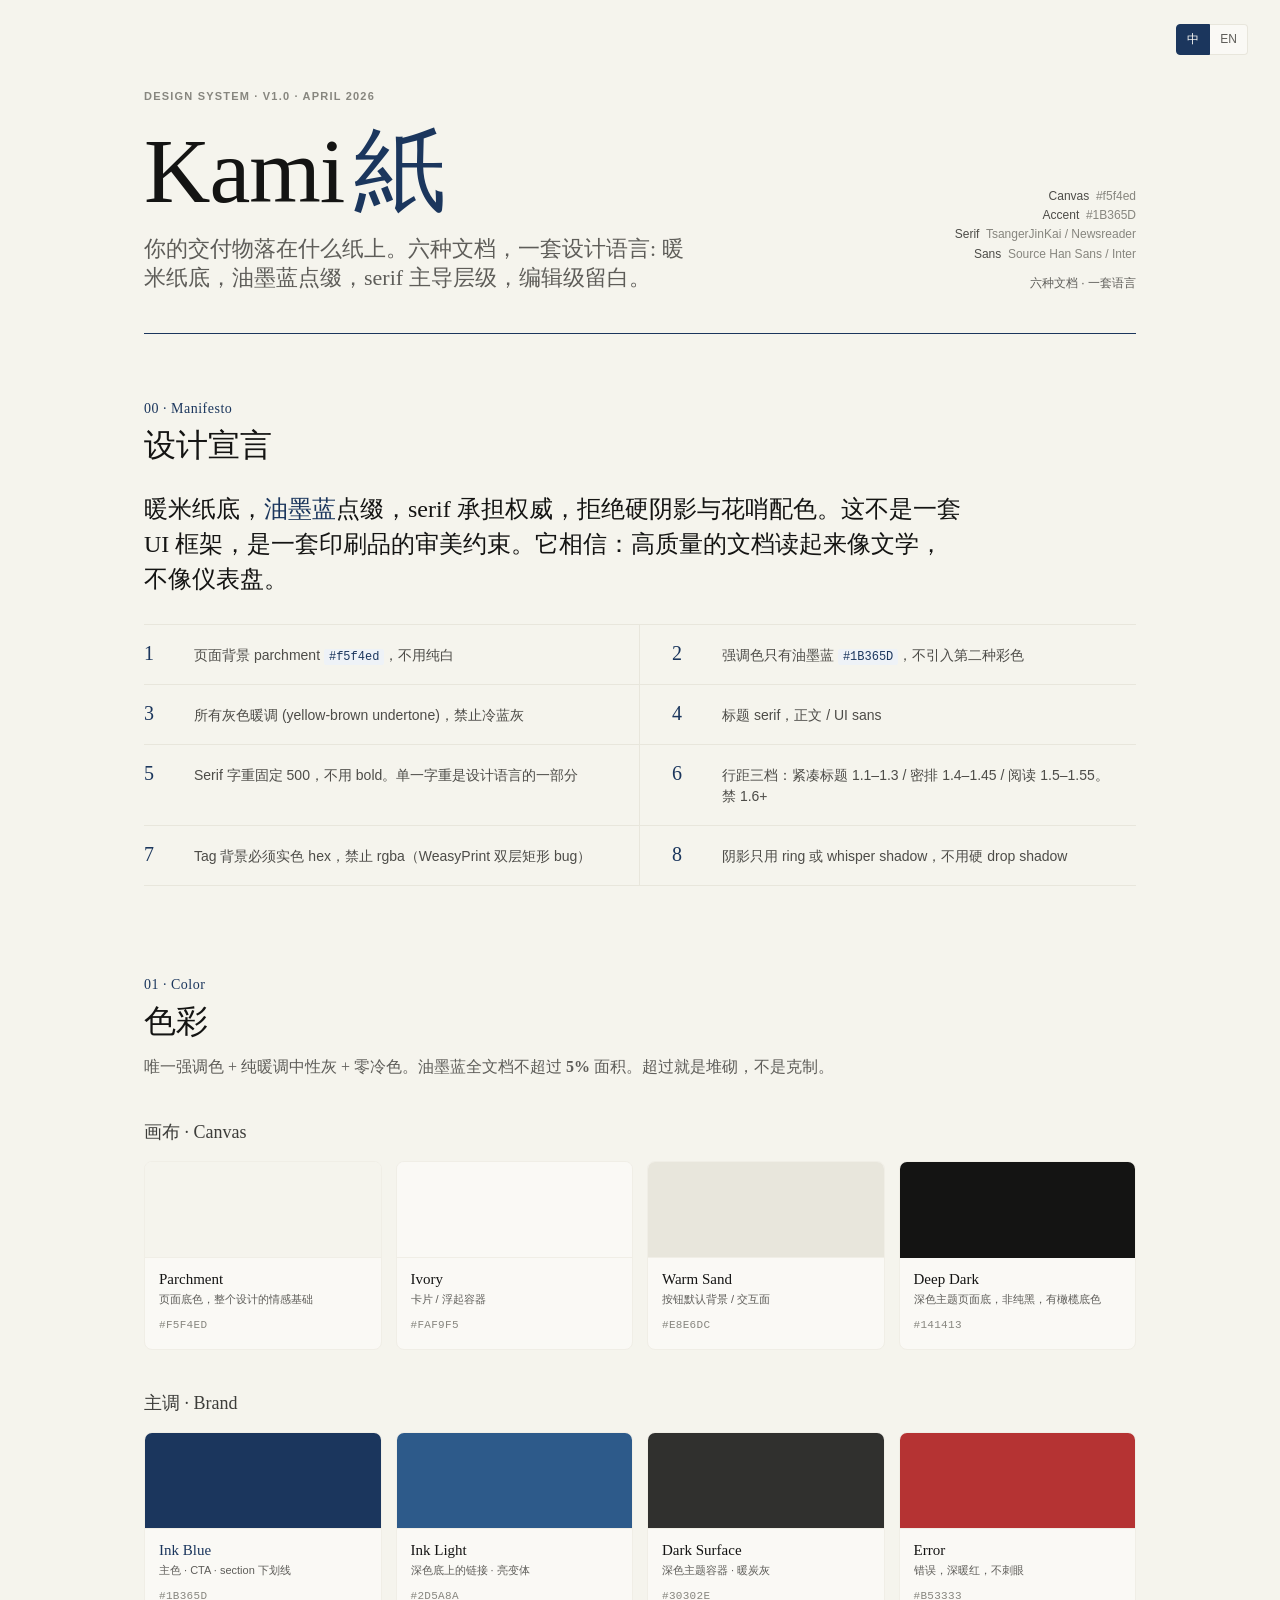
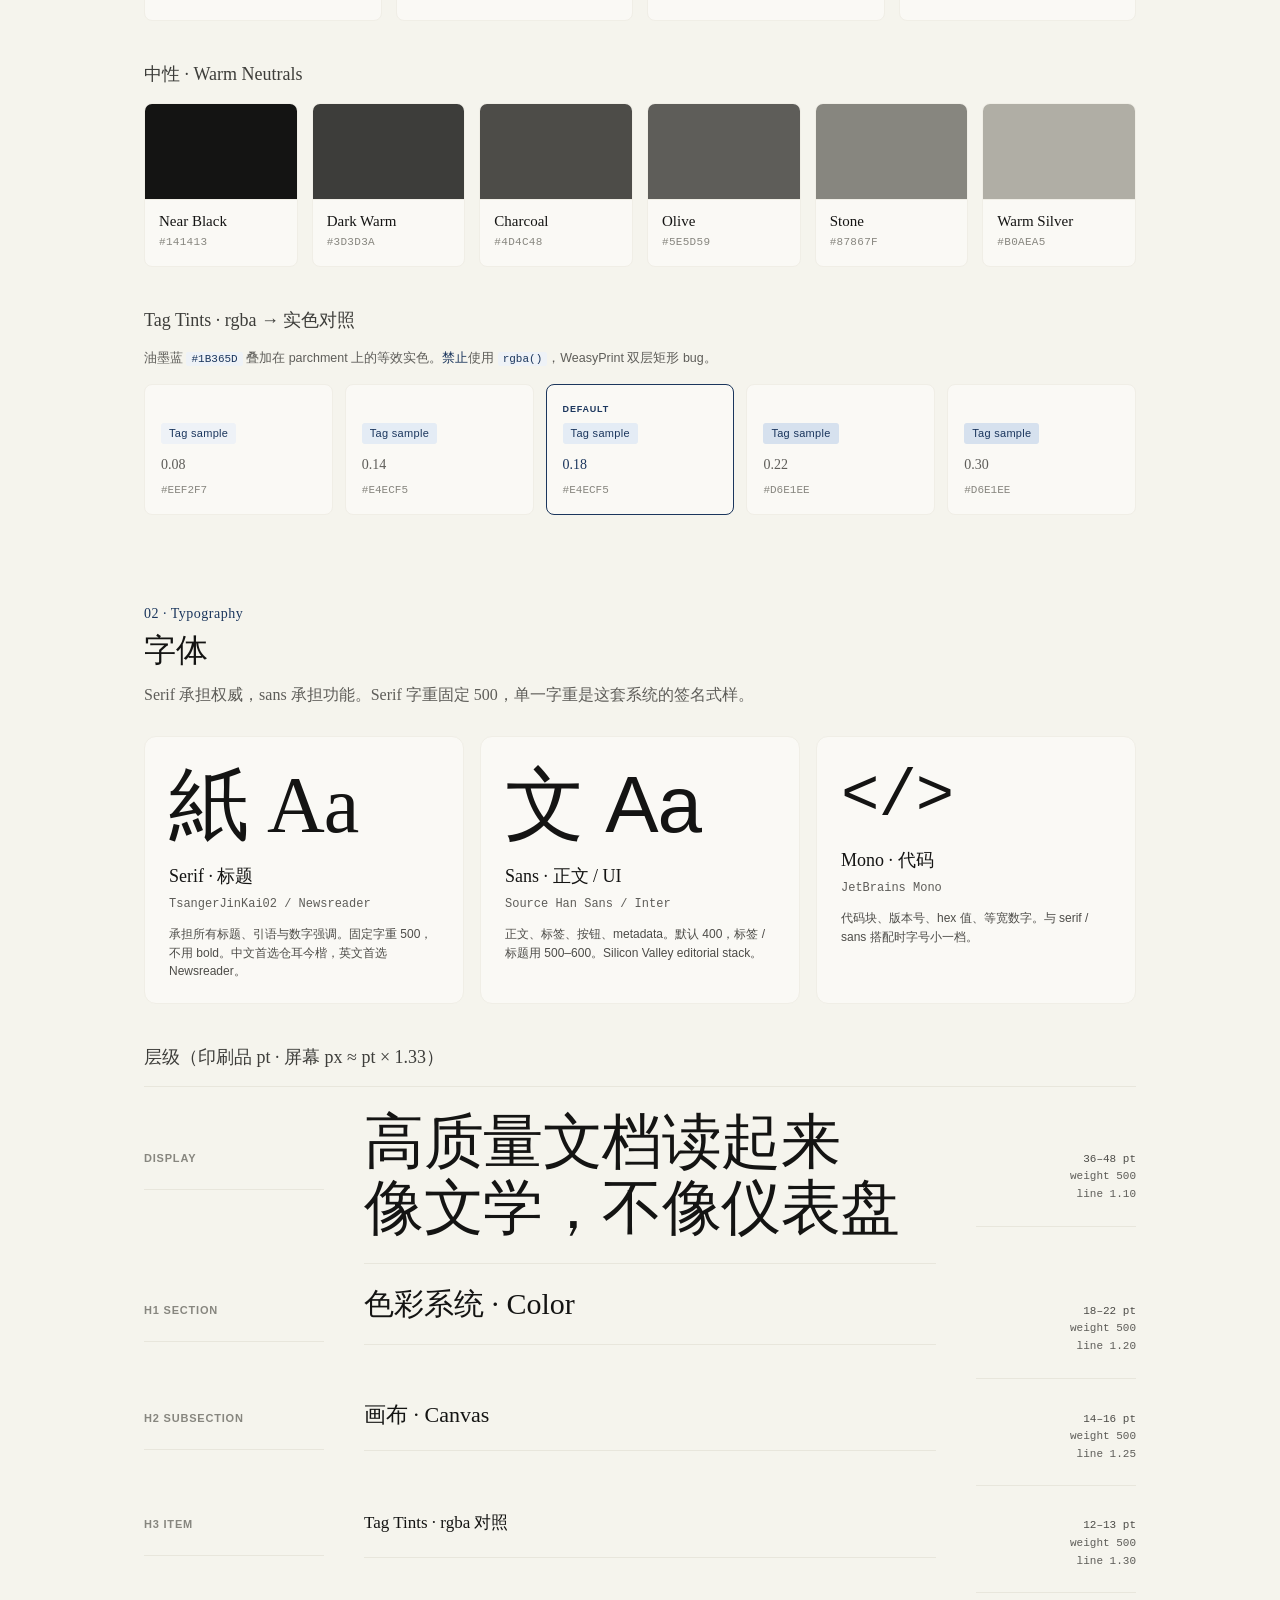
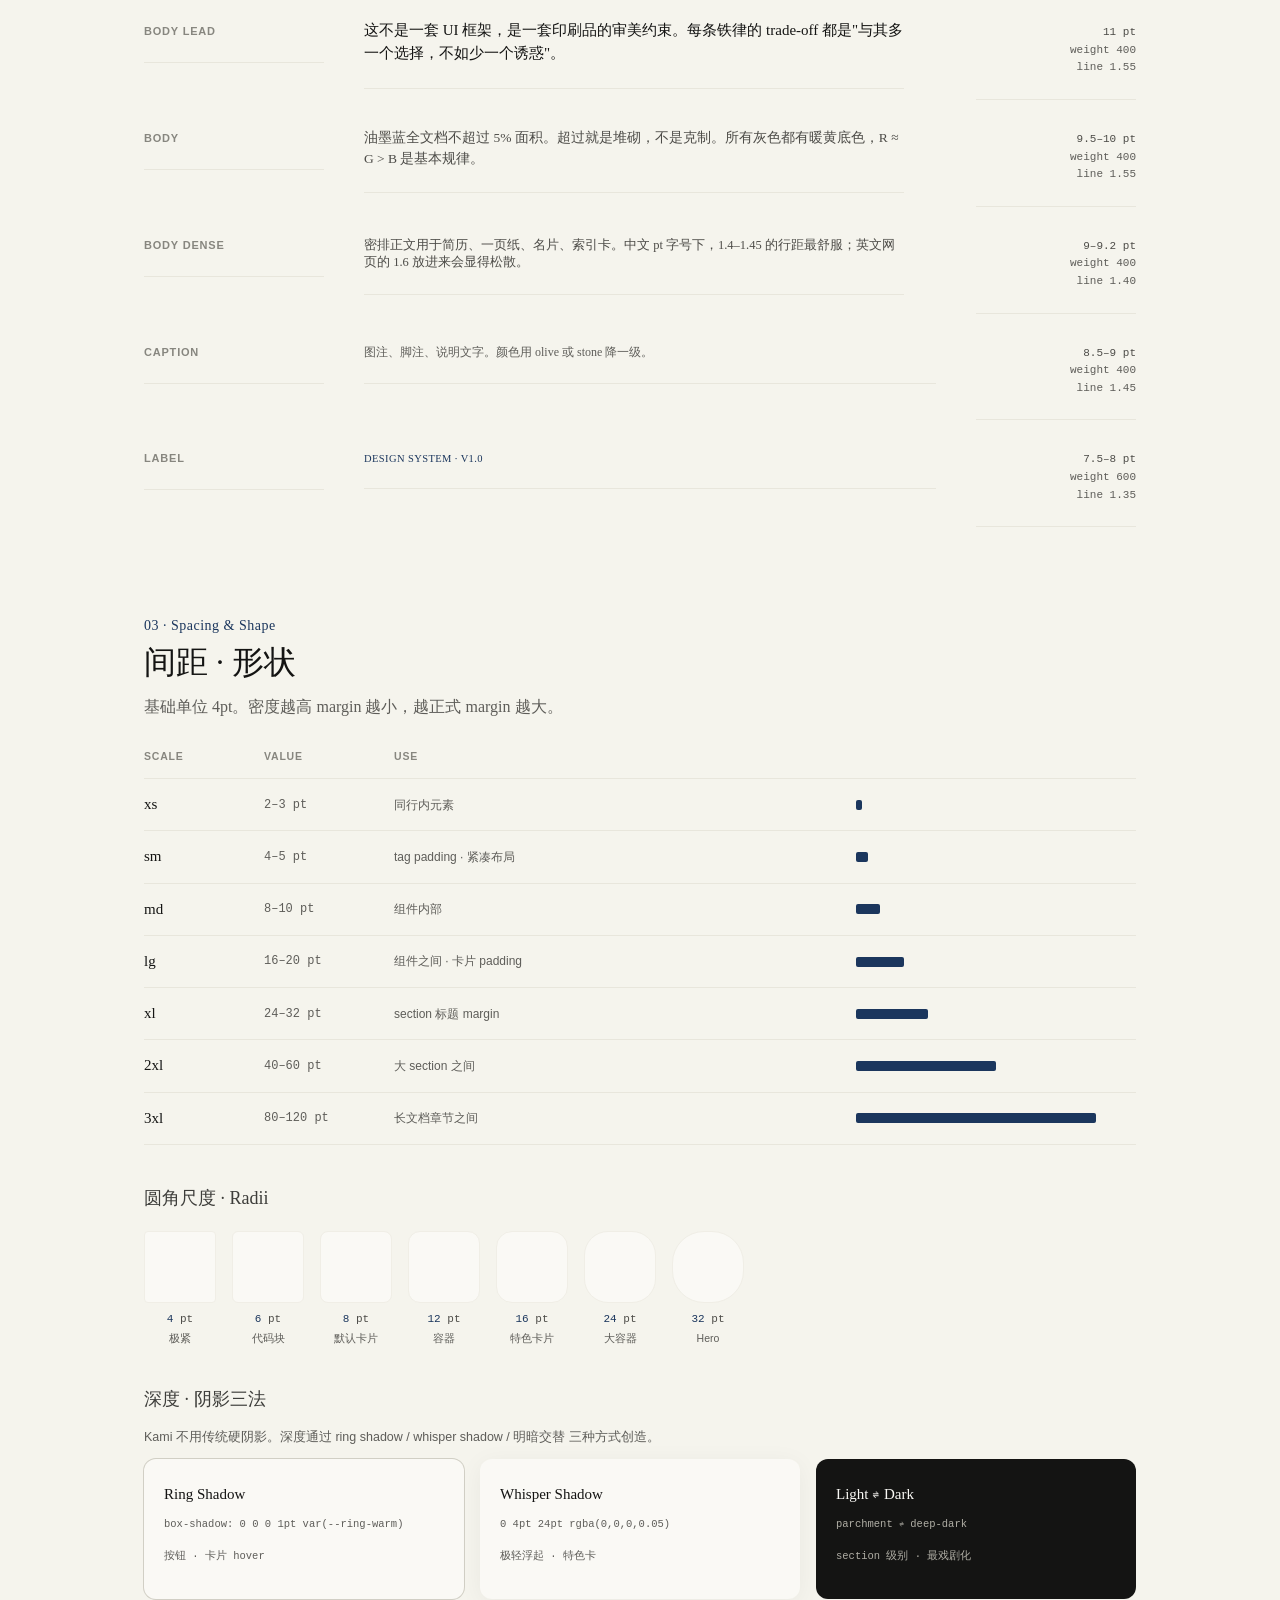
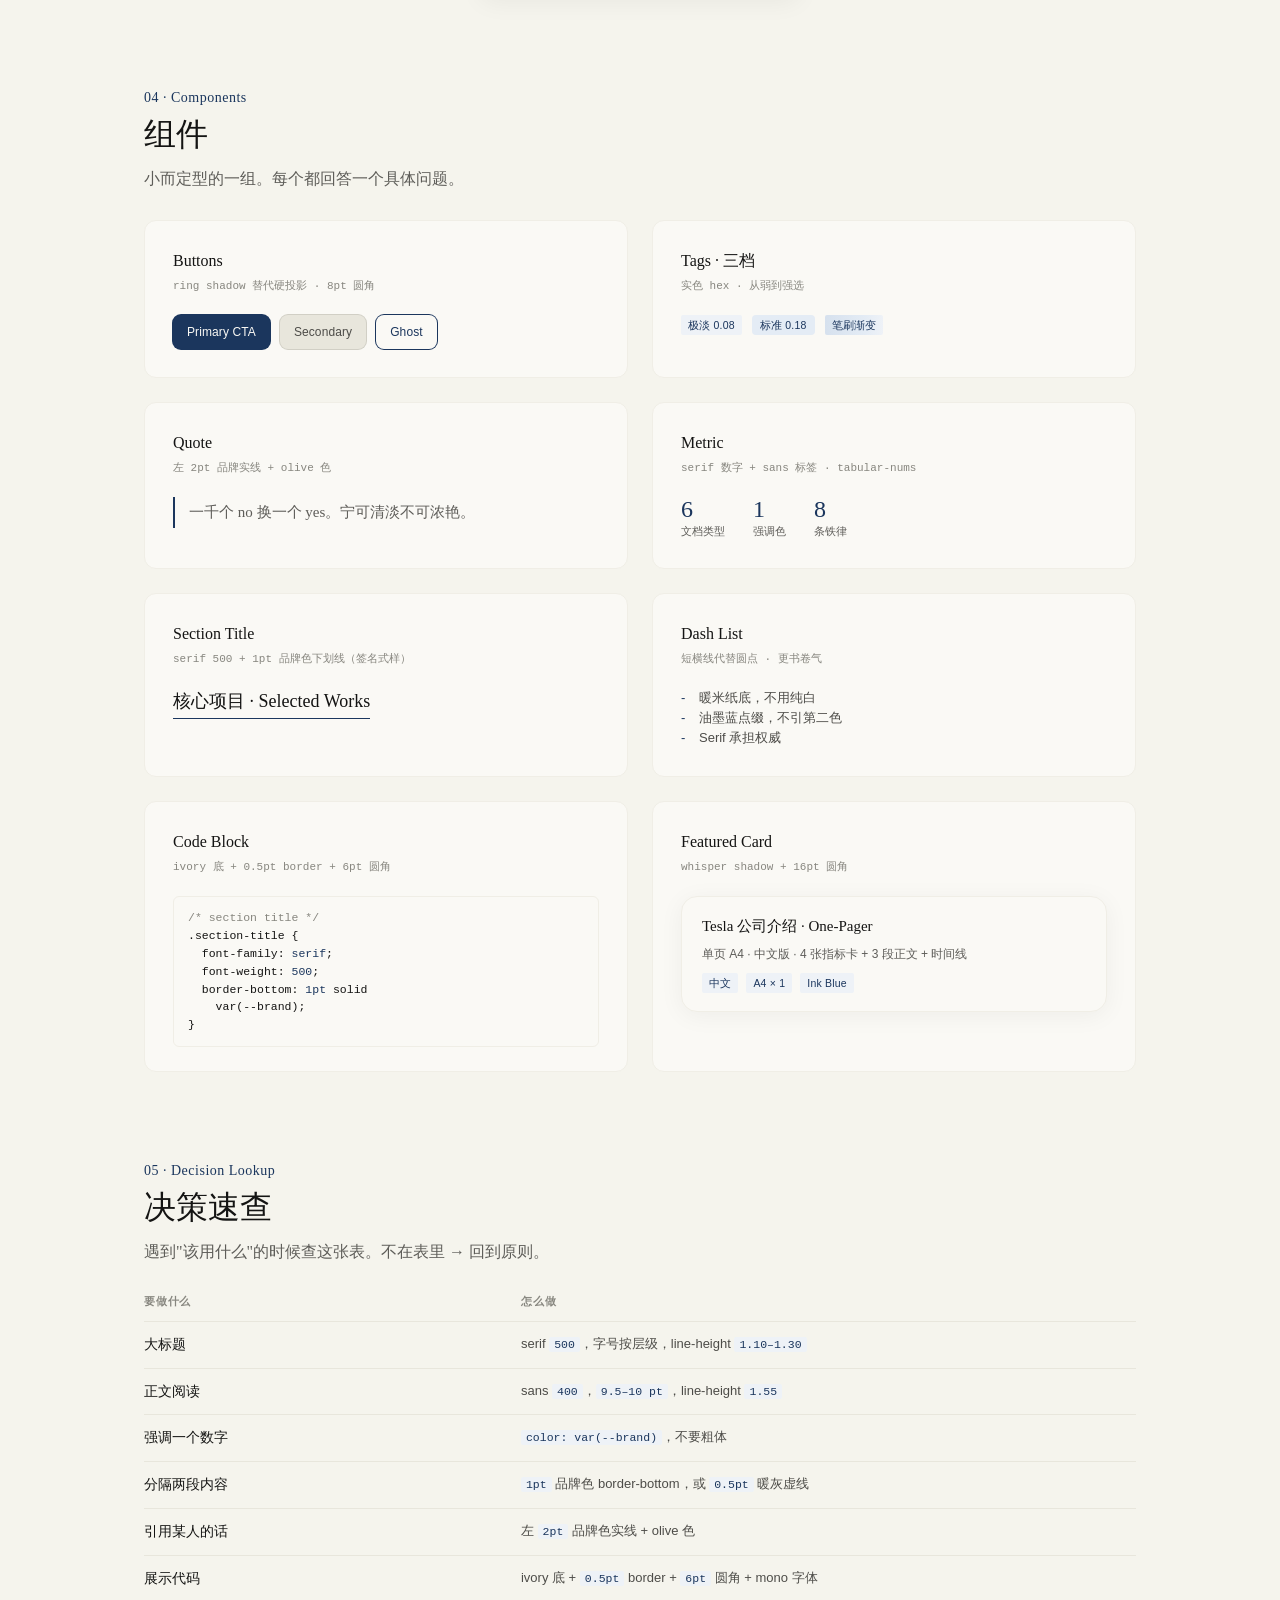
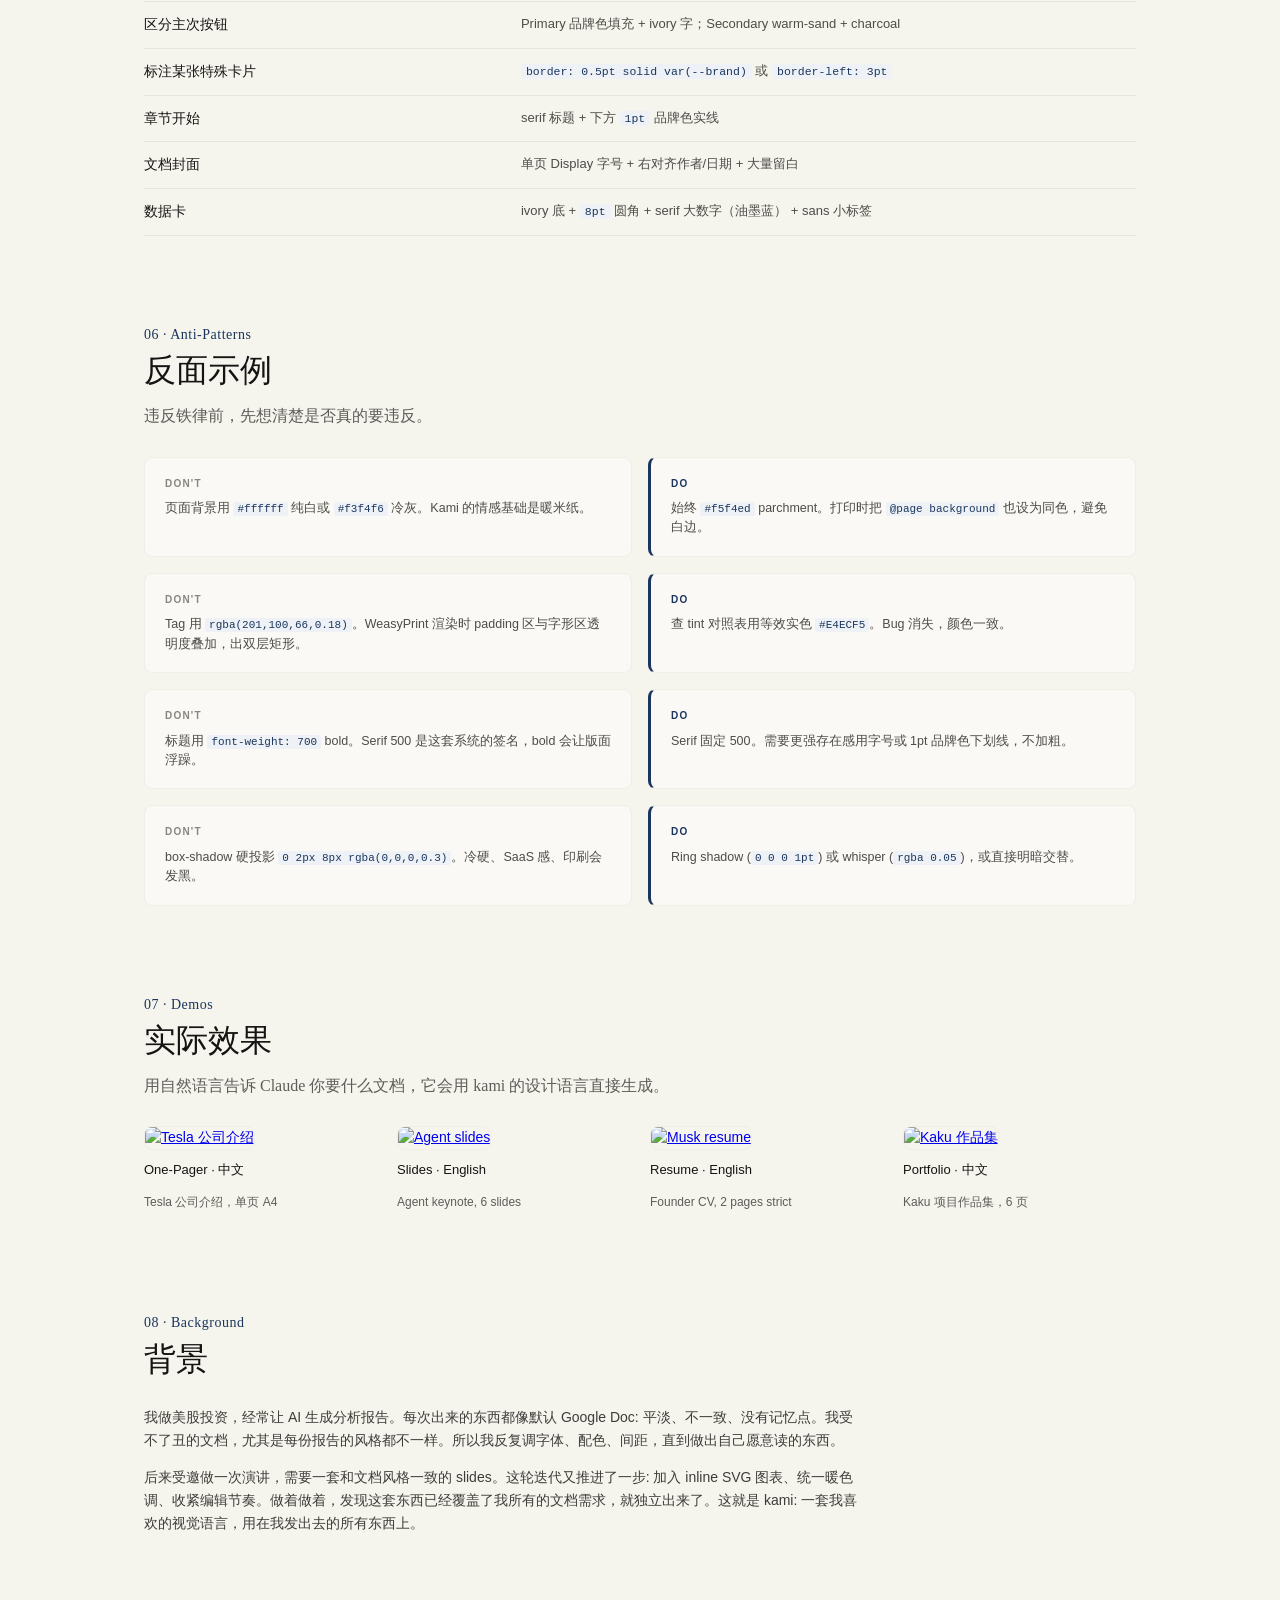
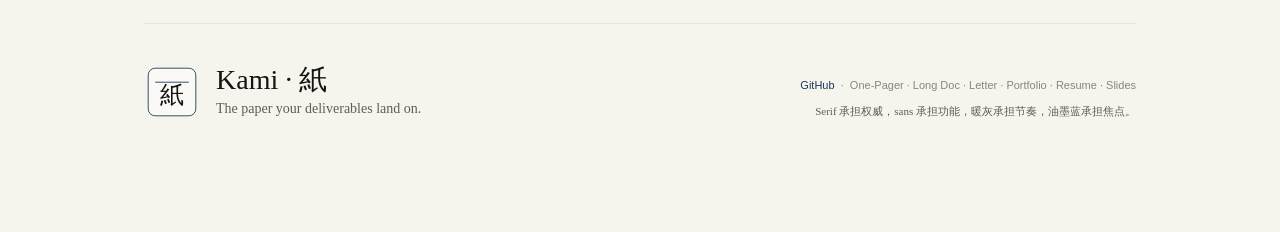
==== index.html @ 1118de32 "Move site to root, update HANDOFF and stale refs, add demos and background to site" ====
<!doctype html>
<html lang="zh-CN">
<head>
  <meta charset="utf-8">
  <title>Kami · Design System</title>
  <meta name="viewport" content="width=1280">
  <meta name="description" content="Kami 紙: 温暖纸质感设计系统，用于专业文档排版。单一强调色，serif 主导层级，编辑级留白。">
  <link rel="stylesheet" href="./styles.css">
</head>
<body>
<nav class="lang-switch"><a href="./index.html" class="active">中</a><a href="./index-en.html">EN</a></nav>
<main class="page">

  <!-- ============ HERO ============ -->
  <header class="hero">
    <div>
      <p class="eyebrow">Design System · v1.0 · April 2026</p>
      <h1>Kami<span class="cn">紙</span></h1>
      <p class="tagline">你的交付物落在什么纸上。六种文档，一套设计语言: 暖米纸底，油墨蓝点缀，serif 主导层级，编辑级留白。</p>
    </div>
    <div class="meta">
      <div><b>Canvas</b>&nbsp;&nbsp;#f5f4ed</div>
      <div><b>Accent</b>&nbsp;&nbsp;#1B365D</div>
      <div><b>Serif</b>&nbsp;&nbsp;TsangerJinKai / Newsreader</div>
      <div><b>Sans</b>&nbsp;&nbsp;Source Han Sans / Inter</div>
      <div style="margin-top:10px; color: var(--olive);">六种文档 · 一套语言</div>
    </div>
  </header>

  <!-- ============ 00 MANIFESTO ============ -->
  <section>
    <div class="section-head">
      <p class="section-num">00 · Manifesto</p>
      <h2 class="section-title">设计宣言</h2>
    </div>
    <p class="manifesto">暖米纸底，<em>油墨蓝</em>点缀，serif 承担权威，拒绝硬阴影与花哨配色。这不是一套 UI 框架，是一套印刷品的审美约束。它相信：高质量的文档读起来像文学，不像仪表盘。</p>
    <ol class="rules">
      <li><span class="n">1</span><p>页面背景 parchment <code>#f5f4ed</code>，不用纯白</p></li>
      <li><span class="n">2</span><p>强调色只有油墨蓝 <code>#1B365D</code>，不引入第二种彩色</p></li>
      <li><span class="n">3</span><p>所有灰色暖调 (yellow-brown undertone)，禁止冷蓝灰</p></li>
      <li><span class="n">4</span><p>标题 serif，正文 / UI sans</p></li>
      <li><span class="n">5</span><p>Serif 字重固定 500，不用 bold。单一字重是设计语言的一部分</p></li>
      <li><span class="n">6</span><p>行距三档：紧凑标题 1.1–1.3 / 密排 1.4–1.45 / 阅读 1.5–1.55。禁 1.6+</p></li>
      <li><span class="n">7</span><p>Tag 背景必须实色 hex，禁止 rgba（WeasyPrint 双层矩形 bug）</p></li>
      <li><span class="n">8</span><p>阴影只用 ring 或 whisper shadow，不用硬 drop shadow</p></li>
    </ol>
  </section>

  <!-- ============ 01 COLOR ============ -->
  <section>
    <div class="section-head">
      <p class="section-num">01 · Color</p>
      <h2 class="section-title">色彩</h2>
      <p class="section-lede">唯一强调色 + 纯暖调中性灰 + 零冷色。油墨蓝全文档不超过 <b>5%</b> 面积。超过就是堆砌，不是克制。</p>
    </div>

    <h3 class="subhead">画布 · Canvas</h3>
    <div class="swatches">
      <div class="swatch"><div class="chip" style="background:#f5f4ed"></div><div class="info"><p class="name">Parchment</p><p class="role">页面底色，整个设计的情感基础</p><span class="hex">#F5F4ED</span></div></div>
      <div class="swatch"><div class="chip" style="background:#faf9f5"></div><div class="info"><p class="name">Ivory</p><p class="role">卡片 / 浮起容器</p><span class="hex">#FAF9F5</span></div></div>
      <div class="swatch"><div class="chip" style="background:#e8e6dc"></div><div class="info"><p class="name">Warm Sand</p><p class="role">按钮默认背景 / 交互面</p><span class="hex">#E8E6DC</span></div></div>
      <div class="swatch dark"><div class="chip" style="background:#141413"></div><div class="info"><p class="name" style="color:var(--deep-dark)">Deep Dark</p><p class="role">深色主题页面底，非纯黑，有橄榄底色</p><span class="hex">#141413</span></div></div>
    </div>

    <h3 class="subhead">主调 · Brand</h3>
    <div class="swatches">
      <div class="swatch brand"><div class="chip" style="background:#1B365D"></div><div class="info"><p class="name">Ink Blue</p><p class="role">主色 · CTA · section 下划线</p><span class="hex">#1B365D</span></div></div>
      <div class="swatch"><div class="chip" style="background:#2D5A8A"></div><div class="info"><p class="name">Ink Light</p><p class="role">深色底上的链接 · 亮变体</p><span class="hex">#2D5A8A</span></div></div>
      <div class="swatch"><div class="chip" style="background:#30302e"></div><div class="info"><p class="name" style="color:var(--deep-dark)">Dark Surface</p><p class="role">深色主题容器 · 暖炭灰</p><span class="hex">#30302E</span></div></div>
      <div class="swatch"><div class="chip" style="background:#b53333"></div><div class="info"><p class="name">Error</p><p class="role">错误，深暖红，不刺眼</p><span class="hex">#B53333</span></div></div>
    </div>

    <h3 class="subhead">中性 · Warm Neutrals</h3>
    <div class="swatches" style="grid-template-columns: repeat(6, 1fr);">
      <div class="swatch"><div class="chip" style="background:#141413"></div><div class="info"><p class="name">Near Black</p><span class="hex">#141413</span></div></div>
      <div class="swatch"><div class="chip" style="background:#3d3d3a"></div><div class="info"><p class="name">Dark Warm</p><span class="hex">#3D3D3A</span></div></div>
      <div class="swatch"><div class="chip" style="background:#4d4c48"></div><div class="info"><p class="name">Charcoal</p><span class="hex">#4D4C48</span></div></div>
      <div class="swatch"><div class="chip" style="background:#5e5d59"></div><div class="info"><p class="name">Olive</p><span class="hex">#5E5D59</span></div></div>
      <div class="swatch"><div class="chip" style="background:#87867f"></div><div class="info"><p class="name">Stone</p><span class="hex">#87867F</span></div></div>
      <div class="swatch"><div class="chip" style="background:#b0aea5"></div><div class="info"><p class="name">Warm Silver</p><span class="hex">#B0AEA5</span></div></div>
    </div>

    <h3 class="subhead">Tag Tints · rgba → 实色对照</h3>
    <p style="font-size:12.5px; color: var(--olive); max-width: 720px; margin: 0 0 16px; line-height: 1.55;">油墨蓝 <code style="font-family:var(--mono);font-size:11px;background:#EEF2F7;color:var(--brand);padding:1px 5px;border-radius:2px">#1B365D</code> 叠加在 parchment 上的等效实色。<b style="color:var(--brand);font-weight:500">禁止</b>使用 <code style="font-family:var(--mono);font-size:11px;background:#EEF2F7;color:var(--brand);padding:1px 5px;border-radius:2px">rgba()</code>，WeasyPrint 双层矩形 bug。</p>
    <div class="tint-strip">
      <div class="tint"><span class="flag">&nbsp;</span><span class="sample" style="background:#EEF2F7">Tag sample</span><p class="opacity">0.08</p><span class="hex">#EEF2F7</span></div>
      <div class="tint"><span class="flag">&nbsp;</span><span class="sample" style="background:#E4ECF5">Tag sample</span><p class="opacity">0.14</p><span class="hex">#E4ECF5</span></div>
      <div class="tint default"><span class="flag">Default</span><span class="sample" style="background:#E4ECF5">Tag sample</span><p class="opacity">0.18</p><span class="hex">#E4ECF5</span></div>
      <div class="tint"><span class="flag">&nbsp;</span><span class="sample" style="background:#D6E1EE">Tag sample</span><p class="opacity">0.22</p><span class="hex">#D6E1EE</span></div>
      <div class="tint"><span class="flag">&nbsp;</span><span class="sample" style="background:#D6E1EE">Tag sample</span><p class="opacity">0.30</p><span class="hex">#D6E1EE</span></div>
    </div>
  </section>

  <!-- ============ 02 TYPE ============ -->
  <section>
    <div class="section-head">
      <p class="section-num">02 · Typography</p>
      <h2 class="section-title">字体</h2>
      <p class="section-lede">Serif 承担权威，sans 承担功能。Serif 字重固定 500，单一字重是这套系统的签名式样。</p>
    </div>

    <div class="family-grid">
      <div class="family serif">
        <p class="glyph">紙 Aa</p>
        <p class="role">Serif · 标题</p>
        <p class="name">TsangerJinKai02 / Newsreader</p>
        <p class="use">承担所有标题、引语与数字强调。固定字重 500，不用 bold。中文首选仓耳今楷，英文首选 Newsreader。</p>
      </div>
      <div class="family sans">
        <p class="glyph">文 Aa</p>
        <p class="role">Sans · 正文 / UI</p>
        <p class="name">Source Han Sans / Inter</p>
        <p class="use">正文、标签、按钮、metadata。默认 400，标签 / 标题用 500–600。Silicon Valley editorial stack。</p>
      </div>
      <div class="family mono">
        <p class="glyph">&lt;/&gt;</p>
        <p class="role">Mono · 代码</p>
        <p class="name">JetBrains Mono</p>
        <p class="use">代码块、版本号、hex 值、等宽数字。与 serif / sans 搭配时字号小一档。</p>
      </div>
    </div>

    <h3 class="subhead">层级（印刷品 pt · 屏幕 px ≈ pt × 1.33）</h3>
    <div class="type-grid">

      <div class="type-row">
        <div class="type-label">Display</div>
        <div class="type-sample display">高质量文档读起来<br>像文学，不像仪表盘</div>
        <div class="type-specs"><b>36–48 pt</b><br>weight 500<br>line 1.10</div>
      </div>
      <div class="type-row">
        <div class="type-label">H1 Section</div>
        <div class="type-sample h1">色彩系统 · Color</div>
        <div class="type-specs"><b>18–22 pt</b><br>weight 500<br>line 1.20</div>
      </div>
      <div class="type-row">
        <div class="type-label">H2 Subsection</div>
        <div class="type-sample h2">画布 · Canvas</div>
        <div class="type-specs"><b>14–16 pt</b><br>weight 500<br>line 1.25</div>
      </div>
      <div class="type-row">
        <div class="type-label">H3 Item</div>
        <div class="type-sample h3">Tag Tints · rgba 对照</div>
        <div class="type-specs"><b>12–13 pt</b><br>weight 500<br>line 1.30</div>
      </div>
      <div class="type-row">
        <div class="type-label">Body Lead</div>
        <div class="type-sample lede">这不是一套 UI 框架，是一套印刷品的审美约束。每条铁律的 trade-off 都是"与其多一个选择，不如少一个诱惑"。</div>
        <div class="type-specs"><b>11 pt</b><br>weight 400<br>line 1.55</div>
      </div>
      <div class="type-row">
        <div class="type-label">Body</div>
        <div class="type-sample body">油墨蓝全文档不超过 5% 面积。超过就是堆砌，不是克制。所有灰色都有暖黄底色，R ≈ G > B 是基本规律。</div>
        <div class="type-specs"><b>9.5–10 pt</b><br>weight 400<br>line 1.55</div>
      </div>
      <div class="type-row">
        <div class="type-label">Body Dense</div>
        <div class="type-sample dense">密排正文用于简历、一页纸、名片、索引卡。中文 pt 字号下，1.4–1.45 的行距最舒服；英文网页的 1.6 放进来会显得松散。</div>
        <div class="type-specs"><b>9–9.2 pt</b><br>weight 400<br>line 1.40</div>
      </div>
      <div class="type-row">
        <div class="type-label">Caption</div>
        <div class="type-sample caption">图注、脚注、说明文字。颜色用 olive 或 stone 降一级。</div>
        <div class="type-specs"><b>8.5–9 pt</b><br>weight 400<br>line 1.45</div>
      </div>
      <div class="type-row">
        <div class="type-label">Label</div>
        <div class="type-sample label">Design System · v1.0</div>
        <div class="type-specs"><b>7.5–8 pt</b><br>weight 600<br>line 1.35</div>
      </div>

    </div>
  </section>

  <!-- ============ 03 SPACING ============ -->
  <section>
    <div class="section-head">
      <p class="section-num">03 · Spacing &amp; Shape</p>
      <h2 class="section-title">间距 · 形状</h2>
      <p class="section-lede">基础单位 4pt。密度越高 margin 越小，越正式 margin 越大。</p>
    </div>

    <table class="space-table">
      <tr>
        <th>Scale</th><th>Value</th><th>Use</th><th></th>
      </tr>
      <tr><td class="name">xs</td><td class="val">2–3 pt</td><td class="use">同行内元素</td><td class="bar"><span style="width:6px"></span></td></tr>
      <tr><td class="name">sm</td><td class="val">4–5 pt</td><td class="use">tag padding · 紧凑布局</td><td class="bar"><span style="width:12px"></span></td></tr>
      <tr><td class="name">md</td><td class="val">8–10 pt</td><td class="use">组件内部</td><td class="bar"><span style="width:24px"></span></td></tr>
      <tr><td class="name">lg</td><td class="val">16–20 pt</td><td class="use">组件之间 · 卡片 padding</td><td class="bar"><span style="width:48px"></span></td></tr>
      <tr><td class="name">xl</td><td class="val">24–32 pt</td><td class="use">section 标题 margin</td><td class="bar"><span style="width:72px"></span></td></tr>
      <tr><td class="name">2xl</td><td class="val">40–60 pt</td><td class="use">大 section 之间</td><td class="bar"><span style="width:140px"></span></td></tr>
      <tr><td class="name">3xl</td><td class="val">80–120 pt</td><td class="use">长文档章节之间</td><td class="bar"><span style="width:240px"></span></td></tr>
    </table>

    <h3 class="subhead">圆角尺度 · Radii</h3>
    <div class="radii">
      <div class="radius"><div class="box" style="border-radius:4px"></div><div class="r"><b>4</b> pt</div><div class="label">极紧</div></div>
      <div class="radius"><div class="box" style="border-radius:6px"></div><div class="r"><b>6</b> pt</div><div class="label">代码块</div></div>
      <div class="radius"><div class="box" style="border-radius:8px"></div><div class="r"><b>8</b> pt</div><div class="label">默认卡片</div></div>
      <div class="radius"><div class="box" style="border-radius:12px"></div><div class="r"><b>12</b> pt</div><div class="label">容器</div></div>
      <div class="radius"><div class="box" style="border-radius:16px"></div><div class="r"><b>16</b> pt</div><div class="label">特色卡片</div></div>
      <div class="radius"><div class="box" style="border-radius:24px"></div><div class="r"><b>24</b> pt</div><div class="label">大容器</div></div>
      <div class="radius"><div class="box" style="border-radius:32px"></div><div class="r"><b>32</b> pt</div><div class="label">Hero</div></div>
    </div>

    <h3 class="subhead">深度 · 阴影三法</h3>
    <p style="font-size:12.5px; color: var(--olive); max-width: 720px; margin: 0 0 12px; line-height: 1.55;">Kami 不用传统硬阴影。深度通过 ring shadow / whisper shadow / 明暗交替 三种方式创造。</p>
    <div class="shadow-row">
      <div class="shadow-demo sd-ring">
        <p class="t">Ring Shadow</p>
        <p class="s">box-shadow: 0 0 0 1pt var(--ring-warm)<br>&nbsp;<br>按钮 · 卡片 hover</p>
      </div>
      <div class="shadow-demo sd-whisper">
        <p class="t">Whisper Shadow</p>
        <p class="s">0 4pt 24pt rgba(0,0,0,0.05)<br>&nbsp;<br>极轻浮起 · 特色卡</p>
      </div>
      <div class="shadow-demo sd-alt">
        <p class="t">Light ⇌ Dark</p>
        <p class="s">parchment ⇌ deep-dark<br>&nbsp;<br>section 级别 · 最戏剧化</p>
      </div>
    </div>
  </section>

  <!-- ============ 04 COMPONENTS ============ -->
  <section>
    <div class="section-head">
      <p class="section-num">04 · Components</p>
      <h2 class="section-title">组件</h2>
      <p class="section-lede">小而定型的一组。每个都回答一个具体问题。</p>
    </div>

    <div class="comp-grid">

      <div class="comp">
        <h4>Buttons</h4>
        <p class="hint">ring shadow 替代硬投影 · 8pt 圆角</p>
        <div class="demo" style="display:flex; gap:10px; flex-wrap:wrap;">
          <span class="btn btn-primary">Primary CTA</span>
          <span class="btn btn-secondary">Secondary</span>
          <span class="btn btn-ghost">Ghost</span>
        </div>
      </div>

      <div class="comp">
        <h4>Tags · 三档</h4>
        <p class="hint">实色 hex · 从弱到强选</p>
        <div class="demo" style="display:flex; gap:10px; flex-wrap:wrap; align-items:center;">
          <span class="tag calm">极淡 0.08</span>
          <span class="tag standard">标准 0.18</span>
          <span class="tag brush">笔刷渐变</span>
        </div>
      </div>

      <div class="comp">
        <h4>Quote</h4>
        <p class="hint">左 2pt 品牌实线 + olive 色</p>
        <blockquote class="quote">一千个 no 换一个 yes。宁可清淡不可浓艳。</blockquote>
      </div>

      <div class="comp">
        <h4>Metric</h4>
        <p class="hint">serif 数字 + sans 标签 · tabular-nums</p>
        <div class="metrics demo">
          <div class="metric"><span class="metric-value">6</span><span class="metric-label">文档类型</span></div>
          <div class="metric"><span class="metric-value">1</span><span class="metric-label">强调色</span></div>
          <div class="metric"><span class="metric-value">8</span><span class="metric-label">条铁律</span></div>
        </div>
      </div>

      <div class="comp">
        <h4>Section Title</h4>
        <p class="hint">serif 500 + 1pt 品牌色下划线（签名式样）</p>
        <div class="demo">
          <span class="sample-section-title">核心项目 · Selected Works</span>
        </div>
      </div>

      <div class="comp">
        <h4>Dash List</h4>
        <p class="hint">短横线代替圆点 · 更书卷气</p>
        <ul class="dash demo">
          <li>暖米纸底，不用纯白</li>
          <li>油墨蓝点缀，不引第二色</li>
          <li>Serif 承担权威</li>
        </ul>
      </div>

      <div class="comp">
        <h4>Code Block</h4>
        <p class="hint">ivory 底 + 0.5pt border + 6pt 圆角</p>
<pre class="code"><span class="c">/* section title */</span>
.section-title {
  font-family: <span class="k">serif</span>;
  font-weight: <span class="k">500</span>;
  border-bottom: <span class="k">1pt</span> solid
    var(--brand);
}</pre>
      </div>

      <div class="comp">
        <h4>Featured Card</h4>
        <p class="hint">whisper shadow + 16pt 圆角</p>
        <div class="demo" style="background:var(--ivory); border-radius:16px; padding:18px 20px; box-shadow: 0 4px 24px rgba(0,0,0,0.05); border: 1px solid var(--border-cream);">
          <p style="font-family:var(--serif); font-weight:500; font-size:15px; margin:0 0 6px; color:var(--near-black);">Tesla 公司介绍 · One-Pager</p>
          <p style="font-size:12px; color:var(--olive); margin:0 0 10px; line-height:1.5;">单页 A4 · 中文版 · 4 张指标卡 + 3 段正文 + 时间线</p>
          <div style="display:flex; gap:8px; flex-wrap:wrap;">
            <span class="tag calm">中文</span>
            <span class="tag calm">A4 × 1</span>
            <span class="tag calm">Ink Blue</span>
          </div>
        </div>
      </div>

    </div>
  </section>

  <!-- ============ 05 DECISION TABLE ============ -->
  <section>
    <div class="section-head">
      <p class="section-num">05 · Decision Lookup</p>
      <h2 class="section-title">决策速查</h2>
      <p class="section-lede">遇到"该用什么"的时候查这张表。不在表里 → 回到原则。</p>
    </div>
    <table class="decision">
      <tr><th>要做什么</th><th>怎么做</th></tr>
      <tr><td class="task">大标题</td><td class="how">serif <code>500</code>，字号按层级，line-height <code>1.10–1.30</code></td></tr>
      <tr><td class="task">正文阅读</td><td class="how">sans <code>400</code>，<code>9.5–10 pt</code>，line-height <code>1.55</code></td></tr>
      <tr><td class="task">强调一个数字</td><td class="how"><code>color: var(--brand)</code>，不要粗体</td></tr>
      <tr><td class="task">分隔两段内容</td><td class="how"><code>1pt</code> 品牌色 border-bottom，或 <code>0.5pt</code> 暖灰虚线</td></tr>
      <tr><td class="task">引用某人的话</td><td class="how">左 <code>2pt</code> 品牌色实线 + olive 色</td></tr>
      <tr><td class="task">展示代码</td><td class="how">ivory 底 + <code>0.5pt</code> border + <code>6pt</code> 圆角 + mono 字体</td></tr>
      <tr><td class="task">区分主次按钮</td><td class="how">Primary 品牌色填充 + ivory 字；Secondary warm-sand + charcoal</td></tr>
      <tr><td class="task">标注某张特殊卡片</td><td class="how"><code>border: 0.5pt solid var(--brand)</code> 或 <code>border-left: 3pt</code></td></tr>
      <tr><td class="task">章节开始</td><td class="how">serif 标题 + 下方 <code>1pt</code> 品牌色实线</td></tr>
      <tr><td class="task">文档封面</td><td class="how">单页 Display 字号 + 右对齐作者/日期 + 大量留白</td></tr>
      <tr><td class="task">数据卡</td><td class="how">ivory 底 + <code>8pt</code> 圆角 + serif 大数字（油墨蓝） + sans 小标签</td></tr>
    </table>
  </section>

  <!-- ============ 06 ANTI ============ -->
  <section>
    <div class="section-head">
      <p class="section-num">06 · Anti-Patterns</p>
      <h2 class="section-title">反面示例</h2>
      <p class="section-lede">违反铁律前，先想清楚是否真的要违反。</p>
    </div>

    <div class="anti">
      <div class="no">
        <h5>Don't</h5>
        <p>页面背景用 <code>#ffffff</code> 纯白或 <code>#f3f4f6</code> 冷灰。Kami 的情感基础是暖米纸。</p>
      </div>
      <div class="yes">
        <h5>Do</h5>
        <p>始终 <code>#f5f4ed</code> parchment。打印时把 <code>@page background</code> 也设为同色，避免白边。</p>
      </div>

      <div class="no">
        <h5>Don't</h5>
        <p>Tag 用 <code>rgba(201,100,66,0.18)</code>。WeasyPrint 渲染时 padding 区与字形区透明度叠加，出双层矩形。</p>
      </div>
      <div class="yes">
        <h5>Do</h5>
        <p>查 tint 对照表用等效实色 <code>#E4ECF5</code>。Bug 消失，颜色一致。</p>
      </div>

      <div class="no">
        <h5>Don't</h5>
        <p>标题用 <code>font-weight: 700</code> bold。Serif 500 是这套系统的签名，bold 会让版面浮躁。</p>
      </div>
      <div class="yes">
        <h5>Do</h5>
        <p>Serif 固定 500。需要更强存在感用字号或 1pt 品牌色下划线，不加粗。</p>
      </div>

      <div class="no">
        <h5>Don't</h5>
        <p>box-shadow 硬投影 <code>0 2px 8px rgba(0,0,0,0.3)</code>。冷硬、SaaS 感、印刷会发黑。</p>
      </div>
      <div class="yes">
        <h5>Do</h5>
        <p>Ring shadow (<code>0 0 0 1pt</code>) 或 whisper (<code>rgba 0.05</code>)，或直接明暗交替。</p>
      </div>
    </div>
  </section>

  <!-- ============ 07 DEMOS ============ -->
  <section>
    <div class="section-head">
      <p class="section-num">07 · Demos</p>
      <h2 class="section-title">实际效果</h2>
      <p class="section-lede">用自然语言告诉 Claude 你要什么文档，它会用 kami 的设计语言直接生成。</p>
    </div>
    <div class="demo-grid">
      <div class="demo-card">
        <a href="assets/demos/demo-tesla.pdf"><img src="assets/demos/demo-tesla.png" alt="Tesla 公司介绍"></a>
        <p class="demo-title">One-Pager · 中文</p>
        <p class="demo-desc">Tesla 公司介绍，单页 A4</p>
      </div>
      <div class="demo-card">
        <a href="assets/demos/demo-agent-slides.pdf"><img src="assets/demos/demo-agent-slides-1.png" alt="Agent slides"></a>
        <p class="demo-title">Slides · English</p>
        <p class="demo-desc">Agent keynote, 6 slides</p>
      </div>
      <div class="demo-card">
        <a href="assets/demos/demo-musk-resume.pdf"><img src="assets/demos/demo-musk-resume.png" alt="Musk resume"></a>
        <p class="demo-title">Resume · English</p>
        <p class="demo-desc">Founder CV, 2 pages strict</p>
      </div>
      <div class="demo-card">
        <a href="assets/demos/demo-kaku.pdf"><img src="assets/demos/demo-kaku.png" alt="Kaku 作品集"></a>
        <p class="demo-title">Portfolio · 中文</p>
        <p class="demo-desc">Kaku 项目作品集，6 页</p>
      </div>
    </div>
  </section>

  <!-- ============ 08 BACKGROUND ============ -->
  <section>
    <div class="section-head">
      <p class="section-num">08 · Background</p>
      <h2 class="section-title">背景</h2>
    </div>
    <div class="background-text">
      <p>我做美股投资，经常让 AI 生成分析报告。每次出来的东西都像默认 Google Doc: 平淡、不一致、没有记忆点。我受不了丑的文档，尤其是每份报告的风格都不一样。所以我反复调字体、配色、间距，直到做出自己愿意读的东西。</p>
      <p>后来受邀做一次演讲，需要一套和文档风格一致的 slides。这轮迭代又推进了一步: 加入 inline SVG 图表、统一暖色调、收紧编辑节奏。做着做着，发现这套东西已经覆盖了我所有的文档需求，就独立出来了。这就是 kami: 一套我喜欢的视觉语言，用在我发出去的所有东西上。</p>
    </div>
  </section>

  <!-- ============ FOOTER ============ -->
  <footer class="footer">
    <div class="mark">
      <svg width="56" height="56" viewBox="0 0 80 80" xmlns="http://www.w3.org/2000/svg" aria-label="Kami mark">
        <rect x="6" y="6" width="68" height="68" rx="10" fill="#faf9f5" stroke="#1B365D" stroke-width="1.25"/>
        <line x1="16" y1="26" x2="64" y2="26" stroke="#1B365D" stroke-width="1.25"/>
        <text x="40" y="56" font-family="TsangerJinKai02, Georgia, serif" font-size="34" font-weight="500" fill="#141413" text-anchor="middle">紙</text>
      </svg>
      <div>
        <p class="wm-name">Kami · 紙</p>
        <p class="wm-sub">The paper your deliverables land on.</p>
      </div>
    </div>
    <div class="colophon">
      <div><a href="https://github.com/tw93/kami" style="color:var(--brand); text-decoration:none; font-weight:500;">GitHub</a>&nbsp;&nbsp;·&nbsp;&nbsp;One-Pager · Long Doc · Letter · Portfolio · Resume · Slides</div>
      <div style="margin-top:8px; color: var(--olive); font-family: var(--serif);">
        Serif 承担权威，sans 承担功能，暖灰承担节奏，油墨蓝承担焦点。
      </div>
    </div>
  </footer>

</main>
</body>
</html>
---- styles.css ----
@font-face {
    font-family: "Newsreader";
    src: url("assets/fonts/Newsreader.woff2") format("woff2");
    font-weight: 400 500;
    font-style: normal;
    font-display: swap;
  }
@font-face {
    font-family: "Inter";
    src: url("assets/fonts/Inter.woff2") format("woff2");
    font-weight: 400;
    font-style: normal;
    font-display: swap;
  }
  @font-face {
    font-family: "Inter";
    src: url("assets/fonts/Inter-500.woff2") format("woff2");
    font-weight: 500;
    font-style: normal;
    font-display: swap;
  }
  @font-face {
    font-family: "Inter";
    src: url("assets/fonts/Inter-600.woff2") format("woff2");
    font-weight: 600;
    font-style: normal;
    font-display: swap;
  }
  @font-face {
    font-family: "JetBrains Mono";
    src: url("assets/fonts/JetBrainsMono.woff2") format("woff2");
    font-weight: 400 500;
    font-style: normal;
    font-display: swap;
  }
  @font-face {
    font-family: "TsangerJinKai02";
    src: url("assets/fonts/TsangerJinKai02-W04.ttf") format("truetype");
    font-weight: 500;
    font-display: swap;
  }
  

  :root {
    --parchment:    #f5f4ed;
    --ivory:        #faf9f5;
    --warm-sand:    #e8e6dc;
    --dark-surface: #30302e;
    --deep-dark:    #141413;

    --brand:        #1B365D;
    --brand-light:  #2D5A8A;

    --near-black:   #141413;
    --dark-warm:    #3d3d3a;
    --charcoal:     #4d4c48;
    --olive:        #5e5d59;
    --stone:        #87867f;
    --warm-silver:  #b0aea5;

    --border-cream: #f0eee6;
    --border-warm:  #e8e6dc;
    --border-soft:  #efede4;
    --border-dark:  #30302e;

    --ring-warm:    #d1cfc5;
    --ring-deep:    #c2c0b6;

    --serif: "TsangerJinKai02", "Newsreader", "Source Han Serif SC", "Noto Serif CJK SC", "Songti SC", Georgia, serif;
    --sans: "Inter", "TsangerJinKai02", -apple-system, BlinkMacSystemFont, "Source Han Sans SC", "Noto Sans CJK SC", "PingFang SC", "Microsoft YaHei", Arial, sans-serif;
    --mono: "JetBrains Mono", "Fira Code", "SF Mono", Consolas, Monaco, monospace;
  }

  /* Language switcher */
  .lang-switch {
    position: fixed;
    top: 24px;
    right: 32px;
    display: flex;
    gap: 0;
    z-index: 100;
    font-family: var(--sans);
    font-size: 12px;
    font-weight: 500;
  }
  .lang-switch a {
    display: block;
    padding: 5px 10px;
    text-decoration: none;
    color: var(--olive);
    border: 1px solid var(--border-warm);
    background: var(--ivory);
    transition: background 0.15s, color 0.15s;
  }
  .lang-switch a:first-child { border-radius: 4px 0 0 4px; }
  .lang-switch a:last-child { border-radius: 0 4px 4px 0; border-left: none; }
  .lang-switch a.active {
    background: var(--brand);
    color: var(--ivory);
    border-color: var(--brand);
  }
  .lang-switch a:hover:not(.active) {
    background: var(--warm-sand);
    color: var(--near-black);
  }

  /* Page transition */
  @keyframes fadeIn {
    from { opacity: 0; transform: translateY(6px); }
    to { opacity: 1; transform: translateY(0); }
  }

  * { box-sizing: border-box; }
  html, body { margin: 0; padding: 0; }

  /* Print rules: keep warm background, avoid harsh page breaks */
  @page { size: A4; margin: 14mm 16mm; background: #f5f4ed; }
  @media print {
    body { background: #f5f4ed; -webkit-print-color-adjust: exact; print-color-adjust: exact; }
    .page { padding: 0 !important; max-width: 100% !important; }
    section { page-break-inside: auto; margin-bottom: 36px; }
    .hero, .section-head, .family, .comp, .shadow-demo, .tint, .swatch, .radius, blockquote, pre, tr, .anti > div { break-inside: avoid; page-break-inside: avoid; }
    .hero h1 { font-size: 68px; }
    h2.section-title { font-size: 26px; }
    .comp-grid, .swatches, .tint-strip, .family-grid, .shadow-row, .anti { break-inside: auto; }
  }
  body {
    background: var(--parchment);
    color: var(--near-black);
    font-family: var(--sans);
    font-size: 14px;
    line-height: 1.55;
    -webkit-font-smoothing: antialiased;
    -moz-osx-font-smoothing: grayscale;
  }

  .page {
    max-width: 1120px;
    margin: 0 auto;
    padding: 88px 64px 120px;
    animation: fadeIn 0.4s ease-out;
  }

  /* ---------- Hero ---------- */
  .hero {
    display: grid;
    grid-template-columns: 1fr auto;
    align-items: end;
    gap: 40px;
    padding-bottom: 40px;
    border-bottom: 1px solid var(--brand);
    margin-bottom: 64px;
  }
  .eyebrow {
    font-family: var(--sans);
    font-size: 11px;
    font-weight: 600;
    letter-spacing: 1.2px;
    text-transform: uppercase;
    color: var(--stone);
    margin: 0 0 18px;
  }
  .hero h1 {
    font-family: var(--serif);
    font-weight: 500;
    font-size: 92px;
    line-height: 1.05;
    letter-spacing: -1px;
    margin: 0 0 14px;
    color: var(--near-black);
  }
  .hero h1 .cn {
    display: inline-block;
    margin-left: 10px;
    color: var(--brand);
  }
  .hero .tagline {
    font-family: var(--serif);
    font-weight: 500;
    font-size: 22px;
    line-height: 1.35;
    color: var(--olive);
    margin: 0;
    max-width: 560px;
  }
  .hero .meta {
    text-align: right;
    font-size: 12px;
    line-height: 1.6;
    color: var(--stone);
    font-variant-numeric: tabular-nums;
  }
  .hero .meta b { color: var(--charcoal); font-weight: 500; }

  /* ---------- Section ---------- */
  section { margin-bottom: 88px; }
  .section-head { margin-bottom: 28px; }
  .section-num {
    font-family: var(--serif);
    font-weight: 500;
    font-size: 14px;
    color: var(--brand);
    letter-spacing: 0.5px;
    margin: 0 0 6px;
  }
  .section-title {
    font-family: var(--serif);
    font-weight: 500;
    font-size: 32px;
    line-height: 1.2;
    color: var(--near-black);
    margin: 0;
    display: inline-block;
  }
  .section-lede {
    font-family: var(--serif);
    font-weight: 500;
    font-size: 16px;
    line-height: 1.55;
    color: var(--olive);
    max-width: 720px;
    margin: 14px 0 0;
  }

  /* ---------- Manifesto ---------- */
  .manifesto {
    font-family: var(--serif);
    font-size: 24px;
    line-height: 1.45;
    color: var(--near-black);
    max-width: 820px;
    margin: 0 0 28px;
    font-weight: 500;
  }
  .manifesto em {
    color: var(--brand);
    font-style: normal;
  }

  .rules {
    list-style: none;
    margin: 0;
    padding: 0;
    display: grid;
    grid-template-columns: repeat(2, 1fr);
    gap: 0;
    border-top: 1px solid var(--border-warm);
  }
  .rules li {
    display: grid;
    grid-template-columns: 36px 1fr;
    gap: 14px;
    padding: 18px 24px 18px 0;
    border-bottom: 1px solid var(--border-warm);
    align-items: baseline;
  }
  .rules li:nth-child(odd) { padding-right: 32px; border-right: 1px solid var(--border-warm); padding-left: 0; }
  .rules li:nth-child(even) { padding-left: 32px; }
  .rules .n {
    font-family: var(--serif);
    font-weight: 500;
    font-size: 20px;
    color: var(--brand);
    line-height: 1;
  }
  .rules p {
    margin: 0;
    font-size: 14px;
    line-height: 1.5;
    color: var(--charcoal);
  }
  .rules code {
    font-family: var(--mono);
    font-size: 12px;
    color: var(--brand);
    background: #EEF2F7;
    padding: 1px 5px;
    border-radius: 2px;
  }

  /* ---------- Color ---------- */
  .swatches {
    display: grid;
    grid-template-columns: repeat(4, 1fr);
    gap: 14px;
    margin-bottom: 28px;
  }
  .swatch {
    border: 1px solid var(--border-cream);
    border-radius: 8px;
    background: var(--ivory);
    overflow: hidden;
  }
  .swatch .chip {
    height: 96px;
    border-bottom: 1px solid var(--border-cream);
  }
  .swatch .info {
    padding: 12px 14px 14px;
  }
  .swatch .name {
    font-family: var(--serif);
    font-weight: 500;
    font-size: 15px;
    color: var(--near-black);
    margin: 0;
    line-height: 1.25;
  }
  .swatch .role {
    font-size: 11px;
    color: var(--olive);
    margin: 3px 0 6px;
    line-height: 1.4;
  }
  .swatch .hex {
    font-family: var(--mono);
    font-size: 11px;
    color: var(--stone);
    letter-spacing: 0.3px;
  }
  .swatch.brand .name { color: var(--brand); }
  .swatch.dark .chip { border-bottom-color: var(--deep-dark); }

  .subhead {
    font-family: var(--serif);
    font-weight: 500;
    font-size: 18px;
    color: var(--dark-warm);
    margin: 40px 0 14px;
  }

  /* tag tint table */
  .tint-strip {
    display: grid;
    grid-template-columns: repeat(5, 1fr);
    gap: 12px;
    background: var(--parchment);
  }
  .tint {
    border: 1px solid var(--border-cream);
    border-radius: 8px;
    background: var(--ivory);
    padding: 18px 16px 14px;
  }
  .tint .sample {
    display: inline-block;
    font-size: 11px;
    font-weight: 500;
    color: var(--brand);
    padding: 2px 8px;
    border-radius: 3px;
    letter-spacing: 0.3px;
    margin-bottom: 10px;
  }
  .tint .opacity {
    font-family: var(--serif);
    font-size: 14px;
    color: var(--olive);
    margin: 0 0 2px;
  }
  .tint .hex {
    font-family: var(--mono);
    font-size: 11px;
    color: var(--stone);
  }
  .tint.default { outline: 1.5px solid var(--brand); outline-offset: -1.5px; }
  .tint.default .opacity { color: var(--brand); }
  .tint .flag {
    font-size: 9px;
    font-weight: 600;
    letter-spacing: 0.8px;
    color: var(--brand);
    margin-bottom: 8px;
    text-transform: uppercase;
    display: block;
    height: 11px;
  }

  /* ---------- Type ---------- */
  .type-grid {
    display: grid;
    grid-template-columns: 180px 1fr 160px;
    column-gap: 40px;
    row-gap: 0;
    border-top: 1px solid var(--border-warm);
  }
  .type-row {
    display: contents;
  }
  .type-row > * {
    padding: 22px 0;
    border-bottom: 1px solid var(--border-warm);
    align-self: baseline;
  }
  .type-label {
    font-family: var(--sans);
    font-size: 11px;
    font-weight: 600;
    letter-spacing: 0.8px;
    text-transform: uppercase;
    color: var(--stone);
    padding-top: 30px !important;
  }
  .type-specs {
    font-family: var(--mono);
    font-size: 11px;
    color: var(--olive);
    line-height: 1.6;
    text-align: right;
    padding-top: 30px !important;
  }
  .type-specs b { color: var(--charcoal); font-weight: 500; }
  .type-sample.display {
    font-family: var(--serif); font-weight: 500;
    font-size: 60px; line-height: 1.1; color: var(--near-black);
    letter-spacing: -0.5px;
  }
  .type-sample.h1 {
    font-family: var(--serif); font-weight: 500;
    font-size: 30px; line-height: 1.2; color: var(--near-black);
  }
  .type-sample.h2 {
    font-family: var(--serif); font-weight: 500;
    font-size: 22px; line-height: 1.25; color: var(--near-black);
  }
  .type-sample.h3 {
    font-family: var(--serif); font-weight: 500;
    font-size: 17px; line-height: 1.3; color: var(--near-black);
  }
  .type-sample.lede {
    font-family: var(--serif); font-weight: 500;
    font-size: 15px; line-height: 1.55; color: var(--near-black);
    max-width: 540px;
  }
  .type-sample.body {
    font-family: var(--serif); font-weight: 500;
    font-size: 13.5px; line-height: 1.55; color: var(--charcoal);
    max-width: 540px;
  }
  .type-sample.dense {
    font-family: var(--serif); font-weight: 500;
    font-size: 12.5px; line-height: 1.4; color: var(--charcoal);
    max-width: 540px;
  }
  .type-sample.caption {
    font-family: var(--serif); font-weight: 500;
    font-size: 12px; line-height: 1.45; color: var(--olive);
  }
  .type-sample.label {
    font-family: var(--serif); font-weight: 500;
    font-size: 10.5px; line-height: 1.35; color: var(--brand);
    letter-spacing: 0.4px;
    text-transform: uppercase;
  }

  /* family cards */
  .family-grid {
    display: grid;
    grid-template-columns: repeat(3, 1fr);
    gap: 16px;
    margin-top: 24px;
  }
  .family {
    background: var(--ivory);
    border: 1px solid var(--border-cream);
    border-radius: 12px;
    padding: 28px 24px 22px;
  }
  .family .glyph {
    font-weight: 500;
    font-size: 80px;
    line-height: 1;
    color: var(--near-black);
    margin: 0 0 18px;
    letter-spacing: -1px;
  }
  .family.serif .glyph { font-family: var(--serif); }
  .family.sans .glyph { font-family: var(--sans); }
  .family.mono .glyph { font-family: var(--mono); font-weight: 500; font-size: 64px; }
  .family .role {
    font-family: var(--serif);
    font-weight: 500;
    font-size: 18px;
    color: var(--near-black);
    margin: 0 0 4px;
  }
  .family .name {
    font-size: 12px;
    color: var(--olive);
    font-family: var(--mono);
    margin: 0 0 12px;
  }
  .family .use {
    font-size: 12px;
    color: var(--charcoal);
    line-height: 1.55;
    margin: 0;
  }

  /* ---------- Spacing ---------- */
  .space-table {
    width: 100%;
    border-collapse: collapse;
  }
  .space-table th, .space-table td {
    text-align: left;
    padding: 14px 16px 14px 0;
    border-bottom: 1px solid var(--border-warm);
    font-size: 13px;
    color: var(--charcoal);
    vertical-align: middle;
  }
  .space-table th {
    font-family: var(--sans);
    font-size: 10.5px;
    font-weight: 600;
    letter-spacing: 0.8px;
    text-transform: uppercase;
    color: var(--stone);
    padding-top: 0;
  }
  .space-table td.name {
    font-family: var(--serif);
    font-weight: 500;
    font-size: 15px;
    color: var(--near-black);
    width: 120px;
  }
  .space-table td.val { font-family: var(--mono); font-size: 12px; color: var(--olive); width: 130px; }
  .space-table td.bar {
    width: 280px;
  }
  .bar span {
    display: block;
    height: 10px;
    background: var(--brand);
    border-radius: 2px;
  }
  .space-table td.use { color: var(--olive); font-size: 12px; }

  /* radius row */
  .radii {
    display: flex;
    gap: 16px;
    flex-wrap: wrap;
    margin-top: 18px;
  }
  .radius {
    text-align: center;
    flex: 0 0 auto;
  }
  .radius .box {
    width: 72px;
    height: 72px;
    background: var(--ivory);
    border: 1px solid var(--border-cream);
    margin-bottom: 8px;
  }
  .radius .r { font-family: var(--mono); font-size: 11px; color: var(--charcoal); }
  .radius .r b { color: var(--brand); font-weight: 500; }
  .radius .label { font-size: 10.5px; color: var(--olive); margin-top: 2px; }

  /* ---------- Components ---------- */
  .comp-grid {
    display: grid;
    grid-template-columns: repeat(2, 1fr);
    gap: 24px;
  }
  .comp {
    background: var(--ivory);
    border: 1px solid var(--border-cream);
    border-radius: 12px;
    padding: 28px 28px 24px;
  }
  .comp h4 {
    font-family: var(--serif);
    font-weight: 500;
    font-size: 16px;
    color: var(--near-black);
    margin: 0 0 4px;
  }
  .comp .hint {
    font-size: 11px;
    color: var(--stone);
    font-family: var(--mono);
    margin: 0 0 20px;
  }
  .comp .demo { margin-bottom: 4px; }

  /* Buttons */
  .btn {
    display: inline-block;
    font-family: var(--sans);
    font-size: 12px;
    font-weight: 500;
    padding: 8px 14px;
    border-radius: 8px;
    cursor: default;
    user-select: none;
    letter-spacing: 0.1px;
  }
  .btn-primary {
    background: var(--brand);
    color: var(--ivory);
    box-shadow: 0 0 0 1px var(--brand);
  }
  .btn-secondary {
    background: var(--warm-sand);
    color: var(--charcoal);
    box-shadow: 0 0 0 1px var(--ring-warm);
  }
  .btn-ghost {
    background: transparent;
    color: var(--brand);
    box-shadow: 0 0 0 1px var(--brand);
  }

  /* Tags */
  .tag {
    display: inline-block;
    font-family: var(--sans);
    font-size: 10.5px;
    font-weight: 500;
    padding: 2px 7px;
    border-radius: 2px;
    color: var(--brand);
    letter-spacing: 0.2px;
  }
  .tag.calm { background: #EEF2F7; }
  .tag.standard { background: #E4ECF5; border-radius: 4px; padding: 2px 8px; }
  .tag.brush {
    background: linear-gradient(to right, #D6E1EE, #E4ECF5 70%, #EEF2F7);
  }

  /* Quote */
  .quote {
    border-left: 2px solid var(--brand);
    padding: 4px 0 4px 14px;
    color: var(--olive);
    font-family: var(--serif);
    font-size: 15px;
    line-height: 1.55;
    margin: 0;
  }

  /* Metrics */
  .metrics {
    display: flex;
    gap: 28px;
  }
  .metric {
    display: flex;
    flex-direction: column;
    gap: 2px;
  }
  .metric-value {
    font-family: var(--serif);
    font-size: 24px;
    font-weight: 500;
    color: var(--brand);
    font-variant-numeric: tabular-nums;
    line-height: 1;
  }
  .metric-label {
    font-size: 11px;
    color: var(--olive);
  }

  /* Section title inline sample */
  .sample-section-title {
    font-family: var(--serif);
    font-weight: 500;
    font-size: 18px;
    color: var(--near-black);
    border-bottom: 1px solid var(--brand);
    padding-bottom: 2px;
    display: inline-block;
  }

  /* Code block */
  .code {
    background: var(--ivory);
    border: 1px solid var(--border-cream);
    border-radius: 6px;
    padding: 12px 14px;
    font-family: var(--mono);
    font-size: 11.5px;
    line-height: 1.55;
    color: var(--near-black);
    margin: 0;
    white-space: pre;
    overflow-x: auto;
  }
  .code .k { color: var(--brand); }
  .code .c { color: var(--stone); }

  /* List */
  ul.dash {
    list-style: none;
    padding: 0;
    margin: 0;
    font-size: 13px;
    line-height: 1.55;
    color: var(--charcoal);
  }
  ul.dash li { position: relative; padding-left: 18px; }
  ul.dash li::before {
    content: "-";
    position: absolute;
    left: 0;
    color: var(--brand);
  }

  /* Shadows demo */
  .shadow-row {
    display: grid;
    grid-template-columns: repeat(3, 1fr);
    gap: 16px;
    margin-top: 8px;
  }
  .shadow-demo {
    background: var(--ivory);
    border-radius: 12px;
    padding: 24px 20px;
    min-height: 110px;
  }
  .shadow-demo .t {
    font-family: var(--serif);
    font-weight: 500;
    font-size: 15px;
    color: var(--near-black);
    margin: 0 0 4px;
  }
  .shadow-demo .s {
    font-family: var(--mono);
    font-size: 10.5px;
    color: var(--olive);
    line-height: 1.5;
  }
  .sd-ring { box-shadow: 0 0 0 1px var(--ring-warm); }
  .sd-whisper { box-shadow: 0 4px 24px rgba(0,0,0,0.05); }
  .sd-alt { background: var(--deep-dark); color: var(--warm-silver); }
  .sd-alt .t { color: var(--ivory); font-family: var(--serif); }
  .sd-alt .s { color: var(--warm-silver); }

  /* Decision table */
  .decision {
    width: 100%;
    border-collapse: collapse;
    font-size: 13px;
  }
  .decision th, .decision td {
    padding: 12px 16px 12px 0;
    border-bottom: 1px solid var(--border-warm);
    text-align: left;
    vertical-align: top;
  }
  .decision th {
    font-size: 10.5px;
    letter-spacing: 0.8px;
    text-transform: uppercase;
    color: var(--stone);
    font-weight: 600;
    padding-top: 0;
  }
  .decision td.task {
    font-family: var(--serif);
    font-weight: 500;
    font-size: 14px;
    color: var(--near-black);
    width: 38%;
  }
  .decision td.how { color: var(--charcoal); }
  .decision td.how code {
    font-family: var(--mono);
    font-size: 11.5px;
    background: #EEF2F7;
    color: var(--brand);
    padding: 1px 5px;
    border-radius: 2px;
  }

  /* Demo grid */
  .demo-grid {
    display: grid;
    grid-template-columns: repeat(4, 1fr);
    gap: 20px;
  }
  .demo-card a img {
    width: 100%;
    border-radius: 8px;
    border: 1px solid var(--border-cream);
    transition: box-shadow 0.2s;
  }
  .demo-card a img:hover {
    box-shadow: 0 4px 24px rgba(0,0,0,0.05);
  }
  .demo-card .demo-title {
    font-family: var(--sans);
    font-size: 13px;
    font-weight: 500;
    color: var(--near-black);
    margin-top: 10px;
  }
  .demo-card .demo-desc {
    font-size: 12px;
    color: var(--olive);
    margin-top: 2px;
  }

  /* Background text */
  .background-text {
    max-width: 720px;
    font-size: 14px;
    line-height: 1.65;
    color: var(--dark-warm);
  }
  .background-text p {
    margin-bottom: 14px;
  }

  /* Brand footer */
  .footer {
    margin-top: 24px;
    padding-top: 40px;
    border-top: 1px solid var(--border-warm);
    display: flex;
    justify-content: space-between;
    align-items: flex-end;
    gap: 40px;
  }
  .footer .mark {
    display: flex;
    gap: 16px;
    align-items: center;
  }
  .footer .mark img { width: 56px; height: 56px; }
  .footer .mark .wm-name {
    font-family: var(--serif);
    font-weight: 500;
    font-size: 28px;
    color: var(--near-black);
    margin: 0;
    line-height: 1;
  }
  .footer .mark .wm-sub {
    font-family: var(--serif);
    font-size: 14px;
    color: var(--olive);
    margin: 4px 0 0;
  }
  .footer .colophon {
    font-size: 11px;
    color: var(--stone);
    line-height: 1.6;
    max-width: 420px;
    text-align: right;
    font-variant-numeric: tabular-nums;
  }
  .footer .colophon b { color: var(--charcoal); font-weight: 500; }

  /* Anti-patterns */
  .anti {
    display: grid;
    grid-template-columns: 1fr 1fr;
    gap: 16px;
    margin-top: 20px;
  }
  .anti > div {
    padding: 18px 20px;
    border-radius: 8px;
    font-size: 12.5px;
    line-height: 1.55;
  }
  .anti .no {
    background: var(--ivory);
    border: 1px solid var(--border-cream);
  }
  .anti .yes {
    background: var(--ivory);
    border: 1px solid var(--border-cream);
    border-left: 3px solid var(--brand);
  }
  .anti h5 {
    font-family: var(--sans);
    font-size: 10px;
    font-weight: 600;
    letter-spacing: 1.2px;
    text-transform: uppercase;
    margin: 0 0 8px;
    color: var(--stone);
  }
  .anti .yes h5 { color: var(--brand); }
  .anti p {
    margin: 0;
    color: var(--charcoal);
  }
  .anti code {
    font-family: var(--mono);
    font-size: 11px;
    color: var(--brand);
    background: #EEF2F7;
    padding: 1px 4px;
    border-radius: 2px;
  }
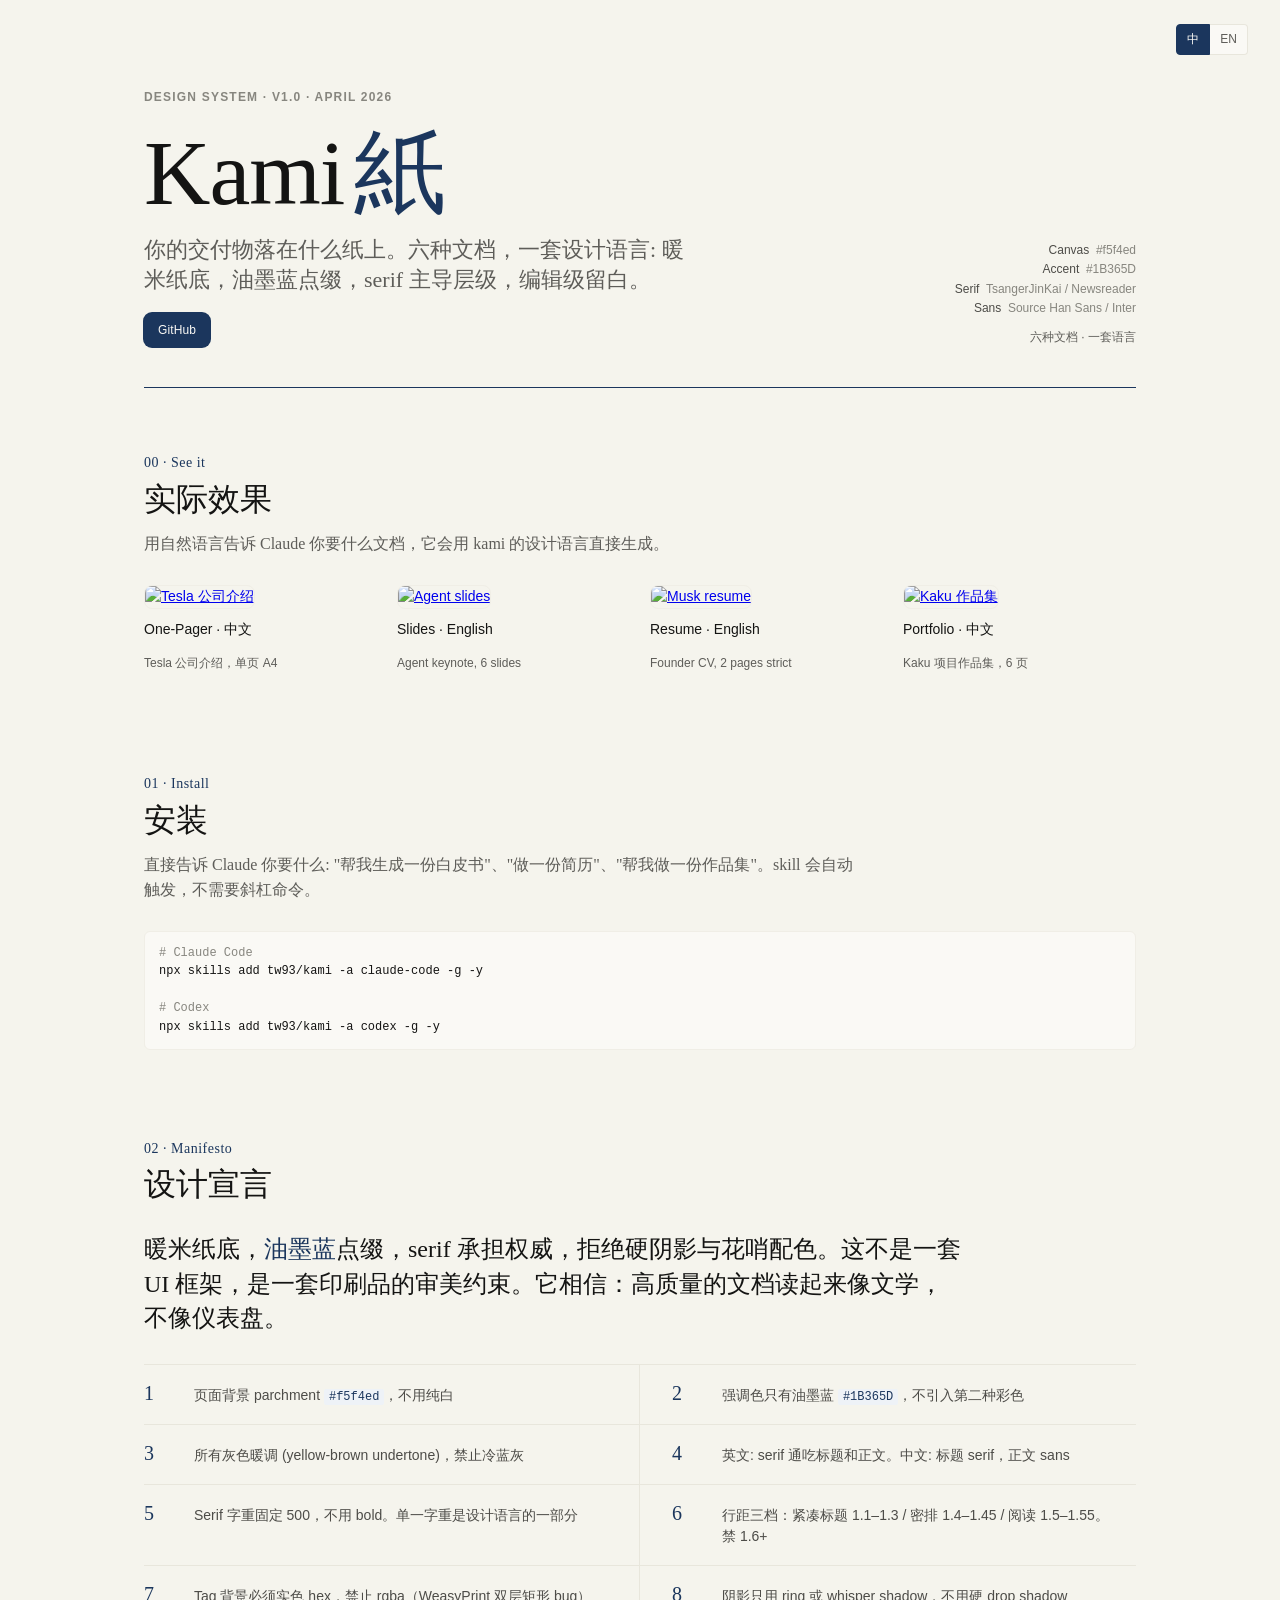
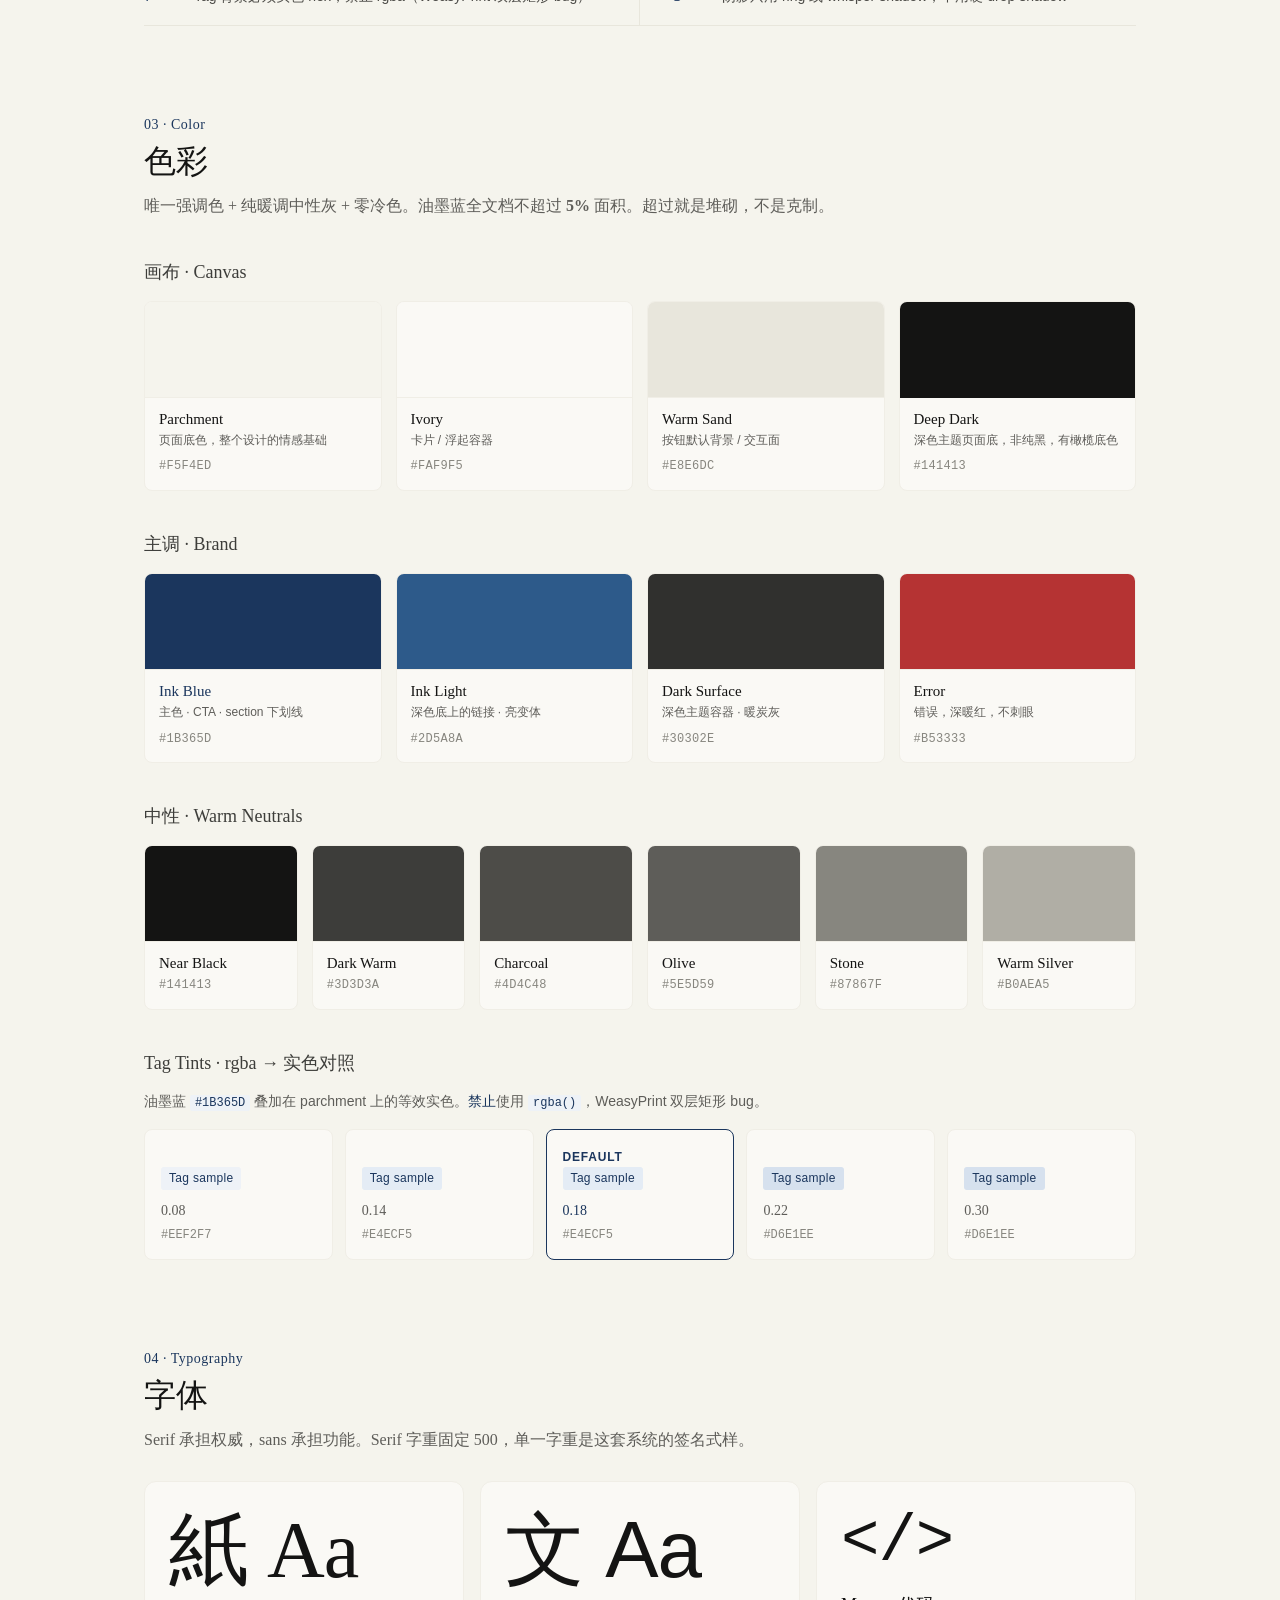
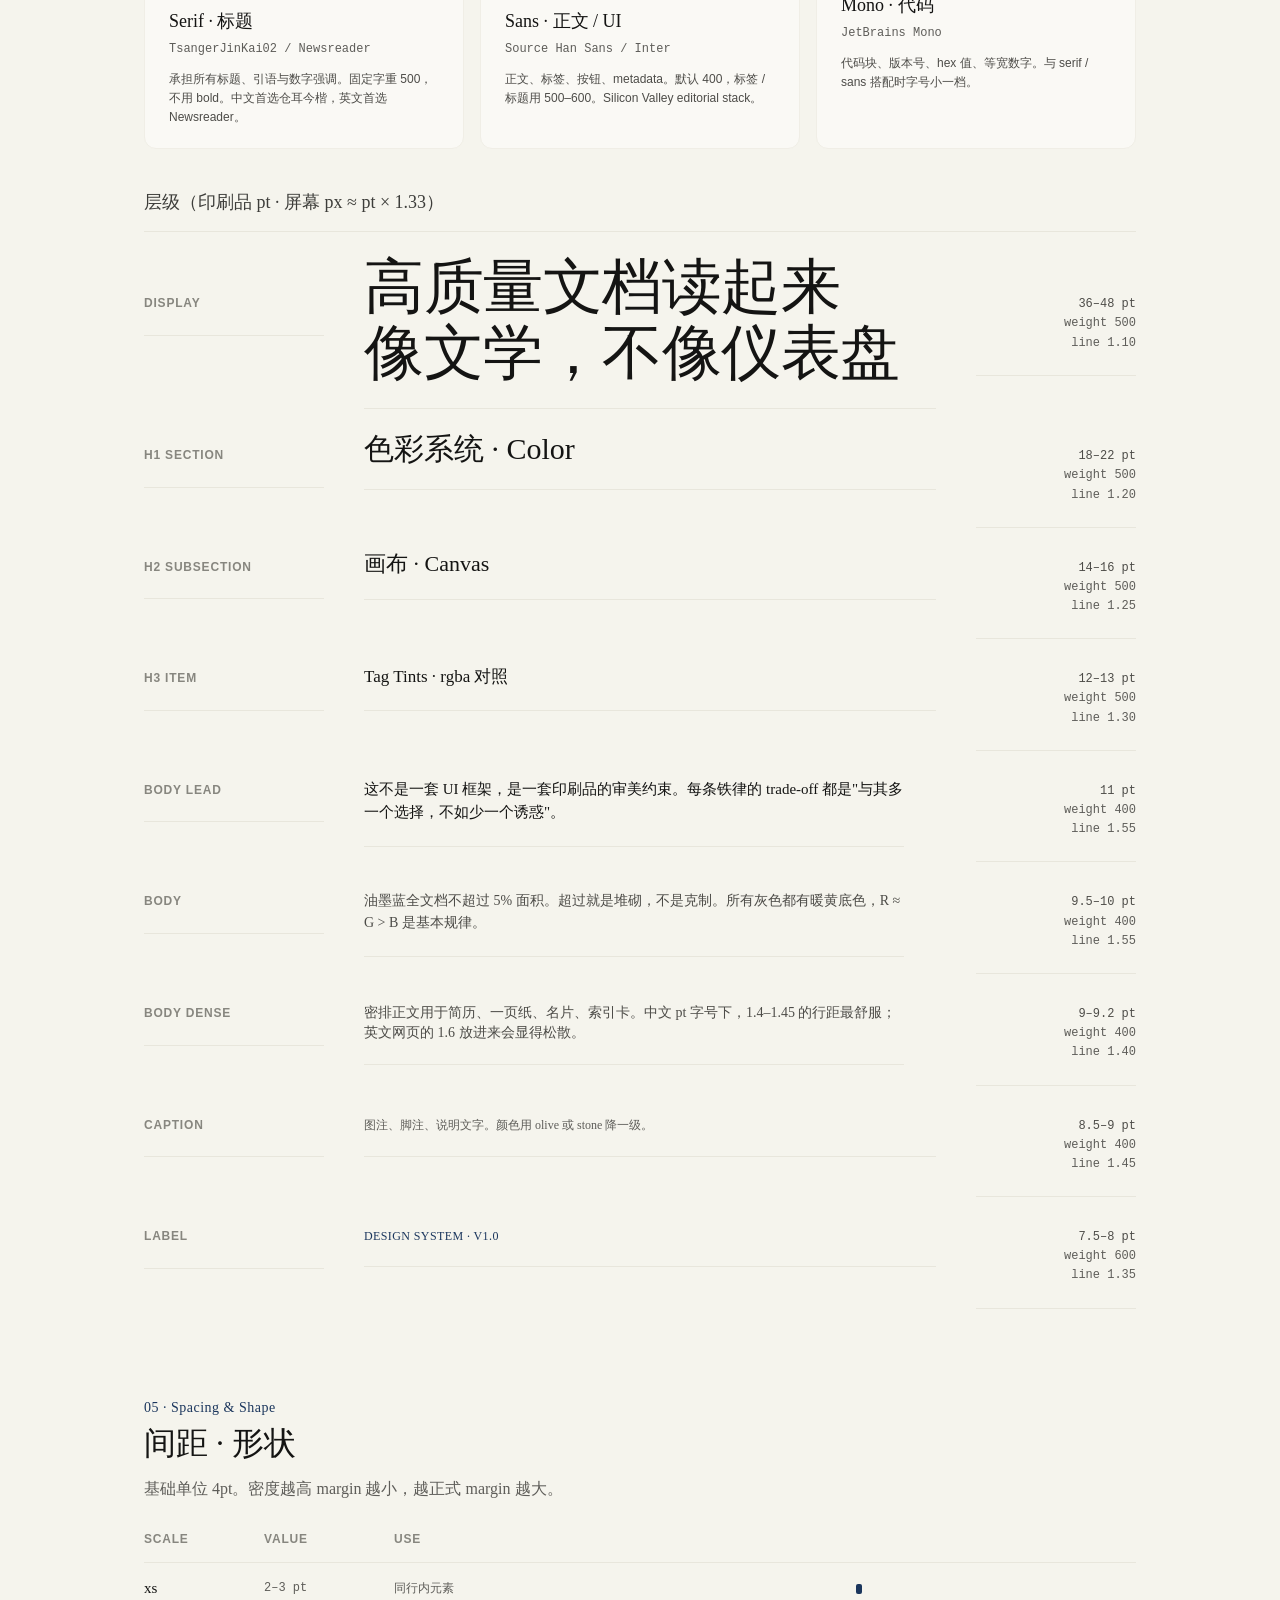
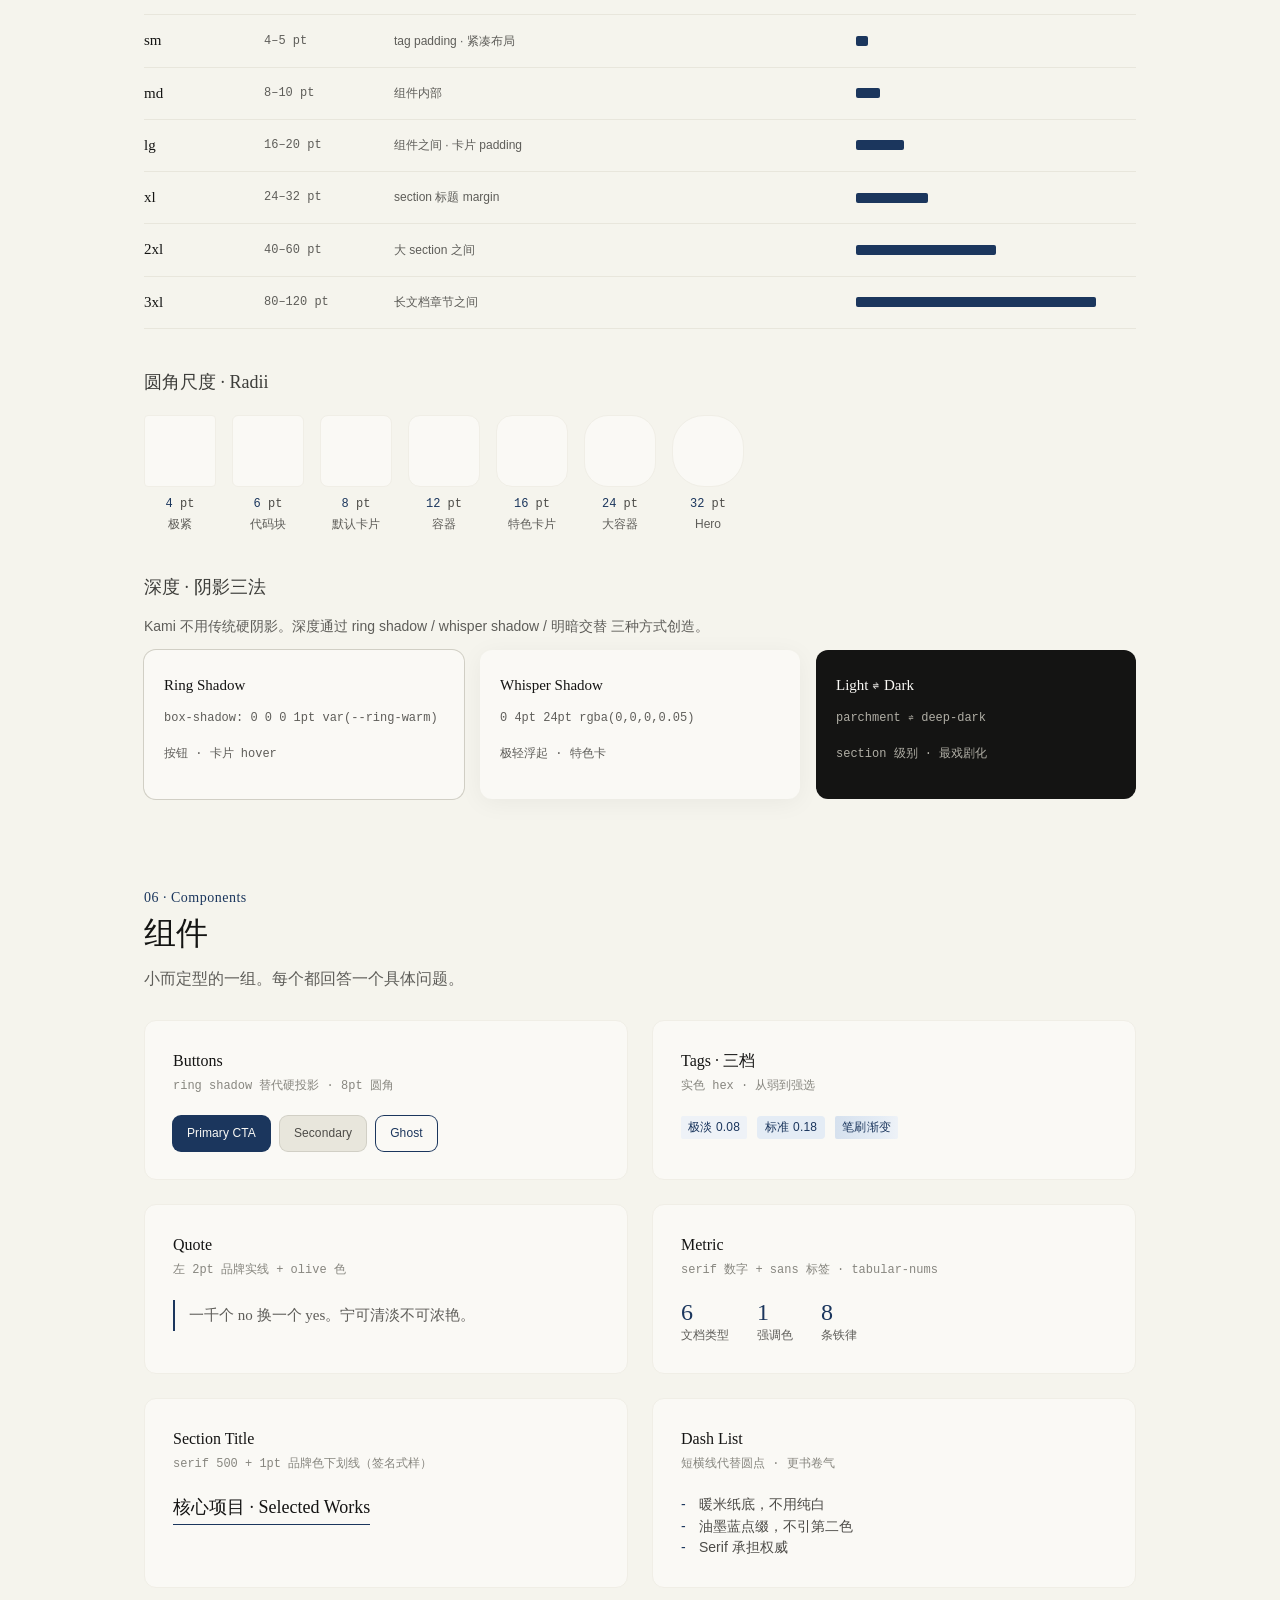
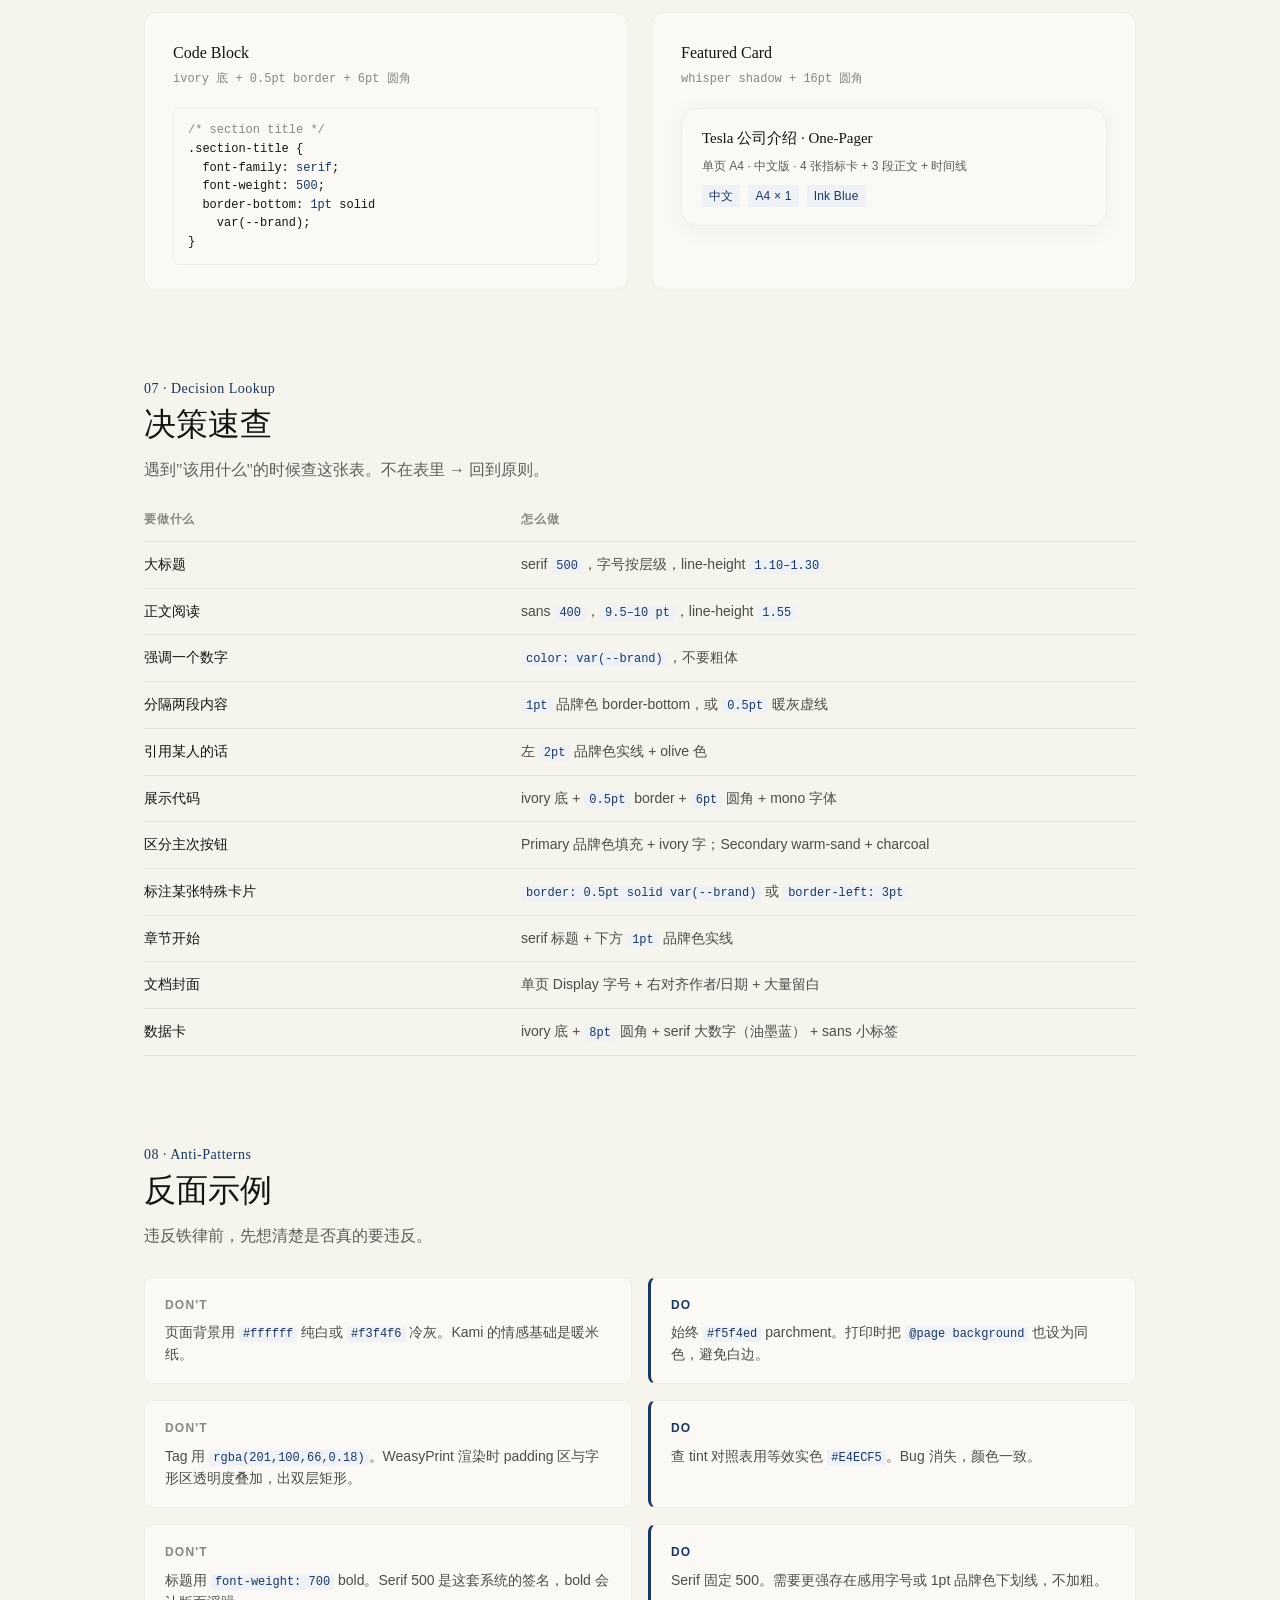
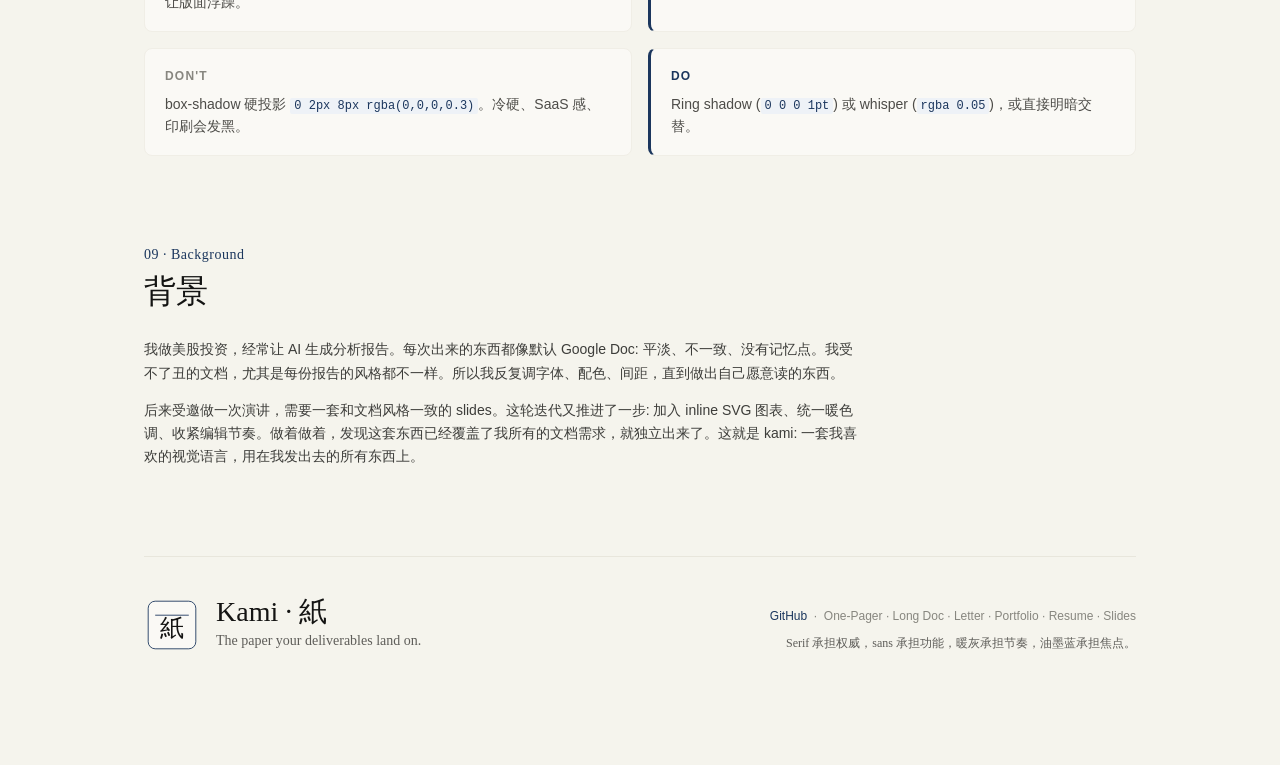
==== commit 5ea33cae: "Consolidate site font sizes to 12px/14px, reorder sections, add Install and GitHub to hero" ====
--- a/index.html
+++ b/index.html
@@ -17,6 +17,9 @@
       <p class="eyebrow">Design System · v1.0 · April 2026</p>
       <h1>Kami<span class="cn">紙</span></h1>
       <p class="tagline">你的交付物落在什么纸上。六种文档，一套设计语言: 暖米纸底，油墨蓝点缀，serif 主导层级，编辑级留白。</p>
+      <div style="margin-top:18px; display:flex; gap:10px;">
+        <a href="https://github.com/tw93/kami" class="btn btn-primary" style="text-decoration:none; font-size:12px;">GitHub</a>
+      </div>
     </div>
     <div class="meta">
       <div><b>Canvas</b>&nbsp;&nbsp;#f5f4ed</div>
@@ -27,10 +30,55 @@
     </div>
   </header>
 
-  <!-- ============ 00 MANIFESTO ============ -->
-  <section>
-    <div class="section-head">
-      <p class="section-num">00 · Manifesto</p>
+  <!-- ============ 00 DEMOS ============ -->
+  <section>
+    <div class="section-head">
+      <p class="section-num">00 · See it</p>
+      <h2 class="section-title">实际效果</h2>
+      <p class="section-lede">用自然语言告诉 Claude 你要什么文档，它会用 kami 的设计语言直接生成。</p>
+    </div>
+    <div class="demo-grid">
+      <div class="demo-card">
+        <a href="assets/demos/demo-tesla.pdf"><img src="assets/demos/demo-tesla.png" alt="Tesla 公司介绍"></a>
+        <p class="demo-title">One-Pager · 中文</p>
+        <p class="demo-desc">Tesla 公司介绍，单页 A4</p>
+      </div>
+      <div class="demo-card">
+        <a href="assets/demos/demo-agent-slides.pdf"><img src="assets/demos/demo-agent-slides-1.png" alt="Agent slides"></a>
+        <p class="demo-title">Slides · English</p>
+        <p class="demo-desc">Agent keynote, 6 slides</p>
+      </div>
+      <div class="demo-card">
+        <a href="assets/demos/demo-musk-resume.pdf"><img src="assets/demos/demo-musk-resume.png" alt="Musk resume"></a>
+        <p class="demo-title">Resume · English</p>
+        <p class="demo-desc">Founder CV, 2 pages strict</p>
+      </div>
+      <div class="demo-card">
+        <a href="assets/demos/demo-kaku.pdf"><img src="assets/demos/demo-kaku.png" alt="Kaku 作品集"></a>
+        <p class="demo-title">Portfolio · 中文</p>
+        <p class="demo-desc">Kaku 项目作品集，6 页</p>
+      </div>
+    </div>
+  </section>
+
+  <!-- ============ 01 INSTALL ============ -->
+  <section>
+    <div class="section-head">
+      <p class="section-num">01 · Install</p>
+      <h2 class="section-title">安装</h2>
+      <p class="section-lede">直接告诉 Claude 你要什么: "帮我生成一份白皮书"、"做一份简历"、"帮我做一份作品集"。skill 会自动触发，不需要斜杠命令。</p>
+    </div>
+<pre class="code"><span class="c"># Claude Code</span>
+npx skills add tw93/kami -a claude-code -g -y
+
+<span class="c"># Codex</span>
+npx skills add tw93/kami -a codex -g -y</pre>
+  </section>
+
+  <!-- ============ 02 MANIFESTO ============ -->
+  <section>
+    <div class="section-head">
+      <p class="section-num">02 · Manifesto</p>
       <h2 class="section-title">设计宣言</h2>
     </div>
     <p class="manifesto">暖米纸底，<em>油墨蓝</em>点缀，serif 承担权威，拒绝硬阴影与花哨配色。这不是一套 UI 框架，是一套印刷品的审美约束。它相信：高质量的文档读起来像文学，不像仪表盘。</p>
@@ -38,7 +86,7 @@
       <li><span class="n">1</span><p>页面背景 parchment <code>#f5f4ed</code>，不用纯白</p></li>
       <li><span class="n">2</span><p>强调色只有油墨蓝 <code>#1B365D</code>，不引入第二种彩色</p></li>
       <li><span class="n">3</span><p>所有灰色暖调 (yellow-brown undertone)，禁止冷蓝灰</p></li>
-      <li><span class="n">4</span><p>标题 serif，正文 / UI sans</p></li>
+      <li><span class="n">4</span><p>英文: serif 通吃标题和正文。中文: 标题 serif，正文 sans</p></li>
       <li><span class="n">5</span><p>Serif 字重固定 500，不用 bold。单一字重是设计语言的一部分</p></li>
       <li><span class="n">6</span><p>行距三档：紧凑标题 1.1–1.3 / 密排 1.4–1.45 / 阅读 1.5–1.55。禁 1.6+</p></li>
       <li><span class="n">7</span><p>Tag 背景必须实色 hex，禁止 rgba（WeasyPrint 双层矩形 bug）</p></li>
@@ -49,7 +97,7 @@
   <!-- ============ 01 COLOR ============ -->
   <section>
     <div class="section-head">
-      <p class="section-num">01 · Color</p>
+      <p class="section-num">03 · Color</p>
       <h2 class="section-title">色彩</h2>
       <p class="section-lede">唯一强调色 + 纯暖调中性灰 + 零冷色。油墨蓝全文档不超过 <b>5%</b> 面积。超过就是堆砌，不是克制。</p>
     </div>
@@ -81,7 +129,7 @@
     </div>
 
     <h3 class="subhead">Tag Tints · rgba → 实色对照</h3>
-    <p style="font-size:12.5px; color: var(--olive); max-width: 720px; margin: 0 0 16px; line-height: 1.55;">油墨蓝 <code style="font-family:var(--mono);font-size:11px;background:#EEF2F7;color:var(--brand);padding:1px 5px;border-radius:2px">#1B365D</code> 叠加在 parchment 上的等效实色。<b style="color:var(--brand);font-weight:500">禁止</b>使用 <code style="font-family:var(--mono);font-size:11px;background:#EEF2F7;color:var(--brand);padding:1px 5px;border-radius:2px">rgba()</code>，WeasyPrint 双层矩形 bug。</p>
+    <p style="font-size:14px; color: var(--olive); max-width: 720px; margin: 0 0 16px; line-height: 1.55;">油墨蓝 <code style="font-family:var(--mono);font-size:12px;background:#EEF2F7;color:var(--brand);padding:1px 5px;border-radius:2px">#1B365D</code> 叠加在 parchment 上的等效实色。<b style="color:var(--brand);font-weight:500">禁止</b>使用 <code style="font-family:var(--mono);font-size:12px;background:#EEF2F7;color:var(--brand);padding:1px 5px;border-radius:2px">rgba()</code>，WeasyPrint 双层矩形 bug。</p>
     <div class="tint-strip">
       <div class="tint"><span class="flag">&nbsp;</span><span class="sample" style="background:#EEF2F7">Tag sample</span><p class="opacity">0.08</p><span class="hex">#EEF2F7</span></div>
       <div class="tint"><span class="flag">&nbsp;</span><span class="sample" style="background:#E4ECF5">Tag sample</span><p class="opacity">0.14</p><span class="hex">#E4ECF5</span></div>
@@ -94,7 +142,7 @@
   <!-- ============ 02 TYPE ============ -->
   <section>
     <div class="section-head">
-      <p class="section-num">02 · Typography</p>
+      <p class="section-num">04 · Typography</p>
       <h2 class="section-title">字体</h2>
       <p class="section-lede">Serif 承担权威，sans 承担功能。Serif 字重固定 500，单一字重是这套系统的签名式样。</p>
     </div>
@@ -175,7 +223,7 @@
   <!-- ============ 03 SPACING ============ -->
   <section>
     <div class="section-head">
-      <p class="section-num">03 · Spacing &amp; Shape</p>
+      <p class="section-num">05 · Spacing &amp; Shape</p>
       <h2 class="section-title">间距 · 形状</h2>
       <p class="section-lede">基础单位 4pt。密度越高 margin 越小，越正式 margin 越大。</p>
     </div>
@@ -205,7 +253,7 @@
     </div>
 
     <h3 class="subhead">深度 · 阴影三法</h3>
-    <p style="font-size:12.5px; color: var(--olive); max-width: 720px; margin: 0 0 12px; line-height: 1.55;">Kami 不用传统硬阴影。深度通过 ring shadow / whisper shadow / 明暗交替 三种方式创造。</p>
+    <p style="font-size:14px; color: var(--olive); max-width: 720px; margin: 0 0 12px; line-height: 1.55;">Kami 不用传统硬阴影。深度通过 ring shadow / whisper shadow / 明暗交替 三种方式创造。</p>
     <div class="shadow-row">
       <div class="shadow-demo sd-ring">
         <p class="t">Ring Shadow</p>
@@ -225,7 +273,7 @@
   <!-- ============ 04 COMPONENTS ============ -->
   <section>
     <div class="section-head">
-      <p class="section-num">04 · Components</p>
+      <p class="section-num">06 · Components</p>
       <h2 class="section-title">组件</h2>
       <p class="section-lede">小而定型的一组。每个都回答一个具体问题。</p>
     </div>
@@ -318,7 +366,7 @@
   <!-- ============ 05 DECISION TABLE ============ -->
   <section>
     <div class="section-head">
-      <p class="section-num">05 · Decision Lookup</p>
+      <p class="section-num">07 · Decision Lookup</p>
       <h2 class="section-title">决策速查</h2>
       <p class="section-lede">遇到"该用什么"的时候查这张表。不在表里 → 回到原则。</p>
     </div>
@@ -341,7 +389,7 @@
   <!-- ============ 06 ANTI ============ -->
   <section>
     <div class="section-head">
-      <p class="section-num">06 · Anti-Patterns</p>
+      <p class="section-num">08 · Anti-Patterns</p>
       <h2 class="section-title">反面示例</h2>
       <p class="section-lede">违反铁律前，先想清楚是否真的要违反。</p>
     </div>
@@ -385,41 +433,10 @@
     </div>
   </section>
 
-  <!-- ============ 07 DEMOS ============ -->
-  <section>
-    <div class="section-head">
-      <p class="section-num">07 · Demos</p>
-      <h2 class="section-title">实际效果</h2>
-      <p class="section-lede">用自然语言告诉 Claude 你要什么文档，它会用 kami 的设计语言直接生成。</p>
-    </div>
-    <div class="demo-grid">
-      <div class="demo-card">
-        <a href="assets/demos/demo-tesla.pdf"><img src="assets/demos/demo-tesla.png" alt="Tesla 公司介绍"></a>
-        <p class="demo-title">One-Pager · 中文</p>
-        <p class="demo-desc">Tesla 公司介绍，单页 A4</p>
-      </div>
-      <div class="demo-card">
-        <a href="assets/demos/demo-agent-slides.pdf"><img src="assets/demos/demo-agent-slides-1.png" alt="Agent slides"></a>
-        <p class="demo-title">Slides · English</p>
-        <p class="demo-desc">Agent keynote, 6 slides</p>
-      </div>
-      <div class="demo-card">
-        <a href="assets/demos/demo-musk-resume.pdf"><img src="assets/demos/demo-musk-resume.png" alt="Musk resume"></a>
-        <p class="demo-title">Resume · English</p>
-        <p class="demo-desc">Founder CV, 2 pages strict</p>
-      </div>
-      <div class="demo-card">
-        <a href="assets/demos/demo-kaku.pdf"><img src="assets/demos/demo-kaku.png" alt="Kaku 作品集"></a>
-        <p class="demo-title">Portfolio · 中文</p>
-        <p class="demo-desc">Kaku 项目作品集，6 页</p>
-      </div>
-    </div>
-  </section>
-
-  <!-- ============ 08 BACKGROUND ============ -->
-  <section>
-    <div class="section-head">
-      <p class="section-num">08 · Background</p>
+  <!-- ============ 09 BACKGROUND ============ -->
+  <section>
+    <div class="section-head">
+      <p class="section-num">09 · Background</p>
       <h2 class="section-title">背景</h2>
     </div>
     <div class="background-text">
--- a/styles.css
+++ b/styles.css
@@ -153,7 +153,7 @@
   }
   .eyebrow {
     font-family: var(--sans);
-    font-size: 11px;
+    font-size: 12px;
     font-weight: 600;
     letter-spacing: 1.2px;
     text-transform: uppercase;
@@ -307,14 +307,14 @@
     line-height: 1.25;
   }
   .swatch .role {
-    font-size: 11px;
+    font-size: 12px;
     color: var(--olive);
     margin: 3px 0 6px;
     line-height: 1.4;
   }
   .swatch .hex {
     font-family: var(--mono);
-    font-size: 11px;
+    font-size: 12px;
     color: var(--stone);
     letter-spacing: 0.3px;
   }
@@ -344,7 +344,7 @@
   }
   .tint .sample {
     display: inline-block;
-    font-size: 11px;
+    font-size: 12px;
     font-weight: 500;
     color: var(--brand);
     padding: 2px 8px;
@@ -360,13 +360,13 @@
   }
   .tint .hex {
     font-family: var(--mono);
-    font-size: 11px;
+    font-size: 12px;
     color: var(--stone);
   }
   .tint.default { outline: 1.5px solid var(--brand); outline-offset: -1.5px; }
   .tint.default .opacity { color: var(--brand); }
   .tint .flag {
-    font-size: 9px;
+    font-size: 12px;
     font-weight: 600;
     letter-spacing: 0.8px;
     color: var(--brand);
@@ -394,7 +394,7 @@
   }
   .type-label {
     font-family: var(--sans);
-    font-size: 11px;
+    font-size: 12px;
     font-weight: 600;
     letter-spacing: 0.8px;
     text-transform: uppercase;
@@ -403,7 +403,7 @@
   }
   .type-specs {
     font-family: var(--mono);
-    font-size: 11px;
+    font-size: 12px;
     color: var(--olive);
     line-height: 1.6;
     text-align: right;
@@ -434,12 +434,12 @@
   }
   .type-sample.body {
     font-family: var(--serif); font-weight: 500;
-    font-size: 13.5px; line-height: 1.55; color: var(--charcoal);
+    font-size: 14px; line-height: 1.55; color: var(--charcoal);
     max-width: 540px;
   }
   .type-sample.dense {
     font-family: var(--serif); font-weight: 500;
-    font-size: 12.5px; line-height: 1.4; color: var(--charcoal);
+    font-size: 14px; line-height: 1.4; color: var(--charcoal);
     max-width: 540px;
   }
   .type-sample.caption {
@@ -448,7 +448,7 @@
   }
   .type-sample.label {
     font-family: var(--serif); font-weight: 500;
-    font-size: 10.5px; line-height: 1.35; color: var(--brand);
+    font-size: 12px; line-height: 1.35; color: var(--brand);
     letter-spacing: 0.4px;
     text-transform: uppercase;
   }
@@ -506,13 +506,13 @@
     text-align: left;
     padding: 14px 16px 14px 0;
     border-bottom: 1px solid var(--border-warm);
-    font-size: 13px;
+    font-size: 14px;
     color: var(--charcoal);
     vertical-align: middle;
   }
   .space-table th {
     font-family: var(--sans);
-    font-size: 10.5px;
+    font-size: 12px;
     font-weight: 600;
     letter-spacing: 0.8px;
     text-transform: uppercase;
@@ -556,9 +556,9 @@
     border: 1px solid var(--border-cream);
     margin-bottom: 8px;
   }
-  .radius .r { font-family: var(--mono); font-size: 11px; color: var(--charcoal); }
+  .radius .r { font-family: var(--mono); font-size: 12px; color: var(--charcoal); }
   .radius .r b { color: var(--brand); font-weight: 500; }
-  .radius .label { font-size: 10.5px; color: var(--olive); margin-top: 2px; }
+  .radius .label { font-size: 12px; color: var(--olive); margin-top: 2px; }
 
   /* ---------- Components ---------- */
   .comp-grid {
@@ -580,7 +580,7 @@
     margin: 0 0 4px;
   }
   .comp .hint {
-    font-size: 11px;
+    font-size: 12px;
     color: var(--stone);
     font-family: var(--mono);
     margin: 0 0 20px;
@@ -619,7 +619,7 @@
   .tag {
     display: inline-block;
     font-family: var(--sans);
-    font-size: 10.5px;
+    font-size: 12px;
     font-weight: 500;
     padding: 2px 7px;
     border-radius: 2px;
@@ -662,7 +662,7 @@
     line-height: 1;
   }
   .metric-label {
-    font-size: 11px;
+    font-size: 12px;
     color: var(--olive);
   }
 
@@ -684,7 +684,7 @@
     border-radius: 6px;
     padding: 12px 14px;
     font-family: var(--mono);
-    font-size: 11.5px;
+    font-size: 12px;
     line-height: 1.55;
     color: var(--near-black);
     margin: 0;
@@ -699,7 +699,7 @@
     list-style: none;
     padding: 0;
     margin: 0;
-    font-size: 13px;
+    font-size: 14px;
     line-height: 1.55;
     color: var(--charcoal);
   }
@@ -733,7 +733,7 @@
   }
   .shadow-demo .s {
     font-family: var(--mono);
-    font-size: 10.5px;
+    font-size: 12px;
     color: var(--olive);
     line-height: 1.5;
   }
@@ -747,7 +747,7 @@
   .decision {
     width: 100%;
     border-collapse: collapse;
-    font-size: 13px;
+    font-size: 14px;
   }
   .decision th, .decision td {
     padding: 12px 16px 12px 0;
@@ -756,7 +756,7 @@
     vertical-align: top;
   }
   .decision th {
-    font-size: 10.5px;
+    font-size: 12px;
     letter-spacing: 0.8px;
     text-transform: uppercase;
     color: var(--stone);
@@ -773,7 +773,7 @@
   .decision td.how { color: var(--charcoal); }
   .decision td.how code {
     font-family: var(--mono);
-    font-size: 11.5px;
+    font-size: 12px;
     background: #EEF2F7;
     color: var(--brand);
     padding: 1px 5px;
@@ -797,7 +797,7 @@
   }
   .demo-card .demo-title {
     font-family: var(--sans);
-    font-size: 13px;
+    font-size: 14px;
     font-weight: 500;
     color: var(--near-black);
     margin-top: 10px;
@@ -850,7 +850,7 @@
     margin: 4px 0 0;
   }
   .footer .colophon {
-    font-size: 11px;
+    font-size: 12px;
     color: var(--stone);
     line-height: 1.6;
     max-width: 420px;
@@ -869,7 +869,7 @@
   .anti > div {
     padding: 18px 20px;
     border-radius: 8px;
-    font-size: 12.5px;
+    font-size: 14px;
     line-height: 1.55;
   }
   .anti .no {
@@ -883,7 +883,7 @@
   }
   .anti h5 {
     font-family: var(--sans);
-    font-size: 10px;
+    font-size: 12px;
     font-weight: 600;
     letter-spacing: 1.2px;
     text-transform: uppercase;
@@ -897,7 +897,7 @@
   }
   .anti code {
     font-family: var(--mono);
-    font-size: 11px;
+    font-size: 12px;
     color: var(--brand);
     background: #EEF2F7;
     padding: 1px 4px;
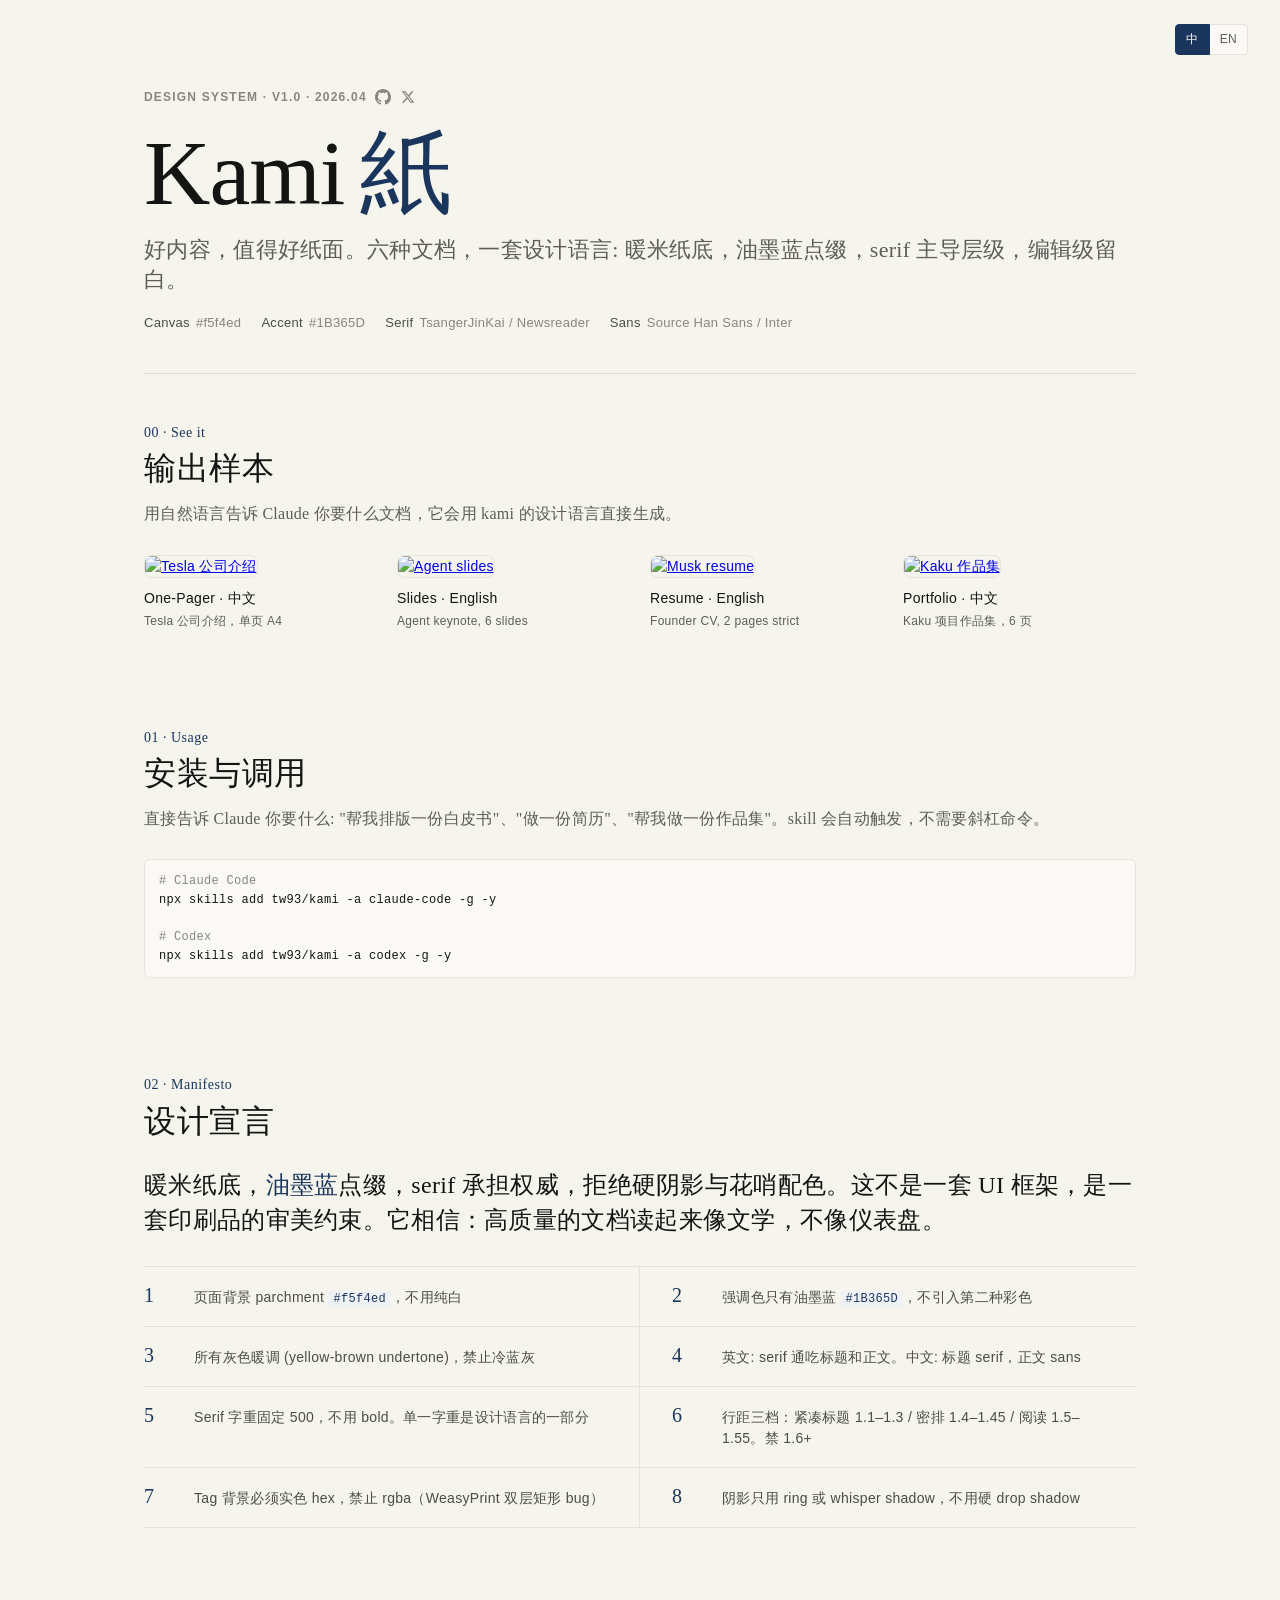
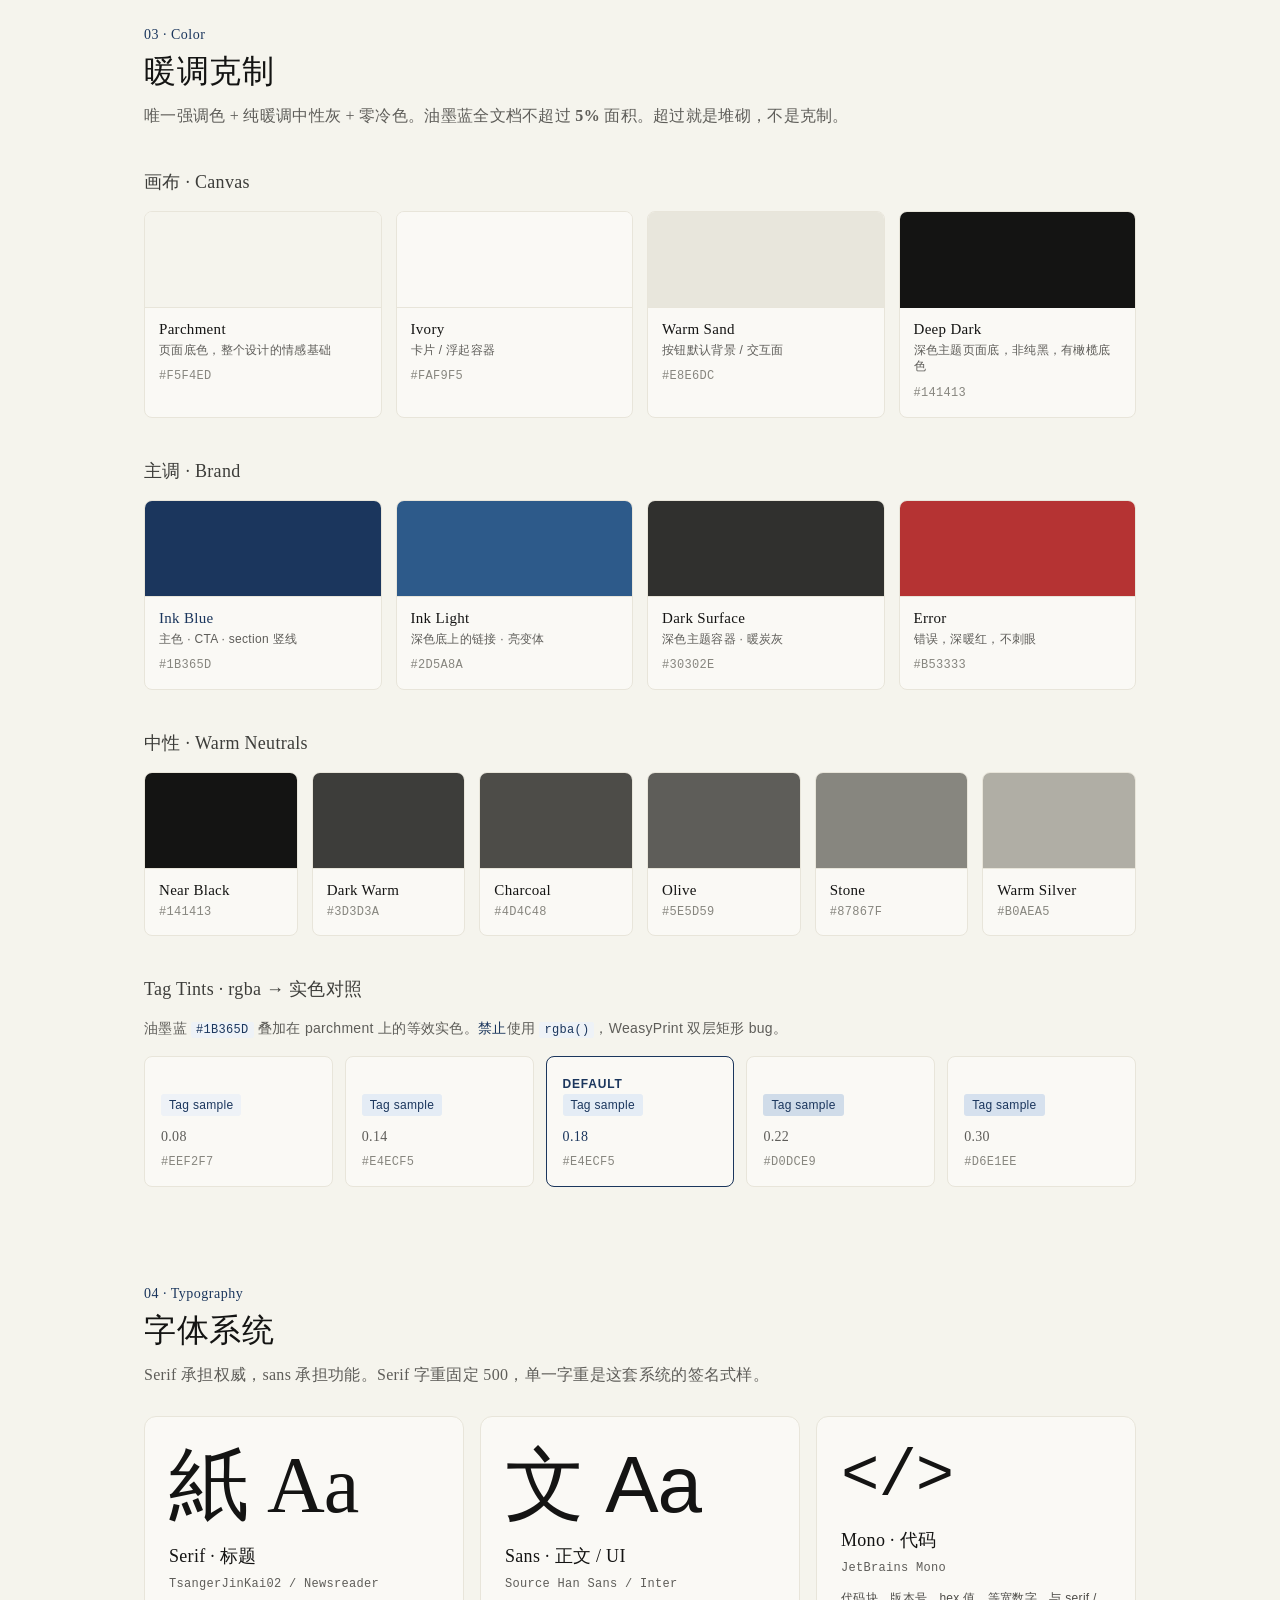
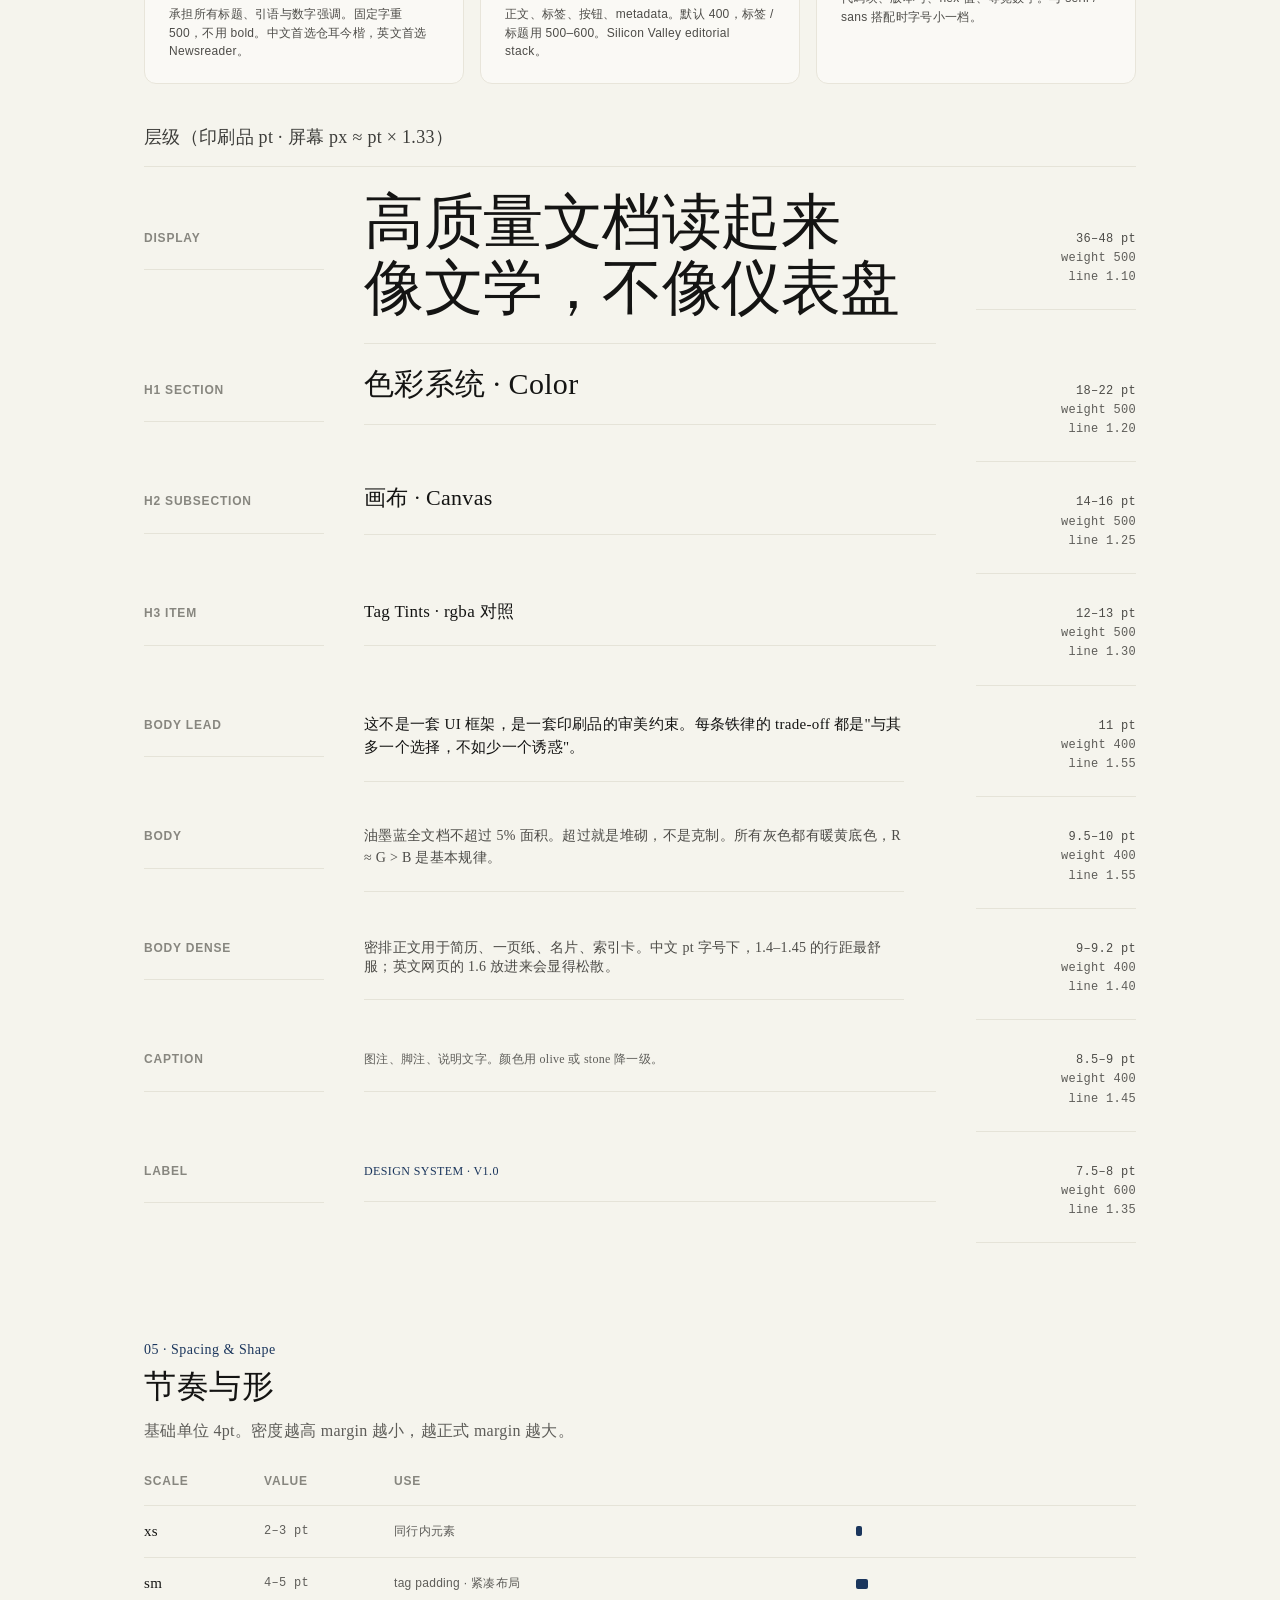
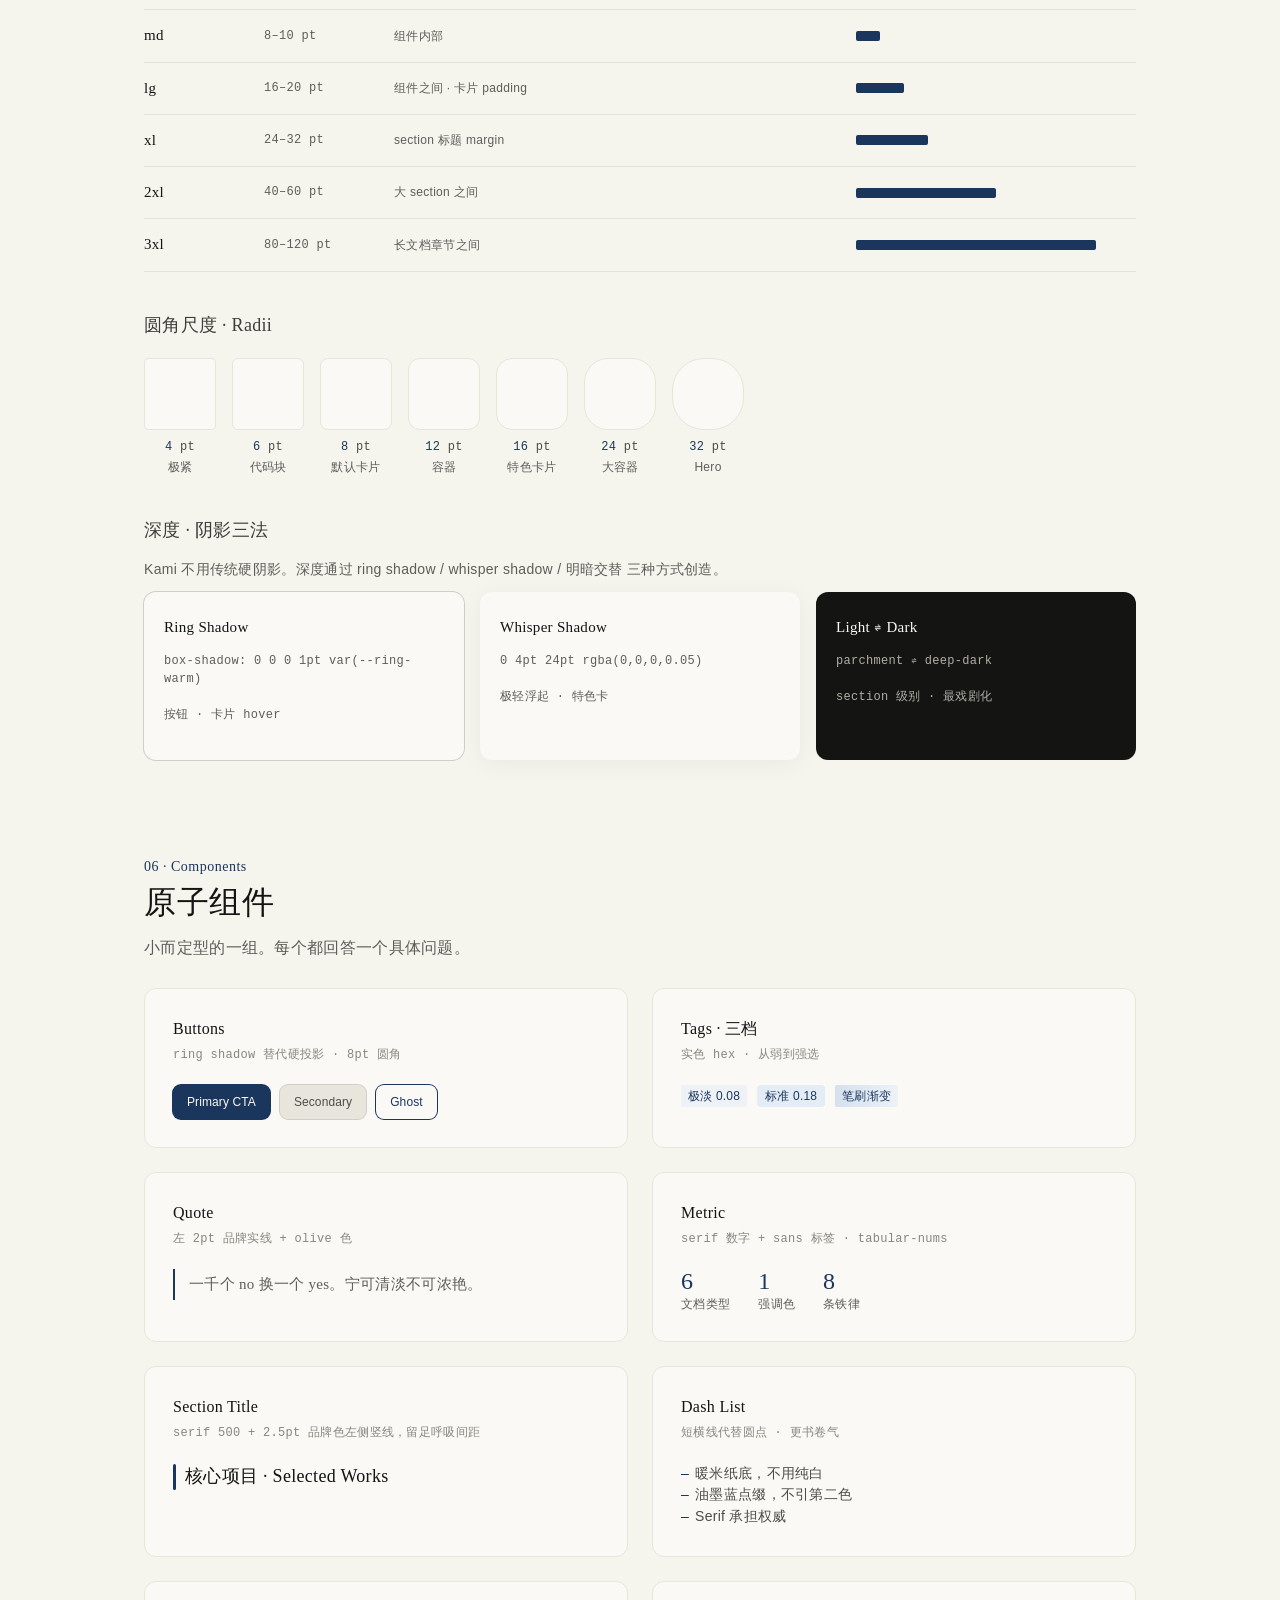
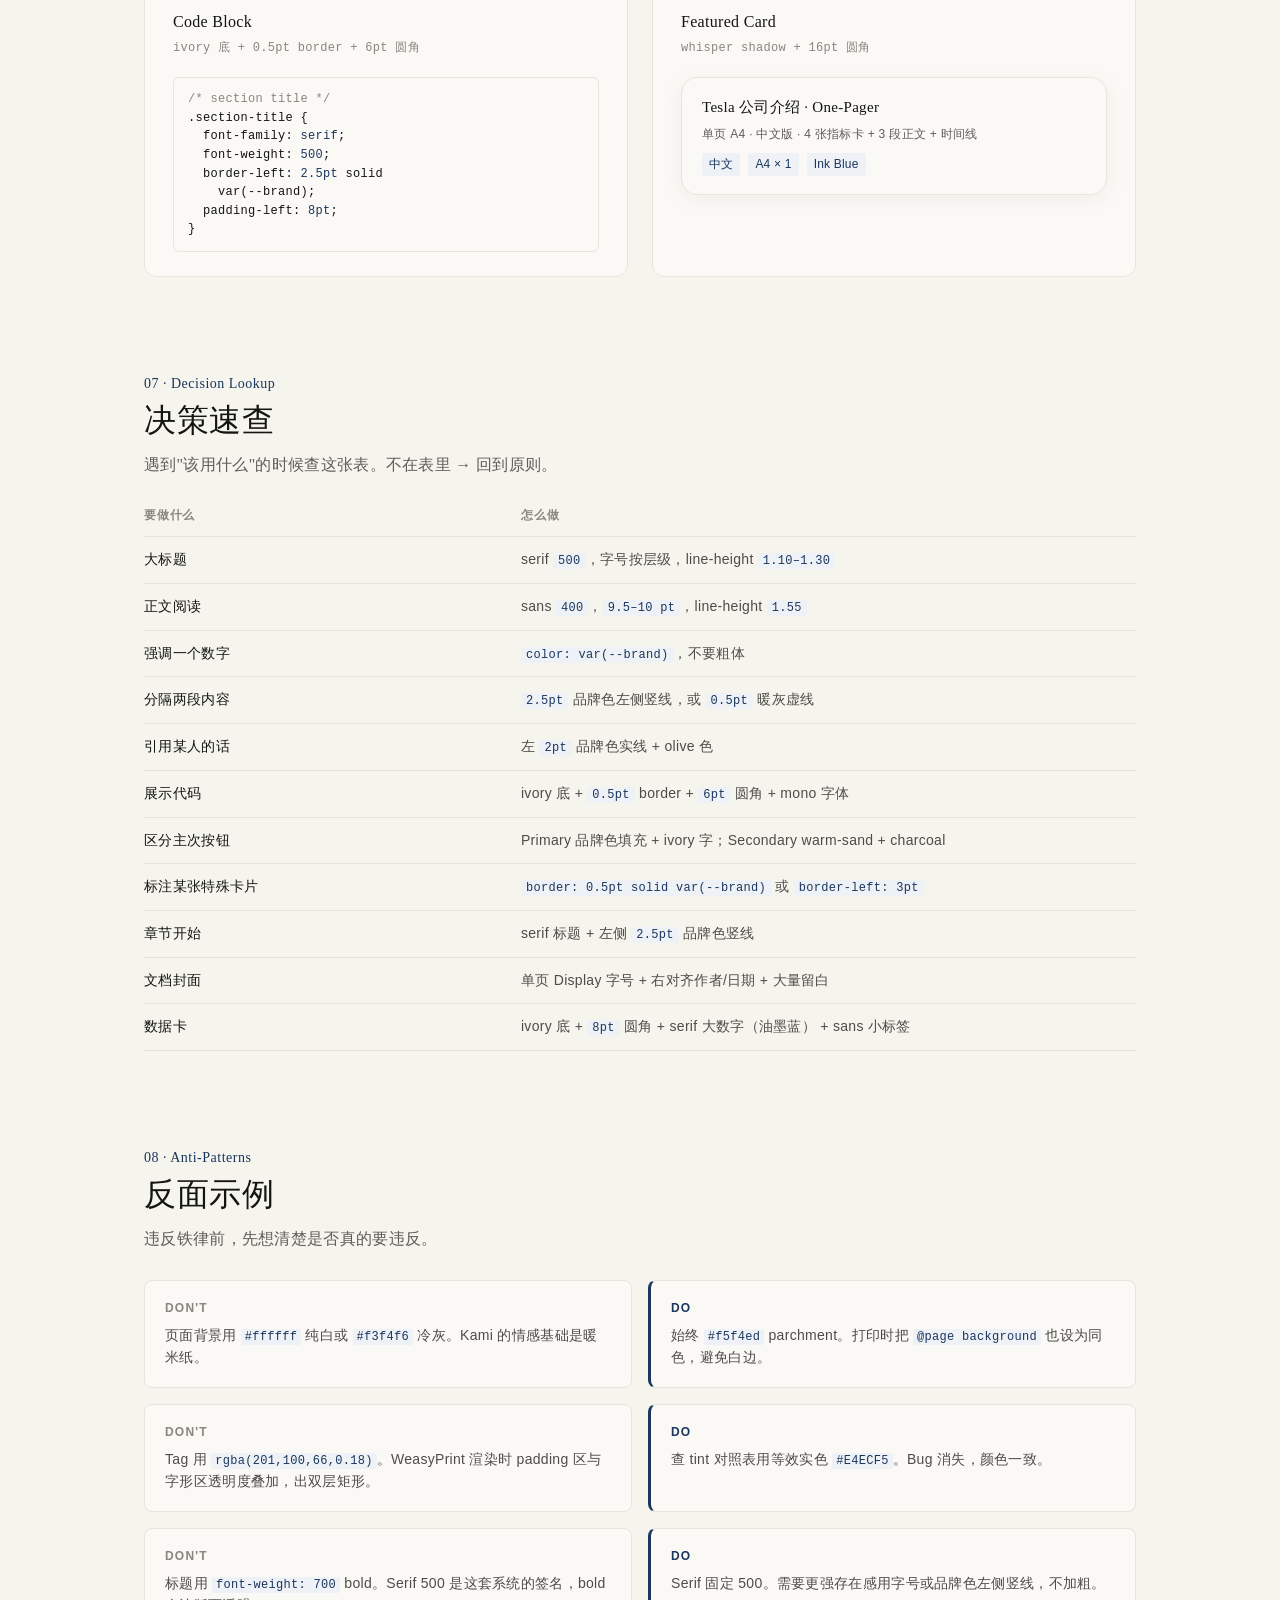
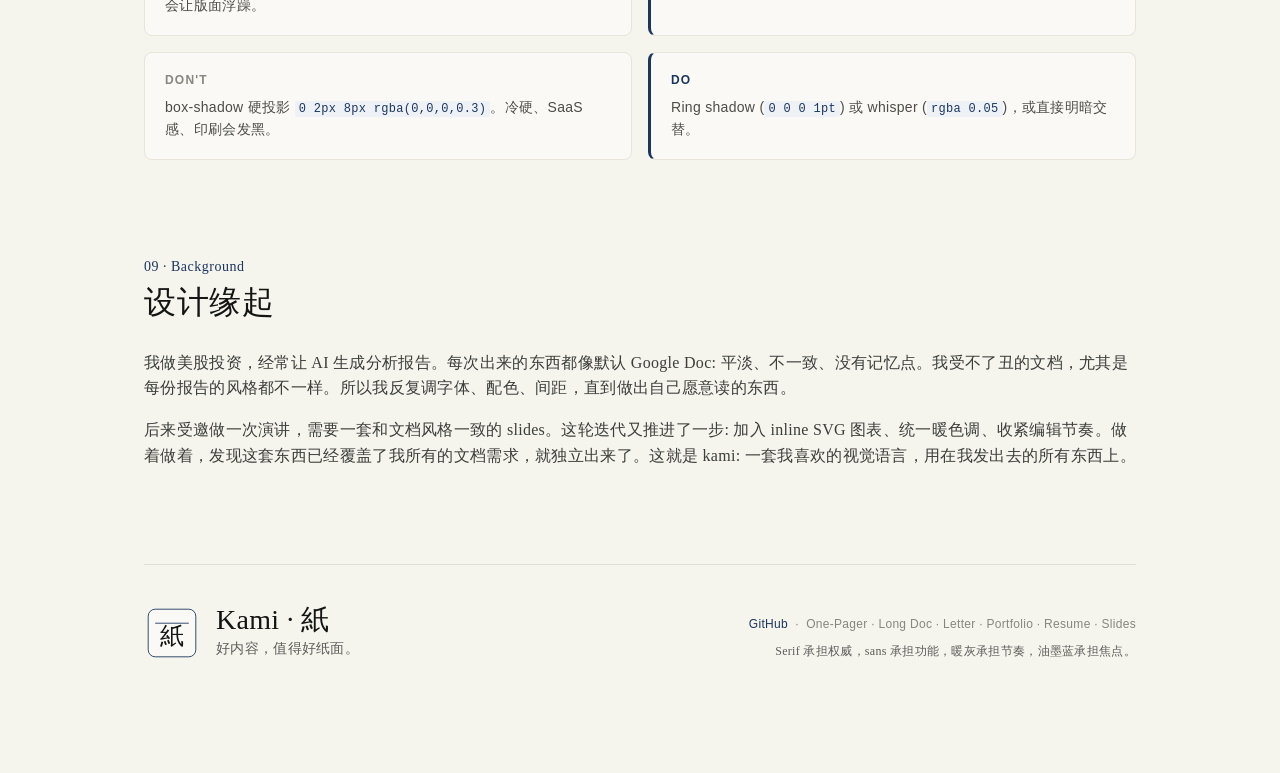
==== commit ac934b02: "fix: correct tint 0.22 to #D0DCE9, switch dash bullet to en-dash" ====
--- a/index.html
+++ b/index.html
@@ -3,8 +3,9 @@
 <head>
   <meta charset="utf-8">
   <title>Kami · Design System</title>
-  <meta name="viewport" content="width=1280">
+  <meta name="viewport" content="width=device-width, initial-scale=1">
   <meta name="description" content="Kami 紙: 温暖纸质感设计系统，用于专业文档排版。单一强调色，serif 主导层级，编辑级留白。">
+  <link rel="icon" href="https://gw.alipayobjects.com/zos/k/vl/logo.svg" type="image/svg+xml">
   <link rel="stylesheet" href="./styles.css">
 </head>
 <body>
@@ -13,20 +14,28 @@
 
   <!-- ============ HERO ============ -->
   <header class="hero">
-    <div>
-      <p class="eyebrow">Design System · v1.0 · April 2026</p>
-      <h1>Kami<span class="cn">紙</span></h1>
-      <p class="tagline">你的交付物落在什么纸上。六种文档，一套设计语言: 暖米纸底，油墨蓝点缀，serif 主导层级，编辑级留白。</p>
-      <div style="margin-top:18px; display:flex; gap:10px;">
-        <a href="https://github.com/tw93/kami" class="btn btn-primary" style="text-decoration:none; font-size:12px;">GitHub</a>
-      </div>
-    </div>
-    <div class="meta">
-      <div><b>Canvas</b>&nbsp;&nbsp;#f5f4ed</div>
-      <div><b>Accent</b>&nbsp;&nbsp;#1B365D</div>
-      <div><b>Serif</b>&nbsp;&nbsp;TsangerJinKai / Newsreader</div>
-      <div><b>Sans</b>&nbsp;&nbsp;Source Han Sans / Inter</div>
-      <div style="margin-top:10px; color: var(--olive);">六种文档 · 一套语言</div>
+    <div class="eyebrow">
+      <span>Design System · v1.0<span class="eyebrow-date"> · 2026.04</span></span>
+      <span class="hero-links">
+        <a href="https://github.com/tw93/kami" target="_blank" rel="noopener" aria-label="GitHub">
+          <svg width="16" height="16" viewBox="0 0 16 16" fill="currentColor">
+            <path d="M8 0C3.58 0 0 3.58 0 8c0 3.54 2.29 6.53 5.47 7.59.4.07.55-.17.55-.38 0-.19-.01-.82-.01-1.49-2.01.37-2.53-.49-2.69-.94-.09-.23-.48-.94-.82-1.13-.28-.15-.68-.52-.01-.53.63-.01 1.08.58 1.23.82.72 1.21 1.87.87 2.33.66.07-.52.28-.87.51-1.07-1.78-.2-3.64-.89-3.64-3.95 0-.87.31-1.59.82-2.15-.08-.2-.36-1.02.08-2.12 0 0 .67-.21 2.2.82.64-.18 1.32-.27 2-.27.68 0 1.36.09 2 .27 1.53-1.04 2.2-.82 2.2-.82.44 1.1.16 1.92.08 2.12.51.56.82 1.27.82 2.15 0 3.07-1.87 3.75-3.65 3.95.29.25.54.73.54 1.48 0 1.07-.01 1.93-.01 2.2 0 .21.15.46.55.38A8.01 8.01 0 0016 8c0-4.42-3.58-8-8-8z"/>
+          </svg>
+        </a>
+        <a href="https://x.com/HiTw93" target="_blank" rel="noopener" aria-label="X">
+          <svg width="14" height="14" viewBox="0 0 24 24" fill="currentColor">
+            <path d="M18.244 2.25h3.308l-7.227 8.26 8.502 11.24H16.17l-5.214-6.817L4.99 21.75H1.68l7.73-8.835L1.254 2.25H8.08l4.713 6.231zm-1.161 17.52h1.833L7.084 4.126H5.117z"/>
+          </svg>
+        </a>
+      </span>
+    </div>
+    <h1>Kami<span class="cn">紙</span></h1>
+    <p class="tagline">好内容，值得好纸面。六种文档，一套设计语言: 暖米纸底，油墨蓝点缀，serif 主导层级，编辑级留白。</p>
+    <div class="hero-tokens">
+      <span><b>Canvas</b>#f5f4ed</span>
+      <span><b>Accent</b>#1B365D</span>
+      <span><b>Serif</b>TsangerJinKai / Newsreader</span>
+      <span><b>Sans</b>Source Han Sans / Inter</span>
     </div>
   </header>
 
@@ -34,27 +43,27 @@
   <section>
     <div class="section-head">
       <p class="section-num">00 · See it</p>
-      <h2 class="section-title">实际效果</h2>
+      <h2 class="section-title">输出样本</h2>
       <p class="section-lede">用自然语言告诉 Claude 你要什么文档，它会用 kami 的设计语言直接生成。</p>
     </div>
     <div class="demo-grid">
       <div class="demo-card">
-        <a href="assets/demos/demo-tesla.pdf"><img src="assets/demos/demo-tesla.png" alt="Tesla 公司介绍"></a>
+        <a href="assets/demos/demo-tesla.pdf" target="_blank"><img src="assets/demos/demo-tesla.png" alt="Tesla 公司介绍"></a>
         <p class="demo-title">One-Pager · 中文</p>
         <p class="demo-desc">Tesla 公司介绍，单页 A4</p>
       </div>
       <div class="demo-card">
-        <a href="assets/demos/demo-agent-slides.pdf"><img src="assets/demos/demo-agent-slides-1.png" alt="Agent slides"></a>
+        <a href="assets/demos/demo-agent-slides.pdf" target="_blank"><img src="assets/demos/demo-agent-slides.png" alt="Agent slides"></a>
         <p class="demo-title">Slides · English</p>
         <p class="demo-desc">Agent keynote, 6 slides</p>
       </div>
       <div class="demo-card">
-        <a href="assets/demos/demo-musk-resume.pdf"><img src="assets/demos/demo-musk-resume.png" alt="Musk resume"></a>
+        <a href="assets/demos/demo-musk-resume.pdf" target="_blank"><img src="assets/demos/demo-musk-resume.png" alt="Musk resume"></a>
         <p class="demo-title">Resume · English</p>
         <p class="demo-desc">Founder CV, 2 pages strict</p>
       </div>
       <div class="demo-card">
-        <a href="assets/demos/demo-kaku.pdf"><img src="assets/demos/demo-kaku.png" alt="Kaku 作品集"></a>
+        <a href="assets/demos/demo-kaku.pdf" target="_blank"><img src="assets/demos/demo-kaku.png" alt="Kaku 作品集"></a>
         <p class="demo-title">Portfolio · 中文</p>
         <p class="demo-desc">Kaku 项目作品集，6 页</p>
       </div>
@@ -64,9 +73,9 @@
   <!-- ============ 01 INSTALL ============ -->
   <section>
     <div class="section-head">
-      <p class="section-num">01 · Install</p>
-      <h2 class="section-title">安装</h2>
-      <p class="section-lede">直接告诉 Claude 你要什么: "帮我生成一份白皮书"、"做一份简历"、"帮我做一份作品集"。skill 会自动触发，不需要斜杠命令。</p>
+      <p class="section-num">01 · Usage</p>
+      <h2 class="section-title">安装与调用</h2>
+      <p class="section-lede">直接告诉 Claude 你要什么: "帮我排版一份白皮书"、"做一份简历"、"帮我做一份作品集"。skill 会自动触发，不需要斜杠命令。</p>
     </div>
 <pre class="code"><span class="c"># Claude Code</span>
 npx skills add tw93/kami -a claude-code -g -y
@@ -98,7 +107,7 @@
   <section>
     <div class="section-head">
       <p class="section-num">03 · Color</p>
-      <h2 class="section-title">色彩</h2>
+      <h2 class="section-title">暖调克制</h2>
       <p class="section-lede">唯一强调色 + 纯暖调中性灰 + 零冷色。油墨蓝全文档不超过 <b>5%</b> 面积。超过就是堆砌，不是克制。</p>
     </div>
 
@@ -112,7 +121,7 @@
 
     <h3 class="subhead">主调 · Brand</h3>
     <div class="swatches">
-      <div class="swatch brand"><div class="chip" style="background:#1B365D"></div><div class="info"><p class="name">Ink Blue</p><p class="role">主色 · CTA · section 下划线</p><span class="hex">#1B365D</span></div></div>
+      <div class="swatch brand"><div class="chip" style="background:#1B365D"></div><div class="info"><p class="name">Ink Blue</p><p class="role">主色 · CTA · section 竖线</p><span class="hex">#1B365D</span></div></div>
       <div class="swatch"><div class="chip" style="background:#2D5A8A"></div><div class="info"><p class="name">Ink Light</p><p class="role">深色底上的链接 · 亮变体</p><span class="hex">#2D5A8A</span></div></div>
       <div class="swatch"><div class="chip" style="background:#30302e"></div><div class="info"><p class="name" style="color:var(--deep-dark)">Dark Surface</p><p class="role">深色主题容器 · 暖炭灰</p><span class="hex">#30302E</span></div></div>
       <div class="swatch"><div class="chip" style="background:#b53333"></div><div class="info"><p class="name">Error</p><p class="role">错误，深暖红，不刺眼</p><span class="hex">#B53333</span></div></div>
@@ -134,7 +143,7 @@
       <div class="tint"><span class="flag">&nbsp;</span><span class="sample" style="background:#EEF2F7">Tag sample</span><p class="opacity">0.08</p><span class="hex">#EEF2F7</span></div>
       <div class="tint"><span class="flag">&nbsp;</span><span class="sample" style="background:#E4ECF5">Tag sample</span><p class="opacity">0.14</p><span class="hex">#E4ECF5</span></div>
       <div class="tint default"><span class="flag">Default</span><span class="sample" style="background:#E4ECF5">Tag sample</span><p class="opacity">0.18</p><span class="hex">#E4ECF5</span></div>
-      <div class="tint"><span class="flag">&nbsp;</span><span class="sample" style="background:#D6E1EE">Tag sample</span><p class="opacity">0.22</p><span class="hex">#D6E1EE</span></div>
+      <div class="tint"><span class="flag">&nbsp;</span><span class="sample" style="background:#D0DCE9">Tag sample</span><p class="opacity">0.22</p><span class="hex">#D0DCE9</span></div>
       <div class="tint"><span class="flag">&nbsp;</span><span class="sample" style="background:#D6E1EE">Tag sample</span><p class="opacity">0.30</p><span class="hex">#D6E1EE</span></div>
     </div>
   </section>
@@ -143,7 +152,7 @@
   <section>
     <div class="section-head">
       <p class="section-num">04 · Typography</p>
-      <h2 class="section-title">字体</h2>
+      <h2 class="section-title">字体系统</h2>
       <p class="section-lede">Serif 承担权威，sans 承担功能。Serif 字重固定 500，单一字重是这套系统的签名式样。</p>
     </div>
 
@@ -224,7 +233,7 @@
   <section>
     <div class="section-head">
       <p class="section-num">05 · Spacing &amp; Shape</p>
-      <h2 class="section-title">间距 · 形状</h2>
+      <h2 class="section-title">节奏与形</h2>
       <p class="section-lede">基础单位 4pt。密度越高 margin 越小，越正式 margin 越大。</p>
     </div>
 
@@ -274,7 +283,7 @@
   <section>
     <div class="section-head">
       <p class="section-num">06 · Components</p>
-      <h2 class="section-title">组件</h2>
+      <h2 class="section-title">原子组件</h2>
       <p class="section-lede">小而定型的一组。每个都回答一个具体问题。</p>
     </div>
 
@@ -318,7 +327,7 @@
 
       <div class="comp">
         <h4>Section Title</h4>
-        <p class="hint">serif 500 + 1pt 品牌色下划线（签名式样）</p>
+        <p class="hint">serif 500 + 2.5pt 品牌色左侧竖线，留足呼吸间距</p>
         <div class="demo">
           <span class="sample-section-title">核心项目 · Selected Works</span>
         </div>
@@ -341,8 +350,9 @@
 .section-title {
   font-family: <span class="k">serif</span>;
   font-weight: <span class="k">500</span>;
-  border-bottom: <span class="k">1pt</span> solid
+  border-left: <span class="k">2.5pt</span> solid
     var(--brand);
+  padding-left: <span class="k">8pt</span>;
 }</pre>
       </div>
 
@@ -375,12 +385,12 @@
       <tr><td class="task">大标题</td><td class="how">serif <code>500</code>，字号按层级，line-height <code>1.10–1.30</code></td></tr>
       <tr><td class="task">正文阅读</td><td class="how">sans <code>400</code>，<code>9.5–10 pt</code>，line-height <code>1.55</code></td></tr>
       <tr><td class="task">强调一个数字</td><td class="how"><code>color: var(--brand)</code>，不要粗体</td></tr>
-      <tr><td class="task">分隔两段内容</td><td class="how"><code>1pt</code> 品牌色 border-bottom，或 <code>0.5pt</code> 暖灰虚线</td></tr>
+      <tr><td class="task">分隔两段内容</td><td class="how"><code>2.5pt</code> 品牌色左侧竖线，或 <code>0.5pt</code> 暖灰虚线</td></tr>
       <tr><td class="task">引用某人的话</td><td class="how">左 <code>2pt</code> 品牌色实线 + olive 色</td></tr>
       <tr><td class="task">展示代码</td><td class="how">ivory 底 + <code>0.5pt</code> border + <code>6pt</code> 圆角 + mono 字体</td></tr>
       <tr><td class="task">区分主次按钮</td><td class="how">Primary 品牌色填充 + ivory 字；Secondary warm-sand + charcoal</td></tr>
       <tr><td class="task">标注某张特殊卡片</td><td class="how"><code>border: 0.5pt solid var(--brand)</code> 或 <code>border-left: 3pt</code></td></tr>
-      <tr><td class="task">章节开始</td><td class="how">serif 标题 + 下方 <code>1pt</code> 品牌色实线</td></tr>
+      <tr><td class="task">章节开始</td><td class="how">serif 标题 + 左侧 <code>2.5pt</code> 品牌色竖线</td></tr>
       <tr><td class="task">文档封面</td><td class="how">单页 Display 字号 + 右对齐作者/日期 + 大量留白</td></tr>
       <tr><td class="task">数据卡</td><td class="how">ivory 底 + <code>8pt</code> 圆角 + serif 大数字（油墨蓝） + sans 小标签</td></tr>
     </table>
@@ -419,7 +429,7 @@
       </div>
       <div class="yes">
         <h5>Do</h5>
-        <p>Serif 固定 500。需要更强存在感用字号或 1pt 品牌色下划线，不加粗。</p>
+        <p>Serif 固定 500。需要更强存在感用字号或品牌色左侧竖线，不加粗。</p>
       </div>
 
       <div class="no">
@@ -437,7 +447,7 @@
   <section>
     <div class="section-head">
       <p class="section-num">09 · Background</p>
-      <h2 class="section-title">背景</h2>
+      <h2 class="section-title">设计缘起</h2>
     </div>
     <div class="background-text">
       <p>我做美股投资，经常让 AI 生成分析报告。每次出来的东西都像默认 Google Doc: 平淡、不一致、没有记忆点。我受不了丑的文档，尤其是每份报告的风格都不一样。所以我反复调字体、配色、间距，直到做出自己愿意读的东西。</p>
@@ -455,7 +465,7 @@
       </svg>
       <div>
         <p class="wm-name">Kami · 紙</p>
-        <p class="wm-sub">The paper your deliverables land on.</p>
+        <p class="wm-sub">好内容，值得好纸面。</p>
       </div>
     </div>
     <div class="colophon">
@@ -467,5 +477,16 @@
   </footer>
 
 </main>
+<script>
+(function(){
+  var sw=document.querySelector('.lang-switch'),last=0;
+  window.addEventListener('scroll',function(){
+    var y=window.scrollY;
+    if(y>80&&y>last)sw.classList.add('hidden');
+    else sw.classList.remove('hidden');
+    last=y;
+  },{passive:true});
+})();
+</script>
 </body>
 </html>
--- a/styles.css
+++ b/styles.css
@@ -58,9 +58,9 @@
     --stone:        #87867f;
     --warm-silver:  #b0aea5;
 
-    --border-cream: #f0eee6;
-    --border-warm:  #e8e6dc;
-    --border-soft:  #efede4;
+    --border-cream: #e8e5da;
+    --border-warm:  #e0ddd2;
+    --border-soft:  #e5e3d8;
     --border-dark:  #30302e;
 
     --ring-warm:    #d1cfc5;
@@ -76,6 +76,7 @@
     position: fixed;
     top: 24px;
     right: 32px;
+    transition: opacity 0.3s, transform 0.3s;
     display: flex;
     gap: 0;
     z-index: 100;
@@ -88,7 +89,8 @@
     padding: 5px 10px;
     text-decoration: none;
     color: var(--olive);
-    border: 1px solid var(--border-warm);
+    border: 1px solid var(--border-soft);
+    cursor: pointer;
     background: var(--ivory);
     transition: background 0.15s, color 0.15s;
   }
@@ -102,6 +104,11 @@
   .lang-switch a:hover:not(.active) {
     background: var(--warm-sand);
     color: var(--near-black);
+  }
+  .lang-switch.hidden {
+    opacity: 0;
+    transform: translateY(-12px);
+    pointer-events: none;
   }
 
   /* Page transition */
@@ -130,6 +137,7 @@
     font-family: var(--sans);
     font-size: 14px;
     line-height: 1.55;
+    letter-spacing: 0.3px;
     -webkit-font-smoothing: antialiased;
     -moz-osx-font-smoothing: grayscale;
   }
@@ -143,15 +151,32 @@
 
   /* ---------- Hero ---------- */
   .hero {
-    display: grid;
-    grid-template-columns: 1fr auto;
-    align-items: end;
-    gap: 40px;
     padding-bottom: 40px;
-    border-bottom: 1px solid var(--brand);
-    margin-bottom: 64px;
+    border-bottom: 1px solid var(--border-warm);
+    margin-bottom: 48px;
+  }
+  .hero-tokens {
+    display: flex;
+    gap: 20px;
+    flex-wrap: wrap;
+    margin-top: 18px;
+  }
+  .hero-tokens span {
+    display: flex;
+    gap: 6px;
+    font-size: 13px;
+    color: var(--stone);
+    font-variant-numeric: tabular-nums;
+  }
+  .hero-tokens b {
+    color: var(--charcoal);
+    font-weight: 500;
   }
   .eyebrow {
+    display: flex;
+    justify-content: flex-start;
+    align-items: center;
+    gap: 8px;
     font-family: var(--sans);
     font-size: 12px;
     font-weight: 600;
@@ -160,6 +185,20 @@
     color: var(--stone);
     margin: 0 0 18px;
   }
+  .hero-links {
+    display: flex;
+    gap: 10px;
+    align-items: center;
+  }
+  .hero-links a {
+    color: var(--stone);
+    display: flex;
+    align-items: center;
+    transition: color 0.15s;
+  }
+  .hero-links a:hover {
+    color: var(--charcoal);
+  }
   .hero h1 {
     font-family: var(--serif);
     font-weight: 500;
@@ -171,7 +210,7 @@
   }
   .hero h1 .cn {
     display: inline-block;
-    margin-left: 10px;
+    margin-left: 16px;
     color: var(--brand);
   }
   .hero .tagline {
@@ -181,19 +220,10 @@
     line-height: 1.35;
     color: var(--olive);
     margin: 0;
-    max-width: 560px;
-  }
-  .hero .meta {
-    text-align: right;
-    font-size: 12px;
-    line-height: 1.6;
-    color: var(--stone);
-    font-variant-numeric: tabular-nums;
-  }
-  .hero .meta b { color: var(--charcoal); font-weight: 500; }
+  }
 
   /* ---------- Section ---------- */
-  section { margin-bottom: 88px; }
+  section { margin-bottom: 96px; }
   .section-head { margin-bottom: 28px; }
   .section-num {
     font-family: var(--serif);
@@ -211,6 +241,7 @@
     color: var(--near-black);
     margin: 0;
     display: inline-block;
+    letter-spacing: 0.5px;
   }
   .section-lede {
     font-family: var(--serif);
@@ -218,7 +249,6 @@
     font-size: 16px;
     line-height: 1.55;
     color: var(--olive);
-    max-width: 720px;
     margin: 14px 0 0;
   }
 
@@ -228,7 +258,6 @@
     font-size: 24px;
     line-height: 1.45;
     color: var(--near-black);
-    max-width: 820px;
     margin: 0 0 28px;
     font-weight: 500;
   }
@@ -244,17 +273,17 @@
     display: grid;
     grid-template-columns: repeat(2, 1fr);
     gap: 0;
-    border-top: 1px solid var(--border-warm);
+    border-top: 1px solid var(--border-soft);
   }
   .rules li {
     display: grid;
     grid-template-columns: 36px 1fr;
     gap: 14px;
     padding: 18px 24px 18px 0;
-    border-bottom: 1px solid var(--border-warm);
+    border-bottom: 1px solid var(--border-soft);
     align-items: baseline;
   }
-  .rules li:nth-child(odd) { padding-right: 32px; border-right: 1px solid var(--border-warm); padding-left: 0; }
+  .rules li:nth-child(odd) { padding-right: 32px; border-right: 1px solid var(--border-soft); padding-left: 0; }
   .rules li:nth-child(even) { padding-left: 32px; }
   .rules .n {
     font-family: var(--serif);
@@ -382,14 +411,14 @@
     grid-template-columns: 180px 1fr 160px;
     column-gap: 40px;
     row-gap: 0;
-    border-top: 1px solid var(--border-warm);
+    border-top: 1px solid var(--border-soft);
   }
   .type-row {
     display: contents;
   }
   .type-row > * {
     padding: 22px 0;
-    border-bottom: 1px solid var(--border-warm);
+    border-bottom: 1px solid var(--border-soft);
     align-self: baseline;
   }
   .type-label {
@@ -505,7 +534,7 @@
   .space-table th, .space-table td {
     text-align: left;
     padding: 14px 16px 14px 0;
-    border-bottom: 1px solid var(--border-warm);
+    border-bottom: 1px solid var(--border-soft);
     font-size: 14px;
     color: var(--charcoal);
     vertical-align: middle;
@@ -595,7 +624,7 @@
     font-weight: 500;
     padding: 8px 14px;
     border-radius: 8px;
-    cursor: default;
+    cursor: pointer;
     user-select: none;
     letter-spacing: 0.1px;
   }
@@ -672,9 +701,19 @@
     font-weight: 500;
     font-size: 18px;
     color: var(--near-black);
-    border-bottom: 1px solid var(--brand);
-    padding-bottom: 2px;
     display: inline-block;
+    position: relative;
+    padding-left: 12px;
+  }
+  .sample-section-title::before {
+    content: "";
+    position: absolute;
+    left: 0;
+    top: 1px;
+    bottom: 1px;
+    width: 3px;
+    background: var(--brand);
+    border-radius: 2px;
   }
 
   /* Code block */
@@ -703,9 +742,9 @@
     line-height: 1.55;
     color: var(--charcoal);
   }
-  ul.dash li { position: relative; padding-left: 18px; }
+  ul.dash li { position: relative; padding-left: 14px; }
   ul.dash li::before {
-    content: "-";
+    content: "\2013";
     position: absolute;
     left: 0;
     color: var(--brand);
@@ -751,7 +790,7 @@
   }
   .decision th, .decision td {
     padding: 12px 16px 12px 0;
-    border-bottom: 1px solid var(--border-warm);
+    border-bottom: 1px solid var(--border-soft);
     text-align: left;
     vertical-align: top;
   }
@@ -785,6 +824,7 @@
     display: grid;
     grid-template-columns: repeat(4, 1fr);
     gap: 20px;
+    align-items: start;
   }
   .demo-card a img {
     width: 100%;
@@ -800,19 +840,19 @@
     font-size: 14px;
     font-weight: 500;
     color: var(--near-black);
-    margin-top: 10px;
+    margin: 10px 0 0;
   }
   .demo-card .demo-desc {
     font-size: 12px;
     color: var(--olive);
-    margin-top: 2px;
+    margin: 2px 0 0;
   }
 
   /* Background text */
   .background-text {
-    max-width: 720px;
-    font-size: 14px;
-    line-height: 1.65;
+    font-family: var(--serif);
+    font-size: 16px;
+    line-height: 1.6;
     color: var(--dark-warm);
   }
   .background-text p {
@@ -902,4 +942,62 @@
     background: #EEF2F7;
     padding: 1px 4px;
     border-radius: 2px;
-  }+  }
+
+@media (max-width: 768px) {
+  /* Container + spacing */
+  .page { padding: 48px 20px 64px; }
+  section { margin-bottom: 56px; }
+  .section-head { margin-bottom: 20px; }
+
+  /* Typography scale */
+  .hero h1 { font-size: 40px; letter-spacing: -0.5px; margin-bottom: 10px; }
+  .hero h1 .cn { margin-left: 8px; }
+  .hero .tagline { font-size: 17px; }
+  .hero-tokens { gap: 14px; margin-top: 14px; }
+  .section-title { font-size: 24px; }
+  .manifesto { font-size: 19px; line-height: 1.5; }
+  .subhead { font-size: 16px; margin: 28px 0 12px; }
+
+  /* Grids: single column */
+  .demo-grid { grid-template-columns: repeat(2, 1fr); gap: 14px; }
+  .demo-card { min-width: 0; }
+  .demo-card .demo-desc { overflow-wrap: break-word; word-break: break-word; }
+  .swatches { grid-template-columns: repeat(2, 1fr) !important; gap: 10px; }
+  .tint-strip { grid-template-columns: repeat(3, 1fr); gap: 8px; }
+  .rules { grid-template-columns: 1fr; }
+  .rules li:nth-child(odd) { padding-right: 0; border-right: none; }
+  .rules li:nth-child(even) { padding-left: 0; }
+  .type-grid { grid-template-columns: 1fr; row-gap: 0; }
+  .type-row { display: block; padding: 16px 0; border-bottom: 1px solid var(--border-soft); }
+  .type-row > * { border-bottom: none; padding: 4px 0; }
+  .family-grid { grid-template-columns: 1fr; }
+  .comp-grid { grid-template-columns: 1fr; }
+  .shadow-row { grid-template-columns: 1fr; }
+  .anti { grid-template-columns: 1fr; }
+
+  /* Table: hide bar column */
+  .space-table td.bar { display: none; }
+
+  /* Type samples */
+  .type-sample.display { font-size: 36px; }
+  .family .glyph { font-size: 48px; }
+  .family .glyph.mono { font-size: 40px; }
+
+  /* Footer */
+  .footer { flex-direction: column; align-items: flex-start; gap: 24px; }
+  .footer .colophon { text-align: left; max-width: 100%; }
+  .footer .mark .wm-name { font-size: 22px; }
+
+  /* Lang switch + eyebrow */
+  .lang-switch { top: 16px; right: 16px; }
+  .eyebrow { justify-content: flex-start; gap: 8px; }
+  .eyebrow-date { display: none; }
+  .hero-tokens { display: none; }
+
+  /* Misc */
+  .hero { padding-bottom: 32px; margin-bottom: 36px; }
+  .comp { padding: 20px 16px 16px; }
+  .family { padding: 20px 16px 16px; }
+  .radius .box { width: 56px; height: 56px; }
+}
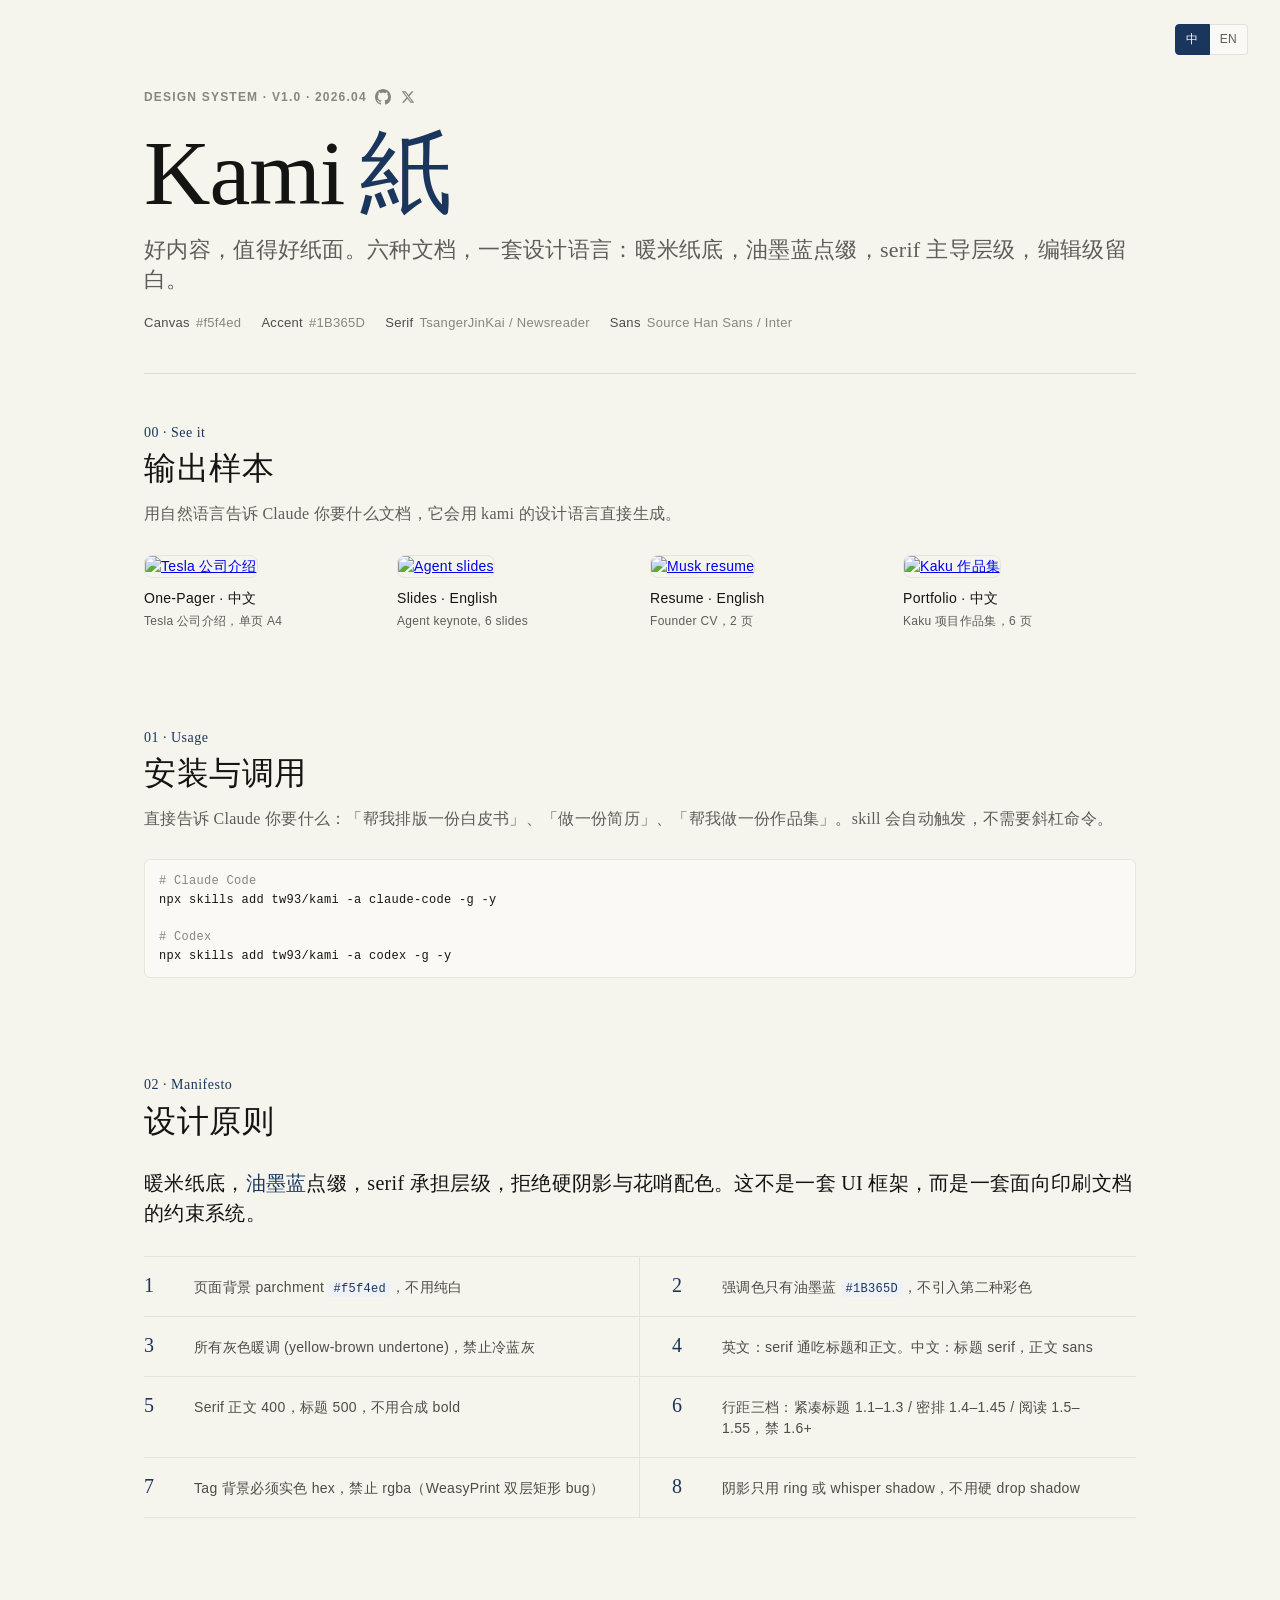
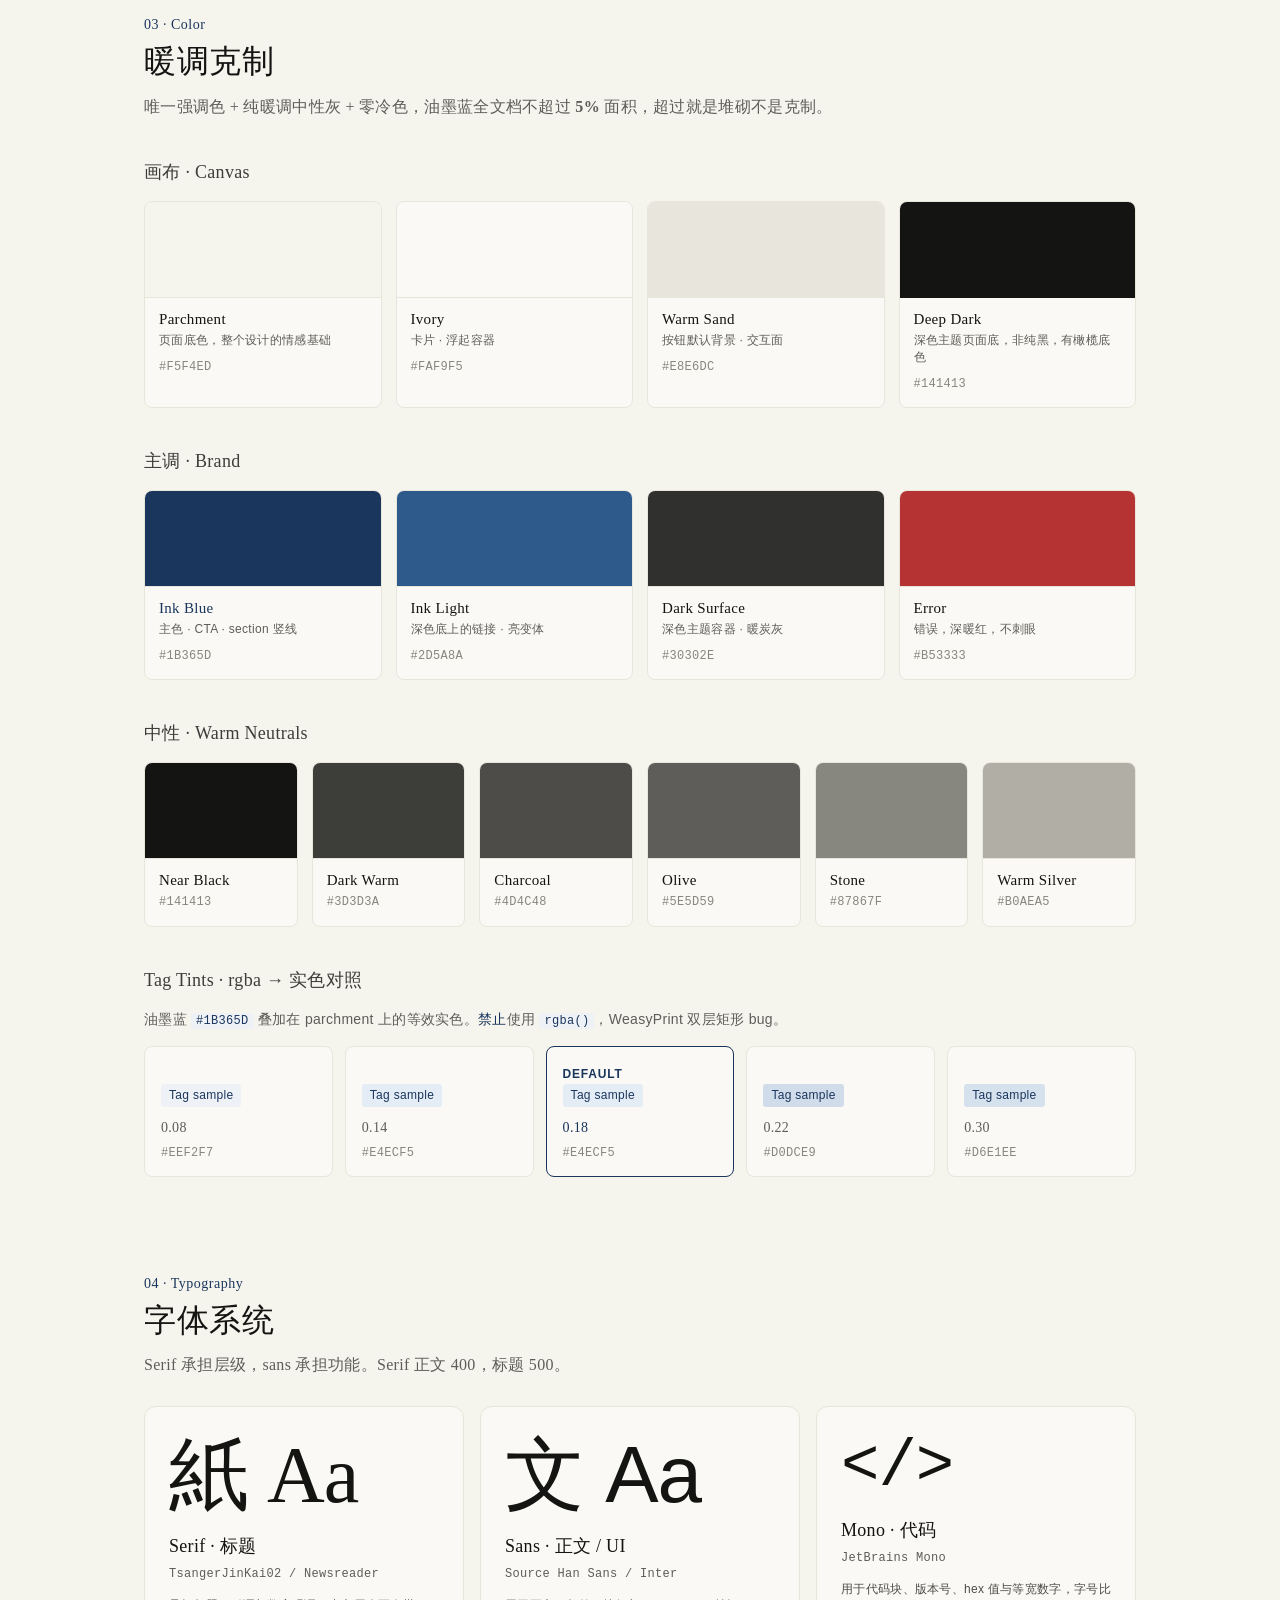
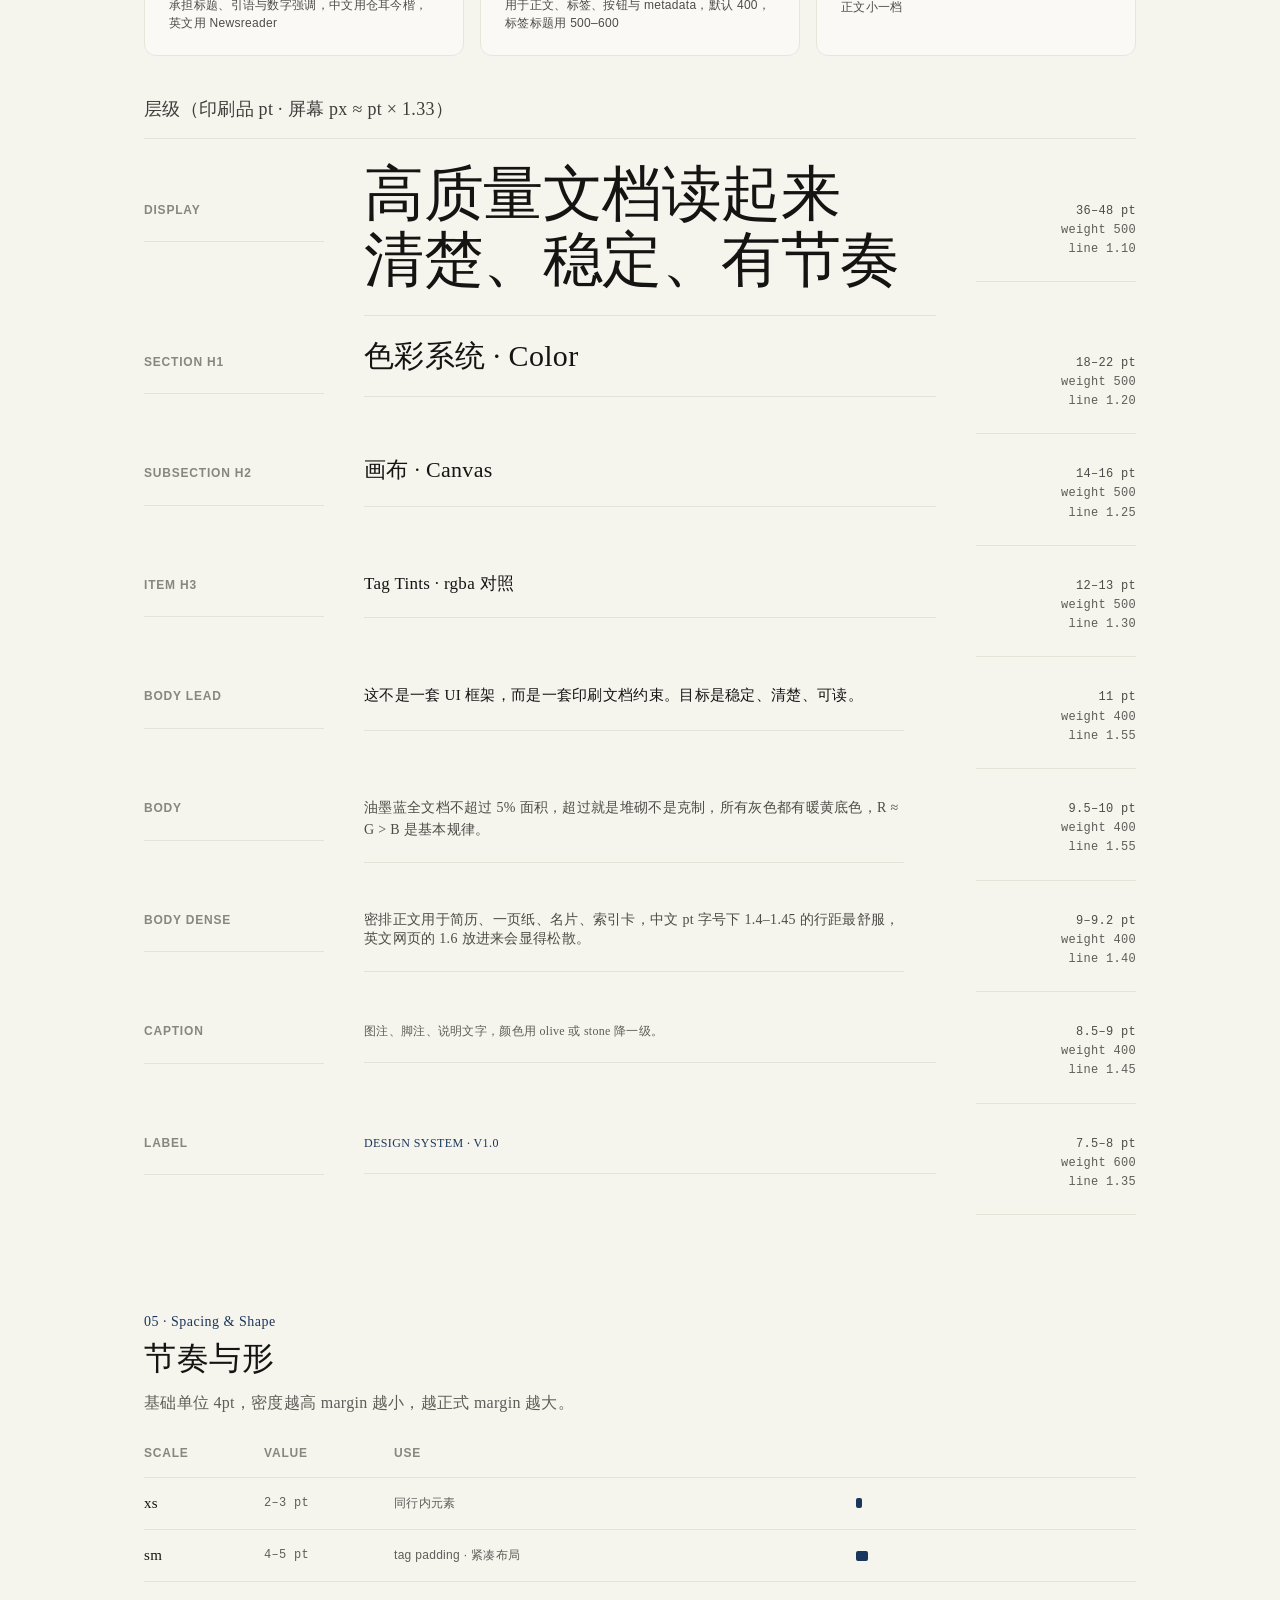
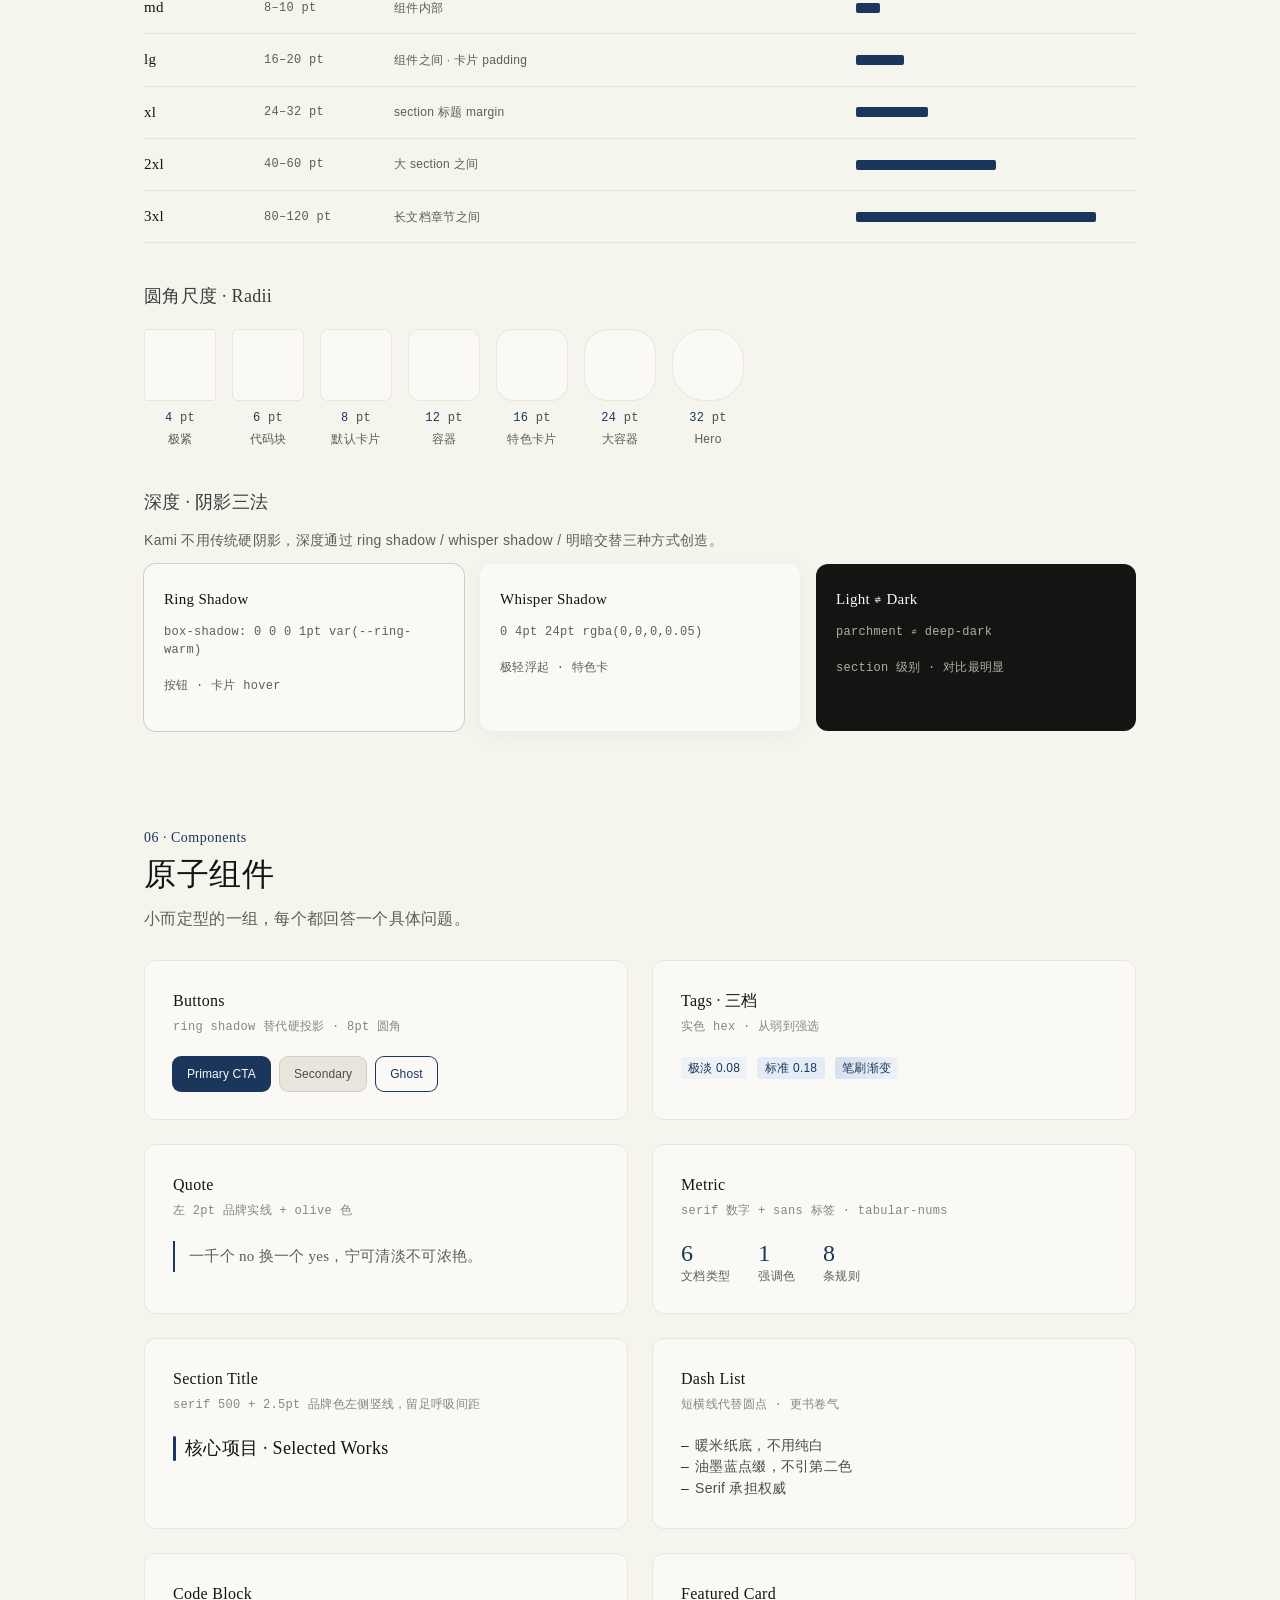
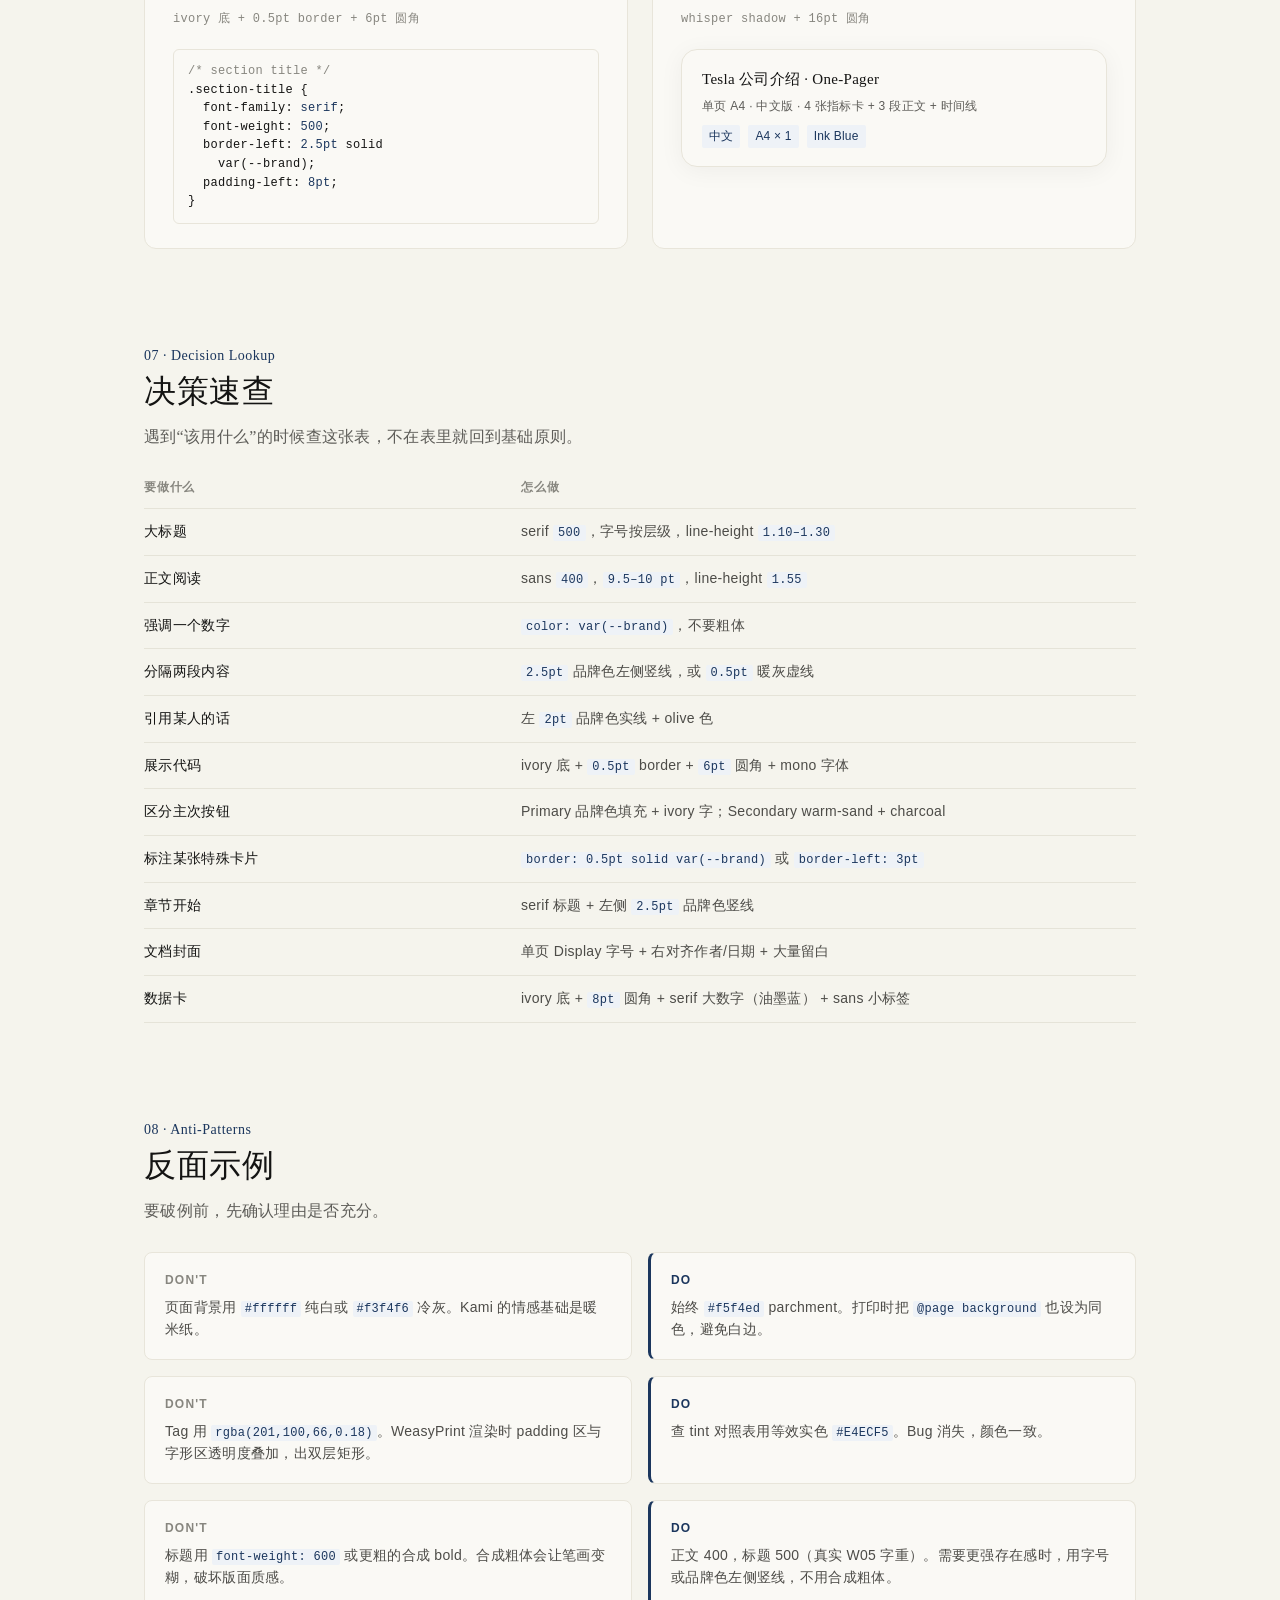
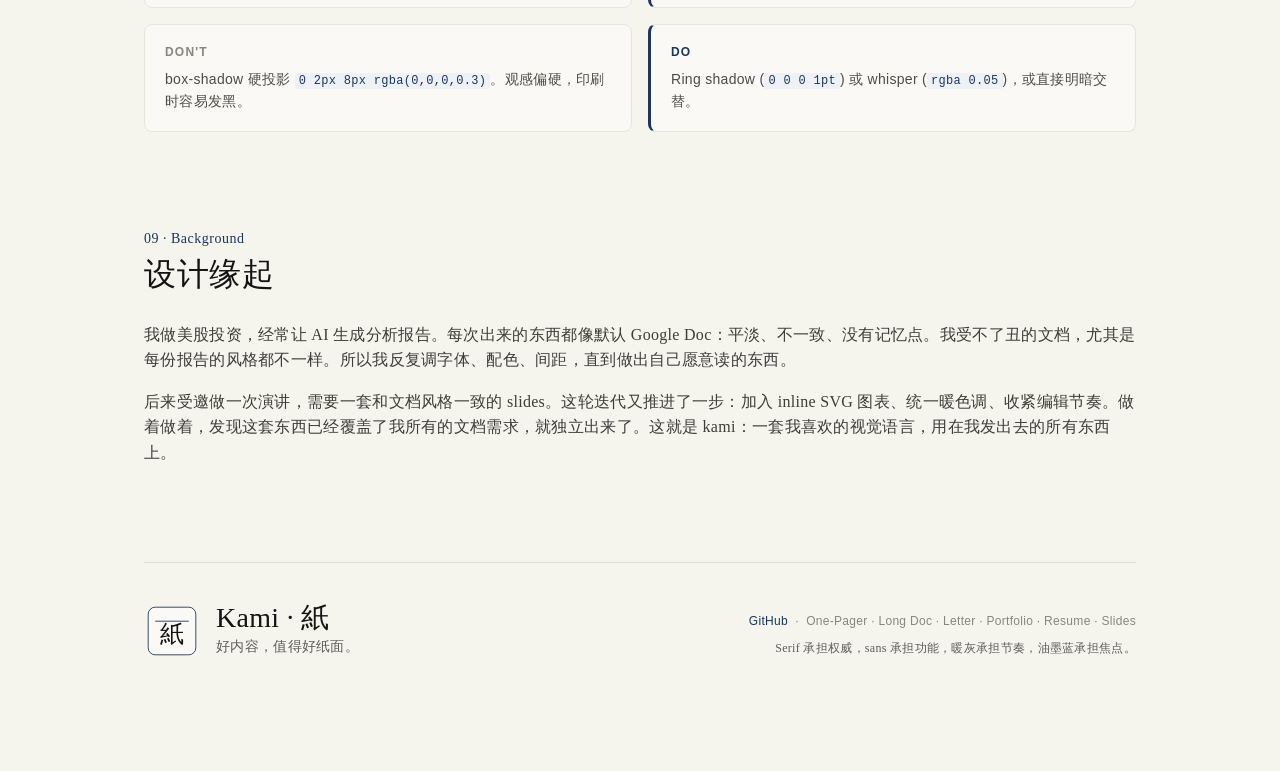
==== commit 58f09d27: "fix: merge rule 6 into single line with comma Replace period with comma before '禁 1.6+' to prevent a" ====
--- a/index.html
+++ b/index.html
@@ -4,7 +4,7 @@
   <meta charset="utf-8">
   <title>Kami · Design System</title>
   <meta name="viewport" content="width=device-width, initial-scale=1">
-  <meta name="description" content="Kami 紙: 温暖纸质感设计系统，用于专业文档排版。单一强调色，serif 主导层级，编辑级留白。">
+  <meta name="description" content="Kami 紙：温暖纸质感设计系统，用于专业文档排版。单一强调色，serif 主导层级，编辑级留白。">
   <link rel="icon" href="https://gw.alipayobjects.com/zos/k/vl/logo.svg" type="image/svg+xml">
   <link rel="stylesheet" href="./styles.css">
 </head>
@@ -30,7 +30,7 @@
       </span>
     </div>
     <h1>Kami<span class="cn">紙</span></h1>
-    <p class="tagline">好内容，值得好纸面。六种文档，一套设计语言: 暖米纸底，油墨蓝点缀，serif 主导层级，编辑级留白。</p>
+    <p class="tagline">好内容，值得好纸面。六种文档，一套设计语言：暖米纸底，油墨蓝点缀，serif 主导层级，编辑级留白。</p>
     <div class="hero-tokens">
       <span><b>Canvas</b>#f5f4ed</span>
       <span><b>Accent</b>#1B365D</span>
@@ -60,7 +60,7 @@
       <div class="demo-card">
         <a href="assets/demos/demo-musk-resume.pdf" target="_blank"><img src="assets/demos/demo-musk-resume.png" alt="Musk resume"></a>
         <p class="demo-title">Resume · English</p>
-        <p class="demo-desc">Founder CV, 2 pages strict</p>
+        <p class="demo-desc">Founder CV，2 页</p>
       </div>
       <div class="demo-card">
         <a href="assets/demos/demo-kaku.pdf" target="_blank"><img src="assets/demos/demo-kaku.png" alt="Kaku 作品集"></a>
@@ -75,7 +75,7 @@
     <div class="section-head">
       <p class="section-num">01 · Usage</p>
       <h2 class="section-title">安装与调用</h2>
-      <p class="section-lede">直接告诉 Claude 你要什么: "帮我排版一份白皮书"、"做一份简历"、"帮我做一份作品集"。skill 会自动触发，不需要斜杠命令。</p>
+      <p class="section-lede">直接告诉 Claude 你要什么：「帮我排版一份白皮书」、「做一份简历」、「帮我做一份作品集」。skill 会自动触发，不需要斜杠命令。</p>
     </div>
 <pre class="code"><span class="c"># Claude Code</span>
 npx skills add tw93/kami -a claude-code -g -y
@@ -88,16 +88,16 @@
   <section>
     <div class="section-head">
       <p class="section-num">02 · Manifesto</p>
-      <h2 class="section-title">设计宣言</h2>
-    </div>
-    <p class="manifesto">暖米纸底，<em>油墨蓝</em>点缀，serif 承担权威，拒绝硬阴影与花哨配色。这不是一套 UI 框架，是一套印刷品的审美约束。它相信：高质量的文档读起来像文学，不像仪表盘。</p>
+      <h2 class="section-title">设计原则</h2>
+    </div>
+    <p class="manifesto">暖米纸底，<em>油墨蓝</em>点缀，serif 承担层级，拒绝硬阴影与花哨配色。这不是一套 UI 框架，而是一套面向印刷文档的约束系统。</p>
     <ol class="rules">
       <li><span class="n">1</span><p>页面背景 parchment <code>#f5f4ed</code>，不用纯白</p></li>
       <li><span class="n">2</span><p>强调色只有油墨蓝 <code>#1B365D</code>，不引入第二种彩色</p></li>
       <li><span class="n">3</span><p>所有灰色暖调 (yellow-brown undertone)，禁止冷蓝灰</p></li>
-      <li><span class="n">4</span><p>英文: serif 通吃标题和正文。中文: 标题 serif，正文 sans</p></li>
-      <li><span class="n">5</span><p>Serif 字重固定 500，不用 bold。单一字重是设计语言的一部分</p></li>
-      <li><span class="n">6</span><p>行距三档：紧凑标题 1.1–1.3 / 密排 1.4–1.45 / 阅读 1.5–1.55。禁 1.6+</p></li>
+      <li><span class="n">4</span><p>英文：serif 通吃标题和正文。中文：标题 serif，正文 sans</p></li>
+      <li><span class="n">5</span><p>Serif 正文 400，标题 500，不用合成 bold</p></li>
+      <li><span class="n">6</span><p>行距三档：紧凑标题 1.1–1.3 / 密排 1.4–1.45 / 阅读 1.5–1.55，禁 1.6+</p></li>
       <li><span class="n">7</span><p>Tag 背景必须实色 hex，禁止 rgba（WeasyPrint 双层矩形 bug）</p></li>
       <li><span class="n">8</span><p>阴影只用 ring 或 whisper shadow，不用硬 drop shadow</p></li>
     </ol>
@@ -108,14 +108,14 @@
     <div class="section-head">
       <p class="section-num">03 · Color</p>
       <h2 class="section-title">暖调克制</h2>
-      <p class="section-lede">唯一强调色 + 纯暖调中性灰 + 零冷色。油墨蓝全文档不超过 <b>5%</b> 面积。超过就是堆砌，不是克制。</p>
+      <p class="section-lede">唯一强调色 + 纯暖调中性灰 + 零冷色，油墨蓝全文档不超过 <b>5%</b> 面积，超过就是堆砌不是克制。</p>
     </div>
 
     <h3 class="subhead">画布 · Canvas</h3>
     <div class="swatches">
       <div class="swatch"><div class="chip" style="background:#f5f4ed"></div><div class="info"><p class="name">Parchment</p><p class="role">页面底色，整个设计的情感基础</p><span class="hex">#F5F4ED</span></div></div>
-      <div class="swatch"><div class="chip" style="background:#faf9f5"></div><div class="info"><p class="name">Ivory</p><p class="role">卡片 / 浮起容器</p><span class="hex">#FAF9F5</span></div></div>
-      <div class="swatch"><div class="chip" style="background:#e8e6dc"></div><div class="info"><p class="name">Warm Sand</p><p class="role">按钮默认背景 / 交互面</p><span class="hex">#E8E6DC</span></div></div>
+      <div class="swatch"><div class="chip" style="background:#faf9f5"></div><div class="info"><p class="name">Ivory</p><p class="role">卡片 · 浮起容器</p><span class="hex">#FAF9F5</span></div></div>
+      <div class="swatch"><div class="chip" style="background:#e8e6dc"></div><div class="info"><p class="name">Warm Sand</p><p class="role">按钮默认背景 · 交互面</p><span class="hex">#E8E6DC</span></div></div>
       <div class="swatch dark"><div class="chip" style="background:#141413"></div><div class="info"><p class="name" style="color:var(--deep-dark)">Deep Dark</p><p class="role">深色主题页面底，非纯黑，有橄榄底色</p><span class="hex">#141413</span></div></div>
     </div>
 
@@ -153,7 +153,7 @@
     <div class="section-head">
       <p class="section-num">04 · Typography</p>
       <h2 class="section-title">字体系统</h2>
-      <p class="section-lede">Serif 承担权威，sans 承担功能。Serif 字重固定 500，单一字重是这套系统的签名式样。</p>
+      <p class="section-lede">Serif 承担层级，sans 承担功能。Serif 正文 400，标题 500。</p>
     </div>
 
     <div class="family-grid">
@@ -161,19 +161,19 @@
         <p class="glyph">紙 Aa</p>
         <p class="role">Serif · 标题</p>
         <p class="name">TsangerJinKai02 / Newsreader</p>
-        <p class="use">承担所有标题、引语与数字强调。固定字重 500，不用 bold。中文首选仓耳今楷，英文首选 Newsreader。</p>
+        <p class="use">承担标题、引语与数字强调，中文用仓耳今楷，英文用 Newsreader</p>
       </div>
       <div class="family sans">
         <p class="glyph">文 Aa</p>
         <p class="role">Sans · 正文 / UI</p>
         <p class="name">Source Han Sans / Inter</p>
-        <p class="use">正文、标签、按钮、metadata。默认 400，标签 / 标题用 500–600。Silicon Valley editorial stack。</p>
+        <p class="use">用于正文、标签、按钮与 metadata，默认 400，标签标题用 500–600</p>
       </div>
       <div class="family mono">
         <p class="glyph">&lt;/&gt;</p>
         <p class="role">Mono · 代码</p>
         <p class="name">JetBrains Mono</p>
-        <p class="use">代码块、版本号、hex 值、等宽数字。与 serif / sans 搭配时字号小一档。</p>
+        <p class="use">用于代码块、版本号、hex 值与等宽数字，字号比正文小一档</p>
       </div>
     </div>
 
@@ -182,42 +182,42 @@
 
       <div class="type-row">
         <div class="type-label">Display</div>
-        <div class="type-sample display">高质量文档读起来<br>像文学，不像仪表盘</div>
+        <div class="type-sample display">高质量文档读起来<br>清楚、稳定、有节奏</div>
         <div class="type-specs"><b>36–48 pt</b><br>weight 500<br>line 1.10</div>
       </div>
       <div class="type-row">
-        <div class="type-label">H1 Section</div>
+        <div class="type-label">Section H1</div>
         <div class="type-sample h1">色彩系统 · Color</div>
         <div class="type-specs"><b>18–22 pt</b><br>weight 500<br>line 1.20</div>
       </div>
       <div class="type-row">
-        <div class="type-label">H2 Subsection</div>
+        <div class="type-label">Subsection H2</div>
         <div class="type-sample h2">画布 · Canvas</div>
         <div class="type-specs"><b>14–16 pt</b><br>weight 500<br>line 1.25</div>
       </div>
       <div class="type-row">
-        <div class="type-label">H3 Item</div>
+        <div class="type-label">Item H3</div>
         <div class="type-sample h3">Tag Tints · rgba 对照</div>
         <div class="type-specs"><b>12–13 pt</b><br>weight 500<br>line 1.30</div>
       </div>
       <div class="type-row">
         <div class="type-label">Body Lead</div>
-        <div class="type-sample lede">这不是一套 UI 框架，是一套印刷品的审美约束。每条铁律的 trade-off 都是"与其多一个选择，不如少一个诱惑"。</div>
+        <div class="type-sample lede">这不是一套 UI 框架，而是一套印刷文档约束。目标是稳定、清楚、可读。</div>
         <div class="type-specs"><b>11 pt</b><br>weight 400<br>line 1.55</div>
       </div>
       <div class="type-row">
         <div class="type-label">Body</div>
-        <div class="type-sample body">油墨蓝全文档不超过 5% 面积。超过就是堆砌，不是克制。所有灰色都有暖黄底色，R ≈ G > B 是基本规律。</div>
+        <div class="type-sample body">油墨蓝全文档不超过 5% 面积，超过就是堆砌不是克制，所有灰色都有暖黄底色，R ≈ G > B 是基本规律。</div>
         <div class="type-specs"><b>9.5–10 pt</b><br>weight 400<br>line 1.55</div>
       </div>
       <div class="type-row">
         <div class="type-label">Body Dense</div>
-        <div class="type-sample dense">密排正文用于简历、一页纸、名片、索引卡。中文 pt 字号下，1.4–1.45 的行距最舒服；英文网页的 1.6 放进来会显得松散。</div>
+        <div class="type-sample dense">密排正文用于简历、一页纸、名片、索引卡，中文 pt 字号下 1.4–1.45 的行距最舒服，英文网页的 1.6 放进来会显得松散。</div>
         <div class="type-specs"><b>9–9.2 pt</b><br>weight 400<br>line 1.40</div>
       </div>
       <div class="type-row">
         <div class="type-label">Caption</div>
-        <div class="type-sample caption">图注、脚注、说明文字。颜色用 olive 或 stone 降一级。</div>
+        <div class="type-sample caption">图注、脚注、说明文字，颜色用 olive 或 stone 降一级。</div>
         <div class="type-specs"><b>8.5–9 pt</b><br>weight 400<br>line 1.45</div>
       </div>
       <div class="type-row">
@@ -234,7 +234,7 @@
     <div class="section-head">
       <p class="section-num">05 · Spacing &amp; Shape</p>
       <h2 class="section-title">节奏与形</h2>
-      <p class="section-lede">基础单位 4pt。密度越高 margin 越小，越正式 margin 越大。</p>
+      <p class="section-lede">基础单位 4pt，密度越高 margin 越小，越正式 margin 越大。</p>
     </div>
 
     <table class="space-table">
@@ -262,7 +262,7 @@
     </div>
 
     <h3 class="subhead">深度 · 阴影三法</h3>
-    <p style="font-size:14px; color: var(--olive); max-width: 720px; margin: 0 0 12px; line-height: 1.55;">Kami 不用传统硬阴影。深度通过 ring shadow / whisper shadow / 明暗交替 三种方式创造。</p>
+    <p style="font-size:14px; color: var(--olive); max-width: 720px; margin: 0 0 12px; line-height: 1.55;">Kami 不用传统硬阴影，深度通过 ring shadow / whisper shadow / 明暗交替三种方式创造。</p>
     <div class="shadow-row">
       <div class="shadow-demo sd-ring">
         <p class="t">Ring Shadow</p>
@@ -274,7 +274,7 @@
       </div>
       <div class="shadow-demo sd-alt">
         <p class="t">Light ⇌ Dark</p>
-        <p class="s">parchment ⇌ deep-dark<br>&nbsp;<br>section 级别 · 最戏剧化</p>
+        <p class="s">parchment ⇌ deep-dark<br>&nbsp;<br>section 级别 · 对比最明显</p>
       </div>
     </div>
   </section>
@@ -284,7 +284,7 @@
     <div class="section-head">
       <p class="section-num">06 · Components</p>
       <h2 class="section-title">原子组件</h2>
-      <p class="section-lede">小而定型的一组。每个都回答一个具体问题。</p>
+      <p class="section-lede">小而定型的一组，每个都回答一个具体问题。</p>
     </div>
 
     <div class="comp-grid">
@@ -312,7 +312,7 @@
       <div class="comp">
         <h4>Quote</h4>
         <p class="hint">左 2pt 品牌实线 + olive 色</p>
-        <blockquote class="quote">一千个 no 换一个 yes。宁可清淡不可浓艳。</blockquote>
+        <blockquote class="quote">一千个 no 换一个 yes，宁可清淡不可浓艳。</blockquote>
       </div>
 
       <div class="comp">
@@ -321,7 +321,7 @@
         <div class="metrics demo">
           <div class="metric"><span class="metric-value">6</span><span class="metric-label">文档类型</span></div>
           <div class="metric"><span class="metric-value">1</span><span class="metric-label">强调色</span></div>
-          <div class="metric"><span class="metric-value">8</span><span class="metric-label">条铁律</span></div>
+          <div class="metric"><span class="metric-value">8</span><span class="metric-label">条规则</span></div>
         </div>
       </div>
 
@@ -378,7 +378,7 @@
     <div class="section-head">
       <p class="section-num">07 · Decision Lookup</p>
       <h2 class="section-title">决策速查</h2>
-      <p class="section-lede">遇到"该用什么"的时候查这张表。不在表里 → 回到原则。</p>
+      <p class="section-lede">遇到“该用什么”的时候查这张表，不在表里就回到基础原则。</p>
     </div>
     <table class="decision">
       <tr><th>要做什么</th><th>怎么做</th></tr>
@@ -401,7 +401,7 @@
     <div class="section-head">
       <p class="section-num">08 · Anti-Patterns</p>
       <h2 class="section-title">反面示例</h2>
-      <p class="section-lede">违反铁律前，先想清楚是否真的要违反。</p>
+      <p class="section-lede">要破例前，先确认理由是否充分。</p>
     </div>
 
     <div class="anti">
@@ -425,16 +425,16 @@
 
       <div class="no">
         <h5>Don't</h5>
-        <p>标题用 <code>font-weight: 700</code> bold。Serif 500 是这套系统的签名，bold 会让版面浮躁。</p>
+        <p>标题用 <code>font-weight: 600</code> 或更粗的合成 bold。合成粗体会让笔画变糊，破坏版面质感。</p>
       </div>
       <div class="yes">
         <h5>Do</h5>
-        <p>Serif 固定 500。需要更强存在感用字号或品牌色左侧竖线，不加粗。</p>
+        <p>正文 400，标题 500（真实 W05 字重）。需要更强存在感时，用字号或品牌色左侧竖线，不用合成粗体。</p>
       </div>
 
       <div class="no">
         <h5>Don't</h5>
-        <p>box-shadow 硬投影 <code>0 2px 8px rgba(0,0,0,0.3)</code>。冷硬、SaaS 感、印刷会发黑。</p>
+        <p>box-shadow 硬投影 <code>0 2px 8px rgba(0,0,0,0.3)</code>。观感偏硬，印刷时容易发黑。</p>
       </div>
       <div class="yes">
         <h5>Do</h5>
@@ -450,8 +450,8 @@
       <h2 class="section-title">设计缘起</h2>
     </div>
     <div class="background-text">
-      <p>我做美股投资，经常让 AI 生成分析报告。每次出来的东西都像默认 Google Doc: 平淡、不一致、没有记忆点。我受不了丑的文档，尤其是每份报告的风格都不一样。所以我反复调字体、配色、间距，直到做出自己愿意读的东西。</p>
-      <p>后来受邀做一次演讲，需要一套和文档风格一致的 slides。这轮迭代又推进了一步: 加入 inline SVG 图表、统一暖色调、收紧编辑节奏。做着做着，发现这套东西已经覆盖了我所有的文档需求，就独立出来了。这就是 kami: 一套我喜欢的视觉语言，用在我发出去的所有东西上。</p>
+      <p>我做美股投资，经常让 AI 生成分析报告。每次出来的东西都像默认 Google Doc：平淡、不一致、没有记忆点。我受不了丑的文档，尤其是每份报告的风格都不一样。所以我反复调字体、配色、间距，直到做出自己愿意读的东西。</p>
+      <p>后来受邀做一次演讲，需要一套和文档风格一致的 slides。这轮迭代又推进了一步：加入 inline SVG 图表、统一暖色调、收紧编辑节奏。做着做着，发现这套东西已经覆盖了我所有的文档需求，就独立出来了。这就是 kami：一套我喜欢的视觉语言，用在我发出去的所有东西上。</p>
     </div>
   </section>
 
--- a/styles.css
+++ b/styles.css
@@ -65,6 +65,9 @@
 
     --ring-warm:    #d1cfc5;
     --ring-deep:    #c2c0b6;
+
+    /* Slide-scale spacing */
+    --slide-pad:    80px;
 
     --serif: "TsangerJinKai02", "Newsreader", "Source Han Serif SC", "Noto Serif CJK SC", "Songti SC", Georgia, serif;
     --sans: "Inter", "TsangerJinKai02", -apple-system, BlinkMacSystemFont, "Source Han Sans SC", "Noto Sans CJK SC", "PingFang SC", "Microsoft YaHei", Arial, sans-serif;
@@ -255,8 +258,8 @@
   /* ---------- Manifesto ---------- */
   .manifesto {
     font-family: var(--serif);
-    font-size: 24px;
-    line-height: 1.45;
+    font-size: 20px;
+    line-height: 1.5;
     color: var(--near-black);
     margin: 0 0 28px;
     font-weight: 500;
@@ -956,7 +959,7 @@
   .hero .tagline { font-size: 17px; }
   .hero-tokens { gap: 14px; margin-top: 14px; }
   .section-title { font-size: 24px; }
-  .manifesto { font-size: 19px; line-height: 1.5; }
+  .manifesto { font-size: 17px; line-height: 1.5; }
   .subhead { font-size: 16px; margin: 28px 0 12px; }
 
   /* Grids: single column */
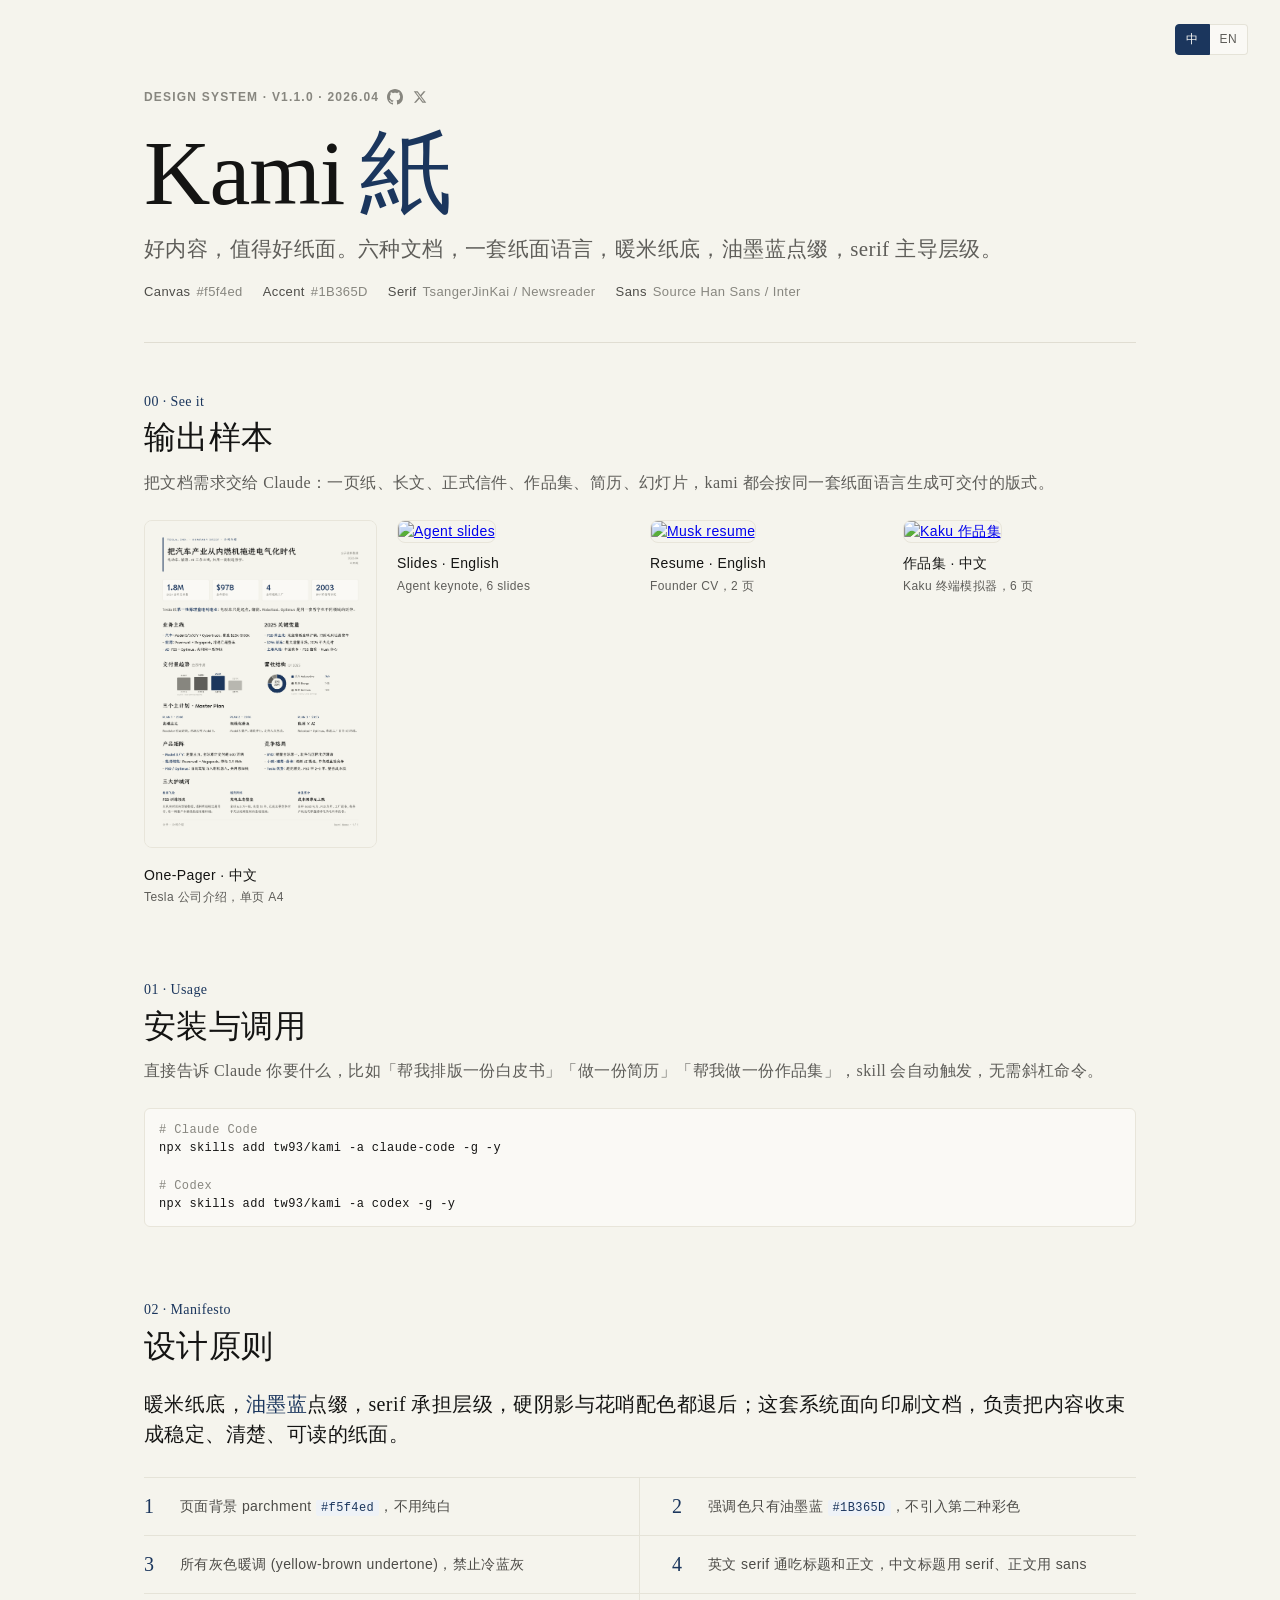
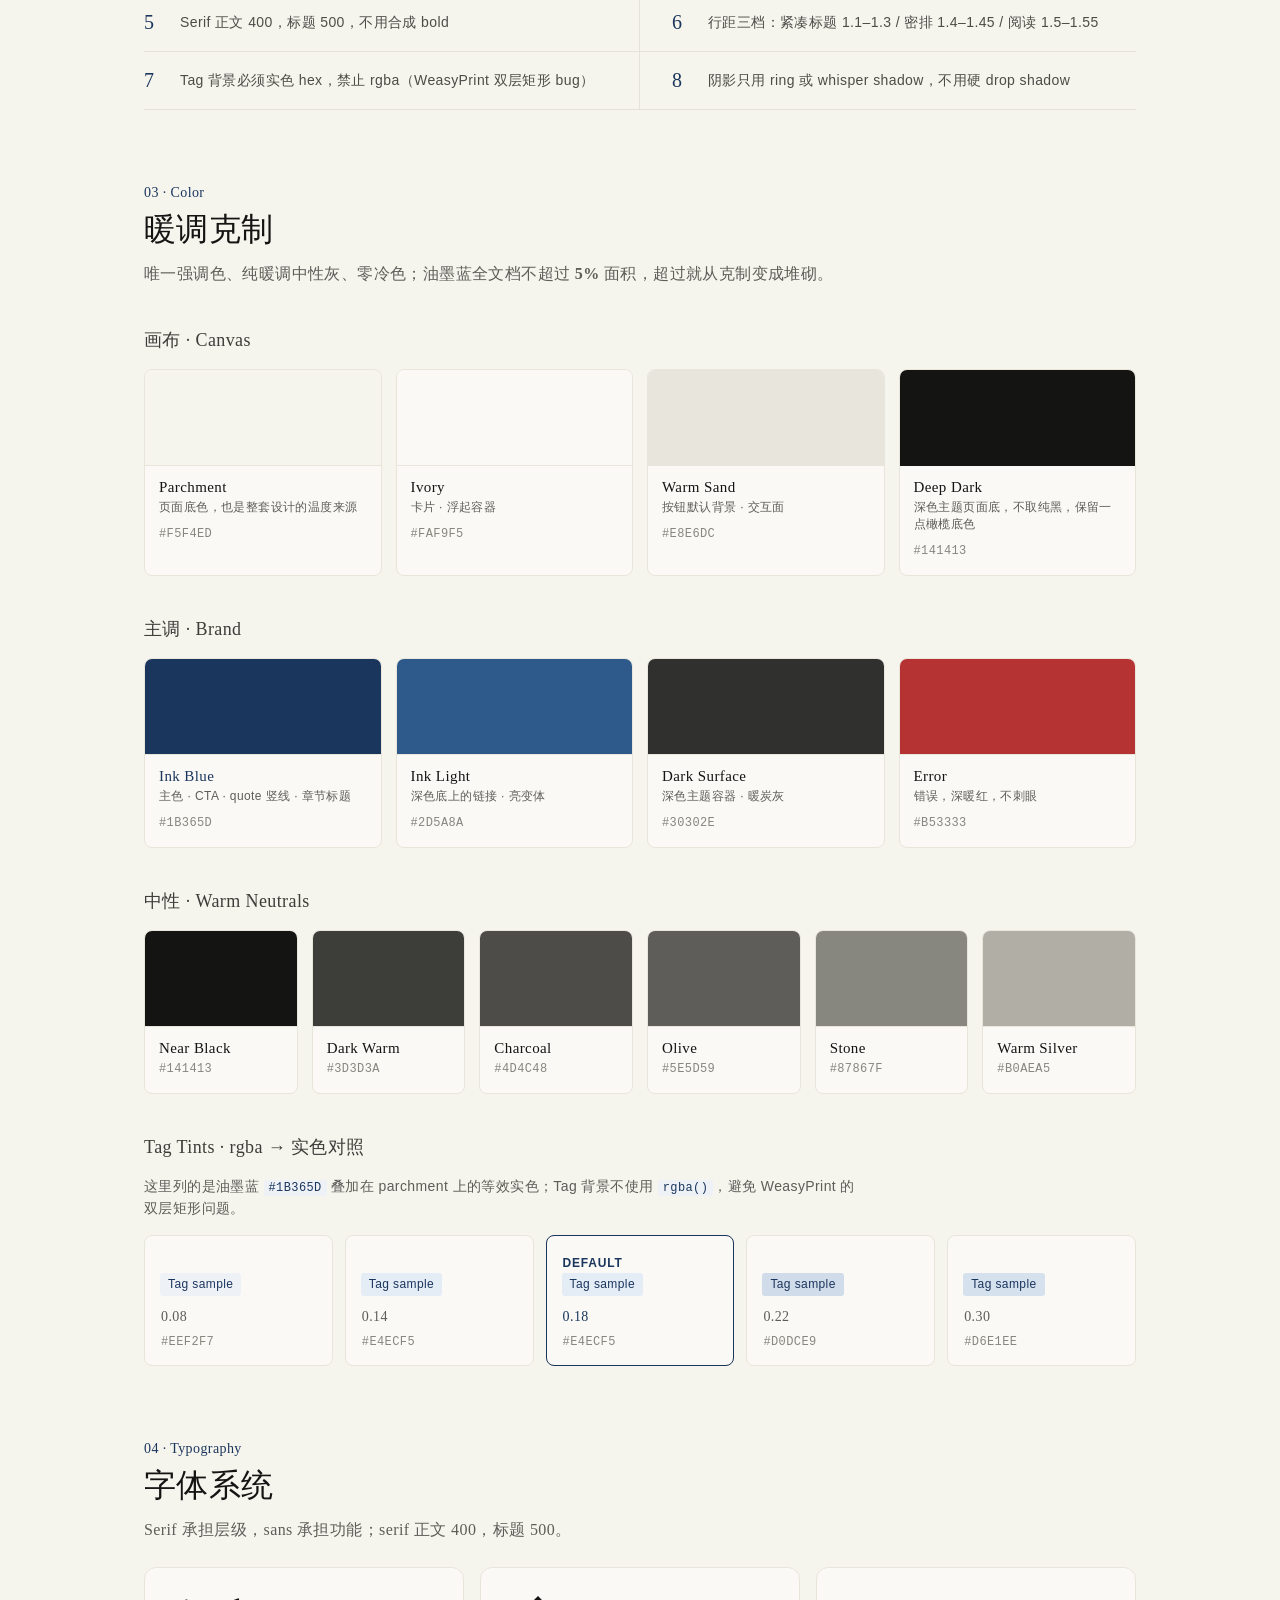
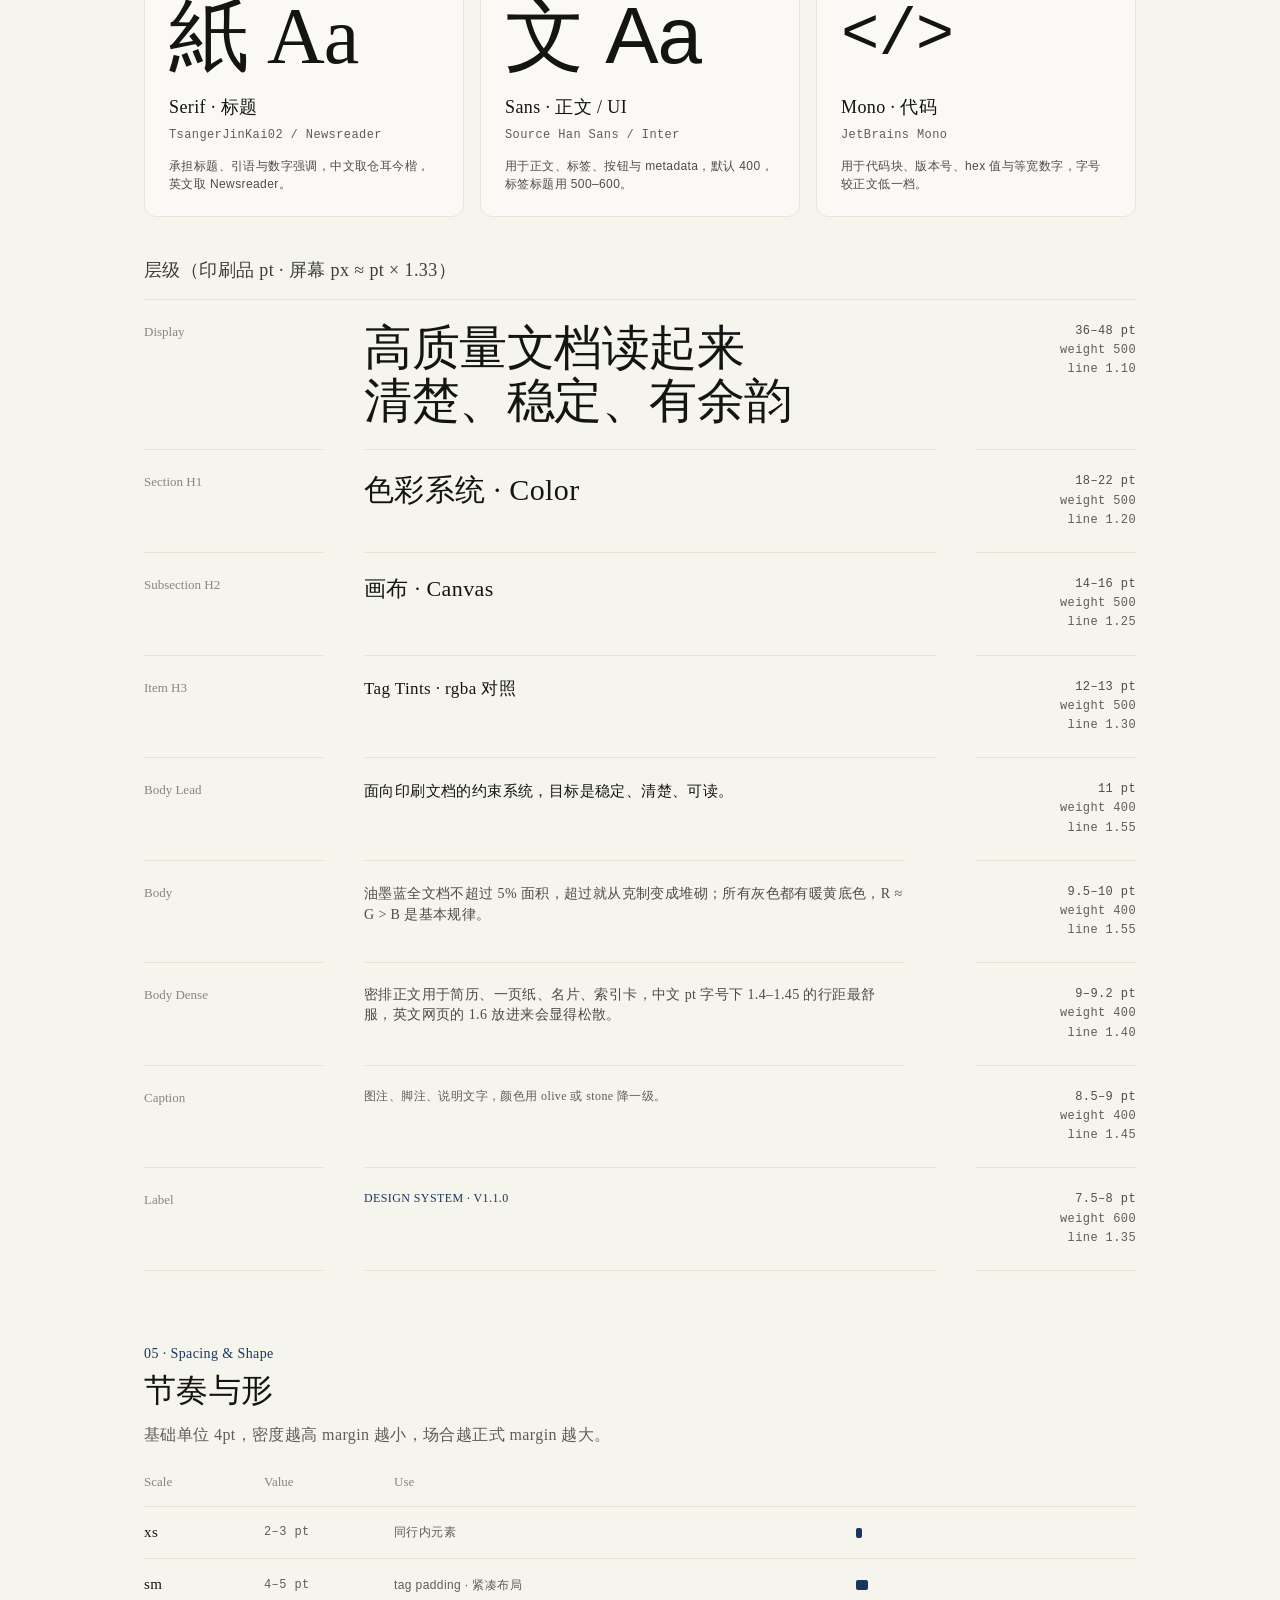
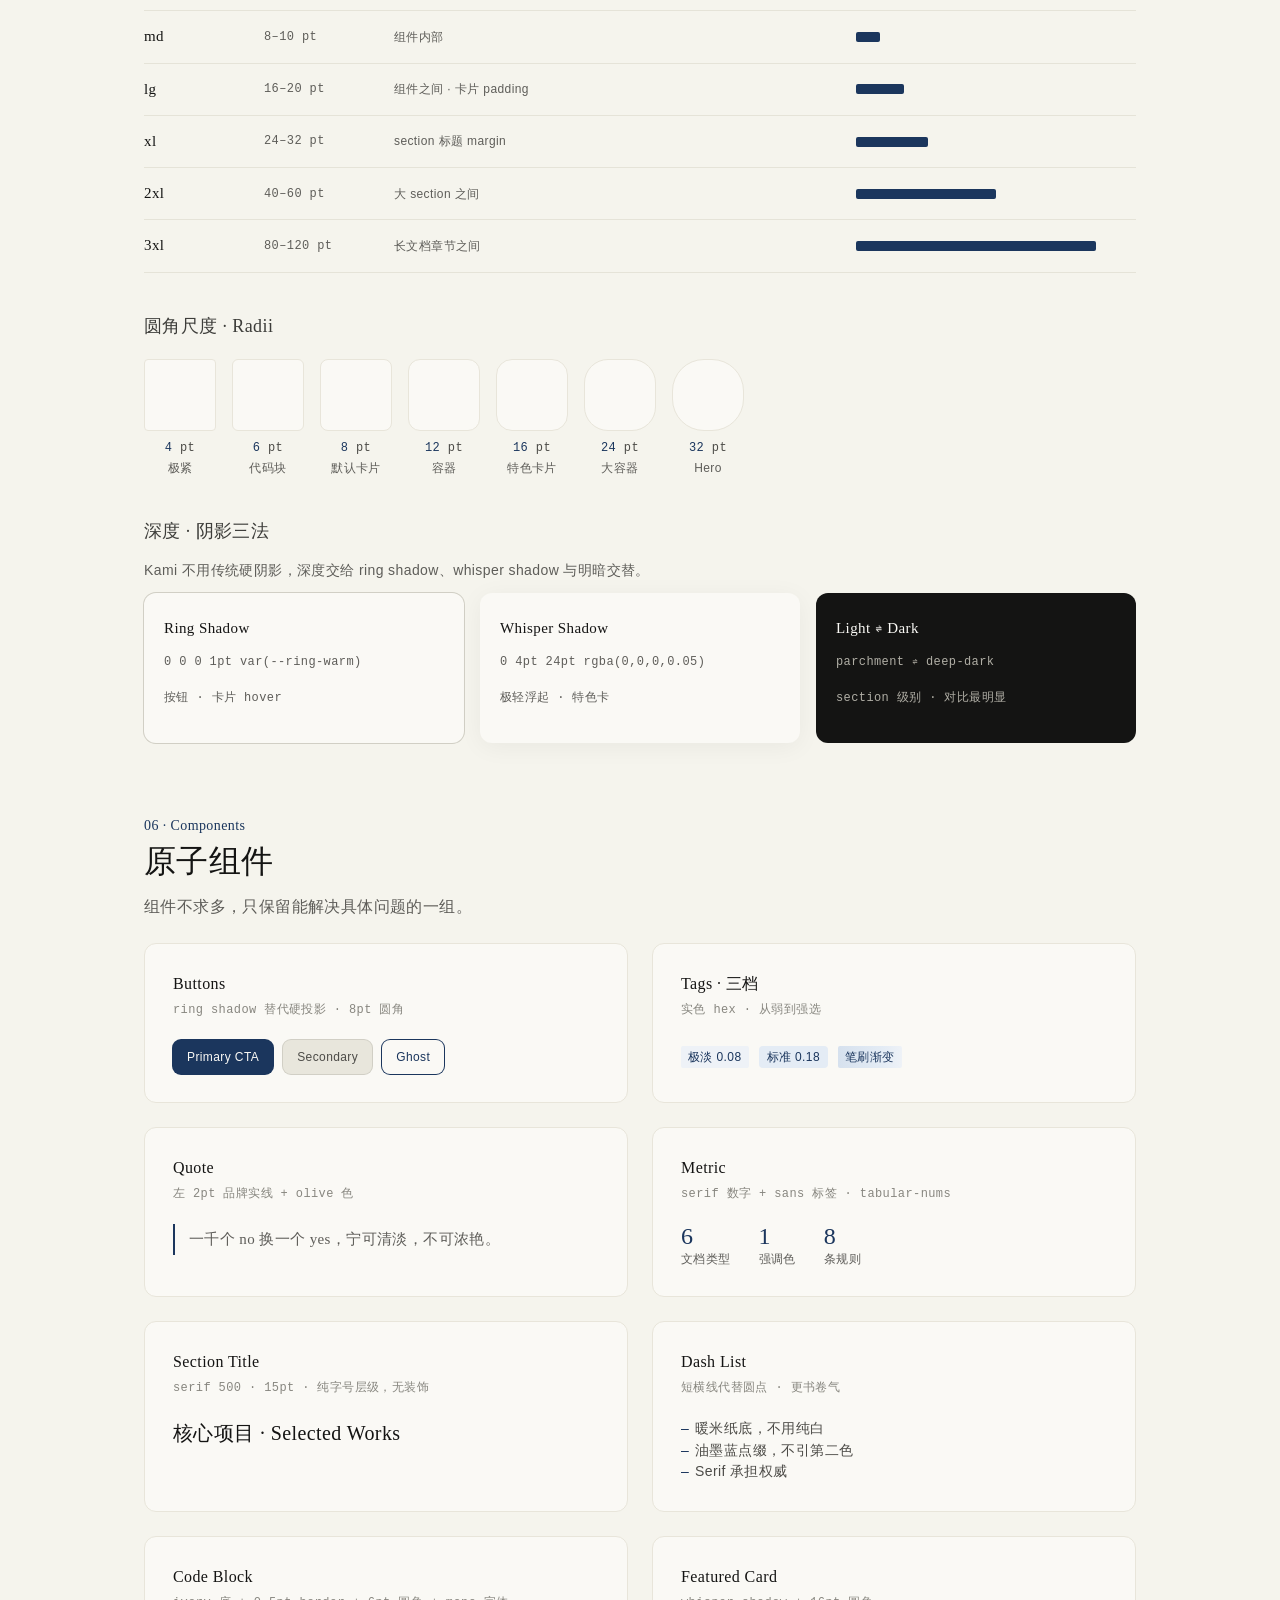
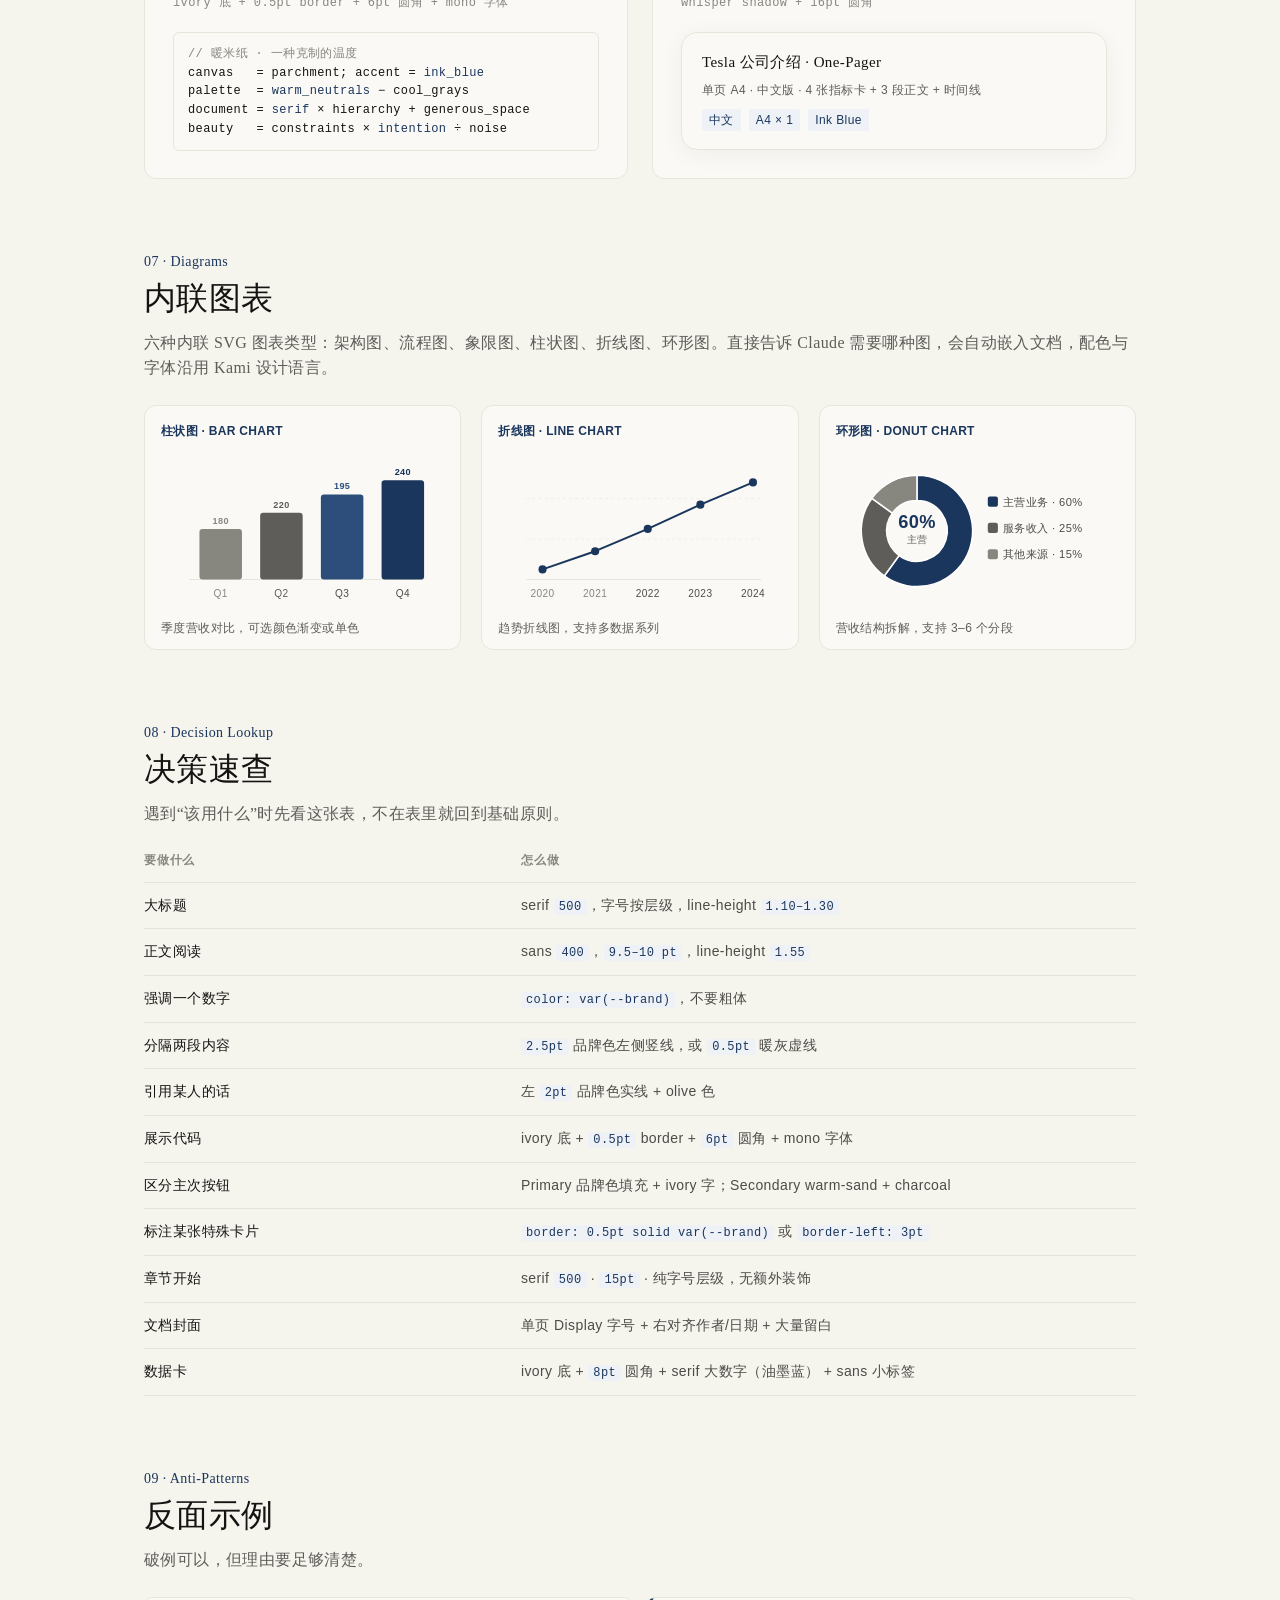
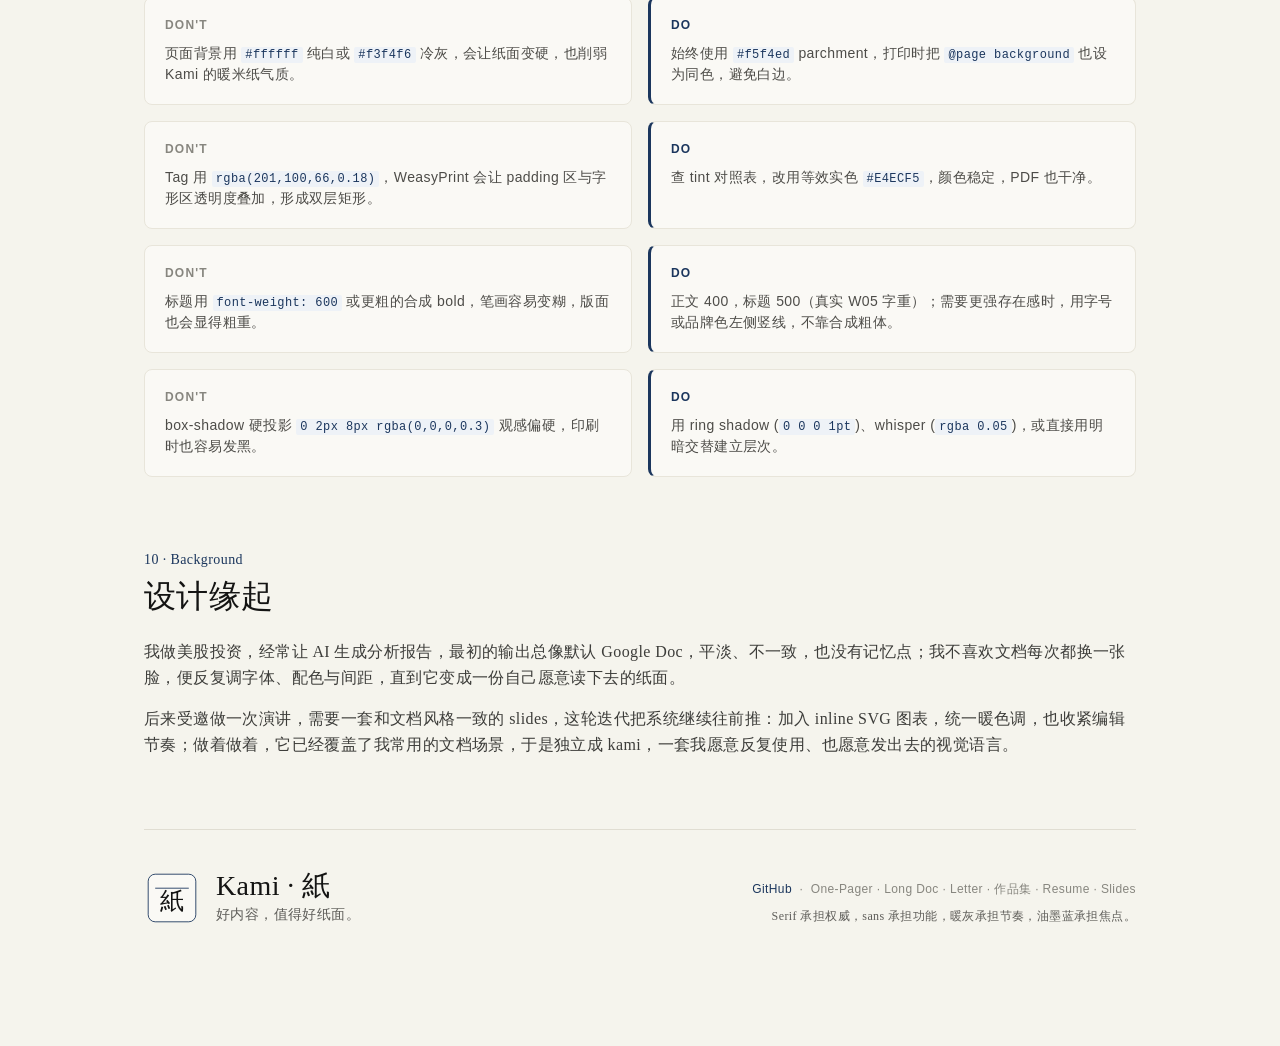
==== commit 7a5a8a32: "feat: add inline SVG diagram templates and polish Tesla demo layout - Add bar-chart, line-chart, don" ====
--- a/index.html
+++ b/index.html
@@ -4,7 +4,7 @@
   <meta charset="utf-8">
   <title>Kami · Design System</title>
   <meta name="viewport" content="width=device-width, initial-scale=1">
-  <meta name="description" content="Kami 紙：温暖纸质感设计系统，用于专业文档排版。单一强调色，serif 主导层级，编辑级留白。">
+  <meta name="description" content="Kami 紙：温暖纸质感的专业文档排版系统，以单一强调色、serif 层级与编辑级留白，收束成稳定的纸面。">
   <link rel="icon" href="https://gw.alipayobjects.com/zos/k/vl/logo.svg" type="image/svg+xml">
   <link rel="stylesheet" href="./styles.css">
 </head>
@@ -15,7 +15,7 @@
   <!-- ============ HERO ============ -->
   <header class="hero">
     <div class="eyebrow">
-      <span>Design System · v1.0<span class="eyebrow-date"> · 2026.04</span></span>
+      <span>Design System · v1.1.0<span class="eyebrow-date"> · 2026.04</span></span>
       <span class="hero-links">
         <a href="https://github.com/tw93/kami" target="_blank" rel="noopener" aria-label="GitHub">
           <svg width="16" height="16" viewBox="0 0 16 16" fill="currentColor">
@@ -30,7 +30,7 @@
       </span>
     </div>
     <h1>Kami<span class="cn">紙</span></h1>
-    <p class="tagline">好内容，值得好纸面。六种文档，一套设计语言：暖米纸底，油墨蓝点缀，serif 主导层级，编辑级留白。</p>
+    <p class="tagline">好内容，值得好纸面。六种文档，一套纸面语言，暖米纸底，油墨蓝点缀，serif 主导层级。</p>
     <div class="hero-tokens">
       <span><b>Canvas</b>#f5f4ed</span>
       <span><b>Accent</b>#1B365D</span>
@@ -44,7 +44,7 @@
     <div class="section-head">
       <p class="section-num">00 · See it</p>
       <h2 class="section-title">输出样本</h2>
-      <p class="section-lede">用自然语言告诉 Claude 你要什么文档，它会用 kami 的设计语言直接生成。</p>
+      <p class="section-lede">把文档需求交给 Claude：一页纸、长文、正式信件、作品集、简历、幻灯片，kami 都会按同一套纸面语言生成可交付的版式。</p>
     </div>
     <div class="demo-grid">
       <div class="demo-card">
@@ -64,8 +64,8 @@
       </div>
       <div class="demo-card">
         <a href="assets/demos/demo-kaku.pdf" target="_blank"><img src="assets/demos/demo-kaku.png" alt="Kaku 作品集"></a>
-        <p class="demo-title">Portfolio · 中文</p>
-        <p class="demo-desc">Kaku 项目作品集，6 页</p>
+        <p class="demo-title">作品集 · 中文</p>
+        <p class="demo-desc">Kaku 终端模拟器，6 页</p>
       </div>
     </div>
   </section>
@@ -75,7 +75,7 @@
     <div class="section-head">
       <p class="section-num">01 · Usage</p>
       <h2 class="section-title">安装与调用</h2>
-      <p class="section-lede">直接告诉 Claude 你要什么：「帮我排版一份白皮书」、「做一份简历」、「帮我做一份作品集」。skill 会自动触发，不需要斜杠命令。</p>
+      <p class="section-lede">直接告诉 Claude 你要什么，比如「帮我排版一份白皮书」「做一份简历」「帮我做一份作品集」，skill 会自动触发，无需斜杠命令。</p>
     </div>
 <pre class="code"><span class="c"># Claude Code</span>
 npx skills add tw93/kami -a claude-code -g -y
@@ -90,14 +90,14 @@
       <p class="section-num">02 · Manifesto</p>
       <h2 class="section-title">设计原则</h2>
     </div>
-    <p class="manifesto">暖米纸底，<em>油墨蓝</em>点缀，serif 承担层级，拒绝硬阴影与花哨配色。这不是一套 UI 框架，而是一套面向印刷文档的约束系统。</p>
+    <p class="manifesto">暖米纸底，<em>油墨蓝</em>点缀，serif 承担层级，硬阴影与花哨配色都退后；这套系统面向印刷文档，负责把内容收束成稳定、清楚、可读的纸面。</p>
     <ol class="rules">
       <li><span class="n">1</span><p>页面背景 parchment <code>#f5f4ed</code>，不用纯白</p></li>
       <li><span class="n">2</span><p>强调色只有油墨蓝 <code>#1B365D</code>，不引入第二种彩色</p></li>
       <li><span class="n">3</span><p>所有灰色暖调 (yellow-brown undertone)，禁止冷蓝灰</p></li>
-      <li><span class="n">4</span><p>英文：serif 通吃标题和正文。中文：标题 serif，正文 sans</p></li>
+      <li><span class="n">4</span><p>英文 serif 通吃标题和正文，中文标题用 serif、正文用 sans</p></li>
       <li><span class="n">5</span><p>Serif 正文 400，标题 500，不用合成 bold</p></li>
-      <li><span class="n">6</span><p>行距三档：紧凑标题 1.1–1.3 / 密排 1.4–1.45 / 阅读 1.5–1.55，禁 1.6+</p></li>
+      <li><span class="n">6</span><p>行距三档：紧凑标题 1.1–1.3 / 密排 1.4–1.45 / 阅读 1.5–1.55</p></li>
       <li><span class="n">7</span><p>Tag 背景必须实色 hex，禁止 rgba（WeasyPrint 双层矩形 bug）</p></li>
       <li><span class="n">8</span><p>阴影只用 ring 或 whisper shadow，不用硬 drop shadow</p></li>
     </ol>
@@ -108,20 +108,20 @@
     <div class="section-head">
       <p class="section-num">03 · Color</p>
       <h2 class="section-title">暖调克制</h2>
-      <p class="section-lede">唯一强调色 + 纯暖调中性灰 + 零冷色，油墨蓝全文档不超过 <b>5%</b> 面积，超过就是堆砌不是克制。</p>
+      <p class="section-lede">唯一强调色、纯暖调中性灰、零冷色；油墨蓝全文档不超过 <b>5%</b> 面积，超过就从克制变成堆砌。</p>
     </div>
 
     <h3 class="subhead">画布 · Canvas</h3>
     <div class="swatches">
-      <div class="swatch"><div class="chip" style="background:#f5f4ed"></div><div class="info"><p class="name">Parchment</p><p class="role">页面底色，整个设计的情感基础</p><span class="hex">#F5F4ED</span></div></div>
+      <div class="swatch"><div class="chip" style="background:#f5f4ed"></div><div class="info"><p class="name">Parchment</p><p class="role">页面底色，也是整套设计的温度来源</p><span class="hex">#F5F4ED</span></div></div>
       <div class="swatch"><div class="chip" style="background:#faf9f5"></div><div class="info"><p class="name">Ivory</p><p class="role">卡片 · 浮起容器</p><span class="hex">#FAF9F5</span></div></div>
       <div class="swatch"><div class="chip" style="background:#e8e6dc"></div><div class="info"><p class="name">Warm Sand</p><p class="role">按钮默认背景 · 交互面</p><span class="hex">#E8E6DC</span></div></div>
-      <div class="swatch dark"><div class="chip" style="background:#141413"></div><div class="info"><p class="name" style="color:var(--deep-dark)">Deep Dark</p><p class="role">深色主题页面底，非纯黑，有橄榄底色</p><span class="hex">#141413</span></div></div>
+      <div class="swatch dark"><div class="chip" style="background:#141413"></div><div class="info"><p class="name" style="color:var(--deep-dark)">Deep Dark</p><p class="role">深色主题页面底，不取纯黑，保留一点橄榄底色</p><span class="hex">#141413</span></div></div>
     </div>
 
     <h3 class="subhead">主调 · Brand</h3>
     <div class="swatches">
-      <div class="swatch brand"><div class="chip" style="background:#1B365D"></div><div class="info"><p class="name">Ink Blue</p><p class="role">主色 · CTA · section 竖线</p><span class="hex">#1B365D</span></div></div>
+      <div class="swatch brand"><div class="chip" style="background:#1B365D"></div><div class="info"><p class="name">Ink Blue</p><p class="role">主色 · CTA · quote 竖线 · 章节标题</p><span class="hex">#1B365D</span></div></div>
       <div class="swatch"><div class="chip" style="background:#2D5A8A"></div><div class="info"><p class="name">Ink Light</p><p class="role">深色底上的链接 · 亮变体</p><span class="hex">#2D5A8A</span></div></div>
       <div class="swatch"><div class="chip" style="background:#30302e"></div><div class="info"><p class="name" style="color:var(--deep-dark)">Dark Surface</p><p class="role">深色主题容器 · 暖炭灰</p><span class="hex">#30302E</span></div></div>
       <div class="swatch"><div class="chip" style="background:#b53333"></div><div class="info"><p class="name">Error</p><p class="role">错误，深暖红，不刺眼</p><span class="hex">#B53333</span></div></div>
@@ -138,7 +138,7 @@
     </div>
 
     <h3 class="subhead">Tag Tints · rgba → 实色对照</h3>
-    <p style="font-size:14px; color: var(--olive); max-width: 720px; margin: 0 0 16px; line-height: 1.55;">油墨蓝 <code style="font-family:var(--mono);font-size:12px;background:#EEF2F7;color:var(--brand);padding:1px 5px;border-radius:2px">#1B365D</code> 叠加在 parchment 上的等效实色。<b style="color:var(--brand);font-weight:500">禁止</b>使用 <code style="font-family:var(--mono);font-size:12px;background:#EEF2F7;color:var(--brand);padding:1px 5px;border-radius:2px">rgba()</code>，WeasyPrint 双层矩形 bug。</p>
+    <p style="font-size:14px; color: var(--olive); max-width: 720px; margin: 0 0 16px; line-height: 1.55;">这里列的是油墨蓝 <code style="font-family:var(--mono);font-size:12px;background:#EEF2F7;color:var(--brand);padding:1px 5px;border-radius:2px">#1B365D</code> 叠加在 parchment 上的等效实色；Tag 背景不使用 <code style="font-family:var(--mono);font-size:12px;background:#EEF2F7;color:var(--brand);padding:1px 5px;border-radius:2px">rgba()</code>，避免 WeasyPrint 的双层矩形问题。</p>
     <div class="tint-strip">
       <div class="tint"><span class="flag">&nbsp;</span><span class="sample" style="background:#EEF2F7">Tag sample</span><p class="opacity">0.08</p><span class="hex">#EEF2F7</span></div>
       <div class="tint"><span class="flag">&nbsp;</span><span class="sample" style="background:#E4ECF5">Tag sample</span><p class="opacity">0.14</p><span class="hex">#E4ECF5</span></div>
@@ -153,7 +153,7 @@
     <div class="section-head">
       <p class="section-num">04 · Typography</p>
       <h2 class="section-title">字体系统</h2>
-      <p class="section-lede">Serif 承担层级，sans 承担功能。Serif 正文 400，标题 500。</p>
+      <p class="section-lede">Serif 承担层级，sans 承担功能；serif 正文 400，标题 500。</p>
     </div>
 
     <div class="family-grid">
@@ -161,19 +161,19 @@
         <p class="glyph">紙 Aa</p>
         <p class="role">Serif · 标题</p>
         <p class="name">TsangerJinKai02 / Newsreader</p>
-        <p class="use">承担标题、引语与数字强调，中文用仓耳今楷，英文用 Newsreader</p>
+        <p class="use">承担标题、引语与数字强调，中文取仓耳今楷，英文取 Newsreader。</p>
       </div>
       <div class="family sans">
         <p class="glyph">文 Aa</p>
         <p class="role">Sans · 正文 / UI</p>
         <p class="name">Source Han Sans / Inter</p>
-        <p class="use">用于正文、标签、按钮与 metadata，默认 400，标签标题用 500–600</p>
+        <p class="use">用于正文、标签、按钮与 metadata，默认 400，标签标题用 500–600。</p>
       </div>
       <div class="family mono">
         <p class="glyph">&lt;/&gt;</p>
         <p class="role">Mono · 代码</p>
         <p class="name">JetBrains Mono</p>
-        <p class="use">用于代码块、版本号、hex 值与等宽数字，字号比正文小一档</p>
+        <p class="use">用于代码块、版本号、hex 值与等宽数字，字号较正文低一档。</p>
       </div>
     </div>
 
@@ -182,7 +182,7 @@
 
       <div class="type-row">
         <div class="type-label">Display</div>
-        <div class="type-sample display">高质量文档读起来<br>清楚、稳定、有节奏</div>
+        <div class="type-sample display">高质量文档读起来<br>清楚、稳定、有余韵</div>
         <div class="type-specs"><b>36–48 pt</b><br>weight 500<br>line 1.10</div>
       </div>
       <div class="type-row">
@@ -202,12 +202,12 @@
       </div>
       <div class="type-row">
         <div class="type-label">Body Lead</div>
-        <div class="type-sample lede">这不是一套 UI 框架，而是一套印刷文档约束。目标是稳定、清楚、可读。</div>
+        <div class="type-sample lede">面向印刷文档的约束系统，目标是稳定、清楚、可读。</div>
         <div class="type-specs"><b>11 pt</b><br>weight 400<br>line 1.55</div>
       </div>
       <div class="type-row">
         <div class="type-label">Body</div>
-        <div class="type-sample body">油墨蓝全文档不超过 5% 面积，超过就是堆砌不是克制，所有灰色都有暖黄底色，R ≈ G > B 是基本规律。</div>
+        <div class="type-sample body">油墨蓝全文档不超过 5% 面积，超过就从克制变成堆砌；所有灰色都有暖黄底色，R ≈ G > B 是基本规律。</div>
         <div class="type-specs"><b>9.5–10 pt</b><br>weight 400<br>line 1.55</div>
       </div>
       <div class="type-row">
@@ -222,7 +222,7 @@
       </div>
       <div class="type-row">
         <div class="type-label">Label</div>
-        <div class="type-sample label">Design System · v1.0</div>
+        <div class="type-sample label">Design System · v1.1.0</div>
         <div class="type-specs"><b>7.5–8 pt</b><br>weight 600<br>line 1.35</div>
       </div>
 
@@ -234,7 +234,7 @@
     <div class="section-head">
       <p class="section-num">05 · Spacing &amp; Shape</p>
       <h2 class="section-title">节奏与形</h2>
-      <p class="section-lede">基础单位 4pt，密度越高 margin 越小，越正式 margin 越大。</p>
+      <p class="section-lede">基础单位 4pt，密度越高 margin 越小，场合越正式 margin 越大。</p>
     </div>
 
     <table class="space-table">
@@ -262,11 +262,11 @@
     </div>
 
     <h3 class="subhead">深度 · 阴影三法</h3>
-    <p style="font-size:14px; color: var(--olive); max-width: 720px; margin: 0 0 12px; line-height: 1.55;">Kami 不用传统硬阴影，深度通过 ring shadow / whisper shadow / 明暗交替三种方式创造。</p>
+    <p style="font-size:14px; color: var(--olive); max-width: 720px; margin: 0 0 12px; line-height: 1.55;">Kami 不用传统硬阴影，深度交给 ring shadow、whisper shadow 与明暗交替。</p>
     <div class="shadow-row">
       <div class="shadow-demo sd-ring">
         <p class="t">Ring Shadow</p>
-        <p class="s">box-shadow: 0 0 0 1pt var(--ring-warm)<br>&nbsp;<br>按钮 · 卡片 hover</p>
+        <p class="s">0 0 0 1pt var(--ring-warm)<br>&nbsp;<br>按钮 · 卡片 hover</p>
       </div>
       <div class="shadow-demo sd-whisper">
         <p class="t">Whisper Shadow</p>
@@ -284,7 +284,7 @@
     <div class="section-head">
       <p class="section-num">06 · Components</p>
       <h2 class="section-title">原子组件</h2>
-      <p class="section-lede">小而定型的一组，每个都回答一个具体问题。</p>
+      <p class="section-lede">组件不求多，只保留能解决具体问题的一组。</p>
     </div>
 
     <div class="comp-grid">
@@ -312,7 +312,7 @@
       <div class="comp">
         <h4>Quote</h4>
         <p class="hint">左 2pt 品牌实线 + olive 色</p>
-        <blockquote class="quote">一千个 no 换一个 yes，宁可清淡不可浓艳。</blockquote>
+        <blockquote class="quote">一千个 no 换一个 yes，宁可清淡，不可浓艳。</blockquote>
       </div>
 
       <div class="comp">
@@ -327,7 +327,7 @@
 
       <div class="comp">
         <h4>Section Title</h4>
-        <p class="hint">serif 500 + 2.5pt 品牌色左侧竖线，留足呼吸间距</p>
+        <p class="hint">serif 500 · 15pt · 纯字号层级，无装饰</p>
         <div class="demo">
           <span class="sample-section-title">核心项目 · Selected Works</span>
         </div>
@@ -345,15 +345,12 @@
 
       <div class="comp">
         <h4>Code Block</h4>
-        <p class="hint">ivory 底 + 0.5pt border + 6pt 圆角</p>
-<pre class="code"><span class="c">/* section title */</span>
-.section-title {
-  font-family: <span class="k">serif</span>;
-  font-weight: <span class="k">500</span>;
-  border-left: <span class="k">2.5pt</span> solid
-    var(--brand);
-  padding-left: <span class="k">8pt</span>;
-}</pre>
+        <p class="hint">ivory 底 + 0.5pt border + 6pt 圆角 + mono 字体</p>
+<pre class="code"><span class="c">// 暖米纸 · 一种克制的温度</span>
+canvas   = parchment; accent = <span class="k">ink_blue</span>
+palette  = <span class="k">warm_neutrals</span> − cool_grays
+document = <span class="k">serif</span> × hierarchy + generous_space
+beauty   = constraints × <span class="k">intention</span> ÷ noise</pre>
       </div>
 
       <div class="comp">
@@ -373,12 +370,92 @@
     </div>
   </section>
 
+  <!-- ============ 05b DIAGRAMS ============ -->
+  <section>
+    <div class="section-head">
+      <p class="section-num">07 · Diagrams</p>
+      <h2 class="section-title">内联图表</h2>
+      <p class="section-lede">六种内联 SVG 图表类型：架构图、流程图、象限图、柱状图、折线图、环形图。直接告诉 Claude 需要哪种图，会自动嵌入文档，配色与字体沿用 Kami 设计语言。</p>
+    </div>
+    <div class="chart-showcase">
+      <!-- Bar chart -->
+      <div class="chart-card">
+        <div class="chart-label">柱状图 · Bar Chart</div>
+        <svg viewBox="0 0 280 160" xmlns="http://www.w3.org/2000/svg">
+          <line x1="28" y1="128" x2="260" y2="128" stroke="#e8e6dc" stroke-width="1"/>
+          <rect x="38" y="78" width="42" height="50" rx="3" fill="#87867f"/>
+          <rect x="98" y="62" width="42" height="66" rx="3" fill="#5e5d59"/>
+          <rect x="158" y="44" width="42" height="84" rx="3" fill="#2d4e7a"/>
+          <rect x="218" y="30" width="42" height="98" rx="3" fill="#1B365D"/>
+          <text x="59" y="145" text-anchor="middle" font-size="10" font-family="Inter,Arial,sans-serif" fill="#87867f">Q1</text>
+          <text x="119" y="145" text-anchor="middle" font-size="10" font-family="Inter,Arial,sans-serif" fill="#5e5d59">Q2</text>
+          <text x="179" y="145" text-anchor="middle" font-size="10" font-family="Inter,Arial,sans-serif" fill="#4d4c48">Q3</text>
+          <text x="239" y="145" text-anchor="middle" font-size="10" font-family="Inter,Arial,sans-serif" fill="#4d4c48">Q4</text>
+          <text x="59" y="73" text-anchor="middle" font-size="9" font-weight="600" font-family="Inter,Arial,sans-serif" fill="#87867f">180</text>
+          <text x="119" y="57" text-anchor="middle" font-size="9" font-weight="600" font-family="Inter,Arial,sans-serif" fill="#5e5d59">220</text>
+          <text x="179" y="39" text-anchor="middle" font-size="9" font-weight="600" font-family="Inter,Arial,sans-serif" fill="#2d4e7a">195</text>
+          <text x="239" y="25" text-anchor="middle" font-size="9" font-weight="600" font-family="Inter,Arial,sans-serif" fill="#1B365D">240</text>
+        </svg>
+        <p class="chart-caption">季度营收对比，可选颜色渐变或单色</p>
+      </div>
+      <!-- Line chart -->
+      <div class="chart-card">
+        <div class="chart-label">折线图 · Line Chart</div>
+        <svg viewBox="0 0 280 160" xmlns="http://www.w3.org/2000/svg">
+          <line x1="28" y1="128" x2="260" y2="128" stroke="#e8e6dc" stroke-width="1"/>
+          <line x1="28" y1="88" x2="260" y2="88" stroke="#e8e6dc" stroke-width="0.5" stroke-dasharray="3,3"/>
+          <line x1="28" y1="48" x2="260" y2="48" stroke="#e8e6dc" stroke-width="0.5" stroke-dasharray="3,3"/>
+          <polyline points="44,118 96,100 148,78 200,54 252,32" fill="none" stroke="#1B365D" stroke-width="2" stroke-linejoin="round"/>
+          <circle cx="44" cy="118" r="4" fill="#1B365D"/>
+          <circle cx="96" cy="100" r="4" fill="#1B365D"/>
+          <circle cx="148" cy="78" r="4" fill="#1B365D"/>
+          <circle cx="200" cy="54" r="4" fill="#1B365D"/>
+          <circle cx="252" cy="32" r="4" fill="#1B365D"/>
+          <text x="44" y="145" text-anchor="middle" font-size="10" font-family="Inter,Arial,sans-serif" fill="#87867f">2020</text>
+          <text x="96" y="145" text-anchor="middle" font-size="10" font-family="Inter,Arial,sans-serif" fill="#87867f">2021</text>
+          <text x="148" y="145" text-anchor="middle" font-size="10" font-family="Inter,Arial,sans-serif" fill="#4d4c48">2022</text>
+          <text x="200" y="145" text-anchor="middle" font-size="10" font-family="Inter,Arial,sans-serif" fill="#4d4c48">2023</text>
+          <text x="252" y="145" text-anchor="middle" font-size="10" font-family="Inter,Arial,sans-serif" fill="#4d4c48">2024</text>
+        </svg>
+        <p class="chart-caption">趋势折线图，支持多数据系列</p>
+      </div>
+      <!-- Donut chart -->
+      <div class="chart-card">
+        <div class="chart-label">环形图 · Donut Chart</div>
+        <svg viewBox="0 0 280 160" xmlns="http://www.w3.org/2000/svg">
+          <!-- 60% segment: -90° → 126° (large-arc=1) -->
+          <!-- R=55, r=30, cx=80, cy=80 -->
+          <!-- At -90°: (80,25). At 126°: cos(126°)=-0.5878, sin(126°)=0.8090: x=80+55*(-0.5878)=47.7,y=80+55*0.8090=124.5 -->
+          <!-- inner: at -90°: (80,50). At 126°: x=80+30*(-0.5878)=62.4, y=80+30*0.8090=104.3 -->
+          <path d="M 80,25 A 55,55 0 1,1 47.7,124.5 L 62.4,104.3 A 30,30 0 1,0 80,50 Z" fill="#1B365D" stroke="white" stroke-width="1.5"/>
+          <!-- 25% segment: 126° → 216° -->
+          <!-- cos(216°)=-0.8090, sin(216°)=-0.5878: x=80+55*(-0.8090)=35.5,y=80+55*(-0.5878)=47.7 -->
+          <!-- inner: x=80+30*(-0.8090)=55.7, y=80+30*(-0.5878)=62.4 -->
+          <path d="M 47.7,124.5 A 55,55 0 0,1 35.5,47.7 L 55.7,62.4 A 30,30 0 0,0 62.4,104.3 Z" fill="#5e5d59" stroke="white" stroke-width="1.5"/>
+          <!-- 15% segment: 216° → 270° -->
+          <path d="M 35.5,47.7 A 55,55 0 0,1 80,25 L 80,50 A 30,30 0 0,0 55.7,62.4 Z" fill="#87867f" stroke="white" stroke-width="1.5"/>
+          <!-- Center -->
+          <text x="80" y="77" text-anchor="middle" font-size="18" font-weight="600" font-family="Inter,Arial,sans-serif" fill="#1B365D">60%</text>
+          <text x="80" y="92" text-anchor="middle" font-size="10" font-family="Inter,Arial,sans-serif" fill="#5e5d59">主营</text>
+          <!-- Legend -->
+          <rect x="150" y="46" width="10" height="10" rx="2" fill="#1B365D"/>
+          <text x="165" y="55" font-size="11" font-family="Inter,Arial,sans-serif" fill="#4d4c48">主营业务 · 60%</text>
+          <rect x="150" y="72" width="10" height="10" rx="2" fill="#5e5d59"/>
+          <text x="165" y="81" font-size="11" font-family="Inter,Arial,sans-serif" fill="#4d4c48">服务收入 · 25%</text>
+          <rect x="150" y="98" width="10" height="10" rx="2" fill="#87867f"/>
+          <text x="165" y="107" font-size="11" font-family="Inter,Arial,sans-serif" fill="#4d4c48">其他来源 · 15%</text>
+        </svg>
+        <p class="chart-caption">营收结构拆解，支持 3–6 个分段</p>
+      </div>
+    </div>
+  </section>
+
   <!-- ============ 05 DECISION TABLE ============ -->
   <section>
     <div class="section-head">
-      <p class="section-num">07 · Decision Lookup</p>
+      <p class="section-num">08 · Decision Lookup</p>
       <h2 class="section-title">决策速查</h2>
-      <p class="section-lede">遇到“该用什么”的时候查这张表，不在表里就回到基础原则。</p>
+      <p class="section-lede">遇到“该用什么”时先看这张表，不在表里就回到基础原则。</p>
     </div>
     <table class="decision">
       <tr><th>要做什么</th><th>怎么做</th></tr>
@@ -390,7 +467,7 @@
       <tr><td class="task">展示代码</td><td class="how">ivory 底 + <code>0.5pt</code> border + <code>6pt</code> 圆角 + mono 字体</td></tr>
       <tr><td class="task">区分主次按钮</td><td class="how">Primary 品牌色填充 + ivory 字；Secondary warm-sand + charcoal</td></tr>
       <tr><td class="task">标注某张特殊卡片</td><td class="how"><code>border: 0.5pt solid var(--brand)</code> 或 <code>border-left: 3pt</code></td></tr>
-      <tr><td class="task">章节开始</td><td class="how">serif 标题 + 左侧 <code>2.5pt</code> 品牌色竖线</td></tr>
+      <tr><td class="task">章节开始</td><td class="how">serif <code>500</code> · <code>15pt</code> · 纯字号层级，无额外装饰</td></tr>
       <tr><td class="task">文档封面</td><td class="how">单页 Display 字号 + 右对齐作者/日期 + 大量留白</td></tr>
       <tr><td class="task">数据卡</td><td class="how">ivory 底 + <code>8pt</code> 圆角 + serif 大数字（油墨蓝） + sans 小标签</td></tr>
     </table>
@@ -399,46 +476,46 @@
   <!-- ============ 06 ANTI ============ -->
   <section>
     <div class="section-head">
-      <p class="section-num">08 · Anti-Patterns</p>
+      <p class="section-num">09 · Anti-Patterns</p>
       <h2 class="section-title">反面示例</h2>
-      <p class="section-lede">要破例前，先确认理由是否充分。</p>
+      <p class="section-lede">破例可以，但理由要足够清楚。</p>
     </div>
 
     <div class="anti">
       <div class="no">
         <h5>Don't</h5>
-        <p>页面背景用 <code>#ffffff</code> 纯白或 <code>#f3f4f6</code> 冷灰。Kami 的情感基础是暖米纸。</p>
+        <p>页面背景用 <code>#ffffff</code> 纯白或 <code>#f3f4f6</code> 冷灰，会让纸面变硬，也削弱 Kami 的暖米纸气质。</p>
       </div>
       <div class="yes">
         <h5>Do</h5>
-        <p>始终 <code>#f5f4ed</code> parchment。打印时把 <code>@page background</code> 也设为同色，避免白边。</p>
+        <p>始终使用 <code>#f5f4ed</code> parchment，打印时把 <code>@page background</code> 也设为同色，避免白边。</p>
       </div>
 
       <div class="no">
         <h5>Don't</h5>
-        <p>Tag 用 <code>rgba(201,100,66,0.18)</code>。WeasyPrint 渲染时 padding 区与字形区透明度叠加，出双层矩形。</p>
+        <p>Tag 用 <code>rgba(201,100,66,0.18)</code>，WeasyPrint 会让 padding 区与字形区透明度叠加，形成双层矩形。</p>
       </div>
       <div class="yes">
         <h5>Do</h5>
-        <p>查 tint 对照表用等效实色 <code>#E4ECF5</code>。Bug 消失，颜色一致。</p>
+        <p>查 tint 对照表，改用等效实色 <code>#E4ECF5</code>，颜色稳定，PDF 也干净。</p>
       </div>
 
       <div class="no">
         <h5>Don't</h5>
-        <p>标题用 <code>font-weight: 600</code> 或更粗的合成 bold。合成粗体会让笔画变糊，破坏版面质感。</p>
+        <p>标题用 <code>font-weight: 600</code> 或更粗的合成 bold，笔画容易变糊，版面也会显得粗重。</p>
       </div>
       <div class="yes">
         <h5>Do</h5>
-        <p>正文 400，标题 500（真实 W05 字重）。需要更强存在感时，用字号或品牌色左侧竖线，不用合成粗体。</p>
+        <p>正文 400，标题 500（真实 W05 字重）；需要更强存在感时，用字号或品牌色左侧竖线，不靠合成粗体。</p>
       </div>
 
       <div class="no">
         <h5>Don't</h5>
-        <p>box-shadow 硬投影 <code>0 2px 8px rgba(0,0,0,0.3)</code>。观感偏硬，印刷时容易发黑。</p>
+        <p>box-shadow 硬投影 <code>0 2px 8px rgba(0,0,0,0.3)</code> 观感偏硬，印刷时也容易发黑。</p>
       </div>
       <div class="yes">
         <h5>Do</h5>
-        <p>Ring shadow (<code>0 0 0 1pt</code>) 或 whisper (<code>rgba 0.05</code>)，或直接明暗交替。</p>
+        <p>用 ring shadow (<code>0 0 0 1pt</code>)、whisper (<code>rgba 0.05</code>)，或直接用明暗交替建立层次。</p>
       </div>
     </div>
   </section>
@@ -446,12 +523,12 @@
   <!-- ============ 09 BACKGROUND ============ -->
   <section>
     <div class="section-head">
-      <p class="section-num">09 · Background</p>
+      <p class="section-num">10 · Background</p>
       <h2 class="section-title">设计缘起</h2>
     </div>
     <div class="background-text">
-      <p>我做美股投资，经常让 AI 生成分析报告。每次出来的东西都像默认 Google Doc：平淡、不一致、没有记忆点。我受不了丑的文档，尤其是每份报告的风格都不一样。所以我反复调字体、配色、间距，直到做出自己愿意读的东西。</p>
-      <p>后来受邀做一次演讲，需要一套和文档风格一致的 slides。这轮迭代又推进了一步：加入 inline SVG 图表、统一暖色调、收紧编辑节奏。做着做着，发现这套东西已经覆盖了我所有的文档需求，就独立出来了。这就是 kami：一套我喜欢的视觉语言，用在我发出去的所有东西上。</p>
+      <p>我做美股投资，经常让 AI 生成分析报告，最初的输出总像默认 Google Doc，平淡、不一致，也没有记忆点；我不喜欢文档每次都换一张脸，便反复调字体、配色与间距，直到它变成一份自己愿意读下去的纸面。</p>
+      <p>后来受邀做一次演讲，需要一套和文档风格一致的 slides，这轮迭代把系统继续往前推：加入 inline SVG 图表，统一暖色调，也收紧编辑节奏；做着做着，它已经覆盖了我常用的文档场景，于是独立成 kami，一套我愿意反复使用、也愿意发出去的视觉语言。</p>
     </div>
   </section>
 
@@ -469,7 +546,7 @@
       </div>
     </div>
     <div class="colophon">
-      <div><a href="https://github.com/tw93/kami" style="color:var(--brand); text-decoration:none; font-weight:500;">GitHub</a>&nbsp;&nbsp;·&nbsp;&nbsp;One-Pager · Long Doc · Letter · Portfolio · Resume · Slides</div>
+      <div><a href="https://github.com/tw93/kami" style="color:var(--brand); text-decoration:none; font-weight:500;">GitHub</a>&nbsp;&nbsp;·&nbsp;&nbsp;One-Pager · Long Doc · Letter · 作品集 · Resume · Slides</div>
       <div style="margin-top:8px; color: var(--olive); font-family: var(--serif);">
         Serif 承担权威，sans 承担功能，暖灰承担节奏，油墨蓝承担焦点。
       </div>
--- a/styles.css
+++ b/styles.css
@@ -140,10 +140,12 @@
     font-family: var(--sans);
     font-size: 14px;
     line-height: 1.55;
-    letter-spacing: 0.3px;
+    letter-spacing: 0.4px;
     -webkit-font-smoothing: antialiased;
     -moz-osx-font-smoothing: grayscale;
   }
+  html[lang="en"] body { letter-spacing: 0; }
+  html[lang="en"] .section-title { letter-spacing: -0.3px; }
 
   .page {
     max-width: 1120px;
@@ -219,21 +221,21 @@
   .hero .tagline {
     font-family: var(--serif);
     font-weight: 500;
-    font-size: 22px;
+    font-size: 21px;
     line-height: 1.35;
     color: var(--olive);
     margin: 0;
   }
 
   /* ---------- Section ---------- */
-  section { margin-bottom: 96px; }
-  .section-head { margin-bottom: 28px; }
+  section { margin-bottom: 72px; }
+  .section-head { margin-bottom: 24px; }
   .section-num {
     font-family: var(--serif);
     font-weight: 500;
     font-size: 14px;
     color: var(--brand);
-    letter-spacing: 0.5px;
+    letter-spacing: 0.4px;
     margin: 0 0 6px;
   }
   .section-title {
@@ -243,8 +245,8 @@
     line-height: 1.2;
     color: var(--near-black);
     margin: 0;
-    display: inline-block;
-    letter-spacing: 0.5px;
+    display: block;
+    letter-spacing: 0.4px;
   }
   .section-lede {
     font-family: var(--serif);
@@ -280,11 +282,11 @@
   }
   .rules li {
     display: grid;
-    grid-template-columns: 36px 1fr;
-    gap: 14px;
+    grid-template-columns: 32px 1fr;
+    gap: 4px;
     padding: 18px 24px 18px 0;
     border-bottom: 1px solid var(--border-soft);
-    align-items: baseline;
+    align-items: start;
   }
   .rules li:nth-child(odd) { padding-right: 32px; border-right: 1px solid var(--border-soft); padding-left: 0; }
   .rules li:nth-child(even) { padding-left: 32px; }
@@ -294,6 +296,7 @@
     font-size: 20px;
     color: var(--brand);
     line-height: 1;
+    padding-top: 0;
   }
   .rules p {
     margin: 0;
@@ -322,6 +325,10 @@
     border-radius: 8px;
     background: var(--ivory);
     overflow: hidden;
+    transition: box-shadow 0.2s;
+  }
+  .swatch:hover {
+    box-shadow: 0 4px 24px rgba(0,0,0,0.05);
   }
   .swatch .chip {
     height: 96px;
@@ -348,7 +355,7 @@
     font-family: var(--mono);
     font-size: 12px;
     color: var(--stone);
-    letter-spacing: 0.3px;
+    letter-spacing: 0.4px;
   }
   .swatch.brand .name { color: var(--brand); }
   .swatch.dark .chip { border-bottom-color: var(--deep-dark); }
@@ -381,7 +388,8 @@
     color: var(--brand);
     padding: 2px 8px;
     border-radius: 3px;
-    letter-spacing: 0.3px;
+    letter-spacing: 0.4px;
+    margin-left: -1px;
     margin-bottom: 10px;
   }
   .tint .opacity {
@@ -422,16 +430,15 @@
   .type-row > * {
     padding: 22px 0;
     border-bottom: 1px solid var(--border-soft);
-    align-self: baseline;
+    align-self: stretch;
   }
   .type-label {
-    font-family: var(--sans);
-    font-size: 12px;
-    font-weight: 600;
-    letter-spacing: 0.8px;
-    text-transform: uppercase;
+    font-family: var(--serif);
+    font-size: 13px;
+    font-weight: 500;
+    letter-spacing: 0;
     color: var(--stone);
-    padding-top: 30px !important;
+    padding-top: 22px;
   }
   .type-specs {
     font-family: var(--mono);
@@ -439,12 +446,12 @@
     color: var(--olive);
     line-height: 1.6;
     text-align: right;
-    padding-top: 30px !important;
+    padding-top: 22px;
   }
   .type-specs b { color: var(--charcoal); font-weight: 500; }
   .type-sample.display {
     font-family: var(--serif); font-weight: 500;
-    font-size: 60px; line-height: 1.1; color: var(--near-black);
+    font-size: 48px; line-height: 1.1; color: var(--near-black);
     letter-spacing: -0.5px;
   }
   .type-sample.h1 {
@@ -497,6 +504,10 @@
     border: 1px solid var(--border-cream);
     border-radius: 12px;
     padding: 28px 24px 22px;
+    transition: box-shadow 0.2s;
+  }
+  .family:hover {
+    box-shadow: 0 4px 24px rgba(0,0,0,0.05);
   }
   .family .glyph {
     font-weight: 500;
@@ -505,6 +516,9 @@
     color: var(--near-black);
     margin: 0 0 18px;
     letter-spacing: -1px;
+    height: 80px;
+    display: flex;
+    align-items: center;
   }
   .family.serif .glyph { font-family: var(--serif); }
   .family.sans .glyph { font-family: var(--sans); }
@@ -543,11 +557,10 @@
     vertical-align: middle;
   }
   .space-table th {
-    font-family: var(--sans);
-    font-size: 12px;
-    font-weight: 600;
-    letter-spacing: 0.8px;
-    text-transform: uppercase;
+    font-family: var(--serif);
+    font-size: 13px;
+    font-weight: 500;
+    letter-spacing: 0;
     color: var(--stone);
     padding-top: 0;
   }
@@ -597,12 +610,20 @@
     display: grid;
     grid-template-columns: repeat(2, 1fr);
     gap: 24px;
+    align-items: stretch;
   }
   .comp {
     background: var(--ivory);
     border: 1px solid var(--border-cream);
     border-radius: 12px;
     padding: 28px 28px 24px;
+    transition: box-shadow 0.2s;
+    display: flex;
+    flex-direction: column;
+    min-width: 0;
+  }
+  .comp:hover {
+    box-shadow: 0 4px 24px rgba(0,0,0,0.05);
   }
   .comp h4 {
     font-family: var(--serif);
@@ -617,7 +638,7 @@
     font-family: var(--mono);
     margin: 0 0 20px;
   }
-  .comp .demo { margin-bottom: 4px; }
+  .comp .demo { margin-bottom: 4px; flex: 1; }
 
   /* Buttons */
   .btn {
@@ -629,7 +650,7 @@
     border-radius: 8px;
     cursor: pointer;
     user-select: none;
-    letter-spacing: 0.1px;
+    letter-spacing: 0.4px;
   }
   .btn-primary {
     background: var(--brand);
@@ -656,7 +677,7 @@
     padding: 2px 7px;
     border-radius: 2px;
     color: var(--brand);
-    letter-spacing: 0.2px;
+    letter-spacing: 0.4px;
   }
   .tag.calm { background: #EEF2F7; }
   .tag.standard { background: #E4ECF5; border-radius: 4px; padding: 2px 8px; }
@@ -698,25 +719,13 @@
     color: var(--olive);
   }
 
-  /* Section title inline sample */
+  /* Section title inline sample: size-led hierarchy, no decoration */
   .sample-section-title {
     font-family: var(--serif);
     font-weight: 500;
-    font-size: 18px;
-    color: var(--near-black);
-    display: inline-block;
-    position: relative;
-    padding-left: 12px;
-  }
-  .sample-section-title::before {
-    content: "";
-    position: absolute;
-    left: 0;
-    top: 1px;
-    bottom: 1px;
-    width: 3px;
-    background: var(--brand);
-    border-radius: 2px;
+    font-size: 20px;
+    color: var(--near-black);
+    display: block;
   }
 
   /* Code block */
@@ -765,6 +774,10 @@
     border-radius: 12px;
     padding: 24px 20px;
     min-height: 110px;
+    transition: box-shadow 0.2s;
+  }
+  .shadow-demo:hover {
+    box-shadow: 0 4px 24px rgba(0,0,0,0.05);
   }
   .shadow-demo .t {
     font-family: var(--serif);
@@ -851,6 +864,40 @@
     margin: 2px 0 0;
   }
 
+  /* Chart showcase */
+  .chart-showcase {
+    display: grid;
+    grid-template-columns: repeat(3, 1fr);
+    gap: 20px;
+    align-items: start;
+  }
+  .chart-card {
+    background: var(--ivory);
+    border: 1px solid var(--border-cream);
+    border-radius: 12px;
+    padding: 16px 16px 12px;
+  }
+  .chart-card svg {
+    width: 100%;
+    height: auto;
+    display: block;
+  }
+  .chart-label {
+    font-family: var(--sans);
+    font-size: 12px;
+    font-weight: 600;
+    color: var(--brand);
+    letter-spacing: 0.3px;
+    margin-bottom: 10px;
+    text-transform: uppercase;
+  }
+  .chart-caption {
+    font-size: 12px;
+    color: var(--olive);
+    margin: 8px 0 0;
+    line-height: 1.4;
+  }
+
   /* Background text */
   .background-text {
     font-family: var(--serif);
@@ -950,7 +997,7 @@
 @media (max-width: 768px) {
   /* Container + spacing */
   .page { padding: 48px 20px 64px; }
-  section { margin-bottom: 56px; }
+  section { margin-bottom: 48px; }
   .section-head { margin-bottom: 20px; }
 
   /* Typography scale */
@@ -1003,4 +1050,4 @@
   .comp { padding: 20px 16px 16px; }
   .family { padding: 20px 16px 16px; }
   .radius .box { width: 56px; height: 56px; }
-}+}
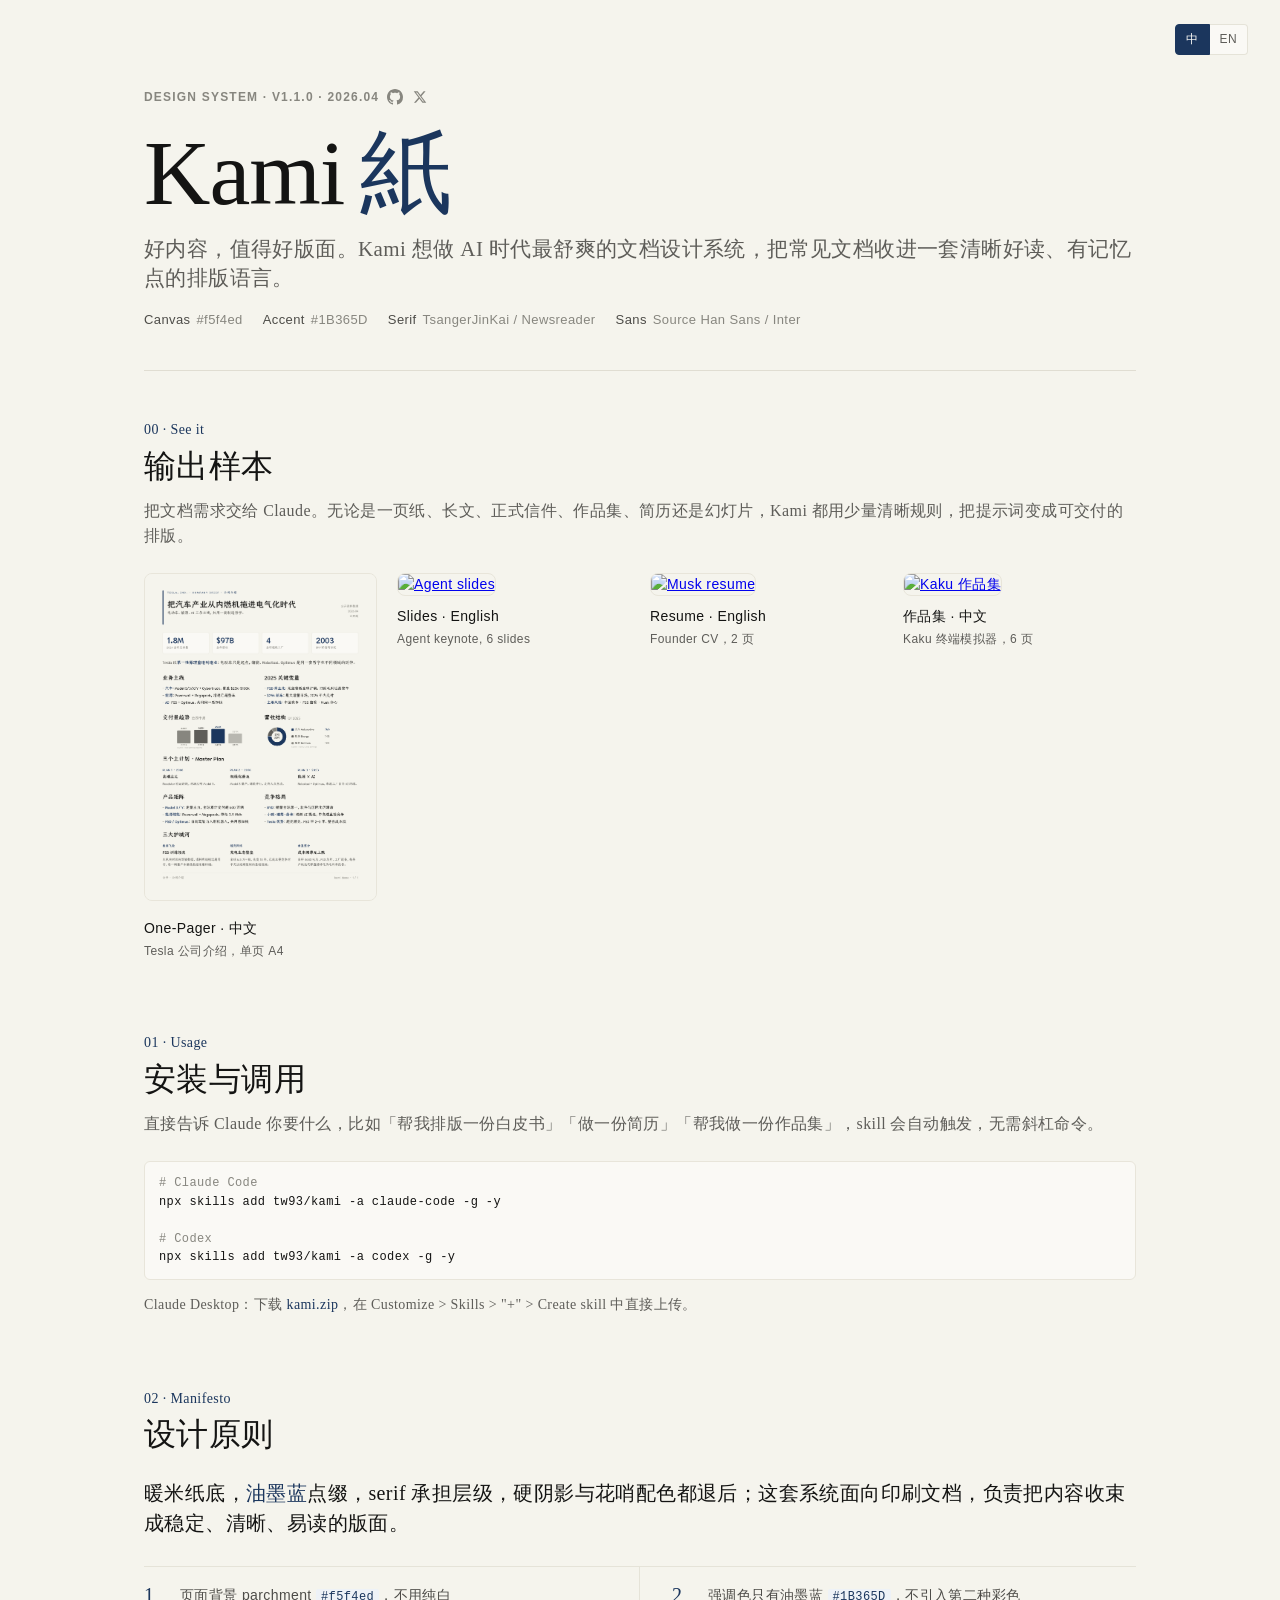
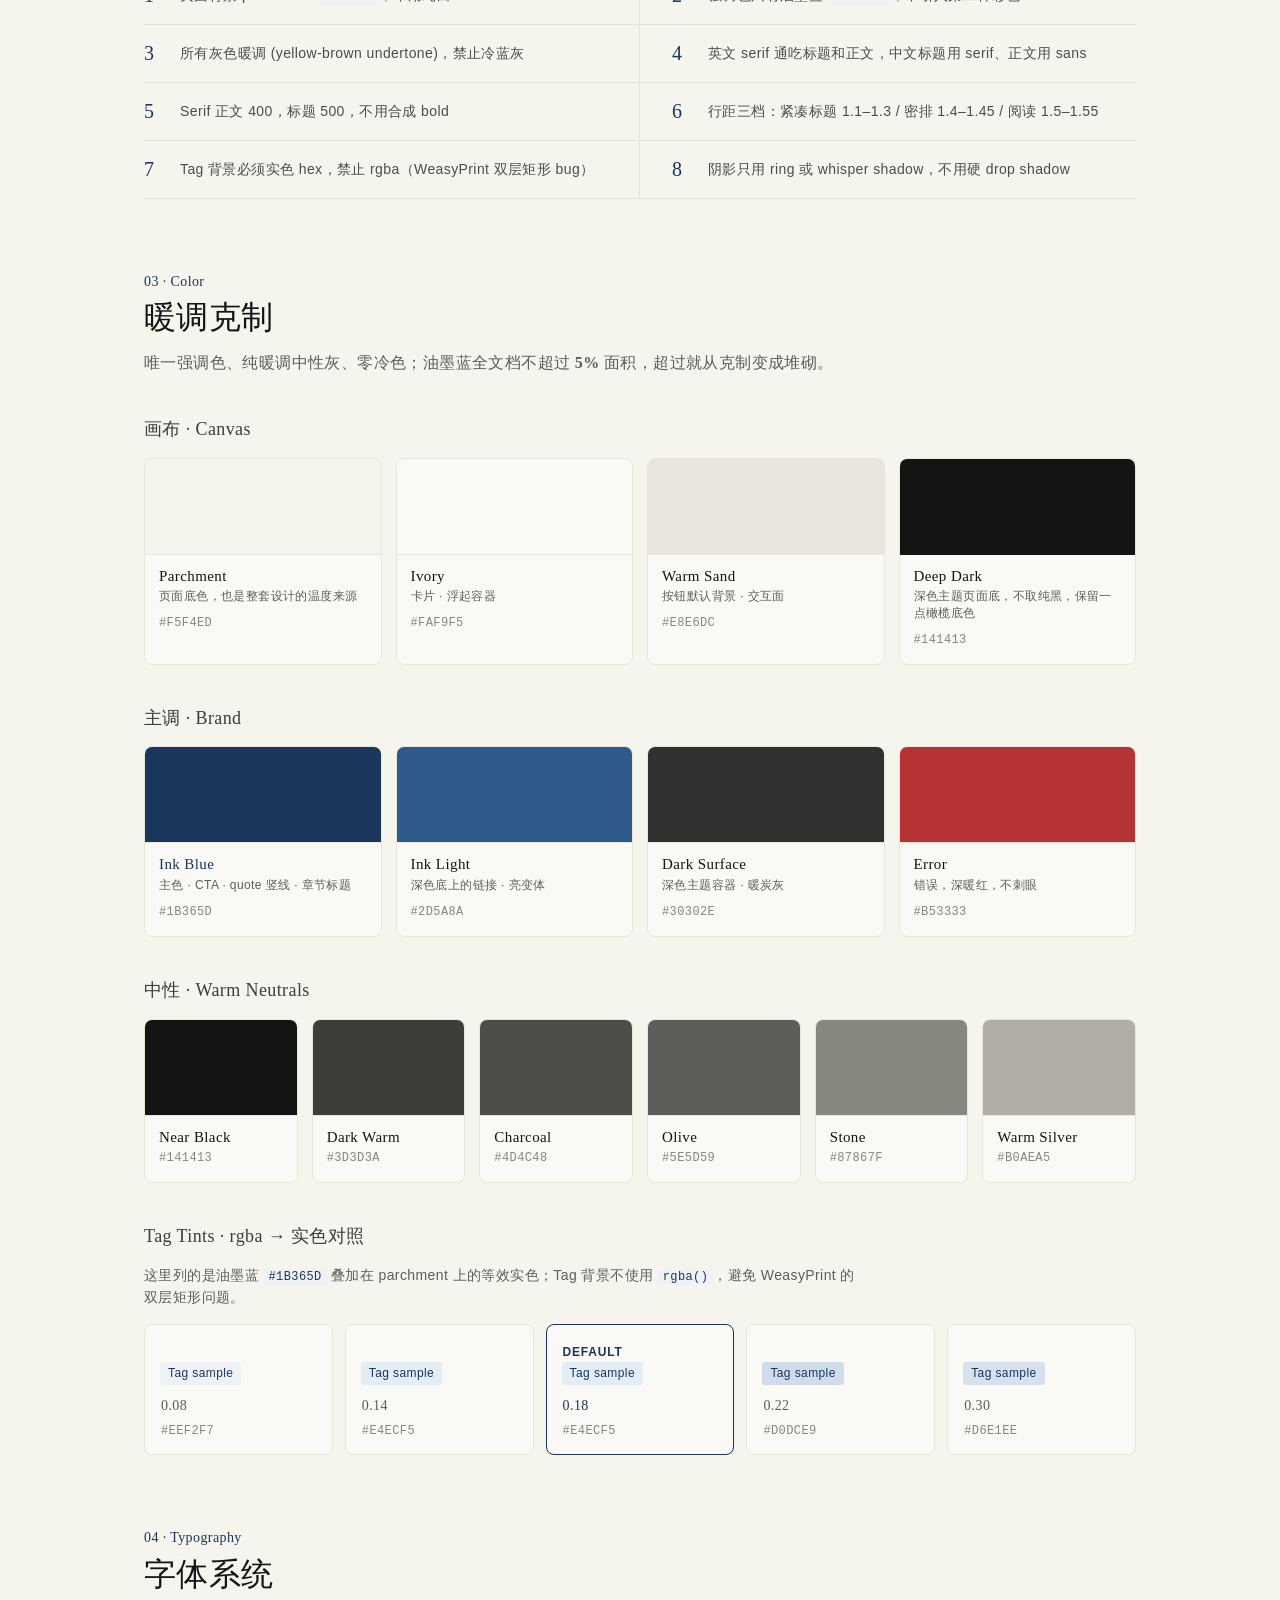
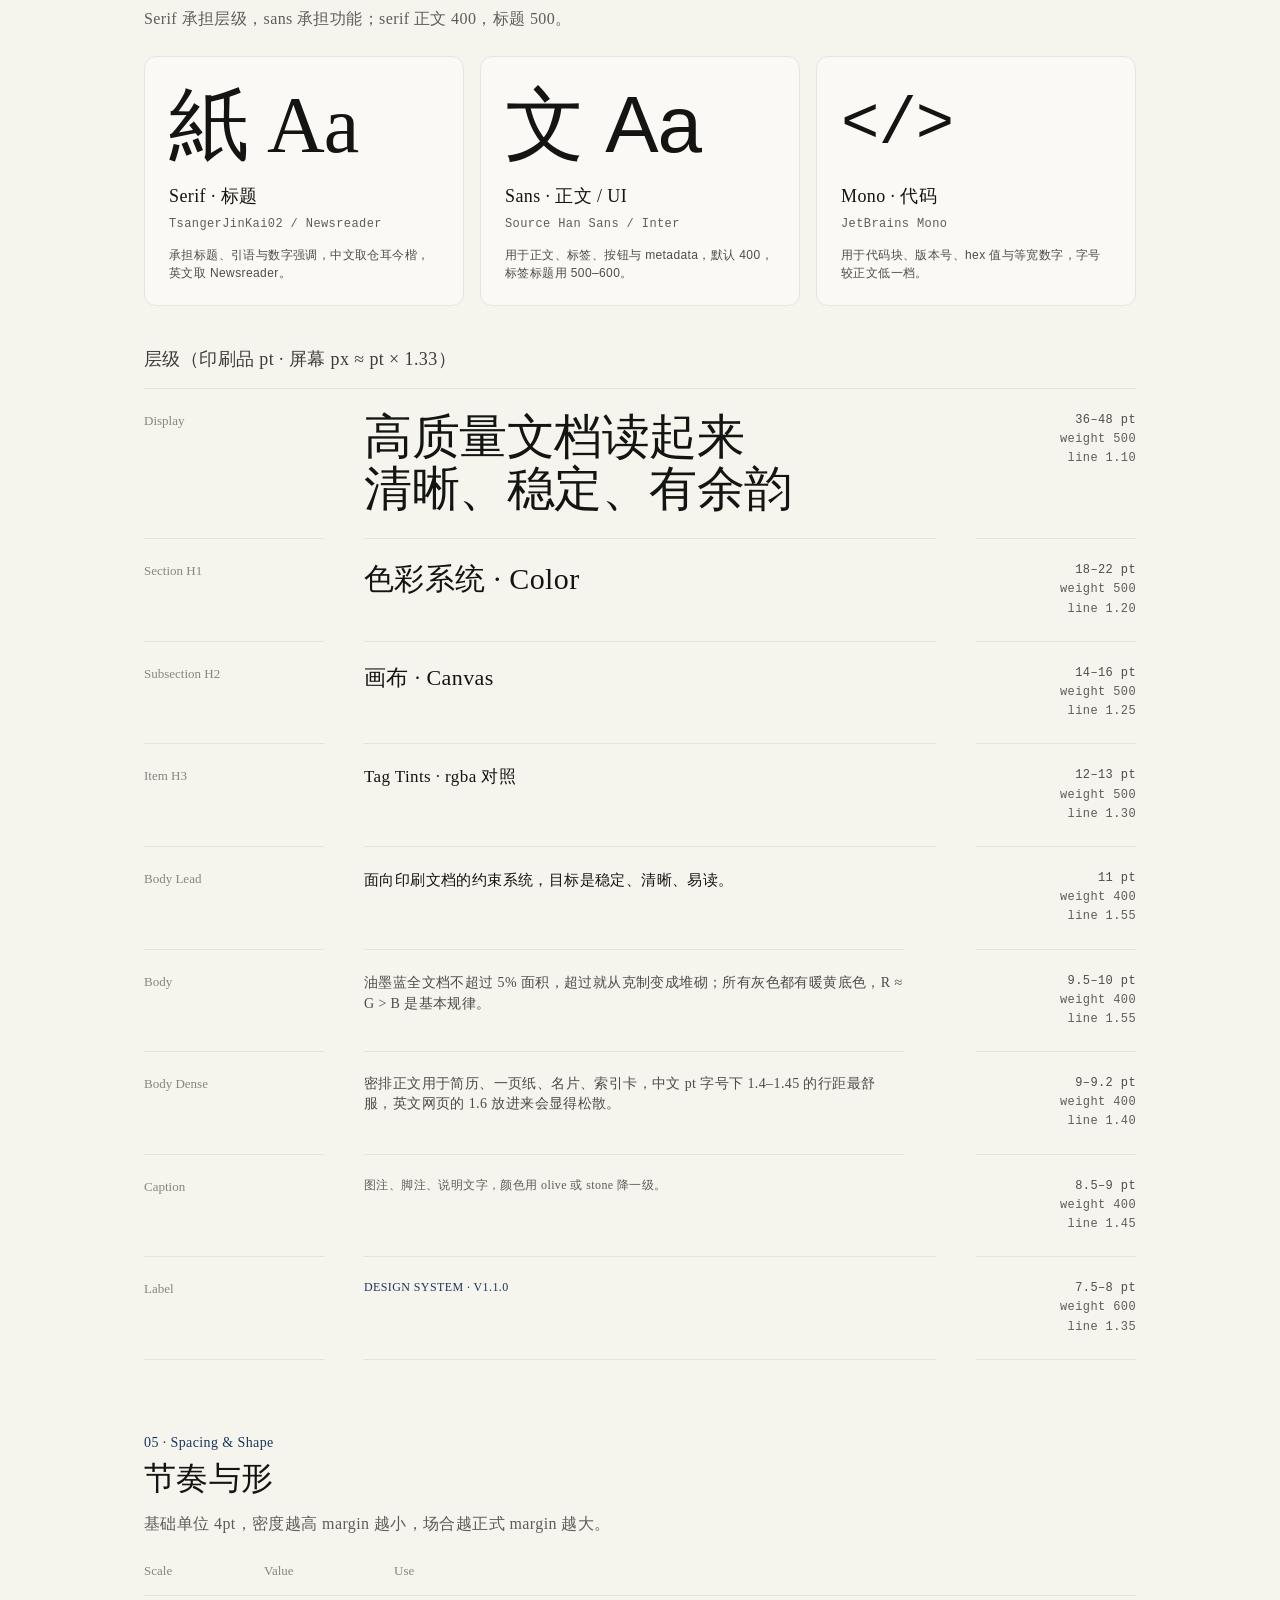
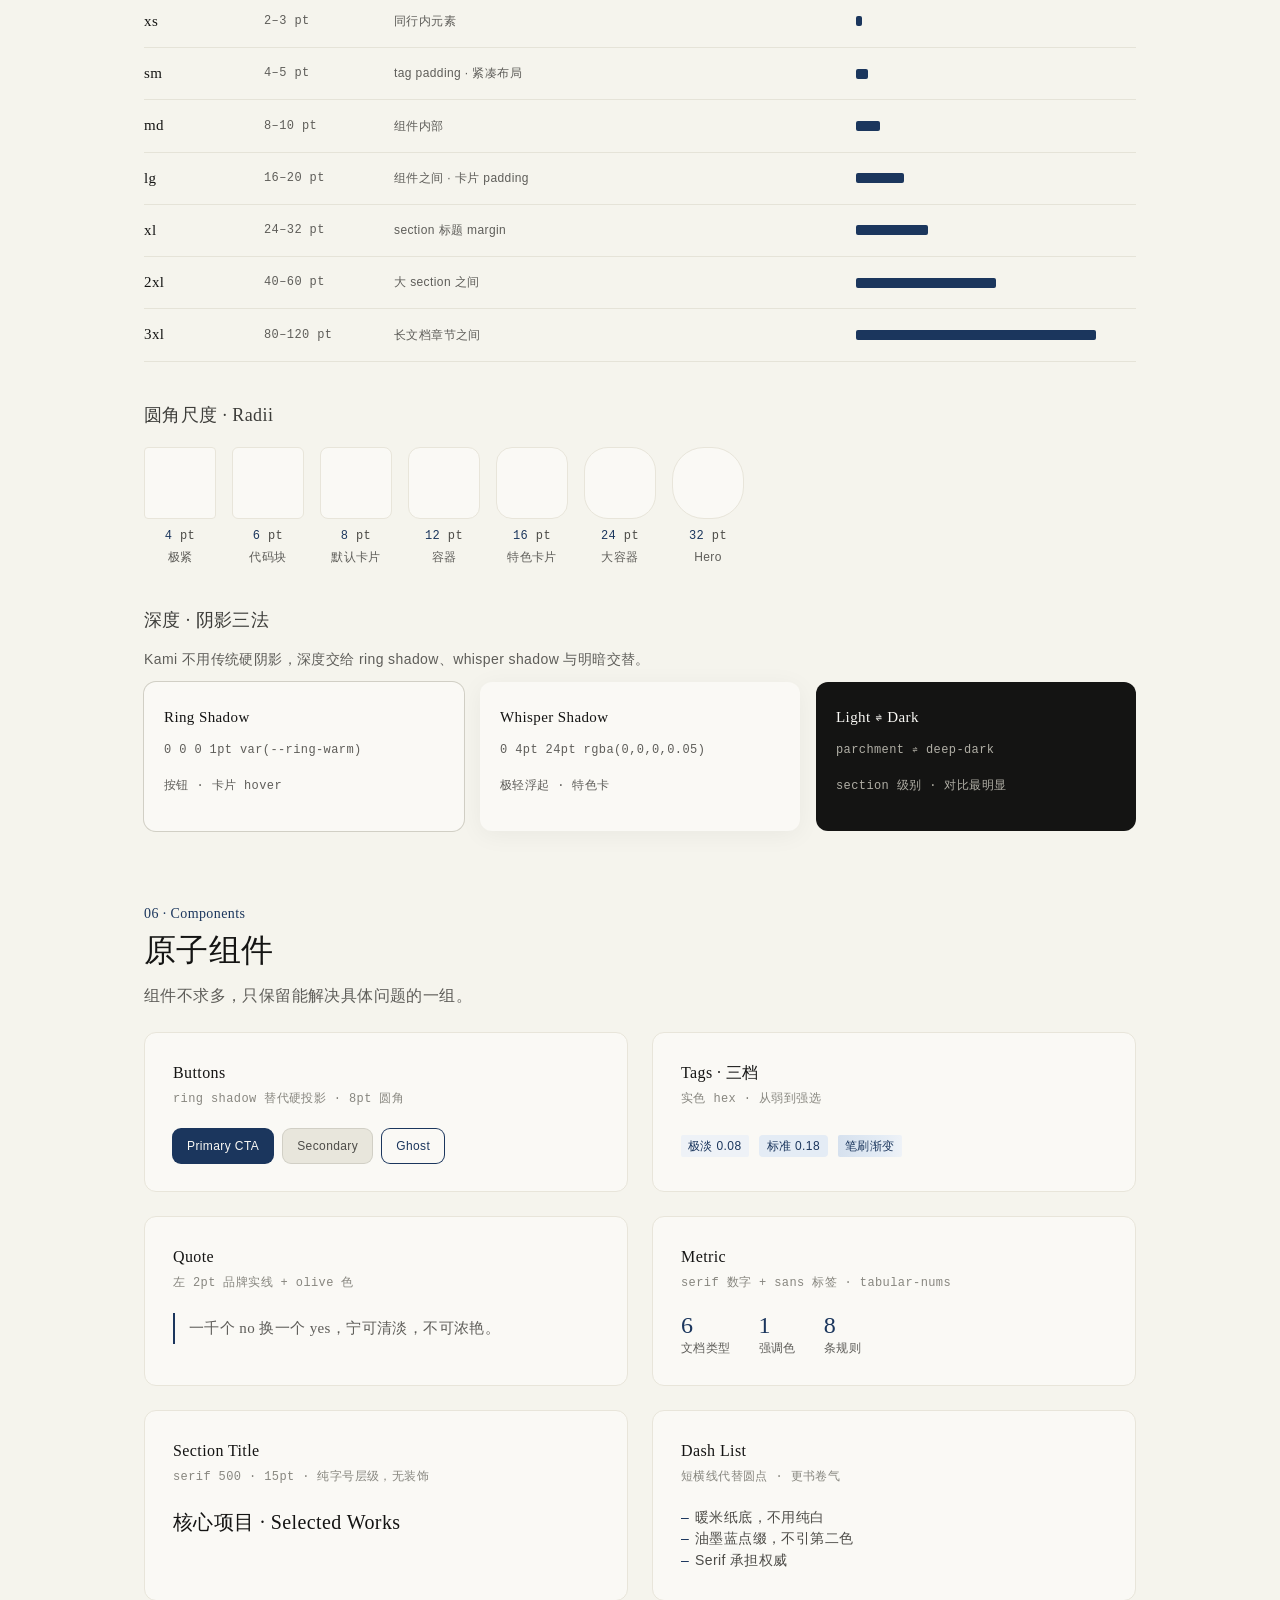
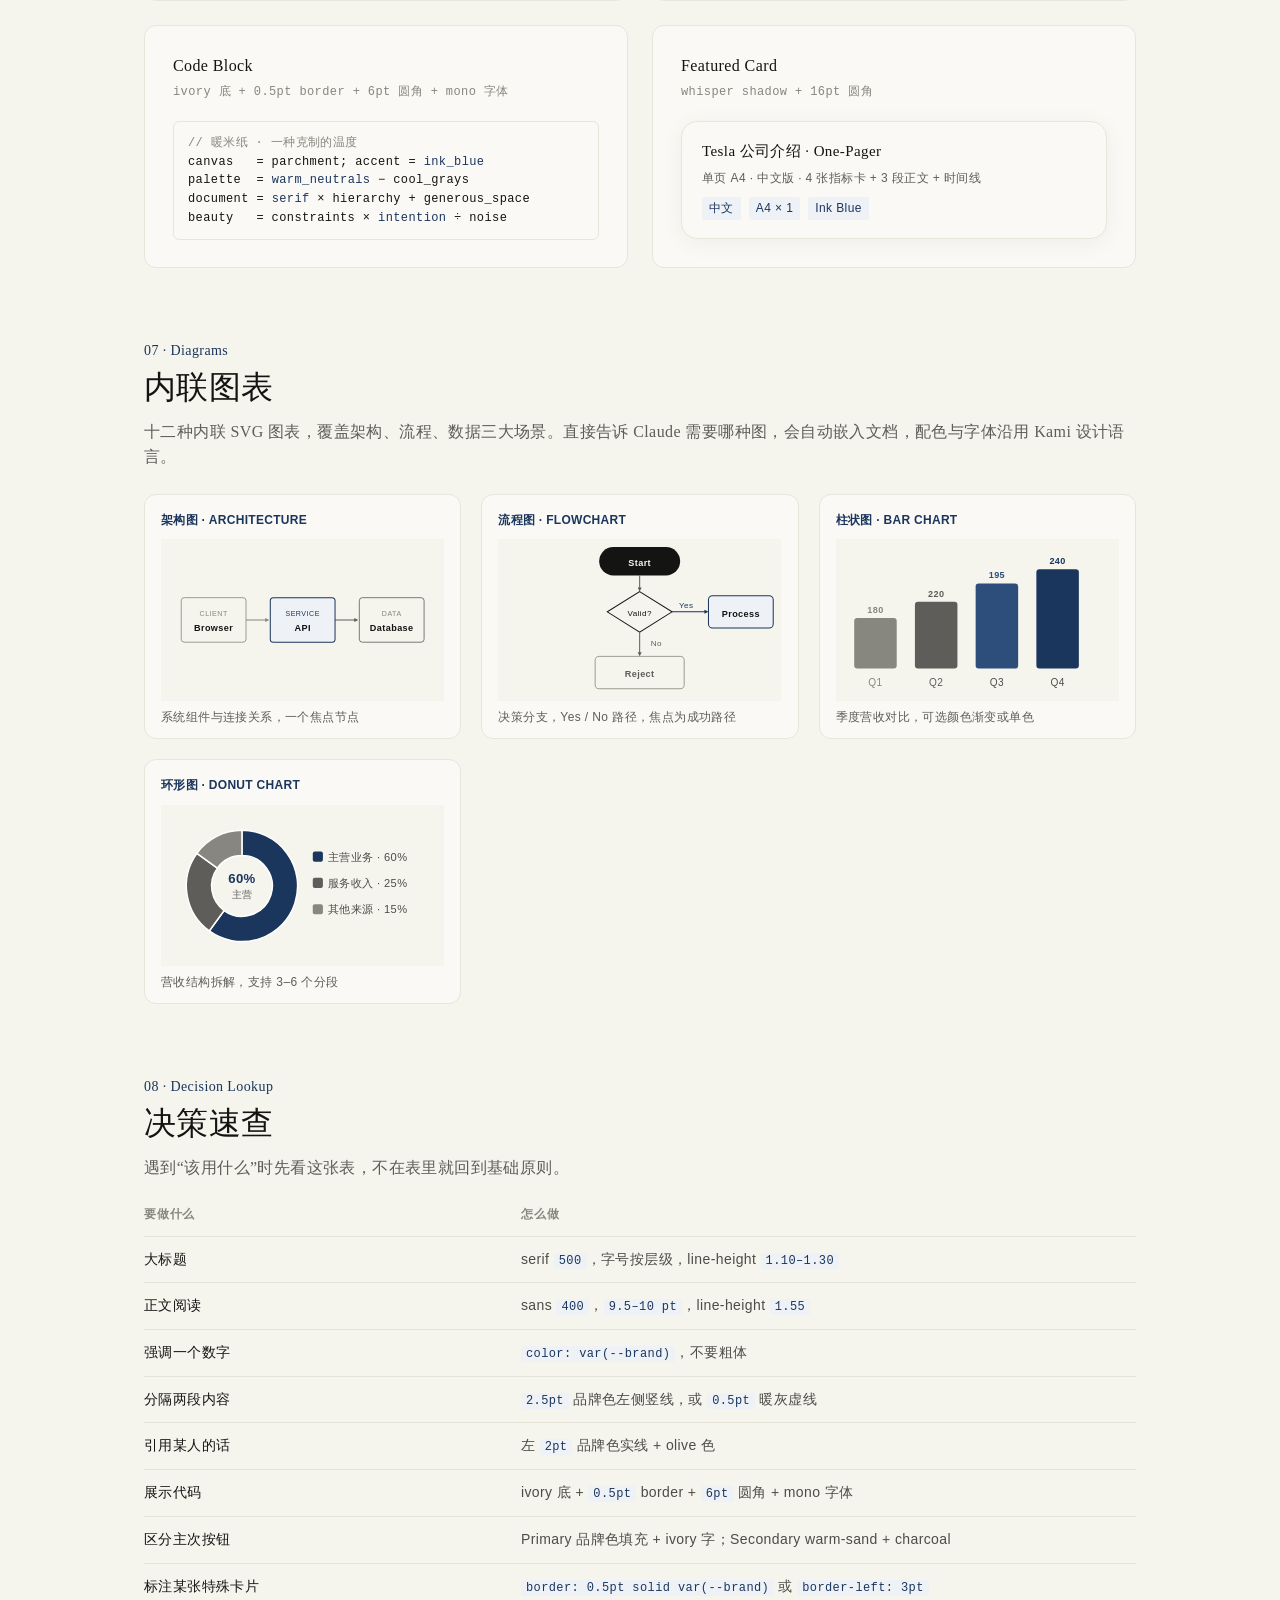
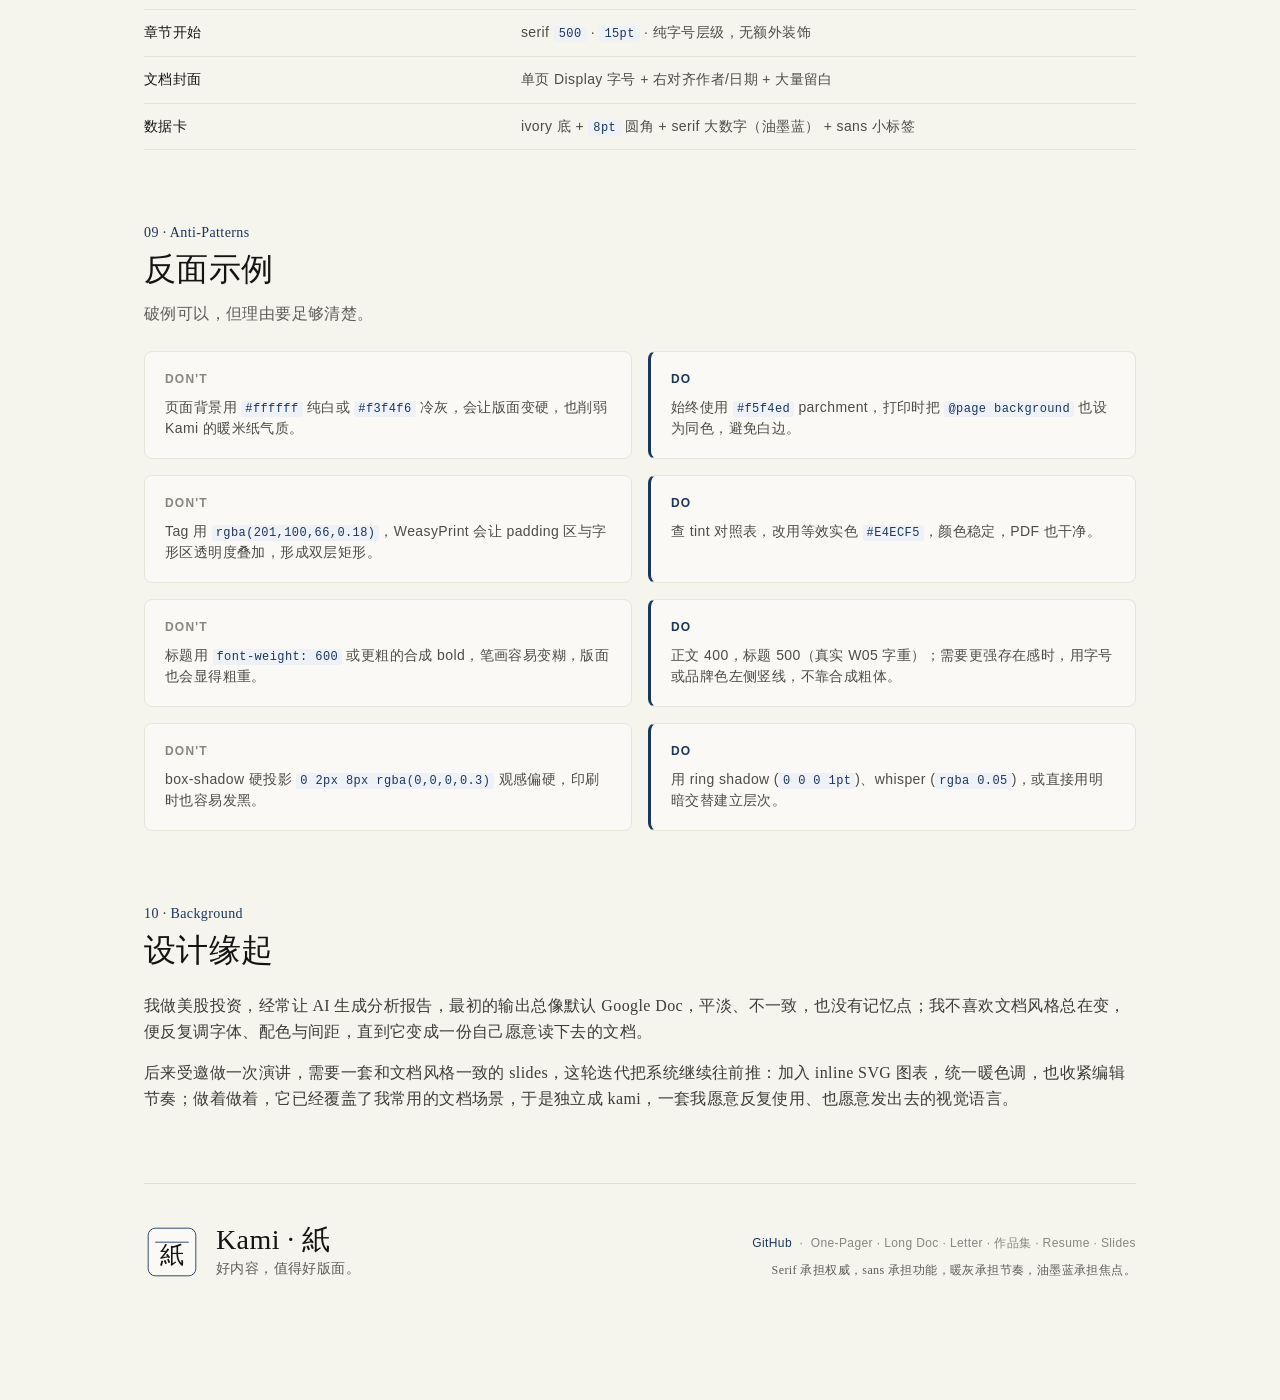
==== commit 49de70d5: "Polish Chinese homepage positioning copy" ====
--- a/index.html
+++ b/index.html
@@ -4,7 +4,7 @@
   <meta charset="utf-8">
   <title>Kami · Design System</title>
   <meta name="viewport" content="width=device-width, initial-scale=1">
-  <meta name="description" content="Kami 紙：温暖纸质感的专业文档排版系统，以单一强调色、serif 层级与编辑级留白，收束成稳定的纸面。">
+  <meta name="description" content="Kami 紙：面向 AI 文档生成的温暖纸质感设计系统，以单一强调色、serif 层级与编辑级留白，收束成稳定的排版。">
   <link rel="icon" href="https://gw.alipayobjects.com/zos/k/vl/logo.svg" type="image/svg+xml">
   <link rel="stylesheet" href="./styles.css">
 </head>
@@ -30,7 +30,7 @@
       </span>
     </div>
     <h1>Kami<span class="cn">紙</span></h1>
-    <p class="tagline">好内容，值得好纸面。六种文档，一套纸面语言，暖米纸底，油墨蓝点缀，serif 主导层级。</p>
+    <p class="tagline">好内容，值得好版面。Kami 想做 AI 时代最舒爽的文档设计系统，把常见文档收进一套清晰好读、有记忆点的排版语言。</p>
     <div class="hero-tokens">
       <span><b>Canvas</b>#f5f4ed</span>
       <span><b>Accent</b>#1B365D</span>
@@ -44,7 +44,7 @@
     <div class="section-head">
       <p class="section-num">00 · See it</p>
       <h2 class="section-title">输出样本</h2>
-      <p class="section-lede">把文档需求交给 Claude：一页纸、长文、正式信件、作品集、简历、幻灯片，kami 都会按同一套纸面语言生成可交付的版式。</p>
+      <p class="section-lede">把文档需求交给 Claude。无论是一页纸、长文、正式信件、作品集、简历还是幻灯片，Kami 都用少量清晰规则，把提示词变成可交付的排版。</p>
     </div>
     <div class="demo-grid">
       <div class="demo-card">
@@ -82,6 +82,7 @@
 
 <span class="c"># Codex</span>
 npx skills add tw93/kami -a codex -g -y</pre>
+    <p class="section-lede" style="font-size:14px;">Claude Desktop：下载 <a href="https://cdn.jsdelivr.net/gh/tw93/kami@main/dist/kami.zip" style="color:var(--brand); text-decoration:none; font-weight:500;">kami.zip</a>，在 Customize &gt; Skills &gt; "+" &gt; Create skill 中直接上传。</p>
   </section>
 
   <!-- ============ 02 MANIFESTO ============ -->
@@ -90,7 +91,7 @@
       <p class="section-num">02 · Manifesto</p>
       <h2 class="section-title">设计原则</h2>
     </div>
-    <p class="manifesto">暖米纸底，<em>油墨蓝</em>点缀，serif 承担层级，硬阴影与花哨配色都退后；这套系统面向印刷文档，负责把内容收束成稳定、清楚、可读的纸面。</p>
+    <p class="manifesto">暖米纸底，<em>油墨蓝</em>点缀，serif 承担层级，硬阴影与花哨配色都退后；这套系统面向印刷文档，负责把内容收束成稳定、清晰、易读的版面。</p>
     <ol class="rules">
       <li><span class="n">1</span><p>页面背景 parchment <code>#f5f4ed</code>，不用纯白</p></li>
       <li><span class="n">2</span><p>强调色只有油墨蓝 <code>#1B365D</code>，不引入第二种彩色</p></li>
@@ -182,7 +183,7 @@
 
       <div class="type-row">
         <div class="type-label">Display</div>
-        <div class="type-sample display">高质量文档读起来<br>清楚、稳定、有余韵</div>
+        <div class="type-sample display">高质量文档读起来<br>清晰、稳定、有余韵</div>
         <div class="type-specs"><b>36–48 pt</b><br>weight 500<br>line 1.10</div>
       </div>
       <div class="type-row">
@@ -202,7 +203,7 @@
       </div>
       <div class="type-row">
         <div class="type-label">Body Lead</div>
-        <div class="type-sample lede">面向印刷文档的约束系统，目标是稳定、清楚、可读。</div>
+        <div class="type-sample lede">面向印刷文档的约束系统，目标是稳定、清晰、易读。</div>
         <div class="type-specs"><b>11 pt</b><br>weight 400<br>line 1.55</div>
       </div>
       <div class="type-row">
@@ -375,75 +376,97 @@
     <div class="section-head">
       <p class="section-num">07 · Diagrams</p>
       <h2 class="section-title">内联图表</h2>
-      <p class="section-lede">六种内联 SVG 图表类型：架构图、流程图、象限图、柱状图、折线图、环形图。直接告诉 Claude 需要哪种图，会自动嵌入文档，配色与字体沿用 Kami 设计语言。</p>
+      <p class="section-lede">十二种内联 SVG 图表，覆盖架构、流程、数据三大场景。直接告诉 Claude 需要哪种图，会自动嵌入文档，配色与字体沿用 Kami 设计语言。</p>
     </div>
     <div class="chart-showcase">
-      <!-- Bar chart -->
+      <!-- Architecture mini -->
+      <div class="chart-card">
+        <div class="chart-label">架构图 · Architecture</div>
+        <svg viewBox="0 0 280 160" xmlns="http://www.w3.org/2000/svg" style="font-family:'Inter','TsangerJinKai02',sans-serif">
+          <rect width="280" height="160" fill="#f5f4ed"/>
+          <!-- Browser → API -->
+          <path d="M 84,79.5 L 103,79.5 L 103,78 L 107,80 L 103,82 L 103,80.5 L 84,80.5 Z" fill="#87867f"/>
+          <!-- API → Database -->
+          <path d="M 172,79.5 L 191,79.5 L 191,78 L 195,80 L 191,82 L 191,80.5 L 172,80.5 Z" fill="#5e5d59"/>
+          <!-- Node: Client -->
+          <rect x="20" y="58" width="64" height="44" rx="3" fill="#f5f4ed" stroke="#87867f" stroke-width="0.8"/>
+          <text x="52" y="76" text-anchor="middle" font-size="7" letter-spacing="0.5" fill="#87867f">CLIENT</text>
+          <text x="52" y="91" text-anchor="middle" font-size="9" font-weight="600" fill="#141413">Browser</text>
+          <!-- Node: API (focal) -->
+          <rect x="108" y="58" width="64" height="44" rx="3" fill="#EEF2F7" stroke="#1B365D" stroke-width="1"/>
+          <text x="140" y="76" text-anchor="middle" font-size="7" letter-spacing="0.5" fill="#1B365D">SERVICE</text>
+          <text x="140" y="91" text-anchor="middle" font-size="9" font-weight="600" fill="#141413">API</text>
+          <!-- Node: Database -->
+          <rect x="196" y="58" width="64" height="44" rx="3" fill="#f5f4ed" stroke="#5e5d59" stroke-width="0.8"/>
+          <text x="228" y="76" text-anchor="middle" font-size="7" letter-spacing="0.5" fill="#87867f">DATA</text>
+          <text x="228" y="91" text-anchor="middle" font-size="9" font-weight="600" fill="#141413">Database</text>
+        </svg>
+        <p class="chart-caption">系统组件与连接关系，一个焦点节点</p>
+      </div>
+      <!-- Flowchart mini -->
+      <div class="chart-card">
+        <div class="chart-label">流程图 · Flowchart</div>
+        <svg viewBox="0 0 280 160" xmlns="http://www.w3.org/2000/svg" style="font-family:'Inter','TsangerJinKai02',sans-serif">
+          <rect width="280" height="160" fill="#f5f4ed"/>
+          <!-- Start pill -->
+          <rect x="100" y="8" width="80" height="28" rx="14" fill="#141413"/>
+          <text x="140" y="27" text-anchor="middle" font-size="9" font-weight="600" fill="#f5f4ed">Start</text>
+          <!-- Start → diamond (arrow down) -->
+          <path d="M 139.5,36 L 139.5,48 L 138,48 L 140,52 L 142,48 L 140.5,48 L 140.5,36 Z" fill="#5e5d59"/>
+          <!-- Decision diamond -->
+          <polygon points="140,52 172,72 140,92 108,72" fill="#f5f4ed" stroke="#141413" stroke-width="1"/>
+          <text x="140" y="76" text-anchor="middle" font-size="8" fill="#141413">Valid?</text>
+          <!-- Yes arrow right -->
+          <path d="M 172,71.5 L 204,71.5 L 204,70 L 208,72 L 204,74 L 204,72.5 L 172,72.5 Z" fill="#1B365D"/>
+          <text x="186" y="68" text-anchor="middle" font-size="8" fill="#1B365D">Yes</text>
+          <!-- Success node (focal) -->
+          <rect x="208" y="56" width="64" height="32" rx="4" fill="#EEF2F7" stroke="#1B365D" stroke-width="1"/>
+          <text x="240" y="77" text-anchor="middle" font-size="9" font-weight="600" fill="#141413">Process</text>
+          <!-- No arrow down -->
+          <path d="M 139.5,92 L 139.5,112 L 138,112 L 140,116 L 142,112 L 140.5,112 L 140.5,92 Z" fill="#5e5d59"/>
+          <text x="151" y="106" font-size="8" fill="#5e5d59">No</text>
+          <!-- Reject node -->
+          <rect x="96" y="116" width="88" height="32" rx="4" fill="#f5f4ed" stroke="#87867f" stroke-width="0.8"/>
+          <text x="140" y="136" text-anchor="middle" font-size="9" font-weight="600" fill="#5e5d59">Reject</text>
+        </svg>
+        <p class="chart-caption">决策分支，Yes / No 路径，焦点为成功路径</p>
+      </div>
+      <!-- Bar chart (shifted left) -->
       <div class="chart-card">
         <div class="chart-label">柱状图 · Bar Chart</div>
-        <svg viewBox="0 0 280 160" xmlns="http://www.w3.org/2000/svg">
-          <line x1="28" y1="128" x2="260" y2="128" stroke="#e8e6dc" stroke-width="1"/>
-          <rect x="38" y="78" width="42" height="50" rx="3" fill="#87867f"/>
-          <rect x="98" y="62" width="42" height="66" rx="3" fill="#5e5d59"/>
-          <rect x="158" y="44" width="42" height="84" rx="3" fill="#2d4e7a"/>
-          <rect x="218" y="30" width="42" height="98" rx="3" fill="#1B365D"/>
-          <text x="59" y="145" text-anchor="middle" font-size="10" font-family="Inter,Arial,sans-serif" fill="#87867f">Q1</text>
-          <text x="119" y="145" text-anchor="middle" font-size="10" font-family="Inter,Arial,sans-serif" fill="#5e5d59">Q2</text>
-          <text x="179" y="145" text-anchor="middle" font-size="10" font-family="Inter,Arial,sans-serif" fill="#4d4c48">Q3</text>
-          <text x="239" y="145" text-anchor="middle" font-size="10" font-family="Inter,Arial,sans-serif" fill="#4d4c48">Q4</text>
-          <text x="59" y="73" text-anchor="middle" font-size="9" font-weight="600" font-family="Inter,Arial,sans-serif" fill="#87867f">180</text>
-          <text x="119" y="57" text-anchor="middle" font-size="9" font-weight="600" font-family="Inter,Arial,sans-serif" fill="#5e5d59">220</text>
-          <text x="179" y="39" text-anchor="middle" font-size="9" font-weight="600" font-family="Inter,Arial,sans-serif" fill="#2d4e7a">195</text>
-          <text x="239" y="25" text-anchor="middle" font-size="9" font-weight="600" font-family="Inter,Arial,sans-serif" fill="#1B365D">240</text>
+        <svg viewBox="0 0 280 160" xmlns="http://www.w3.org/2000/svg" style="font-family:'Inter','TsangerJinKai02',sans-serif">
+          <rect width="280" height="160" fill="#f5f4ed"/>
+          <rect x="18" y="78" width="42" height="50" rx="3" fill="#87867f"/>
+          <rect x="78" y="62" width="42" height="66" rx="3" fill="#5e5d59"/>
+          <rect x="138" y="44" width="42" height="84" rx="3" fill="#2d4e7a"/>
+          <rect x="198" y="30" width="42" height="98" rx="3" fill="#1B365D"/>
+          <text x="39" y="145" text-anchor="middle" font-size="10" fill="#87867f">Q1</text>
+          <text x="99" y="145" text-anchor="middle" font-size="10" fill="#5e5d59">Q2</text>
+          <text x="159" y="145" text-anchor="middle" font-size="10" fill="#4d4c48">Q3</text>
+          <text x="219" y="145" text-anchor="middle" font-size="10" fill="#4d4c48">Q4</text>
+          <text x="39" y="73" text-anchor="middle" font-size="9" font-weight="600" fill="#87867f">180</text>
+          <text x="99" y="57" text-anchor="middle" font-size="9" font-weight="600" fill="#5e5d59">220</text>
+          <text x="159" y="39" text-anchor="middle" font-size="9" font-weight="600" fill="#2d4e7a">195</text>
+          <text x="219" y="25" text-anchor="middle" font-size="9" font-weight="600" fill="#1B365D">240</text>
         </svg>
         <p class="chart-caption">季度营收对比，可选颜色渐变或单色</p>
-      </div>
-      <!-- Line chart -->
-      <div class="chart-card">
-        <div class="chart-label">折线图 · Line Chart</div>
-        <svg viewBox="0 0 280 160" xmlns="http://www.w3.org/2000/svg">
-          <line x1="28" y1="128" x2="260" y2="128" stroke="#e8e6dc" stroke-width="1"/>
-          <line x1="28" y1="88" x2="260" y2="88" stroke="#e8e6dc" stroke-width="0.5" stroke-dasharray="3,3"/>
-          <line x1="28" y1="48" x2="260" y2="48" stroke="#e8e6dc" stroke-width="0.5" stroke-dasharray="3,3"/>
-          <polyline points="44,118 96,100 148,78 200,54 252,32" fill="none" stroke="#1B365D" stroke-width="2" stroke-linejoin="round"/>
-          <circle cx="44" cy="118" r="4" fill="#1B365D"/>
-          <circle cx="96" cy="100" r="4" fill="#1B365D"/>
-          <circle cx="148" cy="78" r="4" fill="#1B365D"/>
-          <circle cx="200" cy="54" r="4" fill="#1B365D"/>
-          <circle cx="252" cy="32" r="4" fill="#1B365D"/>
-          <text x="44" y="145" text-anchor="middle" font-size="10" font-family="Inter,Arial,sans-serif" fill="#87867f">2020</text>
-          <text x="96" y="145" text-anchor="middle" font-size="10" font-family="Inter,Arial,sans-serif" fill="#87867f">2021</text>
-          <text x="148" y="145" text-anchor="middle" font-size="10" font-family="Inter,Arial,sans-serif" fill="#4d4c48">2022</text>
-          <text x="200" y="145" text-anchor="middle" font-size="10" font-family="Inter,Arial,sans-serif" fill="#4d4c48">2023</text>
-          <text x="252" y="145" text-anchor="middle" font-size="10" font-family="Inter,Arial,sans-serif" fill="#4d4c48">2024</text>
-        </svg>
-        <p class="chart-caption">趋势折线图，支持多数据系列</p>
       </div>
       <!-- Donut chart -->
       <div class="chart-card">
         <div class="chart-label">环形图 · Donut Chart</div>
-        <svg viewBox="0 0 280 160" xmlns="http://www.w3.org/2000/svg">
-          <!-- 60% segment: -90° → 126° (large-arc=1) -->
-          <!-- R=55, r=30, cx=80, cy=80 -->
-          <!-- At -90°: (80,25). At 126°: cos(126°)=-0.5878, sin(126°)=0.8090: x=80+55*(-0.5878)=47.7,y=80+55*0.8090=124.5 -->
-          <!-- inner: at -90°: (80,50). At 126°: x=80+30*(-0.5878)=62.4, y=80+30*0.8090=104.3 -->
+        <svg viewBox="0 0 280 160" xmlns="http://www.w3.org/2000/svg" style="font-family:'Inter','TsangerJinKai02',sans-serif">
+          <rect width="280" height="160" fill="#f5f4ed"/>
           <path d="M 80,25 A 55,55 0 1,1 47.7,124.5 L 62.4,104.3 A 30,30 0 1,0 80,50 Z" fill="#1B365D" stroke="white" stroke-width="1.5"/>
-          <!-- 25% segment: 126° → 216° -->
-          <!-- cos(216°)=-0.8090, sin(216°)=-0.5878: x=80+55*(-0.8090)=35.5,y=80+55*(-0.5878)=47.7 -->
-          <!-- inner: x=80+30*(-0.8090)=55.7, y=80+30*(-0.5878)=62.4 -->
           <path d="M 47.7,124.5 A 55,55 0 0,1 35.5,47.7 L 55.7,62.4 A 30,30 0 0,0 62.4,104.3 Z" fill="#5e5d59" stroke="white" stroke-width="1.5"/>
-          <!-- 15% segment: 216° → 270° -->
           <path d="M 35.5,47.7 A 55,55 0 0,1 80,25 L 80,50 A 30,30 0 0,0 55.7,62.4 Z" fill="#87867f" stroke="white" stroke-width="1.5"/>
-          <!-- Center -->
-          <text x="80" y="77" text-anchor="middle" font-size="18" font-weight="600" font-family="Inter,Arial,sans-serif" fill="#1B365D">60%</text>
-          <text x="80" y="92" text-anchor="middle" font-size="10" font-family="Inter,Arial,sans-serif" fill="#5e5d59">主营</text>
-          <!-- Legend -->
+          <text x="80" y="77" text-anchor="middle" font-size="13" font-weight="600" fill="#1B365D">60%</text>
+          <text x="80" y="92" text-anchor="middle" font-size="10" fill="#5e5d59">主营</text>
           <rect x="150" y="46" width="10" height="10" rx="2" fill="#1B365D"/>
-          <text x="165" y="55" font-size="11" font-family="Inter,Arial,sans-serif" fill="#4d4c48">主营业务 · 60%</text>
+          <text x="165" y="55" font-size="11" fill="#4d4c48">主营业务 · 60%</text>
           <rect x="150" y="72" width="10" height="10" rx="2" fill="#5e5d59"/>
-          <text x="165" y="81" font-size="11" font-family="Inter,Arial,sans-serif" fill="#4d4c48">服务收入 · 25%</text>
+          <text x="165" y="81" font-size="11" fill="#4d4c48">服务收入 · 25%</text>
           <rect x="150" y="98" width="10" height="10" rx="2" fill="#87867f"/>
-          <text x="165" y="107" font-size="11" font-family="Inter,Arial,sans-serif" fill="#4d4c48">其他来源 · 15%</text>
+          <text x="165" y="107" font-size="11" fill="#4d4c48">其他来源 · 15%</text>
         </svg>
         <p class="chart-caption">营收结构拆解，支持 3–6 个分段</p>
       </div>
@@ -484,7 +507,7 @@
     <div class="anti">
       <div class="no">
         <h5>Don't</h5>
-        <p>页面背景用 <code>#ffffff</code> 纯白或 <code>#f3f4f6</code> 冷灰，会让纸面变硬，也削弱 Kami 的暖米纸气质。</p>
+        <p>页面背景用 <code>#ffffff</code> 纯白或 <code>#f3f4f6</code> 冷灰，会让版面变硬，也削弱 Kami 的暖米纸气质。</p>
       </div>
       <div class="yes">
         <h5>Do</h5>
@@ -527,7 +550,7 @@
       <h2 class="section-title">设计缘起</h2>
     </div>
     <div class="background-text">
-      <p>我做美股投资，经常让 AI 生成分析报告，最初的输出总像默认 Google Doc，平淡、不一致，也没有记忆点；我不喜欢文档每次都换一张脸，便反复调字体、配色与间距，直到它变成一份自己愿意读下去的纸面。</p>
+      <p>我做美股投资，经常让 AI 生成分析报告，最初的输出总像默认 Google Doc，平淡、不一致，也没有记忆点；我不喜欢文档风格总在变，便反复调字体、配色与间距，直到它变成一份自己愿意读下去的文档。</p>
       <p>后来受邀做一次演讲，需要一套和文档风格一致的 slides，这轮迭代把系统继续往前推：加入 inline SVG 图表，统一暖色调，也收紧编辑节奏；做着做着，它已经覆盖了我常用的文档场景，于是独立成 kami，一套我愿意反复使用、也愿意发出去的视觉语言。</p>
     </div>
   </section>
@@ -542,7 +565,7 @@
       </svg>
       <div>
         <p class="wm-name">Kami · 紙</p>
-        <p class="wm-sub">好内容，值得好纸面。</p>
+        <p class="wm-sub">好内容，值得好版面。</p>
       </div>
     </div>
     <div class="colophon">
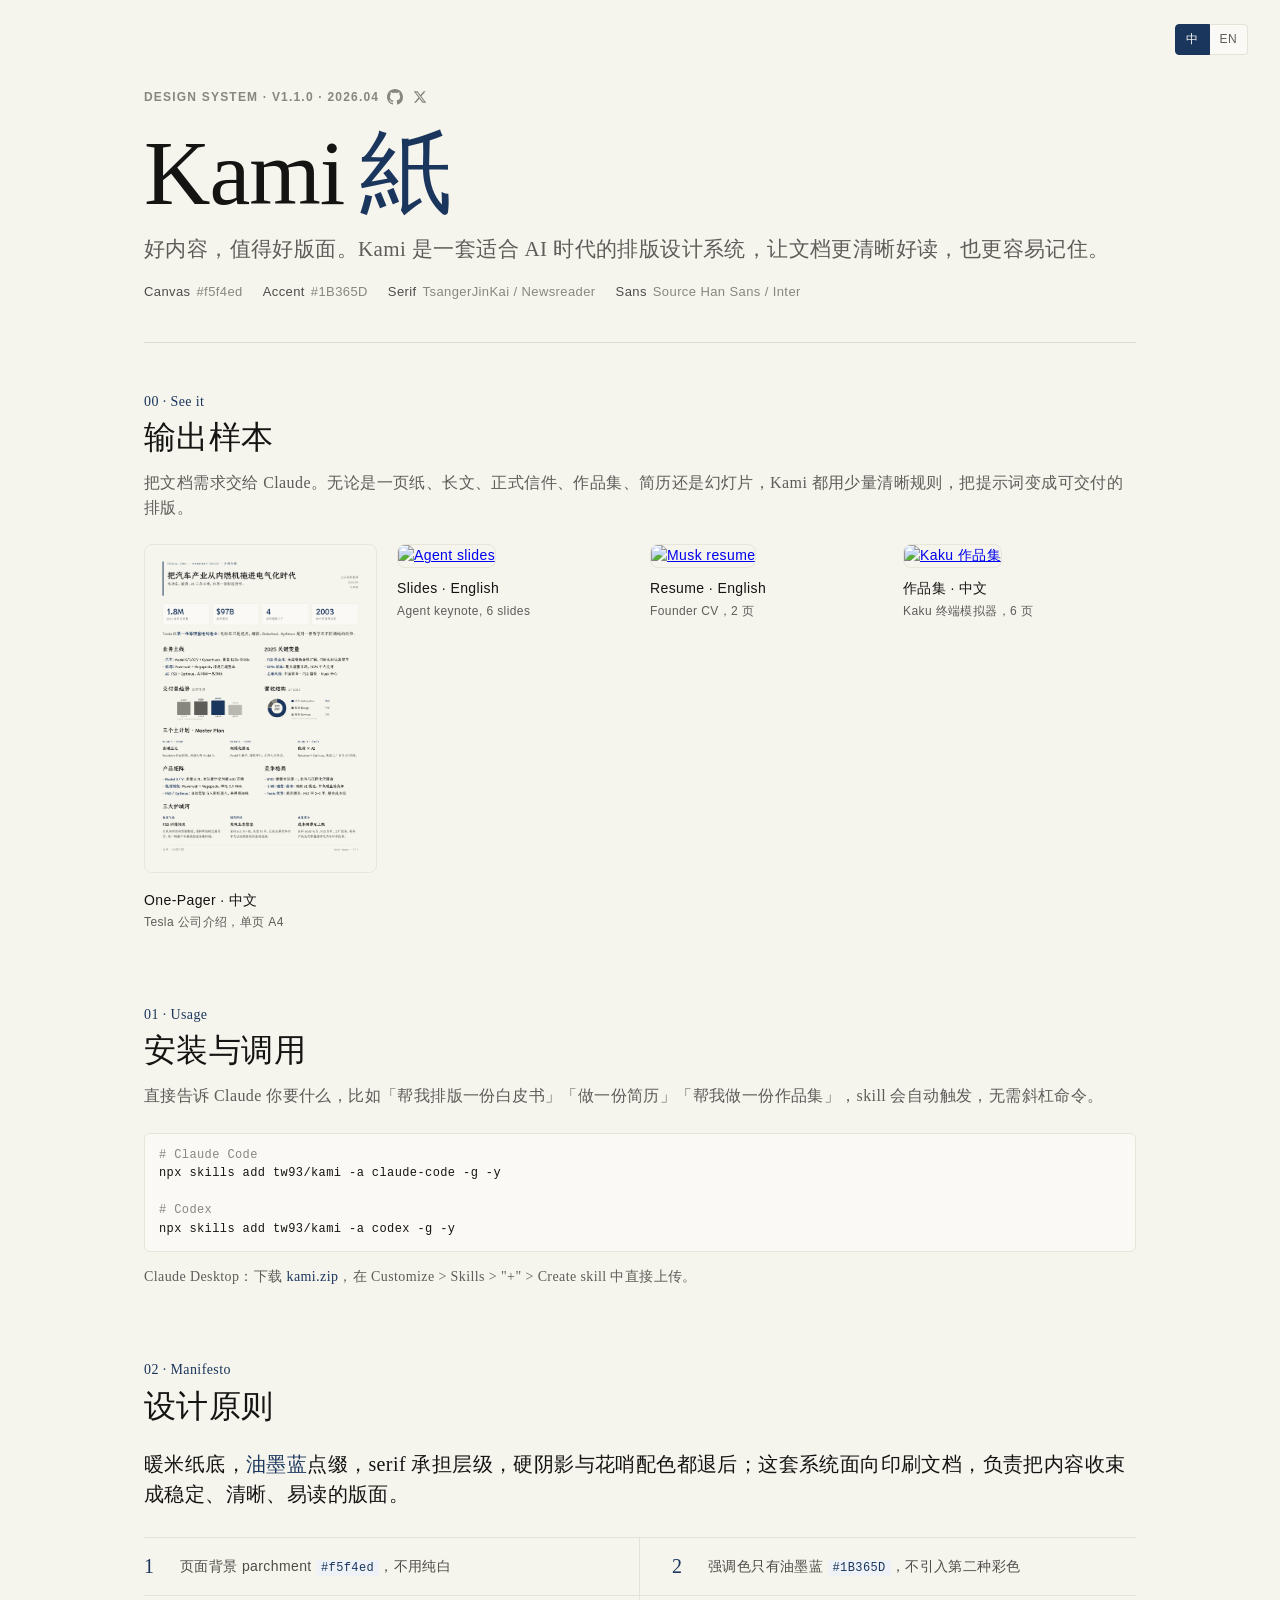
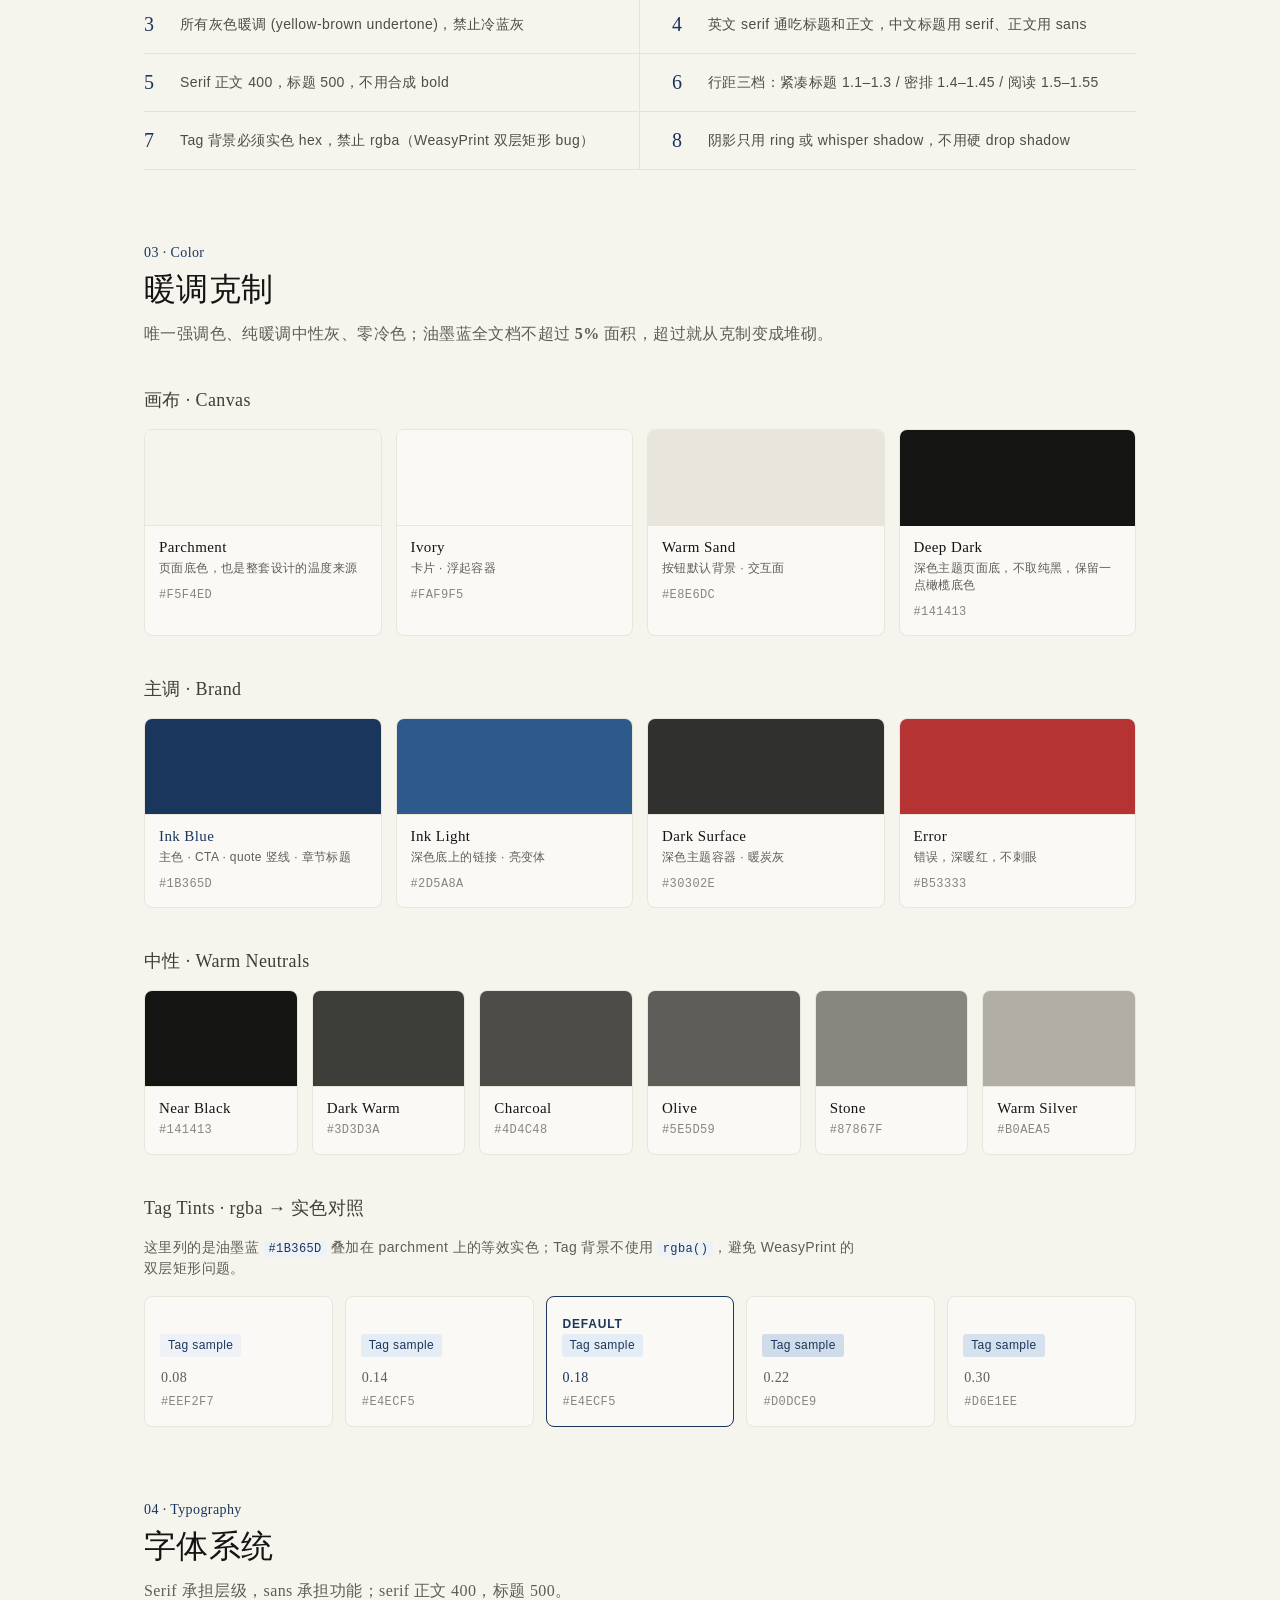
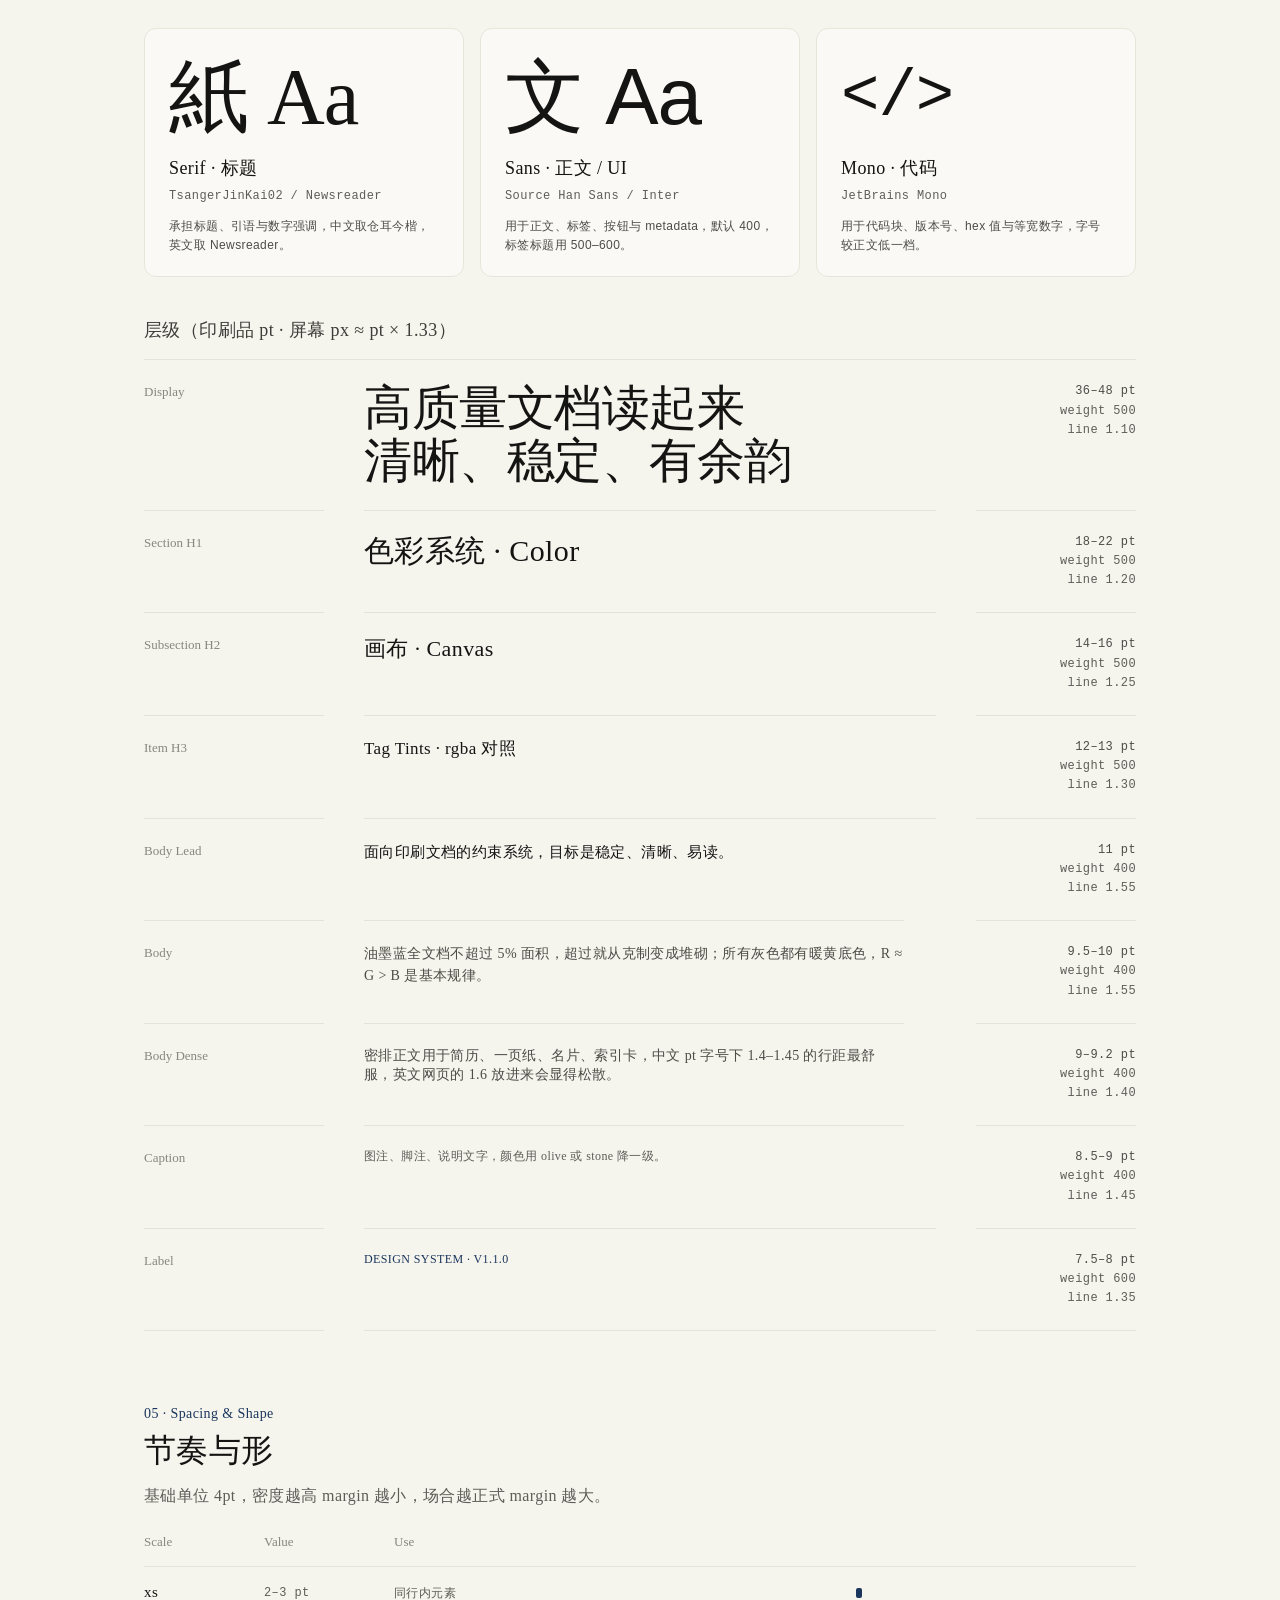
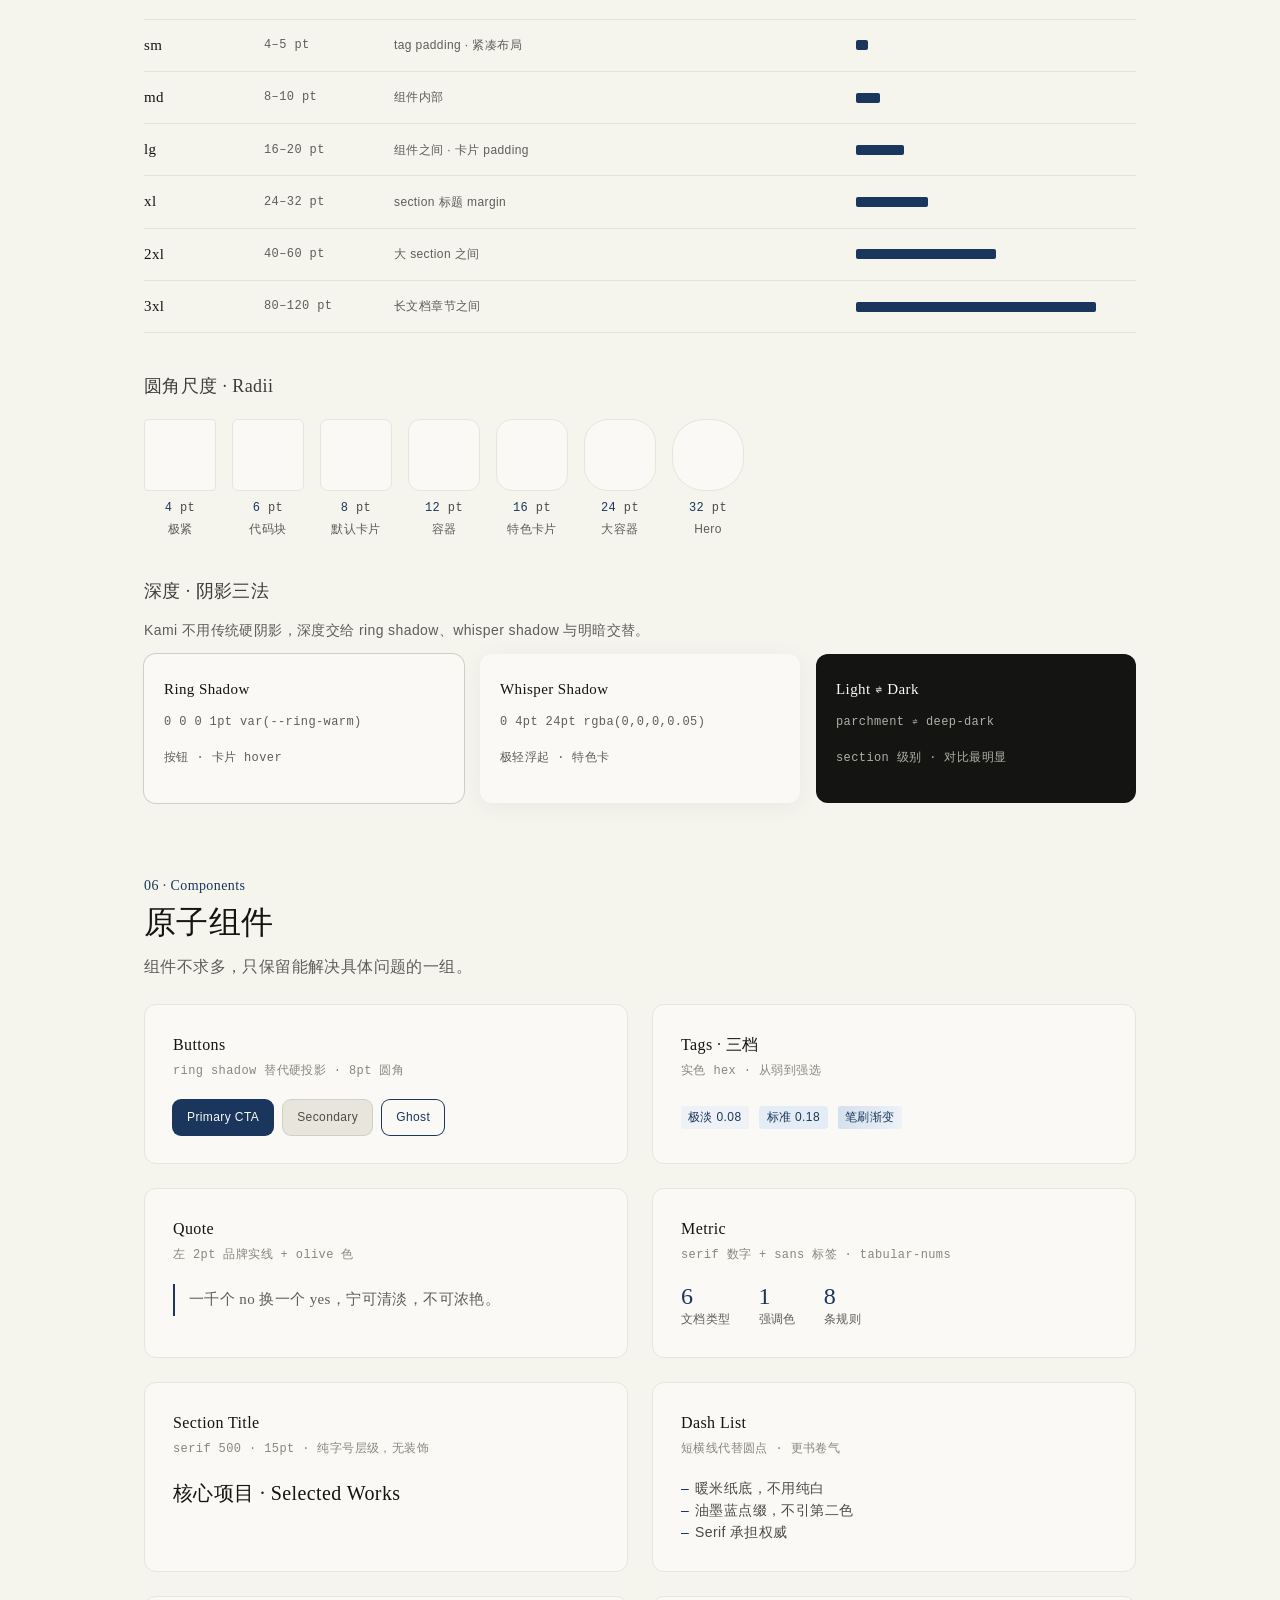
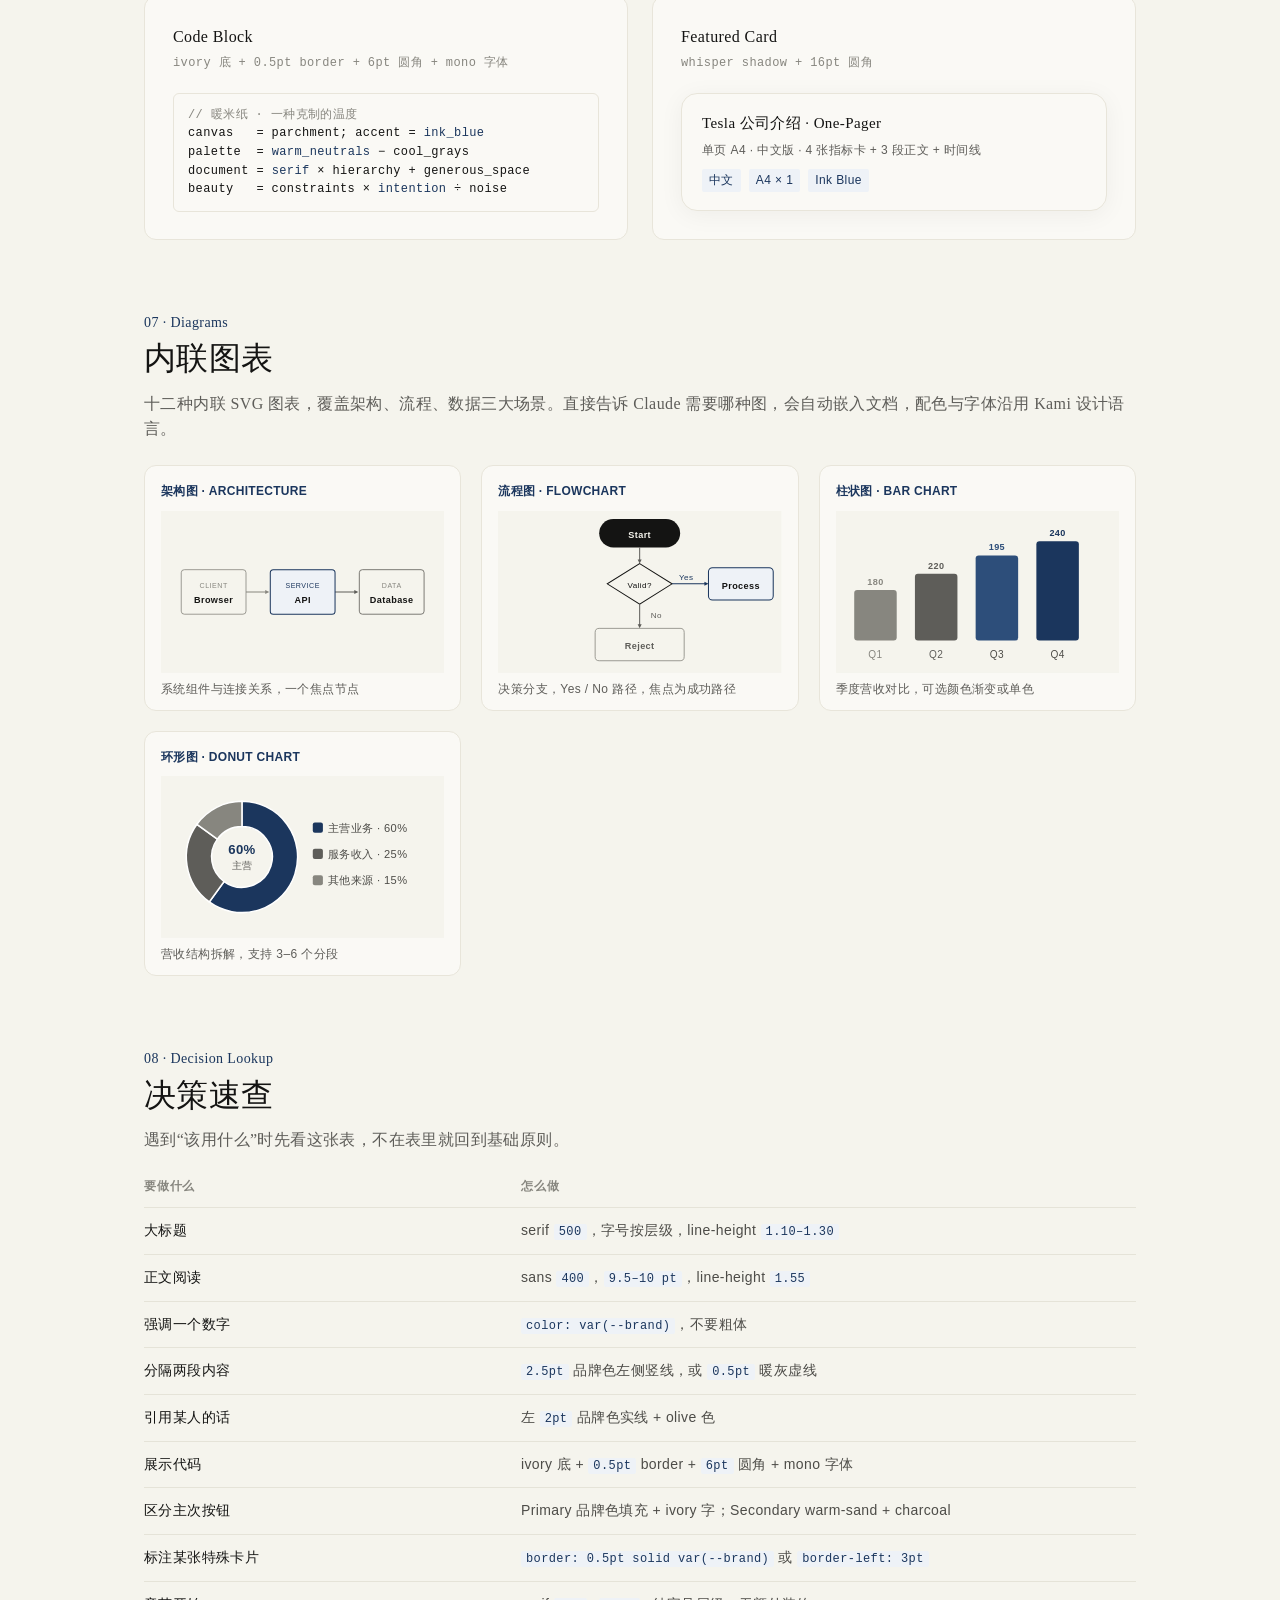
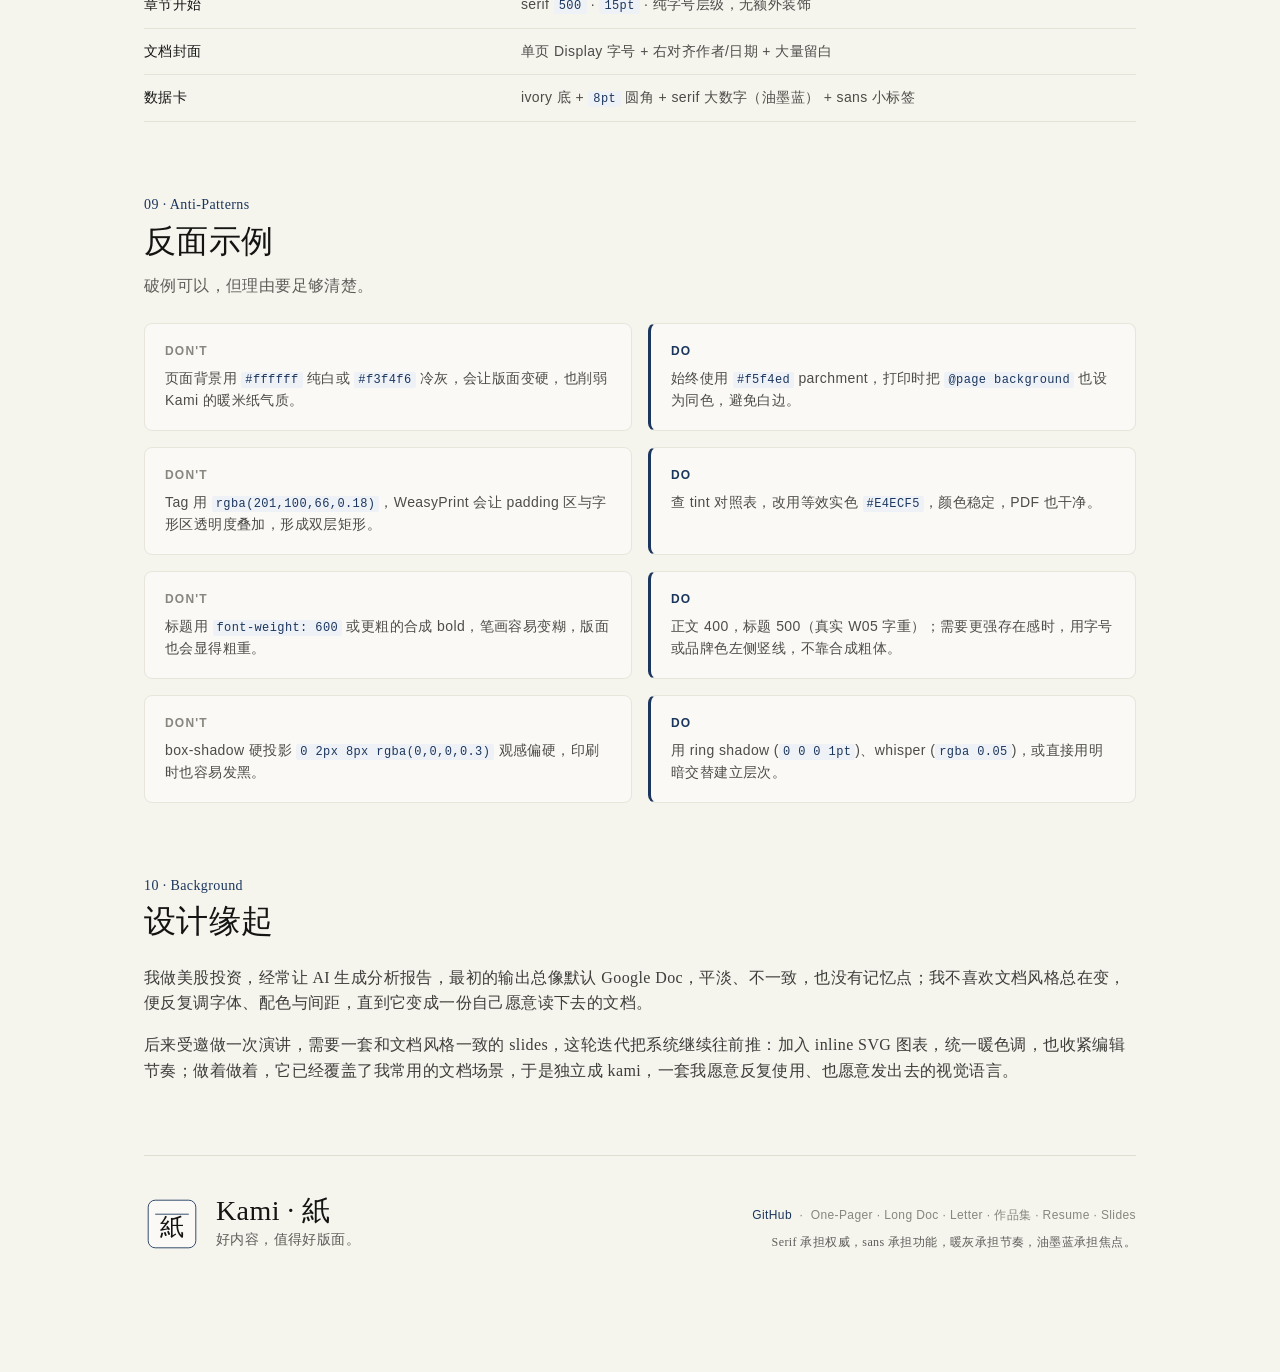
==== commit 474c4768: "Align CN/EN positioning copy and README wording" ====
--- a/index.html
+++ b/index.html
@@ -30,7 +30,7 @@
       </span>
     </div>
     <h1>Kami<span class="cn">紙</span></h1>
-    <p class="tagline">好内容，值得好版面。Kami 想做 AI 时代最舒爽的文档设计系统，把常见文档收进一套清晰好读、有记忆点的排版语言。</p>
+    <p class="tagline">好内容，值得好版面。Kami 是一套适合 AI 时代的排版设计系统，让文档更清晰好读，也更容易记住。</p>
     <div class="hero-tokens">
       <span><b>Canvas</b>#f5f4ed</span>
       <span><b>Accent</b>#1B365D</span>
